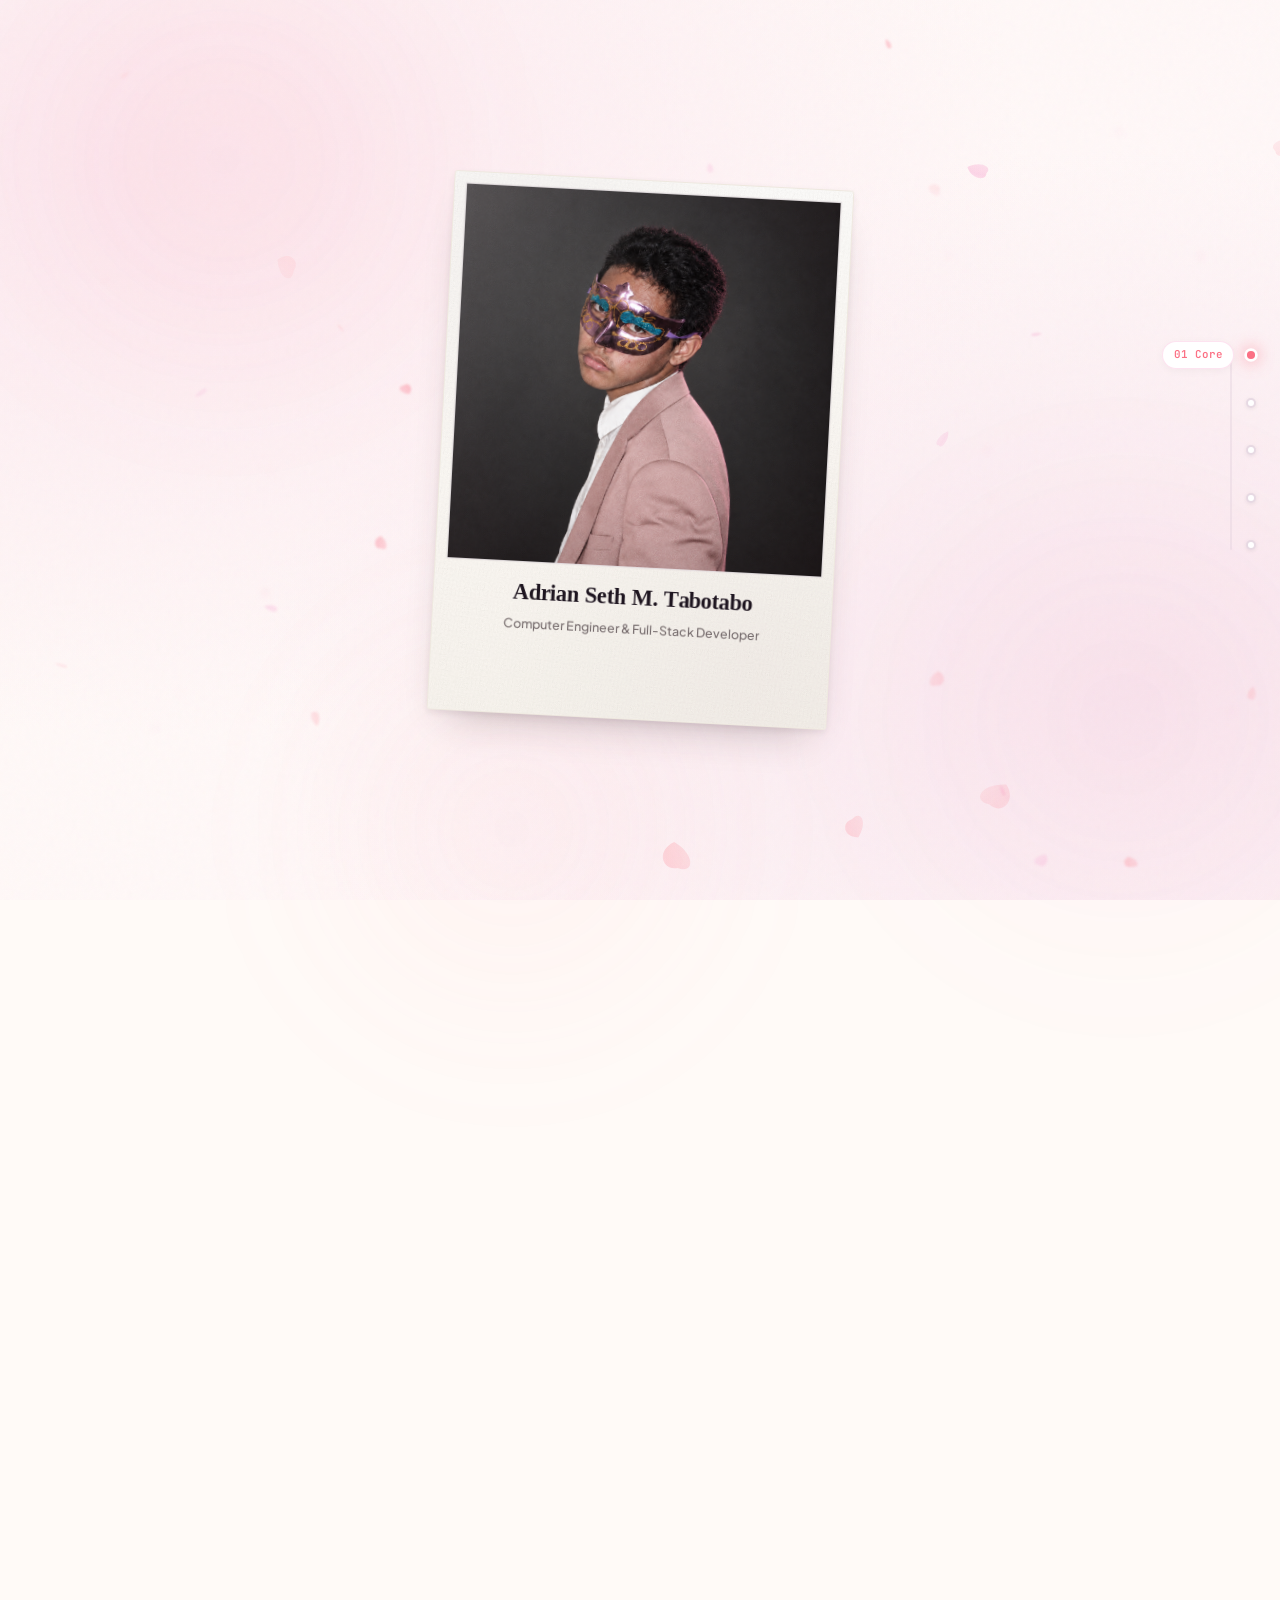
==== index.html @ 5c90094f "feat: remove the In Motion chapter and renumber what follows The cycling and hiking chapter is gone," ====
<!DOCTYPE html>
<html lang="en" class="scroll-locked">
<head>
  <meta charset="UTF-8">
  <meta name="viewport" content="width=device-width, initial-scale=1.0">
  <title>Adrian Seth Tabotabo — Computer Engineer & Full-Stack Developer</title>
  <meta name="description" content="Personal portfolio and digital sanctuary of Adrian Seth M. Tabotabo. Computer Engineering @ CIT-U, Full-Stack Developer, and builder of hardware-software solutions.">

  <!-- Immediate Scroll Reset & Manual Restoration to guarantee starting at top -->
  <script>
    if ('scrollRestoration' in history) {
      history.scrollRestoration = 'manual';
    }
    window.scrollTo(0, 0);
  </script>

  <!-- Favicon placeholder (SVG inline data URI) -->
  <link rel="icon" href="data:image/svg+xml,<svg xmlns='http://www.w3.org/2000/svg' viewBox='0 0 100 100'><text y='.9em' font-size='90'>🌸</text></svg>">

  <!-- Handcrafted CSS Modular Architecture -->
  <link rel="stylesheet" href="css/tokens.css">
  <link rel="stylesheet" href="css/base.css">
  <link rel="stylesheet" href="css/components.css">
  <link rel="stylesheet" href="css/scrollytelling.css">
  <link rel="stylesheet" href="css/responsive.css">
  <link rel="stylesheet" href="css/sakura-spiral.css">
  <link rel="stylesheet" href="css/project-themes.css">
  <link rel="stylesheet" href="css/tech-stack.css">
</head>
<body class="scroll-locked">

  <!-- ====================================================================
       BLOOMING PETAL IRIS PRELOADER (0% to 100%)
       ==================================================================== -->
  <div id="preloader" class="preloader" aria-label="Loading portfolio experience">
    <div class="iris-aperture" id="irisAperture">
      <div class="iris-petal iris-petal-1"></div>
      <div class="iris-petal iris-petal-2"></div>
      <div class="iris-petal iris-petal-3"></div>
      <div class="iris-petal iris-petal-4"></div>
      <div class="iris-glow-core"></div>
    </div>

    <div class="preloader-content" id="preloaderContent">
      <div class="preloader-brand">
        <span>AST</span>
      </div>
      <div class="preloader-counter" id="preloaderCounter">0%</div>
      <div class="preloader-bar-track">
        <div class="preloader-bar" id="preloaderBar"></div>
      </div>
    </div>
  </div>


  <!-- Directional Horizontal Motion Blur Filter for Kinetic Typography -->
  <svg style="position: absolute; width: 0; height: 0; pointer-events: none; overflow: hidden;" aria-hidden="true">
    <defs>
      <filter id="motionBlurFilter" x="-60%" y="-30%" width="220%" height="160%">
        <feGaussianBlur in="SourceGraphic" stdDeviation="3.2 0" />
      </filter>
    </defs>
  </svg>

  <!-- Ambient Glowing Background Orbs & Grain -->
  <div class="ambient-glow ambient-glow-1" aria-hidden="true"></div>
  <div class="ambient-glow ambient-glow-2" aria-hidden="true"></div>
  <div class="ambient-glow ambient-glow-3" aria-hidden="true"></div>
  <div id="sakuraLayers" class="sakura-layers" aria-hidden="true"></div>
  <div class="grain-overlay" aria-hidden="true"></div>

  <!-- Site Content Wrapper -->
  <div class="site-wrapper">

    <!-- ====================================================================
         CINEMATIC SCROLLYTELLING HUD (PROGRESSION RAIL)
         ==================================================================== -->
    <nav class="scrolly-hud" aria-label="Chapter Progression Rail">
      <div class="hud-rail">
        <div class="hud-progress-bar" id="hudProgressBar"></div>
      </div>
      <div class="hud-nodes">
        <a href="#core" class="hud-node active" data-chapter="core" title="Chapter 01 — The Core">
          <span class="hud-dot"></span>
          <span class="hud-tooltip">01 Core</span>
        </a>
        <a href="#studio" class="hud-node" data-chapter="studio" title="Chapter 02 — The Atelier">
          <span class="hud-dot"></span>
          <span class="hud-tooltip">02 Atelier</span>
        </a>
        <a href="#showcase" class="hud-node" data-chapter="showcase" title="Chapter 03 — The Creations">
          <span class="hud-dot"></span>
          <span class="hud-tooltip">03 Creations</span>
        </a>
        <a href="#curiosities" class="hud-node" data-chapter="curiosities" title="Chapter 04 — Senses & Soul">
          <span class="hud-dot"></span>
          <span class="hud-tooltip">04 Senses</span>
        </a>
        <a href="#contact" class="hud-node" data-chapter="contact" title="Chapter 05 — Connect & Outro">
          <span class="hud-dot"></span>
          <span class="hud-tooltip">05 Connect</span>
        </a>
      </div>
    </nav>

    <!-- ====================================================================
         CHAPTER 1: THE CORE (SCROLL-DRIVEN INTRODUCTION OF MYSELF)
         ==================================================================== -->
    <section id="core" class="scroll-track core-track" data-chapter="core" aria-label="Introduction & Core Identity">
      <div class="sticky-stage">
        <div class="stage-container core-stage-container">
          
          <div class="hero-grid core-scrolly-arena" id="coreArena">
            <!-- Left Column: Storytelling Greeting -->
            <div class="hero-content core-narrative-col" id="coreNarrativeCol">
              <h1 class="hero-headline" id="coreHeadline">
                Hi, I'm <span class="highlight-rose">Adrian</span>.<br>
                Bridging heavy systems with soft interfaces.
              </h1>

              <p class="hero-bio" id="coreBio">
                Junior Computer Engineer at <strong>Cebu Institute of Technology – University</strong>. 
                I design and build end-to-end applications, real-time IoT hardware protocols, and custom system architectures—always paired with gentle, tactile, and human-first interfaces.
              </p>

              <div class="hero-cta-group" id="coreCtaGroup">
                <a href="#showcase" class="btn btn-primary">
                  <span>Explore Creations</span>
                  <svg width="16" height="16" viewBox="0 0 24 24" fill="none" stroke="currentColor" stroke-width="2.5" stroke-linecap="round" stroke-linejoin="round">
                    <line x1="5" y1="12" x2="19" y2="12"></line>
                    <polyline points="12 5 19 12 12 19"></polyline>
                  </svg>
                </a>
                <a href="#contact" class="btn btn-secondary">
                  <span>Say Hello</span>
                </a>
              </div>
            </div>

            <!-- Right Column: Portrait and identity -->
            <div class="core-emblem-col" id="coreEmblemCol">
              <!-- The levitate float sits on its own wrapper. On the card it
                   would own `transform` outright, and a property driven by a
                   running animation cannot be transitioned — which made the
                   hover tilt snap instead of easing while the float ran. -->
              <div class="emblem-levitate" id="emblemLevitate">
              <div class="hero-centerpiece-card portrait-led-card glass-card levitating" id="coreEmblemCard" data-tilt="true">
                <div class="emblem-aura-ring" aria-hidden="true"></div>

                <!-- The flip gets its own element so it is a plain transform
                     transition, contesting neither the float on the wrapper
                     nor the hover tilt on the card. -->
                <div class="polaroid-flipper">

                <!-- Front of the print -->
                <div class="polaroid-face polaroid-face-front">
                  <div class="centerpiece-photo-wrap">
                    <div class="centerpiece-photo-frame" id="emblemPhotoFrame">
                      <img id="portraitImg" src="assets/profile.png" alt="Adrian Seth M. Tabotabo in pink blazer and masquerade mask" class="emblem-photo-img" style="width: 100%; height: 100%; object-fit: cover; display: block;">
                    </div>
                  </div>

                  <div class="centerpiece-text-group">
                    <h2 class="centerpiece-title" data-scramble="true">Adrian Seth M. Tabotabo</h2>
                    <p class="centerpiece-subtitle">Computer Engineer &amp; Full-Stack Developer</p>
                  </div>

                </div>

                <!-- Back of the print. Integral instant film has a plain matte
                     white verso carrying only a backprint line and a batch
                     code, with the thicker pod edge staying at the bottom
                     because the print flips about its vertical axis. -->
                <div class="polaroid-face polaroid-face-back" aria-hidden="true">
                  <p class="polaroid-hand polaroid-hand-caption">Adrian Seth</p>
                  <p class="polaroid-hand polaroid-hand-note">Cebu, PH · building things<br>that talk to hardware</p>

                  <div class="polaroid-backprint">
                    <span class="polaroid-backprint-mark">AST INSTANT FILM</span>
                    <span class="polaroid-backprint-type">COLOR · TYPE 600 · 8 EXP</span>
                    <span class="polaroid-batch">09 26 04 17 20</span>
                  </div>
                  <div class="polaroid-pod-edge" aria-hidden="true"></div>
                </div>

                </div><!-- /.polaroid-flipper -->
              </div>
              </div><!-- /.emblem-levitate -->
            </div>
          </div>

        </div>
      </div>
    </section>

    <!-- ====================================================================
         CHAPTER 2: THE ATELIER (THE CRAFT & MEDIUMS)
         ==================================================================== -->
    <section id="studio" class="scroll-track studio-track" data-chapter="studio" aria-label="The Craft & Mediums">
      <div class="sticky-stage">
        <div class="stage-container studio-stage-container">

          <header class="stack-heading">
            <div class="stack-heading-row">
              <div class="stack-title-group">
                <p class="stack-eyebrow">THE ATELIER · 03</p>
                <h2 class="stack-title">The Craft & Mediums</h2>
              </div>
              <div class="stack-heading-actions">
                <button class="btn-atelier-archive" id="openArchiveBtn" type="button" aria-haspopup="dialog" aria-controls="atelierArchiveModal">
                  <span class="archive-btn-icon" aria-hidden="true">🌸</span>
                  <span class="archive-btn-label">Full Archive</span>
                  <span class="archive-count-pill" id="archiveTotalPill">92</span>
                </button>
              </div>
            </div>
            <div class="stack-sub-row">
              <p class="stack-description">A lotus opening whorl by whorl across 6 craft disciplines—from low-level silicon out to intelligent agents.</p>
            </div>
          </header>
          <div id="techStack"></div>
          <noscript><p>Enable JavaScript to see the complete toolkit, or explore the projects below.</p></noscript>
          <div class="atelier-stage-rail" id="atelierStageRail" aria-hidden="true">
            <div class="atelier-stage-rail-fill" id="atelierStageRailFill"></div>
          </div>
        </div>

        <!-- Persistent Atelier Progress HUD (Always on top at bottom-left) -->
        <div class="atelier-progress-pill persistent-hud" id="atelierProgressPill" role="progressbar" aria-valuenow="0" aria-valuemin="0" aria-valuemax="100" aria-label="Atelier Chapter Completion">
          <span class="atelier-live-dot" aria-hidden="true"></span>
          <span class="atelier-progress-label" id="atelierProgressLabel">The Bud · Whorl 01</span>
          <div class="atelier-progress-meter" aria-hidden="true">
            <div class="atelier-progress-fill" id="atelierProgressFill"></div>
          </div>
          <span class="atelier-progress-val" id="atelierProgressVal">0%</span>
        </div>
      </div>
    </section>

    <!-- ====================================================================
         CHAPTER 3: THE SHOWCASE (FLAGSHIPS & LAB ARCHIVE)
         ==================================================================== -->
    <section id="showcase" class="scroll-track showcase-track" data-chapter="showcase" aria-label="Flagship Engineering Creations">
      <div class="sticky-stage">
        <div class="stage-container showcase-stage-container">
          
          <div class="section-header">
            <div class="creation-header-row">
              <div>
                <h2 class="section-title">Flagship Architectures & The Lab</h2>
              </div>
              <div class="creation-status-pill" id="creationStatusPill">
                <span class="live-dot" aria-hidden="true"></span>
                <span id="creationStatusText">Project 01 / 07: VeraLove</span>
              </div>
            </div>
          </div>

          <!-- The camera descends a helix around the sakura as projects come forward. -->
          <div class="project-deck-wrapper sakura-spiral" id="sakuraSpiral">
            <canvas class="sakura-tree" id="sakuraTree" aria-hidden="true"></canvas>
            <div class="project-deck" id="projectDeck"></div>
            <div class="spiral-caption" aria-hidden="true"><span>THE SAKURA COLLECTION</span><span>From canopy to roots</span></div>
          </div>
          <div class="spiral-controls">
            <p class="spiral-scroll-hint">Scroll to orbit & descend</p>
            <nav class="spiral-navigation" aria-label="Explore projects">
              <button type="button" class="spiral-arrow" id="spiralPrev" aria-label="Previous project">&#8593;</button>
              <div id="spiralStops" class="spiral-stops"></div>
              <button type="button" class="spiral-arrow" id="spiralNext" aria-label="Next project">&#8595;</button>
            </nav>
          </div>

        </div>
      </div>
    </section>

    <!-- ====================================================================
         CHAPTER 4: SENSES & SOUL (CURIOSITY CABINET)
         ==================================================================== -->
    <section id="curiosities" class="scroll-track curiosities-track" data-chapter="curiosities" aria-label="Personal Taste and Curiosity Cabinet">
      <div class="sticky-stage">
        <div class="stage-container curiosities-stage-container">
          
          <div class="section-header">
            <h2 class="section-title">The Curiosity Cabinet</h2>
            <p class="section-desc">
              Technology is sterile without taste. These are the comforts, colors, and human rituals that anchor my creative work.
            </p>
          </div>

          <div class="cabinet-grid">
            <!-- Card 1: Why Soft Pink? -->
            <div class="cabinet-card glass-card" data-cabinet-idx="0">
              <div class="card-spotlight"></div>
              <h3 class="cabinet-card-title">
                <span>🌸</span>
                <span>Why Soft Pink?</span>
              </h3>
              <p style="font-size: var(--text-xs); color: var(--text-muted); line-height: 1.6;">
                Developer portfolios are often flooded with harsh matrix greens, stark dark modes, or stiff corporate templates. Soft pink represents calm intention, empathy for the person using the screen, and the audacity to be gentle while building hardcore systems.
              </p>

              <div class="pink-swatch-box" id="pinkSwatchBox">
                <span class="swatch-hex" id="swatchHexText">HSL: 350°, 85%, 68%</span>
                <div style="display: flex; align-items: center; justify-content: space-between; font-size: 0.65rem; color: #9D174D; font-weight: 600;">
                  <span>Tweak Pink Hue Live:</span>
                  <input type="range" id="pinkHueSlider" min="300" max="360" value="350" style="cursor: pointer; accent-color: #FB7185; width: 110px;">
                </div>
              </div>
            </div>

            <!-- Card 2: Comfort Food Fuel -->
            <div class="cabinet-card glass-card" data-cabinet-idx="1">
              <div class="card-spotlight"></div>
              <h3 class="cabinet-card-title">
                <span>🍲</span>
                <span>Comfort Fuel</span>
              </h3>
              <p style="font-size: var(--text-xs); color: var(--text-muted); line-height: 1.6;">
                The staples that keep the brain sharp during long debugging marathons:
              </p>

              <div class="food-pills-container">
                <span class="food-pill">🍲 Sinigang na Baboy</span>
                <span class="food-pill">🥩 Crispy Porkchop</span>
                <span class="food-pill">🥘 Adobo sa Asin</span>
                <span class="food-pill">🍖 Cebu Lechon Baboy</span>
                <span class="food-pill">🐟 Isda Tamarong</span>
                <span class="food-pill">🍜 Steaming Ramen</span>
              </div>

              <p style="font-family: var(--font-mono); font-size: 0.7rem; color: var(--rose-primary); margin-top: auto;">
                * Sinigang broth acidity level calibrated for maximum coding focus.
              </p>
            </div>

            <!-- Card 3: The Listener -->
            <div class="cabinet-card glass-card" data-cabinet-idx="2">
              <div class="card-spotlight"></div>
              <h3 class="cabinet-card-title">
                <span>🎧</span>
                <span>The Listener</span>
              </h3>
              <p style="font-size: var(--text-xs); color: var(--text-muted); line-height: 1.6;">
                "I listen almost all the time. To music that sets my mental cadence, to the quiet hum of the laptop fan during a compile, to feedback from teammates, and most importantly, to what people actually need before writing a line of code."
              </p>

              <div style="background: rgba(250, 245, 247, 0.8); border: 1px solid var(--border-subtle); border-radius: var(--radius-md); padding: var(--space-4); margin-top: auto;">
                <span style="font-family: var(--font-mono); font-size: 0.65rem; color: var(--rose-primary); font-weight: 700; text-transform: uppercase;">On-Repeat Genres</span>
                <p style="font-size: 0.72rem; color: var(--text-body); margin-top: 4px; line-height: 1.5;">
                  2000s Emo & Pop-Punk, Keshi, J-Pop/YOASOBI, Bisaya Rap (Cookie$), City Pop, and Golden-Era K-Pop.
                </p>
              </div>
            </div>
          </div>

        </div>
      </div>
    </section>

    <!-- ====================================================================
         CHAPTER 5: OUTRO & CONNECTION
         ==================================================================== -->
    <section id="contact" class="scroll-track contact-track" data-chapter="contact" aria-label="Contact and Outro">
      <div class="sticky-stage">
        <div class="stage-container outro-stage-container">
          
          <div class="outro-card glass-card">
            <div class="card-spotlight"></div>
            <span class="tag-pill">Let's Connect</span>

            <h2 class="outro-title">
              Let's build something <span style="color: var(--rose-primary);">remarkable</span> together.
            </h2>

            <p class="outro-desc">
              Whether you have a wild full-stack idea, an IoT hardware challenge, or want to talk cycling routes in Cebu and early 2000s emo music—my inbox is always open.
            </p>

            <div class="email-copy-wrapper">
              <span class="email-text">adrian.tabotabo225@gmail.com</span>
              <button type="button" id="copyEmailBtn" class="btn btn-primary" style="padding: 0.5rem 1.1rem; font-size: var(--text-xs);">
                <span>Copy Email</span>
                <svg width="14" height="14" viewBox="0 0 24 24" fill="none" stroke="currentColor" stroke-width="2" stroke-linecap="round" stroke-linejoin="round">
                  <rect x="9" y="9" width="13" height="13" rx="2" ry="2"></rect>
                  <path d="M5 15H4a2 2 0 0 1-2-2V4a2 2 0 0 1 2-2h9a2 2 0 0 1 2 2v1"></path>
                </svg>
              </button>
            </div>

            <div class="social-links-row">
              <a href="https://github.com/dreeyanzz" target="_blank" rel="noopener noreferrer" class="social-link">
                <svg width="16" height="16" viewBox="0 0 24 24" fill="currentColor">
                  <path d="M12 0C5.37 0 0 5.37 0 12c0 5.31 3.435 9.795 8.205 11.385.6.105.825-.255.825-.57 0-.285-.015-1.23-.015-2.235-3.015.555-3.795-.735-4.035-1.41-.135-.345-.72-1.41-1.23-1.695-.42-.225-1.02-.78-.015-.795.945-.015 1.62.87 1.845 1.23 1.08 1.815 2.805 1.305 3.495.99.105-.78.42-1.305.765-1.605-2.67-.3-5.46-1.335-5.46-5.925 0-1.305.465-2.385 1.23-3.225-.12-.3-.54-1.53.12-3.18 0 0 1.005-.315 3.3 1.23.96-.27 1.98-.405 3-.405s2.04.135 3 .405c2.295-1.56 3.3-1.23 3.3-1.23.66 1.65.24 2.88.12 3.18.765.84 1.23 1.905 1.23 3.225 0 4.605-2.805 5.625-5.475 5.925.435.375.81 1.095.81 2.22 0 1.605-.015 2.895-.015 3.3 0 .315.225.69.825.57A12.02 12.02 0 0 0 24 12c0-6.63-5.37-12-12-12z"/>
                </svg>
                <span>github.com/dreeyanzz</span>
              </a>

              <span style="color: var(--border-subtle);">•</span>

              <a href="https://linkedin.com/in/adrian-seth-tabotabo" target="_blank" rel="noopener noreferrer" class="social-link">
                <svg width="16" height="16" viewBox="0 0 24 24" fill="currentColor">
                  <path d="M19 0h-14c-2.761 0-5 2.239-5 5v14c0 2.761 2.239 5 5 5h14c2.762 0 5-2.239 5-5v-14c0-2.761-2.238-5-5-5zm-11 19h-3v-11h3v11zm-1.5-12.268c-.966 0-1.75-.79-1.75-1.764s.784-1.764 1.75-1.764 1.75.79 1.75 1.764-.783 1.764-1.75 1.764zm13.5 12.268h-3v-5.604c0-3.368-4-3.113-4 0v5.604h-3v-11h3v1.765c1.396-2.586 7-2.777 7 2.476v6.759z"/>
                </svg>
                <span>LinkedIn</span>
              </a>
            </div>
          </div>

          <!-- Site Footer Note -->
          <footer class="site-footer">
            <span>© 2026 Adrian Seth M. Tabotabo — Built with Vanilla HTML5, CSS3 & JavaScript.</span>
            <span>Crafted with soft pink & persistent engineering.</span>
          </footer>

        </div>
      </div>
    </section>

  </div><!-- /.site-wrapper -->

  <!-- ====================================================================
       PROJECT DEEP-DIVE MODAL DRAWER
       ==================================================================== -->
  <div class="modal-backdrop" id="projectModal" role="dialog" aria-modal="true" aria-labelledby="modalProjectTitle">
    <div class="modal-drawer">
      <div class="modal-header">
        <div>
          <h3 id="modalProjectTitle" style="font-size: var(--text-2xl); font-weight: 700; color: var(--text-headline);">Project Title</h3>
          <p id="modalProjectTagline" class="modal-tagline">Tagline goes here</p>
        </div>
        <button type="button" id="modalCloseBtn" class="modal-close-btn" aria-label="Close dialog">
          <svg width="18" height="18" viewBox="0 0 24 24" fill="none" stroke="currentColor" stroke-width="2.5" stroke-linecap="round" stroke-linejoin="round">
            <line x1="18" y1="6" x2="6" y2="18"></line>
            <line x1="6" y1="6" x2="18" y2="18"></line>
          </svg>
        </button>
      </div>

      <div class="modal-body">
        <div>
          <h4 class="modal-section-title"><span>📖</span> Overview</h4>
          <p id="modalProjectDesc" style="font-size: var(--text-sm); color: var(--text-body); line-height: 1.65;"></p>
        </div>

        <div>
          <h4 class="modal-section-title"><span>🏗️</span> System Architecture</h4>
          <div id="modalProjectArchitecture" class="modal-architecture-box"></div>
        </div>

        <div>
          <h4 class="modal-section-title"><span>⭐</span> Key Highlights & Feats</h4>
          <ul id="modalProjectHighlights" style="padding-left: 1.25rem; font-size: var(--text-sm); color: var(--text-body); line-height: 1.6;"></ul>
        </div>

        <div>
          <h4 class="modal-section-title"><span>🛠️</span> Technologies</h4>
          <div id="modalProjectStack" style="display: flex; flex-wrap: wrap; gap: 0.35rem;"></div>
        </div>
      </div>

      <div class="modal-footer">
        <a id="modalGithubLink" href="#" target="_blank" rel="noopener noreferrer" class="btn btn-primary" style="font-size: var(--text-xs);">
          <span>View on GitHub</span>
          <svg width="14" height="14" viewBox="0 0 24 24" fill="none" stroke="currentColor" stroke-width="2" stroke-linecap="round" stroke-linejoin="round">
            <path d="M18 13v6a2 2 0 0 1-2 2H5a2 2 0 0 1-2-2V8a2 2 0 0 1 2-2h6"></path>
            <polyline points="15 3 21 3 21 9"></polyline>
            <line x1="10" y1="14" x2="21" y2="3"></line>
          </svg>
        </a>
      </div>
    </div>
  </div>

  <!-- ====================================================================
       SERENE BOTANICAL ARCHIVE MODAL (THE ATELIER)
       ==================================================================== -->
  <div id="atelierArchiveModal" class="botanical-modal-backdrop" role="dialog" aria-modal="true" aria-labelledby="atelierModalTitle" aria-hidden="true">
    <div class="botanical-modal">
      <div class="botanical-modal-header">
        <div>
          <p class="botanical-modal-eyebrow">THE ATELIER ARCHIVE</p>
          <h3 id="atelierModalTitle" class="botanical-modal-title">Instruments of Craft</h3>
          <p class="botanical-modal-subtitle">A living index across low-level systems, interfaces, and machine mediums.</p>
        </div>
        <button type="button" id="closeArchiveBtn" class="botanical-modal-close" aria-label="Close archive dialog">
          <svg width="20" height="20" viewBox="0 0 24 24" fill="none" stroke="currentColor" stroke-width="2.2" stroke-linecap="round" stroke-linejoin="round">
            <line x1="18" y1="6" x2="6" y2="18"></line>
            <line x1="6" y1="6" x2="18" y2="18"></line>
          </svg>
        </button>
      </div>

      <div class="botanical-modal-controls">
        <div class="botanical-search-wrapper">
          <svg class="botanical-search-icon" width="18" height="18" viewBox="0 0 24 24" fill="none" stroke="currentColor" stroke-width="2" stroke-linecap="round" stroke-linejoin="round" aria-hidden="true">
            <circle cx="11" cy="11" r="8"></circle>
            <line x1="21" y1="21" x2="16.65" y2="16.65"></line>
          </svg>
          <input type="text" id="archiveSearchInput" class="botanical-search-input" placeholder="Search across 92 instruments..." autocomplete="off" spellcheck="false" aria-label="Search instruments">
          <button type="button" id="archiveSearchClear" class="botanical-search-clear" aria-label="Clear search query" style="display: none;">
            <svg width="14" height="14" viewBox="0 0 24 24" fill="none" stroke="currentColor" stroke-width="2.5" stroke-linecap="round" stroke-linejoin="round">
              <line x1="18" y1="6" x2="6" y2="18"></line>
              <line x1="6" y1="6" x2="18" y2="18"></line>
            </svg>
          </button>
        </div>

        <div class="botanical-filter-bar" role="tablist" aria-label="Filter instruments by discipline" id="archiveFilterChips">
          <!-- Filter chips generated dynamically -->
        </div>
      </div>

      <div class="botanical-modal-body" id="archiveModalBody">
        <div class="botanical-archive-grid" id="archiveGrid" role="list">
          <!-- Instruments generated dynamically -->
        </div>
        <div class="botanical-archive-empty" id="archiveEmptyState" style="display: none;">
          <span class="botanical-empty-flower">🌸</span>
          <p class="botanical-empty-text">No instruments match your search.</p>
          <button type="button" class="btn btn-secondary botanical-empty-reset" id="archiveResetBtn">Reset filters</button>
        </div>
      </div>

      <div class="botanical-modal-footer">
        <span class="botanical-footer-count" id="archiveFilterCount" aria-live="polite">Showing 92 of 92 instruments</span>
        <span class="botanical-footer-hint"><kbd>ESC</kbd> to dismiss</span>
      </div>
    </div>
  </div>

  <!-- ====================================================================
       TOAST NOTIFICATION FOR 1-CLICK COPY FEEDBACK
       ==================================================================== -->
  <div id="toastNotification" class="toast-notification" role="status" aria-live="polite">
    <span class="toast-icon">🌸</span>
    <span id="toastText">Copied to clipboard!</span>
  </div>

  <!-- JavaScript Scripts (Vanilla ES6 Modular Architecture) -->
  <script src="js/data.js"></script>
  <script src="js/tech-brands.js"></script>
  <script src="js/tech-stack.js"></script>
  <!-- Builds the showcase cards before the scroll engine queries for them. -->
  <script src="js/project-deck.js"></script>
  <script src="js/sakura-spiral.js"></script>
  <script src="js/kinetic-typography.js"></script>
  <script src="js/card-tilt.js"></script>
  <script src="js/polaroid-flip.js"></script>
  <script src="js/sakura.js"></script>
  <script src="js/scrollytelling.js"></script>
  <script src="js/interactions.js"></script>
  <script src="js/preloader.js"></script>
  <script src="js/main.js"></script>

</body>
</html>
---- css/tokens.css ----
/* ==========================================================================
   DESIGN TOKENS — ADRIAN SETH TABOTABO
   Aesthetic: Satin Minimalist & Petal Rose
   Palette: Soft pinks, frosted white surfaces, deep velvet slate typography
   ========================================================================== */

:root {
  /* ------------------------------------------------------------------------
     1. COLOR SYSTEM
     ------------------------------------------------------------------------ */
  /* Background Canvas */
  --bg-main: #FFFAF7;
  --bg-gradient: radial-gradient(ellipse at 12% 18%, #FCE8EF 0%, transparent 55%), radial-gradient(ellipse at 90% 75%, #F9E7EE 0%, transparent 55%), linear-gradient(135deg, #FFFAF7, #FFF6F8);
  --bg-ambient-1: rgba(251, 113, 133, 0.12); /* Soft rose glow */
  --bg-ambient-2: rgba(244, 114, 182, 0.08); /* Gentle orchid glow */
  --bg-ambient-3: rgba(253, 164, 175, 0.15); /* Warm peach blush */

  /* Frosted Glass & Satin Surfaces */
  --surface-glass: rgba(255, 255, 255, 0.72);
  --surface-glass-hover: rgba(255, 255, 255, 0.88);
  --surface-glass-solid: rgba(255, 255, 255, 0.95);
  --surface-elevated: rgba(255, 255, 255, 0.82);
  --surface-subtle: rgba(253, 242, 248, 0.6);
  --surface-dark-accent: #1E1520;

  /* Rose & Pink Accents */
  --rose-primary: #FB7185;       /* Warm petal rose */
  --rose-primary-hover: #F43F5E; /* Vibrant rose */
  --rose-secondary: #F472B6;     /* Blush pink */
  /* The rose deepened until it carries text. #FB7185 sits at 2.6:1 on the
     canvas and #F43F5E at 3.9:1 — neither clears AA — so anything rose that
     has to be *read* rather than merely seen uses this instead. */
  --rose-ink: #E11D48;           /* 4.8:1 on --bg-main */
  --rose-soft: #FCE7F3;          /* Delicate highlight pill */
  --rose-tag-bg: rgba(251, 113, 133, 0.1);
  --rose-tag-border: rgba(251, 113, 133, 0.25);
  --rose-glow: 0 8px 32px -4px rgba(251, 113, 133, 0.25);
  --rose-focus-ring: rgba(251, 113, 133, 0.4);

  /* Typography & High-Contrast Slates (Never harsh black) */
  --text-headline: #1E1520;      /* Deep velvet slate/black cherry */
  --text-body: #4A3E4E;          /* Rich readable charcoal plum */
  --text-muted: #7A697E;         /* Warm dusty slate for captions/dates */
  --text-subtle: #A393A7;        /* Gentle hint text */
  --text-on-accent: #FFFFFF;

  /* Borders & Glass Dividers */
  --border-glass: rgba(244, 114, 182, 0.2);
  --border-glass-light: rgba(255, 255, 255, 0.8);
  --border-glass-hover: rgba(251, 113, 133, 0.45);
  --border-subtle: rgba(226, 208, 220, 0.45);

  /* Shadows (Satin & Soft) */
  --shadow-sm: 0 2px 8px rgba(30, 21, 32, 0.04);
  --shadow-md: 0 8px 24px -6px rgba(30, 21, 32, 0.06), 0 2px 8px rgba(251, 113, 133, 0.05);
  --shadow-lg: 0 16px 40px -10px rgba(30, 21, 32, 0.08), 0 4px 16px rgba(251, 113, 133, 0.08);
  --shadow-card-hover: 0 20px 48px -12px rgba(251, 113, 133, 0.16), 0 4px 16px rgba(30, 21, 32, 0.05);
  --shadow-modal: 0 24px 64px -12px rgba(30, 21, 32, 0.2), 0 8px 24px rgba(251, 113, 133, 0.12);

  /* ------------------------------------------------------------------------
     2. TYPOGRAPHY SCALES
     ------------------------------------------------------------------------ */
  --font-display: 'Space Grotesk', -apple-system, BlinkMacSystemFont, "Segoe UI", Roboto, sans-serif;
  --font-body: 'Plus Jakarta Sans', -apple-system, BlinkMacSystemFont, "Segoe UI", Roboto, sans-serif;
  --font-mono: 'JetBrains Mono', ui-monospace, SFMono-Regular, Menlo, Monaco, Consolas, monospace;

  /* Font Sizes */
  --text-xs: 0.75rem;    /* 12px */
  --text-sm: 0.875rem;   /* 14px */
  --text-base: 1rem;     /* 16px */
  --text-lg: 1.125rem;   /* 18px */
  --text-xl: 1.25rem;    /* 20px */
  --text-2xl: 1.5rem;    /* 24px */
  --text-3xl: 1.875rem;  /* 30px */
  --text-4xl: 2.25rem;   /* 36px */
  --text-5xl: 3rem;      /* 48px */
  --text-6xl: 3.75rem;   /* 60px */
  --text-hero: clamp(2.75rem, 6vw, 4.75rem);

  /* Line Heights */
  --leading-tight: 1.15;
  --leading-snug: 1.35;
  --leading-relaxed: 1.65;

  /* ------------------------------------------------------------------------
     3. SPACING & LAYOUT
     ------------------------------------------------------------------------ */
  --space-1: 0.25rem;  /* 4px */
  --space-2: 0.5rem;   /* 8px */
  --space-3: 0.75rem;  /* 12px */
  --space-4: 1rem;     /* 16px */
  --space-5: 1.25rem;  /* 20px */
  --space-6: 1.5rem;   /* 24px */
  --space-8: 2rem;     /* 32px */
  --space-10: 2.5rem;  /* 40px */
  --space-12: 3rem;    /* 48px */
  --space-16: 4rem;    /* 64px */
  --space-20: 5rem;    /* 80px */
  --space-24: 6rem;    /* 96px */
  --space-32: 8rem;    /* 128px */

  --container-max: 1200px;
  --container-reading: 720px;
  --container-pad: clamp(1rem, 4vw, 2.5rem);

  /* Radius */
  --radius-sm: 8px;
  --radius-md: 14px;
  --radius-lg: 20px;
  --radius-xl: 28px;
  --radius-full: 9999px;

  /* ------------------------------------------------------------------------
     4. MOTION & SPRINGS
     ------------------------------------------------------------------------ */
  --transition-fast: 160ms cubic-bezier(0.16, 1, 0.3, 1);
  --transition-smooth: 280ms cubic-bezier(0.16, 1, 0.3, 1);
  --transition-spring: 420ms cubic-bezier(0.34, 1.56, 0.64, 1);
  --transition-slow: 600ms cubic-bezier(0.16, 1, 0.3, 1);
}
---- css/base.css ----
/* ==========================================================================
   BASE & RESET STYLES
   ========================================================================== */

/* Google Fonts Imports */
@import url("https://fonts.googleapis.com/css2?family=JetBrains+Mono:wght@400;500;600&family=Plus+Jakarta+Sans:ital,wght@0,400;0,500;0,600;0,700;1,400&family=Space+Grotesk:wght@500;600;700&display=swap");

*,
*::before,
*::after {
  box-sizing: border-box;
  margin: 0;
  padding: 0;
}

html {
  font-size: 16px;
  scroll-behavior: smooth;
  -webkit-text-size-adjust: 100%;
  text-rendering: optimizeLegibility;
  -webkit-font-smoothing: antialiased;
  -moz-osx-font-smoothing: grayscale;
  overflow-x: clip;
}

/* Hard scroll lock while preloader sequence is running */
html.scroll-locked,
body.scroll-locked {
  overflow: hidden !important;
  height: 100% !important;
  overscroll-behavior: none !important;
  scroll-behavior: auto !important;
}

body {
  min-height: 100vh;
  background-color: var(--bg-main);
  background-image: var(--bg-gradient);
  background-attachment: fixed;
  color: var(--text-body);
  font-family: var(--font-body);
  font-size: var(--text-base);
  line-height: var(--leading-relaxed);
  overflow-x: clip;
  position: relative;
  selection-background-color: var(--rose-soft);
  selection-color: var(--rose-primary-hover);
}

::selection {
  background: var(--rose-soft);
  color: var(--rose-primary-hover);
}

/* Ambient Radial Glows in Background */
.ambient-glow {
  position: fixed;
  border-radius: 50%;
  filter: blur(80px);
  pointer-events: none;
  z-index: 0;
  opacity: 0.65;
  will-change: transform;
}

.ambient-glow-1 {
  top: -10vw;
  left: -5vw;
  width: 45vw;
  height: 45vw;
  background: radial-gradient(
    circle,
    var(--bg-ambient-1) 0%,
    rgba(251, 113, 133, 0) 70%
  );
}

.ambient-glow-2 {
  top: 40vh;
  right: -10vw;
  width: 50vw;
  height: 50vw;
  background: radial-gradient(
    circle,
    var(--bg-ambient-2) 0%,
    rgba(244, 114, 182, 0) 70%
  );
}

.ambient-glow-3 {
  bottom: -15vh;
  left: 20vw;
  width: 40vw;
  height: 40vw;
  background: radial-gradient(
    circle,
    var(--bg-ambient-3) 0%,
    rgba(253, 164, 175, 0) 70%
  );
}


/* Ambient Falling Sakura Layers (sit above the glows, below the grain) */
.sakura-layers {
  position: fixed;
  inset: 0;
  pointer-events: none;
  overflow: hidden;
  z-index: 1;
}

/* One canvas per depth plane. Each is overdrawn past the viewport and
   offset by JS so its blur feathers off-screen instead of clipping. */
.sakura-layer {
  position: absolute;
  pointer-events: none;
}


/* Subtle Grain Texture Overlay */
.grain-overlay {
  position: fixed;
  inset: 0;
  pointer-events: none;
  z-index: 1;
  opacity: 0.025;
  background-image: url("data:image/svg+xml,%3Csvg viewBox='0 0 200 200' xmlns='http://www.w3.org/2000/svg'%3E%3Cfilter id='noiseFilter'%3E%3CfeTurbulence type='fractalNoise' baseFrequency='0.8' numOctaves='3' stitchTiles='stitch'/%3E%3C/filter%3E%3Crect width='100%25' height='100%25' filter='url(%23noiseFilter)'/%3E%3C/svg%3E");
}

/* Content wrapper ensuring z-index above ambient glows */
.site-wrapper {
  position: relative;
  z-index: 2;
  display: flex;
  flex-direction: column;
  min-height: 100vh;
}

/* Typography Base */
h1,
h2,
h3,
h4,
h5,
h6 {
  font-family: var(--font-display);
  color: var(--text-headline);
  line-height: var(--leading-tight);
  letter-spacing: -0.025em;
}

p {
  color: var(--text-body);
}

a {
  color: inherit;
  text-decoration: none;
  transition: color var(--transition-fast);
}

button {
  font-family: inherit;
  cursor: pointer;
  border: none;
  background: none;
  outline: none;
}

code,
pre {
  font-family: var(--font-mono);
}

/* Custom Soft Pink Scrollbar */
::-webkit-scrollbar {
  width: 8px;
  height: 8px;
}

::-webkit-scrollbar-track {
  background: var(--bg-main);
}

::-webkit-scrollbar-thumb {
  background: rgba(251, 113, 133, 0.3);
  border-radius: var(--radius-full);
  border: 2px solid var(--bg-main);
}

::-webkit-scrollbar-thumb:hover {
  background: rgba(251, 113, 133, 0.6);
}

/* Accessibility: Reduced Motion */
@media (prefers-reduced-motion: reduce) {
  *,
  *::before,
  *::after {
    animation-duration: 0.01ms !important;
    animation-iteration-count: 1 !important;
    transition-duration: 0.01ms !important;
    scroll-behavior: auto !important;
  }
}
---- css/components.css ----
/* ==========================================================================
   COMPONENTS — Frosted Cards, Buttons, Nav Dock, Mini-Player & Modal
   ========================================================================== */

/* --------------------------------------------------------------------------
   1. GLASS SURFACES & CARDS
   -------------------------------------------------------------------------- */
.glass-card {
  background: var(--surface-glass);
  backdrop-filter: blur(16px);
  -webkit-backdrop-filter: blur(16px);
  border: 1px solid var(--border-glass);
  border-radius: var(--radius-xl);
  box-shadow: var(--shadow-md);
  transition: box-shadow var(--transition-spring), 
              border-color var(--transition-smooth), 
              background var(--transition-smooth);
  position: relative;
  overflow: hidden;
  transform-style: preserve-3d;
  transform: perspective(1000px) rotateX(var(--tilt-rx, 0deg)) rotateY(var(--tilt-ry, 0deg)) translateZ(var(--tilt-tz, 0px));
}

.glass-card::before {
  content: '';
  position: absolute;
  inset: 0;
  background: linear-gradient(
    var(--glint-angle, 135deg),
    rgba(255, 255, 255, 0.45) 0%,
    rgba(251, 113, 133, 0.18) 35%,
    transparent 70%
  );
  opacity: var(--glint-opacity, 0);
  pointer-events: none;
  transition: opacity 0.3s ease;
  border-radius: inherit;
  z-index: 1;
}

.glass-card:hover {
  border-color: var(--border-glass-hover);
  background: var(--surface-glass-hover);
  box-shadow: var(--shadow-card-hover);
}

.glass-card-interactive {
  cursor: pointer;
}

.glass-card-interactive:hover {
  transform: translateY(-4px);
}

.glass-card-solid {
  background: var(--surface-glass-solid);
  backdrop-filter: blur(20px);
  -webkit-backdrop-filter: blur(20px);
  border: 1px solid var(--border-glass-light);
  box-shadow: var(--shadow-lg);
  border-radius: var(--radius-xl);
}


/* --------------------------------------------------------------------------
   2. BUTTONS & PILLS
   -------------------------------------------------------------------------- */
.btn {
  display: inline-flex;
  align-items: center;
  justify-content: center;
  gap: var(--space-2);
  padding: 0.75rem 1.35rem;
  font-family: var(--font-body);
  font-size: var(--text-sm);
  font-weight: 600;
  border-radius: var(--radius-full);
  transition: all var(--transition-spring);
  white-space: nowrap;
  user-select: none;
  text-decoration: none;
}

.btn:active {
  transform: scale(0.96);
}

.btn-primary {
  background: linear-gradient(135deg, var(--rose-primary) 0%, #F43F5E 100%);
  color: #FFFFFF;
  box-shadow: 0 4px 18px rgba(251, 113, 133, 0.35);
  border: 1px solid rgba(255, 255, 255, 0.25);
}

.btn-primary:hover {
  background: linear-gradient(135deg, #F43F5E 0%, #E11D48 100%);
  box-shadow: 0 8px 24px rgba(251, 113, 133, 0.5);
  transform: translateY(-2px);
  color: #FFFFFF;
}

.btn-secondary {
  background: var(--surface-glass);
  backdrop-filter: blur(12px);
  color: var(--text-headline);
  border: 1px solid var(--border-glass);
}

.btn-secondary:hover {
  background: var(--surface-glass-solid);
  border-color: var(--rose-primary);
  color: var(--rose-primary-hover);
  transform: translateY(-2px);
  box-shadow: var(--shadow-sm);
}

.btn-ghost {
  background: transparent;
  color: var(--text-muted);
}

.btn-ghost:hover {
  color: var(--rose-primary-hover);
  background: rgba(251, 113, 133, 0.08);
}

.btn-icon {
  width: 42px;
  height: 42px;
  padding: 0;
  border-radius: 50%;
}

/* Badges & Tags */
.tag-pill {
  display: inline-flex;
  align-items: center;
  gap: 0.35rem;
  padding: 0.25rem 0.65rem;
  border-radius: var(--radius-full);
  font-family: var(--font-mono);
  font-size: var(--text-xs);
  font-weight: 500;
  letter-spacing: 0.02em;
  background: var(--rose-tag-bg);
  border: 1px solid var(--rose-tag-border);
  color: #9D174D;
  transition: all var(--transition-fast);
}

.tag-pill:hover {
  background: rgba(251, 113, 133, 0.18);
  border-color: var(--rose-primary);
}

.status-pill {
  display: inline-flex;
  align-items: center;
  gap: 0.5rem;
  padding: 0.4rem 0.9rem;
  border-radius: var(--radius-full);
  font-family: var(--font-mono);
  font-size: var(--text-xs);
  font-weight: 500;
  background: rgba(255, 255, 255, 0.8);
  border: 1px solid var(--border-glass);
  color: var(--text-body);
  backdrop-filter: blur(8px);
  box-shadow: var(--shadow-sm);
}

.live-dot {
  width: 8px;
  height: 8px;
  border-radius: 50%;
  background-color: #10B981; /* Gentle live emerald */
  position: relative;
}

.live-dot::after {
  content: '';
  position: absolute;
  inset: -3px;
  border-radius: 50%;
  background-color: rgba(16, 185, 129, 0.35);
  animation: pulseDot 2s cubic-bezier(0.4, 0, 0.6, 1) infinite;
}

@keyframes pulseDot {
  0%, 100% { transform: scale(1); opacity: 0.8; }
  50% { transform: scale(1.6); opacity: 0; }
}

/* --------------------------------------------------------------------------
   3. FLOATING NAVIGATION DOCK
   -------------------------------------------------------------------------- */
.nav-dock-container {
  position: fixed;
  top: 1.25rem;
  left: 0;
  right: 0;
  display: flex;
  justify-content: center;
  z-index: 100;
  pointer-events: none;
  padding: 0 var(--space-4);
}

.nav-dock {
  pointer-events: auto;
  display: flex;
  align-items: center;
  gap: var(--space-3);
  padding: 0.5rem 0.75rem;
  background: rgba(255, 255, 255, 0.82);
  backdrop-filter: blur(20px);
  -webkit-backdrop-filter: blur(20px);
  border: 1px solid var(--border-glass-light);
  border-radius: var(--radius-full);
  box-shadow: 0 10px 30px -5px rgba(30, 21, 32, 0.08), 0 2px 8px rgba(251, 113, 133, 0.08);
  transition: transform var(--transition-smooth), box-shadow var(--transition-smooth);
}

.nav-dock:hover {
  box-shadow: 0 14px 36px -4px rgba(251, 113, 133, 0.16);
}

.nav-brand {
  display: flex;
  align-items: center;
  gap: 0.5rem;
  font-family: var(--font-display);
  font-weight: 700;
  font-size: var(--text-sm);
  color: var(--text-headline);
  padding: 0.25rem 0.6rem;
  border-radius: var(--radius-full);
  background: rgba(251, 113, 133, 0.1);
  letter-spacing: -0.01em;
}

.nav-avatar-img {
  width: 22px;
  height: 22px;
  border-radius: 50%;
  object-fit: cover;
  object-position: top center;
  border: 1.5px solid var(--rose-primary);
  display: block;
}

.nav-links {
  display: flex;
  align-items: center;
  gap: 0.25rem;
  list-style: none;
}

.nav-link-item a {
  padding: 0.4rem 0.75rem;
  font-size: var(--text-xs);
  font-weight: 600;
  color: var(--text-muted);
  border-radius: var(--radius-full);
  transition: all var(--transition-fast);
}

.nav-link-item a:hover,
.nav-link-item a.active {
  color: var(--rose-primary-hover);
  background: var(--rose-soft);
}

/* --------------------------------------------------------------------------
   4. FLOATING "CURRENTLY LISTENING" MINI-PLAYER
   -------------------------------------------------------------------------- */
.listening-widget-wrapper {
  position: fixed;
  bottom: 1.5rem;
  right: 1.5rem;
  z-index: 90;
}

.listening-widget {
  display: flex;
  align-items: center;
  gap: 0.75rem;
  padding: 0.6rem 0.9rem;
  background: rgba(255, 255, 255, 0.88);
  backdrop-filter: blur(20px);
  -webkit-backdrop-filter: blur(20px);
  border: 1px solid var(--border-glass);
  border-radius: var(--radius-full);
  box-shadow: var(--shadow-lg);
  cursor: pointer;
  transition: all var(--transition-spring);
  user-select: none;
}

.listening-widget:hover {
  transform: translateY(-3px) scale(1.02);
  border-color: var(--rose-primary);
  box-shadow: 0 12px 32px rgba(251, 113, 133, 0.25);
}

/* Rotating Vinyl Disc */
.vinyl-disc {
  width: 38px;
  height: 38px;
  border-radius: 50%;
  background: radial-gradient(circle, #2A1F2D 35%, #150E18 100%);
  border: 2px solid #FB7185;
  position: relative;
  display: flex;
  align-items: center;
  justify-content: center;
  box-shadow: 0 2px 8px rgba(0, 0, 0, 0.2);
  animation: spinVinyl 6s linear infinite;
  animation-play-state: running;
}

.vinyl-disc.paused {
  animation-play-state: paused;
}

.vinyl-center {
  width: 14px;
  height: 14px;
  border-radius: 50%;
  background: linear-gradient(135deg, #F472B6, #FB7185);
  border: 2px solid #FFFFFF;
}

@keyframes spinVinyl {
  from { transform: rotate(0deg); }
  to { transform: rotate(360deg); }
}

.listening-info {
  display: flex;
  flex-direction: column;
  max-width: 160px;
}

.listening-label {
  font-family: var(--font-mono);
  font-size: 0.65rem;
  color: var(--rose-primary);
  font-weight: 600;
  text-transform: uppercase;
  letter-spacing: 0.08em;
  display: flex;
  align-items: center;
  gap: 4px;
}

.listening-title {
  font-family: var(--font-body);
  font-size: var(--text-xs);
  font-weight: 700;
  color: var(--text-headline);
  white-space: nowrap;
  overflow: hidden;
  text-overflow: ellipsis;
}

.listening-artist {
  font-size: 0.7rem;
  color: var(--text-muted);
  white-space: nowrap;
  overflow: hidden;
  text-overflow: ellipsis;
}

/* Audio Visualizer Equalizer Waves */
.audio-waves {
  display: flex;
  align-items: flex-end;
  gap: 2px;
  height: 14px;
  margin-left: 2px;
}

.wave-bar {
  width: 3px;
  background-color: var(--rose-primary);
  border-radius: 2px;
  animation: soundWave 1.2s ease-in-out infinite alternate;
}

.wave-bar:nth-child(1) { height: 4px; animation-delay: 0.1s; }
.wave-bar:nth-child(2) { height: 12px; animation-delay: 0.3s; }
.wave-bar:nth-child(3) { height: 8px; animation-delay: 0.2s; }
.wave-bar:nth-child(4) { height: 14px; animation-delay: 0.4s; }

.audio-waves.paused .wave-bar {
  animation-play-state: paused;
  height: 3px !important;
}

@keyframes soundWave {
  0% { height: 3px; }
  100% { height: 14px; }
}

/* Music Playlist Picker Drawer / Card */
.playlist-modal {
  position: absolute;
  bottom: calc(100% + 0.75rem);
  right: 0;
  width: 320px;
  background: var(--surface-glass-solid);
  backdrop-filter: blur(24px);
  border: 1px solid var(--border-glass);
  border-radius: var(--radius-lg);
  box-shadow: var(--shadow-modal);
  padding: var(--space-4);
  display: none;
  flex-direction: column;
  gap: var(--space-3);
  z-index: 95;
  transform-origin: bottom right;
  animation: popoverFade 0.2s var(--transition-spring);
}

.playlist-modal.active {
  display: flex;
}

@keyframes popoverFade {
  from { opacity: 0; transform: scale(0.92) translateY(10px); }
  to { opacity: 1; transform: scale(1) translateY(0); }
}

.playlist-header {
  display: flex;
  align-items: center;
  justify-content: space-between;
  border-bottom: 1px solid var(--border-subtle);
  padding-bottom: var(--space-2);
}

.playlist-title {
  font-family: var(--font-display);
  font-size: var(--text-sm);
  font-weight: 700;
  color: var(--text-headline);
}

.playlist-items {
  display: flex;
  flex-direction: column;
  gap: var(--space-2);
  max-height: 260px;
  overflow-y: auto;
}

.playlist-item {
  display: flex;
  align-items: center;
  justify-content: space-between;
  padding: 0.5rem 0.65rem;
  border-radius: var(--radius-md);
  background: rgba(250, 245, 247, 0.6);
  border: 1px solid transparent;
  cursor: pointer;
  transition: all var(--transition-fast);
}

.playlist-item:hover, .playlist-item.active {
  background: var(--rose-soft);
  border-color: var(--border-glass);
}

.playlist-item-meta {
  display: flex;
  flex-direction: column;
}

.playlist-item-name {
  font-size: var(--text-xs);
  font-weight: 600;
  color: var(--text-headline);
}

.playlist-item-genre {
  font-family: var(--font-mono);
  font-size: 0.65rem;
  color: var(--text-muted);
}

/* --------------------------------------------------------------------------
   5. PROJECT DEEP-DIVE MODAL DRAWER
   -------------------------------------------------------------------------- */
.modal-backdrop {
  position: fixed;
  inset: 0;
  background: rgba(30, 21, 32, 0.4);
  backdrop-filter: blur(8px);
  -webkit-backdrop-filter: blur(8px);
  z-index: 200;
  display: none;
  align-items: center;
  justify-content: center;
  padding: var(--space-4);
  opacity: 0;
}

.modal-backdrop.active {
  display: flex;
  opacity: 1;
  animation: deepDiveBackdropIn 280ms ease-out both;
}

.modal-drawer {
  width: 100%;
  max-width: 760px;
  max-height: 88vh;
  background: #FFFFFF;
  border-radius: var(--radius-xl);
  border: 1px solid var(--border-glass);
  box-shadow: var(--shadow-modal);
  display: flex;
  flex-direction: column;
  overflow: hidden;
  position: relative;
}

.modal-backdrop.active .modal-drawer {
  animation: deepDiveDrawerIn 420ms cubic-bezier(0.22, 1, 0.36, 1) both;
}

/* Keyframes run on every opening, including the switch from display: none. */
@keyframes deepDiveBackdropIn {
  from { opacity: 0; }
  to { opacity: 1; }
}

@keyframes deepDiveDrawerIn {
  from { opacity: 0; transform: translateY(28px) scale(0.96); }
  to { opacity: 1; transform: translateY(0) scale(1); }
}

@media (prefers-reduced-motion: reduce) {
  .modal-backdrop.active,
  .modal-backdrop.active .modal-drawer {
    animation: none;
  }
}

.modal-header {
  display: flex;
  align-items: flex-start;
  justify-content: space-between;
  padding: var(--space-6) var(--space-6) var(--space-4);
  border-bottom: 1px solid var(--border-subtle);
  background: #FAF5F7;
}

.modal-close-btn {
  width: 36px;
  height: 36px;
  display: flex;
  align-items: center;
  justify-content: center;
  border-radius: 50%;
  background: #FFFFFF;
  border: 1px solid var(--border-subtle);
  color: var(--text-muted);
  transition: all var(--transition-fast);
}

.modal-close-btn:hover {
  color: var(--rose-primary-hover);
  border-color: var(--rose-primary);
  transform: rotate(90deg);
}

.modal-body {
  padding: var(--space-6);
  overflow-y: auto;
  display: flex;
  flex-direction: column;
  gap: var(--space-6);
}

.modal-tagline {
  font-size: var(--text-lg);
  font-weight: 500;
  color: var(--rose-primary);
  margin-top: var(--space-1);
}

.modal-section-title {
  font-family: var(--font-display);
  font-size: var(--text-base);
  font-weight: 700;
  color: var(--text-headline);
  margin-bottom: var(--space-2);
  display: flex;
  align-items: center;
  gap: 0.5rem;
}

.modal-architecture-box {
  background: #FAF5F7;
  border: 1px solid var(--border-subtle);
  border-radius: var(--radius-lg);
  padding: var(--space-4);
  font-family: var(--font-mono);
  font-size: var(--text-xs);
  color: var(--text-body);
  line-height: 1.6;
}

.modal-footer {
  padding: var(--space-4) var(--space-6);
  border-top: 1px solid var(--border-subtle);
  display: flex;
  align-items: center;
  justify-content: flex-end;
  gap: var(--space-3);
  background: #FAF5F7;
}

/* --------------------------------------------------------------------------
   6. TOAST NOTIFICATION
   -------------------------------------------------------------------------- */
.toast-notification {
  position: fixed;
  bottom: 2rem;
  left: 50%;
  transform: translateX(-50%) translateY(100px);
  background: #1E1520;
  color: #FFFFFF;
  padding: 0.75rem 1.4rem;
  border-radius: var(--radius-full);
  font-family: var(--font-body);
  font-size: var(--text-sm);
  font-weight: 600;
  display: flex;
  align-items: center;
  gap: 0.6rem;
  box-shadow: 0 10px 30px rgba(0, 0, 0, 0.25);
  border: 1px solid rgba(251, 113, 133, 0.4);
  z-index: 300;
  opacity: 0;
  pointer-events: none;
  transition: all var(--transition-spring);
}

.toast-notification.active {
  transform: translateX(-50%) translateY(0);
  opacity: 1;
}

.toast-icon {
  color: var(--rose-primary);
}


/* --------------------------------------------------------------------------
   9. BLOOMING PETAL IRIS PRELOADER
   -------------------------------------------------------------------------- */
.preloader {
  position: fixed;
  inset: 0;
  z-index: 99999;
  display: flex;
  align-items: center;
  justify-content: center;
  pointer-events: auto;
  overflow: hidden;
  background: transparent;
}

.iris-aperture {
  position: absolute;
  inset: 0;
  width: 100vw;
  height: 100vh;
  z-index: 1;
  pointer-events: none;
}

.iris-petal {
  position: absolute;
  width: 55vw;
  height: 55vh;
  background: #FAF5F7;
  background-image: radial-gradient(circle at 50% 50%, #FDEFF4 0%, #FAF5F7 65%);
  transition: transform 1.1s cubic-bezier(0.76, 0, 0.24, 1);
  box-shadow: 0 0 50px rgba(251, 113, 133, 0.18);
}

.iris-petal-1 {
  top: 0;
  left: 0;
  border-bottom-right-radius: 48px;
  border-right: 1.5px solid rgba(244, 114, 182, 0.25);
  border-bottom: 1.5px solid rgba(244, 114, 182, 0.25);
  transform-origin: top left;
}

.iris-petal-2 {
  top: 0;
  right: 0;
  border-bottom-left-radius: 48px;
  border-left: 1.5px solid rgba(244, 114, 182, 0.25);
  border-bottom: 1.5px solid rgba(244, 114, 182, 0.25);
  transform-origin: top right;
}

.iris-petal-3 {
  bottom: 0;
  left: 0;
  border-top-right-radius: 48px;
  border-right: 1.5px solid rgba(244, 114, 182, 0.25);
  border-top: 1.5px solid rgba(244, 114, 182, 0.25);
  transform-origin: bottom left;
}

.iris-petal-4 {
  bottom: 0;
  right: 0;
  border-top-left-radius: 48px;
  border-left: 1.5px solid rgba(244, 114, 182, 0.25);
  border-top: 1.5px solid rgba(244, 114, 182, 0.25);
  transform-origin: bottom right;
}

.iris-glow-core {
  position: absolute;
  top: 50%;
  left: 50%;
  width: 140px;
  height: 140px;
  margin-top: -70px;
  margin-left: -70px;
  border-radius: 50%;
  background: radial-gradient(circle, rgba(251, 113, 133, 0.4) 0%, rgba(251, 113, 133, 0) 70%);
  filter: blur(18px);
  pointer-events: none;
  opacity: 1;
  transition: transform 1s cubic-bezier(0.76, 0, 0.24, 1), opacity 0.8s ease;
}

/* Iris Open Blossom State */
.preloader.iris-open .iris-petal-1 {
  transform: translate(-105%, -105%) rotate(-8deg);
}

.preloader.iris-open .iris-petal-2 {
  transform: translate(105%, -105%) rotate(8deg);
}

.preloader.iris-open .iris-petal-3 {
  transform: translate(-105%, 105%) rotate(8deg);
}

.preloader.iris-open .iris-petal-4 {
  transform: translate(105%, 105%) rotate(-8deg);
}

.preloader.iris-open .iris-glow-core {
  transform: scale(3.5);
  opacity: 0;
}

.preloader-content {
  position: relative;
  z-index: 2;
  display: flex;
  flex-direction: column;
  align-items: center;
  gap: var(--space-4);
  transition: opacity 0.4s ease, transform 0.4s ease;
}

.preloader.iris-open .preloader-content {
  opacity: 0;
  transform: scale(0.92);
  pointer-events: none;
}

.preloader-brand {
  font-family: var(--font-display);
  font-size: var(--text-2xl);
  font-weight: 700;
  color: var(--text-headline);
  letter-spacing: -0.02em;
  display: flex;
  align-items: center;
  gap: 0.5rem;
}

.preloader-counter {
  font-family: var(--font-mono);
  font-size: var(--text-4xl);
  font-weight: 700;
  color: var(--rose-primary);
  letter-spacing: -0.02em;
}

.preloader-bar-track {
  width: 180px;
  height: 3px;
  background: rgba(244, 114, 182, 0.2);
  border-radius: var(--radius-full);
  overflow: hidden;
}

.preloader-bar {
  width: 0%;
  height: 100%;
  background: linear-gradient(90deg, var(--rose-primary), #F43F5E);
  border-radius: var(--radius-full);
  transition: width 0.05s linear;
}

/* --------------------------------------------------------------------------
   10. CENTERPIECE CARD (MATCHING UNTITLED1.PNG)
   -------------------------------------------------------------------------- */
.hero-centerpiece-card {
  width: 100%;
  max-width: 440px;
  background: rgba(255, 255, 255, 0.94);
  backdrop-filter: blur(24px);
  -webkit-backdrop-filter: blur(24px);
  border: 1px solid rgba(255, 255, 255, 0.9);
  border-radius: 42px;
  box-shadow: 0 24px 64px -12px rgba(251, 113, 133, 0.22), 0 4px 20px rgba(30, 21, 32, 0.05);
  padding: 2.25rem 2rem 2.5rem;
  display: flex;
  flex-direction: column;
  align-items: center;
  text-align: center;
  gap: 1.15rem;
  position: relative;
  user-select: none;
  transition: box-shadow 0.3s ease;
}

.hero-centerpiece-card:hover {
  box-shadow: 0 32px 72px -12px rgba(251, 113, 133, 0.32);
}

/* Centerpiece Card Weightless Levitation - Symmetrical around neutral origin */
/* The float runs on the wrapper, never on the card. A property driven by a
   running animation cannot be transitioned, so while this lived on the card
   it owned `transform` and the hover tilt had no way to ease in or out — it
   snapped at both ends. scrollytelling.js still toggles .levitating on the
   card, so the wrapper keys off its child. */
.emblem-levitate:has(> .levitating) {
  animation: cardLevitate 5s ease-in-out infinite alternate;
}

.emblem-levitate {
  width: 100%;
  display: flex;
  justify-content: center;
  /* Scroll-velocity pitch rides the independent `rotate` property so it stays
     out of the card's transitioned transform — routed through that, every
     scroll frame would drag a 0.42s ease behind it. */
  rotate: x var(--scroll-pitch, 0deg);
}

/* Pure translation, no var() anywhere. The tilt now lives on the card's own
   transform and the pitch on the wrapper's `rotate`, which also means these
   keyframes no longer read custom properties — var()-dependent keyframes
   cannot be composited, so this used to pin the whole card to the main
   thread and stutter whenever the page was busy. */
@keyframes cardLevitate {
  0%   { transform: translateY(-4px); }
  50%  { transform: translateY(4px); }
  100% { transform: translateY(-4px); }
}

.centerpiece-photo-frame {
  width: 190px;
  height: 190px;
  border-radius: 30px;
  overflow: hidden;
  position: relative;
  box-shadow: 0 14px 36px rgba(251, 113, 133, 0.28);
  border: 4px solid #FFFFFF;
  background: #FAF5F7;
  cursor: pointer;
}

.centerpiece-photo-canvas {
  width: 100%;
  height: 100%;
  display: block;
}

.centerpiece-photo-wrap {
  position: relative;
  display: flex;
  justify-content: center;
  align-items: center;
}

.centerpiece-text-group {
  display: flex;
  flex-direction: column;
  gap: 6px;
  align-items: center;
  z-index: 1;
}

.centerpiece-title {
  font-family: var(--font-display);
  font-size: 1.45rem;
  font-weight: 700;
  color: var(--text-headline);
  letter-spacing: -0.02em;
  margin: 0;
  line-height: 1.2;
}

.centerpiece-subtitle {
  font-size: 0.88rem;
  color: #7A697E;
  font-weight: 500;
  margin: 0;
  line-height: 1.3;
}

.centerpiece-tags-group {
  display: flex;
  flex-direction: column;
  gap: 0.5rem;
  width: 100%;
  align-items: center;
}

.centerpiece-tag-row {
  display: flex;
  gap: 0.5rem;
  justify-content: center;
}

.centerpiece-pill-filled {
  padding: 0.4rem 1rem;
  border-radius: var(--radius-full);
  font-size: 0.75rem;
  font-weight: 600;
  background: #FDF2F8;
  border: 1px solid #FBCFE8;
  color: #9D174D;
  transition: all var(--transition-fast);
}

.centerpiece-pill-outlined {
  padding: 0.4rem 1rem;
  border-radius: var(--radius-full);
  font-size: 0.75rem;
  font-weight: 600;
  background: #FFFFFF;
  border: 1px solid #E2D0DC;
  color: #4A3E4E;
  transition: all var(--transition-fast);
}

.centerpiece-pill-filled:hover,
.centerpiece-pill-outlined:hover {
  border-color: var(--rose-primary);
  color: var(--rose-primary-hover);
  transform: translateY(-2px);
}

/* --------------------------------------------------------------------------
   11. SILK PETAL WAVE & SOFT-FOCUS MOTION BLUR TYPOGRAPHY
   -------------------------------------------------------------------------- */
.petal-space {
  display: inline-block;
  width: 0.28em;
}

.petal-char {
  display: inline-block;
  will-change: transform, filter, color, text-shadow;
  transition: transform 0.38s cubic-bezier(0.22, 1, 0.36, 1),
              filter 0.32s cubic-bezier(0.22, 1, 0.36, 1),
              color 0.28s ease,
              text-shadow 0.28s ease;
  transform: translate3d(0, 0, 0);
  filter: blur(0px);
  color: inherit;
}

.petal-char.active-blur {
  transform: translate3d(0, -2.5px, 0);
  filter: blur(2px);
  color: var(--rose-primary);
  text-shadow: 
    -3px 0 6px rgba(251, 113, 133, 0.55),
     3px 0 6px rgba(251, 113, 133, 0.55);
}
---- css/scrollytelling.css ----
/* ==========================================================================
   SCROLLYTELLING & CINEMATIC CHAPTER ENGINE — ADRIAN SETH TABOTABO
   Aesthetic: Satin Minimalist & Petal Rose
   Architecture: Pinned Viewport Stages (position: sticky; top: 0; height: 100vh)
   Progressive Unfolding, Horizontal Glide, and Global HUD Rail
   ========================================================================== */

/* --------------------------------------------------------------------------
   1. SCROLL TRACKS & PINNED VIEWPORT STAGES
   -------------------------------------------------------------------------- */
.scroll-track {
  position: relative;
  width: 100%;
  box-sizing: border-box;
}

/* Specific heights tuned for natural scroll pacing and beat unfolding */
.core-track {
  height: 300vh;
}


.studio-track {
  /* 92 cards need room to arrive one at a time rather than blur past, plus
     ~56vh at the head for the opening line. The bloom's beats in
     js/tech-stack.js are fractions of this height, and they were re-derived
     against 560vh so the flower kept the absolute scroll it had at 500vh
     instead of being compressed to make room for the prose. */
  height: 560vh;
}

.showcase-track {
  height: 320vh;
}

.curiosities-track {
  height: 250vh;
}

.contact-track {
  height: 180vh;
}

/* Pinned 100vh viewport stage */
.sticky-stage {
  position: sticky;
  top: 0;
  left: 0;
  width: 100%;
  height: 100vh;
  height: 100dvh;
  overflow: hidden;
  display: flex;
  align-items: center;
  justify-content: center;
  z-index: 2;
  box-sizing: border-box;
  padding: 0;
}

/* Stage container holding the orchestrated content */
.stage-container {
  width: 100%;
  max-width: var(--container-max);
  padding: 0 var(--container-pad);
  height: 100%;
  max-height: 92vh;
  display: flex;
  flex-direction: column;
  justify-content: center;
  position: relative;
  box-sizing: border-box;
  opacity: var(--stage-opacity, 1);
  translate: 0px var(--stage-translate-y, 0px);
  scale: var(--stage-scale, 1);
  will-change: opacity, translate, scale;
}

/* Section Header Base (pinned inside stage) */
.section-header {
  display: flex;
  flex-direction: column;
  gap: var(--space-2);
  max-width: var(--container-reading);
  margin-bottom: var(--space-6);
  will-change: opacity, transform;
}

.section-title {
  font-size: clamp(1.75rem, 3.5vw, 2.75rem);
  font-weight: 700;
  color: var(--text-headline);
  letter-spacing: -0.025em;
  line-height: var(--leading-tight);
}

.section-desc {
  font-size: clamp(0.85rem, 1.2vw, 1rem);
  color: var(--text-muted);
  line-height: var(--leading-relaxed);
}

/* --------------------------------------------------------------------------
   2. GLOBAL SCROLLYTELLING HUD (RIGHT-SIDE PROGRESSION RAIL)
   -------------------------------------------------------------------------- */
.scrolly-hud {
  position: fixed;
  right: 1.5rem;
  top: 50%;
  transform: translateY(-50%);
  z-index: 95;
  display: flex;
  align-items: center;
  gap: 0.85rem;
  pointer-events: none;
  transition: opacity 0.3s ease;
}

.hud-rail {
  width: 2px;
  height: 200px;
  background: rgba(226, 208, 220, 0.4);
  border-radius: var(--radius-full);
  position: relative;
  overflow: hidden;
}

.hud-progress-bar {
  position: absolute;
  top: 0;
  left: 0;
  width: 100%;
  /* Painted once at full height and scaled from the top. A percentage height
     is a layout property, and writing one on every scroll frame left the whole
     document's layout dirty for the rest of the frame. */
  height: 100%;
  transform: scaleY(0);
  transform-origin: 50% 0%;
  background: linear-gradient(180deg, var(--rose-primary) 0%, #F43F5E 100%);
  border-radius: var(--radius-full);
  box-shadow: 0 0 8px rgba(251, 113, 133, 0.6);
  will-change: transform;
}

.hud-nodes {
  display: flex;
  flex-direction: column;
  justify-content: space-between;
  height: 200px;
}

.hud-node {
  pointer-events: auto;
  display: flex;
  align-items: center;
  gap: 0.65rem;
  text-decoration: none;
  position: relative;
}

.hud-dot {
  width: 10px;
  height: 10px;
  border-radius: 50%;
  background: #FFFFFF;
  border: 2px solid rgba(226, 208, 220, 0.8);
  transition: all var(--transition-fast);
  box-shadow: 0 1px 4px rgba(30, 21, 32, 0.08);
}

.hud-node:hover .hud-dot,
.hud-node.active .hud-dot {
  background: var(--rose-primary);
  border-color: #FFFFFF;
  transform: scale(1.35);
  box-shadow: 0 0 12px rgba(251, 113, 133, 0.7);
}

.hud-tooltip {
  position: absolute;
  right: 22px;
  opacity: 0;
  pointer-events: none;
  transform: translateX(8px);
  background: rgba(255, 255, 255, 0.95);
  backdrop-filter: blur(14px);
  border: 1px solid var(--border-glass);
  padding: 0.25rem 0.65rem;
  border-radius: var(--radius-full);
  font-family: var(--font-mono);
  font-size: 0.68rem;
  font-weight: 600;
  color: var(--rose-primary);
  white-space: nowrap;
  box-shadow: var(--shadow-sm);
  transition: all var(--transition-fast);
}

.hud-node:hover .hud-tooltip,
.hud-node.active .hud-tooltip {
  opacity: 1;
  transform: translateX(0);
}

/* --------------------------------------------------------------------------
   3. CHAPTER 1: THE CORE (SCROLL-DRIVEN INTRODUCTION OF MYSELF)
   -------------------------------------------------------------------------- */
.core-stage-container {
  display: flex;
  flex-direction: column;
  justify-content: space-between;
  padding-top: var(--space-12);
  padding-bottom: var(--space-4);
  height: 100%;
}

.core-scrolly-arena {
  display: grid;
  grid-template-columns: 1.15fr 0.85fr;
  gap: var(--space-10);
  align-items: center;
  width: 100%;
  flex: 1;
}

.core-narrative-col {
  display: flex;
  flex-direction: column;
  gap: var(--space-5);
  will-change: translate, opacity;
}

#coreBadgeRow,
#coreHeadline,
#coreBio,
#coreCtaGroup {
  will-change: opacity, transform;
}

.core-badge-row {
  display: flex;
  align-items: center;
  gap: var(--space-2);
  flex-wrap: wrap;
}

.hero-headline {
  font-size: clamp(2.2rem, 4.5vw, 4rem);
  font-weight: 700;
  line-height: 1.1;
  letter-spacing: -0.035em;
  color: var(--text-headline);
}

.hero-headline .highlight-rose {
  color: var(--rose-primary);
  position: relative;
  display: inline-block;
}

.hero-bio {
  font-size: clamp(0.95rem, 1.3vw, 1.125rem);
  color: var(--text-body);
  line-height: var(--leading-relaxed);
  max-width: 580px;
}

.hero-cta-group {
  display: flex;
  align-items: center;
  gap: var(--space-4);
  flex-wrap: wrap;
  margin-top: var(--space-2);
}

/* Profile Emblem Card with Ambient Aura */
.core-emblem-col {
  display: flex;
  justify-content: center;
  align-items: center;
  position: relative;
  /* Gives the wrapper's scroll-pitch rotation a vanishing point. The card's
     own perspective() only applies to its children, not to itself. */
  perspective: 1200px;
}

.core-emblem-card,
.hero-centerpiece-card {
  padding: var(--space-8);
  display: flex;
  flex-direction: column;
  align-items: center;
  text-align: center;
  gap: var(--space-5);
  position: relative;
  width: 100%;
  max-width: 380px;
  background: var(--surface-glass-solid);
  border: 1px solid var(--border-glass-light);
  box-shadow: var(--shadow-lg);
  transition: transform var(--transition-spring), box-shadow var(--transition-spring);
}

.emblem-aura-ring {
  position: absolute;
  inset: -20px;
  border-radius: 50%;
  background: radial-gradient(circle, rgba(251, 113, 133, 0.25) 0%, rgba(251, 113, 133, 0) 70%);
  filter: blur(24px);
  pointer-events: none;
  z-index: 0;
  animation: auraBreathe 4s ease-in-out infinite alternate;
}

@keyframes auraBreathe {
  0% { transform: scale(0.92); opacity: 0.5; }
  100% { transform: scale(1.1); opacity: 0.9; }
}

.emblem-photo-container {
  position: relative;
  display: flex;
  flex-direction: column;
  align-items: center;
  z-index: 1;
}

.emblem-photo-frame {
  width: 165px;
  height: 165px;
  border-radius: var(--radius-xl);
  overflow: hidden;
  position: relative;
  box-shadow: 0 16px 40px -8px rgba(251, 113, 133, 0.35), 0 4px 16px rgba(30, 21, 32, 0.08);
  border: 4px solid #FFFFFF;
  background: #FAF5F7;
  transition: box-shadow 0.25s ease-out;
  will-change: transform;
}

.core-emblem-card:hover .emblem-photo-frame {
  transform: scale(1.05) translateY(-4px);
  box-shadow: 0 24px 48px -6px rgba(251, 113, 133, 0.45);
}

.emblem-photo-img {
  width: 100%;
  height: 100%;
  object-fit: cover;
  object-position: top center;
  transition: transform 0.6s cubic-bezier(0.16, 1, 0.3, 1);
  display: block;
}

.core-emblem-card:hover .emblem-photo-img {
  transform: scale(1.06);
}

.emblem-badge-pill {
  position: absolute;
  bottom: -10px;
  background: rgba(255, 255, 255, 0.95);
  backdrop-filter: blur(12px);
  border: 1px solid var(--border-glass);
  padding: 0.25rem 0.75rem;
  border-radius: var(--radius-full);
  font-family: var(--font-mono);
  font-size: 0.7rem;
  font-weight: 700;
  color: #9D174D;
  box-shadow: var(--shadow-sm);
  z-index: 2;
}

.emblem-title {
  font-size: var(--text-xl);
  font-weight: 700;
  color: var(--text-headline);
}

.emblem-subtitle {
  font-size: var(--text-sm);
  color: var(--text-muted);
}

/* Credentials Bar (staggered wave reveal in Beat 3) */
.core-credentials-bar {
  display: grid;
  grid-template-columns: repeat(4, 1fr);
  gap: var(--space-4);
  width: 100%;
  margin-top: var(--space-4);
  will-change: translate, opacity;
}

.credential-item {
  padding: var(--space-4);
  display: flex;
  flex-direction: column;
  gap: 4px;
  background: var(--surface-glass);
  border: 1px solid var(--border-glass);
  border-radius: var(--radius-lg);
  transition: transform var(--transition-spring), border-color var(--transition-fast), box-shadow var(--transition-spring);
}

.credential-item:hover,
.credential-item.highlight-active {
  border-color: var(--rose-primary);
  box-shadow: 0 8px 24px -4px rgba(251, 113, 133, 0.25);
  transform: translateY(-3px);
}

.credential-value {
  font-family: var(--font-display);
  font-size: var(--text-xl);
  font-weight: 700;
  color: var(--text-headline);
}

.credential-label {
  font-size: var(--text-xs);
  color: var(--text-muted);
}


/* --------------------------------------------------------------------------
   5. CHAPTER 3: THE ARSENAL (ENGINEERING WEAPONRY RIBBON)
   -------------------------------------------------------------------------- */

/* The stage is full-bleed and sits behind the headline: the ribbon has to be
   able to leave the container on both sides, the way the stream in the
   reference runs off the edges of the frame rather than ending inside it. */
.studio-stage-container {
  position: relative;
  max-width: 100%;
  padding: 11vh 0 7vh;
  display: flex;
  flex-direction: column;
  /* Headline at the top, readout at the foot, and the ribbon crossing the gap
     between them — so the stream never has to run underneath live type. */
  justify-content: space-between;
}

.arsenal-stage {
  position: absolute;
  inset: 0;
  z-index: 1;
  overflow: hidden;
  pointer-events: none;
  /* No mask here. A mask on this box would force all ~40 composited cards to
     flatten into one buffer every frame so the buffer could be masked, which
     throws away the whole point of giving them their own layers. The ribbon
     already fades its own tails through per-card opacity, so the vignette was
     buying nothing. */
}

.arsenal-current {
  position: absolute;
  top: 0;
  left: 0;
  z-index: 0;
  pointer-events: none;
}

.arsenal-ribbon {
  position: absolute;
  top: 50%;
  left: 50%;
  width: 0;
  height: 0;
  margin: 0;
  padding: 0;
  list-style: none;
  transform-style: preserve-3d;
}

/* Cards are unmounted from layout until the stream reaches them, so a
   92-entry arsenal only ever paints the few dozen nearest the lens. */
.arsenal-card {
  position: absolute;
  top: 0;
  left: 0;
  display: none;
  width: 168px;
  box-sizing: border-box;
  padding: var(--space-4) var(--space-4) var(--space-3);
  border-radius: var(--radius-lg);
  /* The plate warms as it arrives: a cooler blush at the edges of the stream,
     a lit near-white at the read position, with the rose edge coming up to
     meet it. Pure white plates read as a spreadsheet on this canvas. */
  border: 1px solid color-mix(in srgb, var(--rose-primary) calc(18% + var(--near) * 42%), var(--border-glass));
  /* Deliberately NOT backdrop-filter. Forty of these are in flight at once and
     every one of them moves every frame, so each would re-snapshot and re-blur
     the backdrop behind it — and the backdrop is the animating petal canvas,
     so nothing can ever be cached. An opaque satin fill is indistinguishable
     on a plate this size and costs nothing. */
  background: color-mix(in srgb, #FFFFFF calc(72% + var(--near) * 28%), var(--rose-soft));
  text-align: left;
  /* --near runs 0 at the edges of the window to 1 at the centre; everything
     that warms as a card arrives reads from it. --legible runs the same way
     but on a longer curve, and reaches 0 exactly where the type is dropped. */
  --near: 0;
  --legible: 1;
}

/* Promote only what is actually on screen, and only for the property that
   really changes every frame. */
.arsenal-card.is-live {
  display: block;
  will-change: transform;
  box-shadow: 0 6px 18px -12px rgba(80, 40, 60, 0.4);
}

/* Out at the tails a card is a few dozen pixels wide, its type is unreadable
   and its shadow is a smudge. Dropping both there removes most of the paint
   work in the frame and costs nothing anyone can see. */
.arsenal-card.is-far {
  box-shadow: none;
}

.arsenal-card.is-far .arsenal-card__name,
.arsenal-card.is-far .arsenal-card__cat {
  display: none;
}

.arsenal-card__mark {
  display: block;
  width: 30px;
  height: 30px;
  margin-bottom: var(--space-3);
  /* Slate at the edges of the stream, ink at the centre — the reference's
     grayscale-to-attention move, in this palette. */
  color: color-mix(in srgb, var(--rose-ink) calc(var(--near) * 100%), var(--text-subtle));
  background-color: currentColor;
  -webkit-mask: var(--mark) center / contain no-repeat;
  mask: var(--mark) center / contain no-repeat;
}

/* Entries with no brand mark get a letterform plate cut from the same cloth. */
.arsenal-card__mark--mono {
  background-color: transparent;
  -webkit-mask: none;
  mask: none;
  display: grid;
  place-items: center;
  border: 1px solid currentColor;
  border-radius: var(--radius-sm);
  font-family: var(--font-mono);
  font-size: 0.72rem;
  font-weight: 700;
  letter-spacing: 0.02em;
}

.arsenal-card__name {
  display: block;
  font-size: 0.92rem;
  font-weight: 650;
  line-height: 1.25;
  color: color-mix(in srgb, var(--text-headline) calc(40% + var(--near) * 60%), var(--text-subtle));
  opacity: var(--legible, 1);
}

.arsenal-card__cat {
  display: block;
  margin-top: 0.3rem;
  font-family: var(--font-mono);
  font-size: 0.6rem;
  font-weight: 600;
  letter-spacing: 0.05em;
  text-transform: uppercase;
  color: var(--text-subtle);
  opacity: calc((0.35 + var(--near) * 0.65) * var(--legible, 1));
}

/* The card crossing the centre is the one being "read". */
/* The plate being read blooms: a petal-pink halo bleeding out of its edges,
   so the eye is pulled to it by light rather than by a harder outline. */
.arsenal-card.is-focus {
  border-color: var(--rose-primary);
  box-shadow:
    0 0 0 4px rgba(251, 113, 133, 0.10),
    0 0 34px -2px rgba(251, 113, 133, 0.42),
    0 18px 48px -20px rgba(120, 40, 70, 0.42);
}

.arsenal-card.is-focus .arsenal-card__name {
  color: var(--text-headline);
}

/* The headline and readout float above the stream. */
.arsenal-header,
.arsenal-readout {
  position: relative;
  z-index: 3;
  max-width: var(--container-max);
  margin-left: auto;
  margin-right: auto;
  padding-left: var(--container-pad);
  padding-right: var(--container-pad);
  width: 100%;
  box-sizing: border-box;
}

.arsenal-header {
  text-align: center;
  pointer-events: none;
}

.arsenal-header .section-desc {
  margin-left: auto;
  margin-right: auto;
  max-width: 54ch;
}

.arsenal-readout {
  margin-top: 0;
  display: flex;
  flex-direction: column;
  align-items: center;
  gap: 0.35rem;
  pointer-events: none;
  text-shadow: 0 2px 18px var(--bg-main), 0 0 34px var(--bg-main);
}

.arsenal-readout__name {
  font-size: clamp(1.6rem, 3.6vw, 2.6rem);
  font-weight: 700;
  line-height: 1.1;
  color: var(--text-headline);
  letter-spacing: -0.015em;
}

.arsenal-readout__meta {
  display: flex;
  align-items: center;
  gap: var(--space-3);
  font-family: var(--font-mono);
  font-size: 0.72rem;
  font-weight: 600;
  letter-spacing: 0.06em;
  text-transform: uppercase;
}

.arsenal-readout__cat {
  color: var(--rose-ink);
}

.arsenal-readout__count {
  color: var(--text-muted);
  font-variant-numeric: tabular-nums;
}

/* -- Static fallback: reduced motion, narrow screens, short viewports ------
   The same single list, laid out as an ordinary grid. No projection, no
   scroll dependency, every one of the 92 present and readable. */
.arsenal-ribbon.is-static {
  position: relative;
  top: auto;
  left: auto;
  width: 100%;
  height: auto;
  display: grid;
  grid-template-columns: repeat(auto-fill, minmax(150px, 1fr));
  gap: var(--space-3);
  max-width: var(--container-max);
  margin: 0 auto;
  padding: 0 var(--container-pad);
  transform-style: flat;
}

.arsenal-ribbon.is-static .arsenal-card {
  display: block;
  position: relative;
  width: auto;
  opacity: 1;
  --near: 1;
  box-shadow: none;
  will-change: auto;
}

/* The static arsenal is 92 cards tall, so the chapter has to stop being a
   pinned 100vh stage or the grid is guillotined by the stage it was drawn in.
   This query is the exact condition js/arsenal.js switches on — the two must
   agree, or the ribbon projects into a box that is no longer there. */
@media (prefers-reduced-motion: reduce), (max-width: 860px), (max-height: 560px) {
  .studio-track {
    height: auto;
  }

  /* Two-class selectors throughout: responsive.css loads after this file and
     re-clamps .stage-container / .sticky-stage for mobile, so a single-class
     override here would lose on source order. */
  .studio-track .sticky-stage {
    position: relative;
    height: auto;
    padding: var(--space-12) 0;
    overflow: visible;
    display: block;
  }

  .studio-track .studio-stage-container {
    display: block;
    padding: 0 var(--space-4);
    /* .stage-container pins every chapter to one screen; the static arsenal is
       the one that legitimately runs longer than that. */
    height: auto;
    max-height: none;
  }

  .arsenal-stage {
    position: relative;
    inset: auto;
    overflow: visible;
    pointer-events: auto;
    margin: var(--space-8) 0 0;
    -webkit-mask-image: none;
    mask-image: none;
  }

  .arsenal-readout {
    text-shadow: none;
  }

  /* The current is a scroll-driven effect; there is no scroll driving it here. */
  .arsenal-current {
    display: none;
  }
}

/* --------------------------------------------------------------------------
   6. CHAPTER 4: THE CREATIONS (HORIZONTAL GLIDE & ARCHIVE)
   -------------------------------------------------------------------------- */
.showcase-stage-container {
  max-width: 100%;
  padding: 0;
  overflow: hidden;
}

.showcase-stage-container .section-header {
  padding: 0 var(--container-pad);
  margin-bottom: var(--space-4);
  max-width: var(--container-max);
  margin-left: auto;
  margin-right: auto;
  width: 100%;
}

.creation-header-row {
  display: flex;
  align-items: center;
  justify-content: space-between;
  width: 100%;
}

.creation-status-pill {
  display: inline-flex;
  align-items: center;
  gap: 0.5rem;
  padding: 0.35rem 0.85rem;
  background: rgba(255, 255, 255, 0.9);
  backdrop-filter: blur(12px);
  border: 1px solid var(--border-glass);
  border-radius: var(--radius-full);
  font-family: var(--font-mono);
  font-size: 0.72rem;
  font-weight: 600;
  color: var(--rose-primary);
  box-shadow: var(--shadow-sm);
}

/* Stacked Project Deck
   ------------------------------------------------------------------------
   Cards are absolutely stacked on a single spot. The scroll engine drives
   each card's transform: the front card sits square, the cards behind it
   are nudged right and scaled down, and the front card slides off to the
   left as it is retired. Nothing here positions the cards along the scroll
   — scrollytelling.js owns that — these rules only define the resting
   geometry and the look. */
.project-deck-wrapper {
  width: 100%;
  display: flex;
  justify-content: center;
  /* Room to the right for the peeking stack and to the left for the card
     currently sliding out, without either being clipped. */
  padding: var(--space-4) 0;
  perspective: 1400px;
}

.project-deck {
  position: relative;
  width: min(560px, 86vw);
  height: min(460px, 62vh);
  transform-style: preserve-3d;
}

/* --------------------------------------------------------------------------
   THE PROJECT CARD — light, banded, right-aligned

   The card used to be one full-bleed image with a dark scrim poured over it
   and white copy sitting in the wash. That only works when the artwork is
   dark and mostly empty, and it left the picture nowhere to live: the copy
   block runs about 70% of the card's height, so a screenshot was reduced to
   a texture behind text.

   So the two are separated. The artwork gets a band of its own at the top,
   uncovered and full width, and the copy gets an opaque panel beneath it —
   the standard portfolio-grid card, visuals first. Everything reads as ink
   on light: title at 16:1, body at 9:1, the rose deepened to --rose-ink
   wherever it carries words.
   -------------------------------------------------------------------------- */

.project-card {
  position: absolute;
  inset: 0;
  border-radius: var(--radius-xl);
  overflow: hidden;
  display: flex;
  flex-direction: column;
  box-shadow: var(--shadow-lg);
  border: 1px solid var(--border-subtle);
  background: #FFFFFF;
  transform-origin: center left;
  will-change: transform, opacity;
  /* Only the front card is interactive; the engine lifts this on the
     active card so clicks cannot land on cards buried in the stack. */
  pointer-events: none;
}

.project-card.is-active-project {
  pointer-events: auto;
  border-color: var(--border-glass-hover);
  box-shadow: 0 28px 64px -12px rgba(30, 21, 32, 0.18), 0 8px 24px rgba(251, 113, 133, 0.16);
}

/* The artwork band. 196px is its natural size — the height the page-one
   frames are authored at — but it is a flex basis rather than a fixed height
   so that it, and never the panel, gives way when the card is short. The deck
   sizes cards at min(390px, 62vh), so on a shallow window the card loses
   height, and the copy is the half that cannot afford to lose any.
   Anchored to the top of the image because that is where a page one puts its
   headline; what a short band drops is the product window at the foot. */
.project-card-media {
  position: relative;
  flex: 0 1 196px;
  min-height: 0;
  background-size: cover;
  background-position: center top;
  background-repeat: no-repeat;
  transform: scale(1.04);
  transition: transform var(--transition-slow);
}

.project-card.is-active-project .project-card-media {
  transform: scale(1);
}

/* A short fade at the foot of the band so the artwork settles into the panel
   instead of meeting it on a hard line, plus a hairline to draw the join.
   This lives on the band itself rather than in its own element: an absolutely
   positioned sibling would need its height kept in sync with a band that now
   flexes, and the two would drift apart the first time one changed. */
.project-card-media::after {
  content: '';
  position: absolute;
  inset: 0;
  pointer-events: none;
  border-bottom: 1px solid var(--border-subtle);
  background: linear-gradient(
    to bottom,
    rgba(255, 255, 255, 0) 72%,
    rgba(255, 255, 255, 0.35) 92%,
    rgba(255, 255, 255, 0.72) 100%
  );
}

.project-card-body {
  position: relative;
  /* Grows into spare height, never shrinks below its content. */
  flex: 1 0 auto;
  display: flex;
  flex-direction: column;
  align-items: flex-end;
  justify-content: center;
  text-align: right;
  gap: 0.35rem;
  padding: 0.875rem var(--space-5);
  color: var(--text-body);
  overflow: hidden;
}

/* Nothing in the panel may shrink. A flex item that sets overflow: hidden —
   the tagline does, for its ellipsis — gets an automatic minimum size of 0,
   so if the panel is ever a few pixels over it absorbs the entire overflow
   and vanishes silently. Pinning every child means a tight panel clips
   visibly instead of eating a line. */
.project-card-body > * { flex: none; max-width: 100%; }

.project-card-meta {
  display: flex;
  align-items: center;
  gap: var(--space-3);
  margin-bottom: 0.15rem;
}

.project-card-index {
  font-family: var(--font-mono);
  font-size: 0.7rem;
  font-weight: 700;
  color: var(--text-muted);
  letter-spacing: 0.04em;
}

.project-card-category {
  font-family: var(--font-mono);
  font-size: 0.7rem;
  font-weight: 600;
  color: #9D174D;
  background: var(--rose-tag-bg);
  border: 1px solid var(--rose-tag-border);
  border-radius: var(--radius-full);
  padding: 0.15rem 0.6rem;
}

.project-card-title {
  font-family: var(--font-display);
  font-size: 1.35rem;
  font-weight: 700;
  color: var(--text-headline);
  line-height: var(--leading-tight);
  letter-spacing: -0.02em;
}

.project-card-tagline {
  font-size: 0.8rem;
  font-weight: 600;
  line-height: 1.35;
  color: var(--rose-ink);
  /* One line, ellipsed. Not -webkit-line-clamp: as a shrink-to-fit item in
     this centred column a -webkit-box collapses to zero height and the line
     disappears entirely. The full sentence is in the deep dive anyway. */
  max-width: 100%;
  white-space: nowrap;
  overflow: hidden;
  text-overflow: ellipsis;
}

.project-card-stack {
  display: flex;
  flex-wrap: wrap;
  justify-content: center;
  gap: 0.3rem;
  margin-top: 0.1rem;
}

/* The panel is a light surface now, so the shared pill needs no override —
   only a size trim to keep the row to one line. */
.project-card-stack .tag-pill {
  padding: 0.2rem 0.55rem;
  font-size: 0.68rem;
}

.project-card-stack .tag-pill.is-overflow {
  background: transparent;
  border-color: transparent;
  color: var(--text-muted);
}

.project-card-actions {
  display: flex;
  align-items: center;
  justify-content: flex-end;
  gap: var(--space-3);
  margin-top: 0.3rem;
}

/* Archive card — the last card in the deck. Carries a grid of smaller
   builds in place of the single-project description block. */
.archive-grid {
  display: grid;
  grid-template-columns: repeat(2, 1fr);
  gap: 0.4rem;
  margin-top: 0.3rem;
}

.archive-item {
  display: flex;
  flex-direction: column;
  gap: 2px;
  padding: 0.45rem 0.6rem;
  border-radius: var(--radius-md);
  background: var(--surface-subtle);
  border: 1px solid var(--border-subtle);
  text-decoration: none;
  text-align: left;
  transition: background var(--transition-fast), border-color var(--transition-fast);
}

a.archive-item:hover {
  background: var(--rose-tag-bg);
  border-color: var(--border-glass-hover);
}

.archive-item-title {
  font-size: 0.78rem;
  font-weight: 700;
  color: var(--text-headline);
  line-height: 1.25;
}

.archive-item-desc {
  font-size: 0.66rem;
  line-height: 1.35;
  color: var(--text-muted);
  /* One line each: the grid has to stay inside the fixed deck height. */
  display: -webkit-box;
  -webkit-line-clamp: 2;
  -webkit-box-orient: vertical;
  overflow: hidden;
}

/* The archive card is a list, not a project, so it keeps the whole panel and
   skips the artwork band entirely. */
.project-card-archive .project-card-media { display: none; }

.project-card-archive .project-card-body { padding: var(--space-5); }

/* --------------------------------------------------------------------------
   7. CHAPTER 5: SENSES & SOUL (CURIOSITY CABINET)
   -------------------------------------------------------------------------- */
.cabinet-grid {
  display: grid;
  grid-template-columns: repeat(3, 1fr);
  gap: var(--space-6);
  width: 100%;
}

.cabinet-card {
  padding: var(--space-8);
  display: flex;
  flex-direction: column;
  gap: var(--space-4);
  background: var(--surface-glass-solid);
  will-change: translate, opacity;
}

.cabinet-card-title {
  font-size: var(--text-xl);
  font-weight: 700;
  color: var(--text-headline);
  display: flex;
  align-items: center;
  gap: 0.5rem;
}

.pink-swatch-box {
  padding: var(--space-4);
  border-radius: var(--radius-lg);
  background: linear-gradient(135deg, #FDEFF4 0%, #FBCFE8 60%, #FDA4AF 100%);
  border: 1px solid rgba(251, 113, 133, 0.3);
  display: flex;
  flex-direction: column;
  gap: var(--space-2);
}

.swatch-hex {
  font-family: var(--font-mono);
  font-size: var(--text-xs);
  font-weight: 700;
  color: #9D174D;
}

.food-pills-container {
  display: flex;
  flex-wrap: wrap;
  gap: var(--space-2);
}

.food-pill {
  display: inline-flex;
  align-items: center;
  gap: 0.4rem;
  padding: 0.4rem 0.85rem;
  background: rgba(250, 245, 247, 0.8);
  border: 1px solid var(--border-glass);
  border-radius: var(--radius-full);
  font-size: var(--text-xs);
  font-weight: 600;
  color: var(--text-headline);
}

/* --------------------------------------------------------------------------
   8. CHAPTER 6: OUTRO & CONNECTION
   -------------------------------------------------------------------------- */
.outro-stage-container {
  display: flex;
  flex-direction: column;
  justify-content: space-between;
  height: 100%;
  padding-top: var(--space-8);
  padding-bottom: var(--space-4);
}

.outro-card {
  padding: var(--space-12) var(--space-10);
  text-align: center;
  display: flex;
  flex-direction: column;
  align-items: center;
  gap: var(--space-6);
  background: var(--surface-glass-solid);
  border-radius: var(--radius-xl);
  border: 1px solid var(--border-glass-light);
  box-shadow: var(--shadow-modal);
  margin: auto 0;
  will-change: translate, scale, opacity;
}

.outro-title {
  font-size: clamp(2rem, 4vw, 3.25rem);
  font-weight: 700;
  max-width: 680px;
  line-height: var(--leading-tight);
}

.outro-desc {
  font-size: var(--text-base);
  color: var(--text-muted);
  max-width: 540px;
  line-height: var(--leading-relaxed);
}

.email-copy-wrapper {
  display: flex;
  align-items: center;
  gap: var(--space-3);
  padding: 0.5rem 0.6rem 0.5rem 1.25rem;
  background: rgba(250, 245, 247, 0.9);
  border: 1px solid var(--border-glass);
  border-radius: var(--radius-full);
  box-shadow: var(--shadow-sm);
  transition: all var(--transition-fast);
}

.email-copy-wrapper:hover {
  border-color: var(--rose-primary);
  box-shadow: var(--shadow-md);
}

.email-text {
  font-family: var(--font-mono);
  font-size: var(--text-sm);
  color: var(--text-headline);
  font-weight: 600;
}

.social-links-row {
  display: flex;
  align-items: center;
  gap: var(--space-4);
  margin-top: var(--space-2);
}

.social-link {
  display: flex;
  align-items: center;
  gap: 0.4rem;
  font-size: var(--text-sm);
  font-weight: 600;
  color: var(--text-muted);
  transition: color var(--transition-fast);
}

.social-link:hover {
  color: var(--rose-primary-hover);
}

/* Site Footer */
.site-footer {
  width: 100%;
  padding: var(--space-4) 0;
  display: flex;
  align-items: center;
  justify-content: space-between;
  border-top: 1px solid var(--border-subtle);
  font-size: var(--text-xs);
  color: var(--text-muted);
}

/* --------------------------------------------------------------------------
   9. ACCESSIBILITY: REDUCED MOTION
   -------------------------------------------------------------------------- */
@media (prefers-reduced-motion: reduce) {
  .scroll-track {
    height: auto !important;
  }

  .sticky-stage {
    position: relative !important;
    height: auto !important;
    padding: var(--space-12) 0 !important;
  }

  .core-narrative-col,
  .core-credentials-bar,
  .cabinet-card,
  .arsenal-header,
  .arsenal-readout,
  .outro-card,
  .outro-title,
  .outro-desc,
  .email-copy-wrapper,
  .social-links-row,
  .site-footer {
    opacity: 1 !important;
    transform: none !important;
  }
}

/* Instant-photo paper frame for the introduction portrait. */
/* The card is only a frame of reference: it positions and rotates the print,
   but the print surface itself lives on the faces so the whole object turns
   over. Leaving the paper and shadow here would keep the white border
   sitting still while only the contents rotated. */
.hero-centerpiece-card.portrait-led-card {
  max-width: 400px;
  padding: 0;
  gap: 22px;
  background: none;
  border: none;
  box-shadow: none;
  /* Paints nothing itself, but this is what a child using
     `border-radius: inherit` picks up. */
  border-radius: 3px;
  rotate: 3deg;
  backdrop-filter: none;
  -webkit-backdrop-filter: none;
  cursor: pointer;
  /* .glass-card sets overflow: hidden, which forces this card to flatten its
     children whatever transform-style says. Flattened, both faces resolve as
     back-facing once the card turns and the flipped print renders as an empty
     rectangle. The 3D flip needs this visible. */
  overflow: visible;
}

/* The glint sheen originally sat on .portrait-led-card (.glass-card::before),
   which does not turn. We move it onto the print faces so it rotates in 3D
   with the Polaroid rather than hanging like a static pane of glass. */
.portrait-led-card::before {
  display: none;
}

.portrait-led-card .polaroid-face-front::before {
  content: '';
  position: absolute;
  inset: 0;
  border-radius: inherit;
  pointer-events: none;
  z-index: 4;
  background: linear-gradient(
    var(--glint-angle, 135deg),
    rgba(255, 255, 255, 0.45) 0%,
    rgba(251, 113, 133, 0.18) 35%,
    transparent 70%
  );
  opacity: var(--glint-opacity, 0);
  transition: opacity 0.3s ease;
}

.portrait-led-card .polaroid-face-back::before {
  content: '';
  position: absolute;
  inset: 0;
  border-radius: inherit;
  pointer-events: none;
  z-index: 4;
  background: linear-gradient(
    calc(360deg - var(--glint-angle, 135deg)),
    rgba(255, 255, 255, 0.22) 0%,
    rgba(251, 113, 133, 0.09) 35%,
    transparent 70%
  );
  opacity: var(--glint-opacity, 0);
  transition: opacity 0.3s ease;
}

/* --------------------------------------------------------------------------
   POLAROID FLIP
   The rotating element carries nothing but the flip: no animation runs on it
   and no custom property feeds it, so this is an ordinary transform
   transition the compositor can run without the main thread. The float lives
   on .emblem-levitate and the hover tilt on the card, so all three compose
   instead of competing for one `transform`.
   -------------------------------------------------------------------------- */
.polaroid-flipper {
  position: relative;
  width: 100%;
  transform-style: preserve-3d;
  transition: transform 0.85s cubic-bezier(0.22, 0.61, 0.36, 1);
}

.portrait-led-card.is-flipped .polaroid-flipper {
  transform: rotateY(180deg);
}

/* Each face is a physical side of the print: it carries the paper, the edge
   and the drop shadow, so the whole object turns rather than just contents
   inside a frame that stays put. */
.polaroid-face {
  display: flex;
  flex-direction: column;
  align-items: center;
  text-align: center;
  width: 100%;
  box-sizing: border-box;
  background: #fffdf8;
  border: 1px solid #eee8df;
  border-radius: 3px;
  box-shadow: 0 22px 40px -22px rgba(64, 40, 48, 0.32), 0 3px 7px rgba(64, 40, 48, 0.08);
  backface-visibility: hidden;
  -webkit-backface-visibility: hidden;
}

/* The front defines the card's height; the back is laid over it. */
.polaroid-face-front {
  position: relative;
  gap: 22px;
  /* Was the card's padding — the oversized bottom border is the pod edge. */
  padding: 18px 18px 28px;
  /* The print keeps its proportions rather than being sized by whatever
     happens to be stacked inside it. 20:27 is the shape it had when a cue
     pill still sat under the caption; with the pill gone that reclaimed
     height falls to the bottom, where an instant print carries its wide
     border anyway. Expressed as a ratio so it holds at every breakpoint
     instead of needing a pixel height per card width. */
  aspect-ratio: 20 / 27;
}

.polaroid-face-back {
  position: absolute;
  inset: 0;
  transform: rotateY(180deg);
  justify-content: center;
  gap: 0;
  padding: 22px 20px 30px;
  /* Real integral film backs are matte and faintly mottled, not flat white. */
  background-image:
    radial-gradient(circle at 22% 18%, rgba(190, 172, 176, 0.09) 0%, transparent 42%),
    radial-gradient(circle at 78% 72%, rgba(190, 172, 176, 0.07) 0%, transparent 38%);
}

/* People write on the back of these; the front title already uses this face. */
.polaroid-hand {
  font-family: 'Segoe Print', 'Bradley Hand', cursive;
  color: #5c4550;
  /* Slight rotation so it reads as written by hand, not typeset. */
  rotate: -1.5deg;
}

.polaroid-hand-caption {
  font-size: 1.32rem;
  font-weight: 600;
  margin-bottom: 0.35rem;
}

.polaroid-hand-note {
  font-size: 0.82rem;
  line-height: 1.5;
  color: #7b6570;
  rotate: -1deg;
}

/* Printed backprint block: small, pale, machine-set. Laid out as one flow
   column pinned to the pod edge rather than as separate absolutely positioned
   lines — hand-picked offsets per line collide once the card shrinks at a
   breakpoint. */
.polaroid-backprint {
  position: absolute;
  left: 0;
  right: 0;
  bottom: 26px;
  display: flex;
  flex-direction: column;
  gap: 3px;
}

.polaroid-backprint-mark {
  font-family: var(--font-display);
  font-size: 0.56rem;
  font-weight: 700;
  letter-spacing: 0.32em;
  color: #b9a7ad;
}

.polaroid-backprint-type {
  font-family: var(--font-mono);
  font-size: 0.47rem;
  letter-spacing: 0.18em;
  color: #c5b5ba;
}

/* The batch code every integral print carries on its verso. Real codes encode
   month, year, production machine, film type and day. */
.polaroid-batch {
  margin-top: 3px;
  font-family: var(--font-mono);
  font-size: 0.5rem;
  letter-spacing: 0.3em;
  color: #cabbc0;
}

/* The thicker bottom border houses the spent reagent pod. It stays at the
   bottom on the verso because the print flips about its vertical axis. */
.polaroid-pod-edge {
  position: absolute;
  left: 0;
  right: 0;
  bottom: 0;
  height: 18px;
  background: linear-gradient(to bottom, rgba(150, 128, 134, 0.07), rgba(150, 128, 134, 0.02));
  border-top: 1px solid rgba(150, 128, 134, 0.1);
}

/* No visible flip affordance by design. The card is focusable from
   js/polaroid-flip.js so the back is still reachable by keyboard; this keeps
   that focus ring on the print itself rather than tucked inside it. */
.portrait-led-card:focus-visible {
  outline: 2px solid var(--rose-primary);
  outline-offset: 4px;
}

.portrait-led-card .centerpiece-photo-wrap {
  width: 100%;
  position: relative;
  z-index: 3;
  isolation: isolate;
}
.portrait-led-card .centerpiece-photo-frame {
  width: 100%;
  height: auto;
  aspect-ratio: 1;
  border: 1px solid rgba(45, 32, 36, 0.12);
  border-radius: 0;
  box-shadow: none;
}
.portrait-led-card .emblem-aura-ring { display: none; }
.portrait-led-card .centerpiece-text-group { gap: 8px; }
.portrait-led-card .centerpiece-title {
  font-family: 'Segoe Print', 'Bradley Hand', cursive;
  font-size: 1.4rem;
  line-height: 1.35;
  font-weight: 600;
}
.portrait-led-card .centerpiece-subtitle { font-size: 0.78rem; color: #796f70; }
@media (max-width: 1024px) {
  .hero-centerpiece-card.portrait-led-card { max-width: 320px; }
}
@media (max-width: 767px) {
  /* Padding lives on the faces now, so the flipper covers the whole print. */
  .hero-centerpiece-card.portrait-led-card { max-width: 260px; padding: 0; gap: 14px; rotate: 2deg; }
  .portrait-led-card .polaroid-face-front { padding: 12px 12px 20px; gap: 14px; }
  .portrait-led-card .polaroid-face-back { padding: 14px 12px 22px; }
  .polaroid-hand-caption { font-size: 1.05rem; }
  .polaroid-hand-note { font-size: 0.72rem; }
  .polaroid-backprint { bottom: 20px; }
  .portrait-led-card .centerpiece-title { font-size: 1.05rem; }
  .portrait-led-card .centerpiece-subtitle { font-size: 0.7rem; }
}
@media (prefers-reduced-motion: reduce) {
  .hero-centerpiece-card.portrait-led-card { rotate: none; }
}

/* Paper grain, fiber, and emulsion gloss for the instant-photo frame. */
/* Paper stock, carried by the front of the print rather than the card. */
.portrait-led-card .polaroid-face-front {
  background-color: #fffdf8;
  background-image:
    radial-gradient(circle at 18% 12%, rgba(196, 174, 156, 0.10) 0%, transparent 42%),
    radial-gradient(circle at 82% 88%, rgba(186, 166, 172, 0.09) 0%, transparent 46%),
    linear-gradient(168deg, rgba(255, 255, 255, 0.85) 0%, rgba(250, 245, 238, 0.45) 60%, rgba(241, 233, 223, 0.42) 100%);
}

/* Paper grain. Moved off the card onto each face: on the card it would hang
   in front of the turning print, and both sides of real film are grained.
   The photo wrap sits above this layer (z-index: 3) so paper fibers do not
   bleed into the glossy photo emulsion. */
.portrait-led-card .polaroid-face::after {
  content: '';
  position: absolute;
  inset: 0;
  border-radius: inherit;
  pointer-events: none;
  z-index: 2;
  opacity: 0.42;
  mix-blend-mode: multiply;
  background-image:
    url("data:image/svg+xml,%3Csvg xmlns='http://www.w3.org/2000/svg' width='180' height='180'%3E%3Cfilter id='p'%3E%3CfeTurbulence type='fractalNoise' baseFrequency='0.85' numOctaves='4' stitchTiles='stitch'/%3E%3CfeColorMatrix type='saturate' values='0'/%3E%3C/filter%3E%3Crect width='180' height='180' filter='url(%23p)' opacity='0.42'/%3E%3C/svg%3E"),
    repeating-linear-gradient(97deg, rgba(120, 96, 88, 0.035) 0px, rgba(120, 96, 88, 0.035) 1px, transparent 1px, transparent 4px),
    repeating-linear-gradient(6deg, rgba(120, 96, 88, 0.028) 0px, rgba(120, 96, 88, 0.028) 1px, transparent 1px, transparent 5px);
  background-size: 180px 180px, auto, auto;
}

/* Emulsion layer: soft vignette plus an angled gloss across the print. */
.portrait-led-card .centerpiece-photo-frame::after {
  content: '';
  position: absolute;
  inset: 0;
  pointer-events: none;
  z-index: 2;
  background-image:
    linear-gradient(115deg, rgba(255, 255, 255, 0.22) 0%, rgba(255, 255, 255, 0.05) 28%, transparent 46%),
    radial-gradient(ellipse at 50% 45%, transparent 52%, rgba(58, 40, 44, 0.20) 100%);
}

.portrait-led-card .centerpiece-photo-frame::before {
  content: '';
  position: absolute;
  inset: 0;
  pointer-events: none;
  z-index: 3;
  opacity: 0.18;
  mix-blend-mode: overlay;
  background-image: url("data:image/svg+xml,%3Csvg xmlns='http://www.w3.org/2000/svg' width='140' height='140'%3E%3Cfilter id='g'%3E%3CfeTurbulence type='fractalNoise' baseFrequency='1.1' numOctaves='3' stitchTiles='stitch'/%3E%3CfeColorMatrix type='saturate' values='0'/%3E%3C/filter%3E%3Crect width='140' height='140' filter='url(%23g)'/%3E%3C/svg%3E");
  background-size: 140px 140px;
}
---- css/responsive.css ----
/* ==========================================================================
   RESPONSIVE BREAKPOINTS & MOBILE ADAPTATIONS — SCROLLYTELLING SUITE
   ========================================================================== */

/* --------------------------------------------------------------------------
   1. TABLET & LAPTOP (<= 1024px)
   -------------------------------------------------------------------------- */
@media (max-width: 1024px) {
  .core-scrolly-arena {
    grid-template-columns: 1fr;
    gap: var(--space-6);
    text-align: center;
  }

  .core-narrative-col {
    align-items: center;
  }

  .core-badge-row,
  .hero-cta-group {
    justify-content: center;
  }

  .core-emblem-card,
  .hero-centerpiece-card {
    max-width: 360px;
    margin: 0 auto;
    padding: var(--space-6);
  }

  .emblem-photo-frame {
    width: 120px;
    height: 120px;
  }

  .core-credentials-bar {
    grid-template-columns: repeat(2, 1fr);
  }

  .arsenal-ribbon.is-static {
    grid-template-columns: repeat(auto-fill, minmax(132px, 1fr));
    gap: var(--space-2);
  }

  .cabinet-grid {
    grid-template-columns: 1fr;
    gap: var(--space-4);
  }

  .project-deck {
    width: 82vw;
    height: 56vh;
  }
}

/* --------------------------------------------------------------------------
   2. MOBILE LANDSCAPE & PHONES (<= 768px)
   -------------------------------------------------------------------------- */
@media (max-width: 768px) {
  /* Mobile steps through the cabinet cards discretely, so they need a real
     cross-fade. Desktop scrubs opacity every frame and must NOT transition. */
  .cabinet-card {
    transition: opacity 0.45s cubic-bezier(0.22, 1, 0.36, 1);
  }

  /* Hide side HUD rail on mobile to keep screen pristine */
  .scrolly-hud {
    display: none;
  }

.stage-container {
    padding: 0 var(--space-4);
    max-height: 96vh;
    justify-content: center;
  }

  .section-header {
    margin-bottom: var(--space-2);
    gap: 4px;
  }

  .section-title {
    font-size: 1.35rem;
    line-height: 1.2;
  }

  .section-desc {
    font-size: 0.75rem;
    line-height: 1.35;
    display: -webkit-box;
    -webkit-line-clamp: 2;
    -webkit-box-orient: vertical;
    overflow: hidden;
  }

  /* Chapter 1 Mobile */
  .core-stage-container {
    height: 100%;
    max-height: 96vh;
    padding-top: var(--space-4);
    padding-bottom: var(--space-2);
    justify-content: center;
    gap: var(--space-3);
  }

  .core-scrolly-arena {
    flex: initial;
    gap: var(--space-2);
  }

  .hero-headline {
    font-size: 1.25rem;
    line-height: 1.15;
  }

  .hero-bio {
    font-size: 0.75rem;
    line-height: 1.35;
    display: -webkit-box;
    -webkit-line-clamp: 2;
    -webkit-box-orient: vertical;
    overflow: hidden;
  }

  .core-badge-row {
    gap: 0.2rem;
  }

  .hero-cta-group {
    margin-top: 0;
    gap: var(--space-2);
  }

  .hero-cta-group .btn {
    padding: 0.35rem 0.8rem;
    font-size: 0.72rem;
  }

  .core-emblem-card {
    padding: 4px 8px;
    gap: 4px;
    max-width: 260px;
  }

  .core-emblem-card .emblem-title,
  .core-emblem-card .emblem-subtitle {
    display: none; /* Conserve vertical space and avoid duplication on mobile */
  }

  .emblem-photo-frame {
    width: 58px;
    height: 58px;
  }

  .emblem-badge-pill {
    bottom: -8px;
    padding: 0.15rem 0.5rem;
    font-size: 0.62rem;
  }

  .hero-centerpiece-card {
    max-width: 310px;
    padding: 1.25rem 1rem;
    border-radius: 28px;
    gap: 0.65rem;
  }

  .centerpiece-photo-frame {
    width: 120px;
    height: 120px;
    border-radius: 20px;
  }

  .centerpiece-title {
    font-size: 1.15rem;
  }

  .centerpiece-subtitle {
    font-size: 0.78rem;
  }

  .centerpiece-tag-row {
    gap: 0.35rem;
  }

  .centerpiece-pill-filled,
  .centerpiece-pill-outlined {
    padding: 0.25rem 0.65rem;
    font-size: 0.68rem;
  }

  .core-credentials-bar {
    grid-template-columns: repeat(2, 1fr);
    gap: 4px;
    margin-top: 0;
  }

  .credential-item {
    padding: 4px 6px;
    gap: 2px;
  }

  .credential-value {
    font-size: 0.85rem;
  }

  .credential-label {
    font-size: 0.58rem;
  }

  /* Chapter 3 Mobile: the arsenal is always the static grid down here. */
  .arsenal-ribbon.is-static {
    grid-template-columns: repeat(auto-fill, minmax(112px, 1fr));
    gap: 0.4rem;
  }

  .arsenal-ribbon.is-static .arsenal-card {
    padding: var(--space-3);
  }

  .arsenal-card__mark {
    width: 22px;
    height: 22px;
    margin-bottom: var(--space-2);
  }

  .arsenal-card__name {
    font-size: 0.78rem;
  }

  .arsenal-readout {
    margin-top: var(--space-5);
  }


  /* Chapter 4 Mobile: the stacked deck, sized to the phone viewport */
  .project-deck-wrapper {
    padding: var(--space-2) 0;
  }

  .project-deck {
    width: 88vw;
    height: 60vh;
  }

  .project-card-body {
    padding: var(--space-4);
    gap: 0.35rem;
  }

  .project-card-title {
    font-size: 1.25rem;
  }

  .project-card-tagline {
    font-size: 0.75rem;
  }

  .project-card-actions {
    margin-top: var(--space-2);
  }

  /* Chapter 5 Mobile: Curiosity cards occupy same cell and cross-fade */
  .cabinet-grid {
    display: grid;
    grid-template-columns: 1fr;
    position: relative;
    width: 100%;
  }

  .cabinet-grid .cabinet-card {
    grid-area: 1 / 1 / 2 / 2;
    padding: var(--space-4);
    gap: var(--space-3);
  }

  .cabinet-card-title {
    font-size: 1.05rem;
  }

  /* Chapter 6 Mobile */
  .outro-card {
    padding: var(--space-8) var(--space-4);
    gap: var(--space-4);
  }

  .outro-title {
    font-size: 1.75rem;
  }

  .outro-desc {
    font-size: 0.85rem;
  }

  .email-copy-wrapper {
    flex-direction: column;
    width: 100%;
    padding: var(--space-3);
    gap: var(--space-2);
  }

  .site-footer {
    flex-direction: column;
    gap: var(--space-2);
    text-align: center;
  }

  /* Nav Dock Mobile */
  .nav-dock {
    padding: 0.35rem 0.6rem;
    gap: var(--space-2);
  }

  .nav-link-item a {
    padding: 0.35rem 0.5rem;
    font-size: 0.68rem;
  }

  /* Listening Widget Mobile */
  .listening-widget-wrapper {
    bottom: 0.75rem;
    right: 0.75rem;
  }

  .listening-widget {
    padding: 0.4rem 0.65rem;
  }

  .listening-info {
    max-width: 105px;
  }
}

/* --------------------------------------------------------------------------
   3. SMALL PHONES (<= 480px, e.g. iPhone SE 375px)
   -------------------------------------------------------------------------- */
@media (max-width: 480px) {
  .nav-links {
    display: none; /* Keep clean minimal brand on very tiny screens */
  }

  .hero-headline {
    font-size: 1.5rem;
  }

  .hero-bio {
    font-size: 0.78rem;
    display: -webkit-box;
    -webkit-line-clamp: 3;
    -webkit-box-orient: vertical;
    overflow: hidden;
  }

  .hero-cta-group {
    flex-direction: column;
    width: 100%;
  }

  .hero-cta-group .btn {
    width: 100%;
  }

  .emblem-photo-frame {
    width: 75px;
    height: 75px;
  }


  .core-credentials-bar {
    grid-template-columns: 1fr 1fr;
    gap: 6px;
  }

  .credential-item {
    padding: 6px 10px;
  }

  .playlist-modal {
    width: 280px;
    right: -0.5rem;
  }
}
---- css/sakura-spiral.css ----
/* A shared perspective projection keeps the tree, orbit and cards in one world. */
.showcase-track { height: var(--spiral-track-height, 720vh); }
.showcase-stage-container { max-height: none; height: 100%; isolation: isolate; }
.showcase-stage-container .section-header {
  position: absolute; top: 7%; left: 0; right: 0; z-index: 30;
  pointer-events: none;
}
.showcase-stage-container::before {
  content: ''; position: absolute; inset: 0 0 auto; height: 23%; z-index: 25; pointer-events: none;
  background: linear-gradient(#fff8fb 10%, rgba(255, 248, 251, .9) 48%, transparent);
}
.showcase-stage-container .section-title { font-size: clamp(1.3rem, 2.6vw, 2.3rem); }
.showcase-stage-container .creation-header-row { gap: 20px; align-items: flex-start; }
.showcase-stage-container .creation-status-pill { color: #9d375d; flex-shrink: 0; }
.sakura-spiral {
  position: absolute; inset: 0; padding: 0; display: block; perspective: none;
  background: radial-gradient(ellipse at 50% 40%, rgba(255, 229, 237, .55), transparent 65%);
}
.sakura-tree { position: absolute; inset: 0; width: 100%; height: 100%; z-index: 5; pointer-events: none; }
.sakura-spiral .project-deck {
  position: absolute; inset: 0; width: 100%; height: 100%; transform-style: flat !important;
}
.sakura-spiral .project-card {
  inset: auto; top: 50%; left: 50%; width: min(480px, 72vw);
  height: min(390px, 62vh); transform-origin: center center; border-radius: 16px;
  /* Deliberately NOT backface-visibility: hidden. The card carries both of its
     faces as children and the engine swaps them at the quarter turn, so letting
     the browser cull the element past 90deg would just delete the card at the
     back of the orbit — the exact place its reverse is meant to be on show. */
}

/* --------------------------------------------------------------------------
   THE CARD REVERSE
   .project-card sets overflow: hidden and the spiral engine writes opacity and
   filter onto it every frame; all three are grouping properties, so the card is
   flattened no matter what transform-style asks for and a preserve-3d pair of
   faces is not available here. Instead the card stays a single flat plane that
   the engine turns, and the two faces are swapped by class.
   The plane's own yaw already mirrors whatever it paints once it passes 90deg,
   so the reverse carries a half turn of its own to cancel that out: in the
   flattened context it resolves to a horizontal flip, which leaves the back
   upright and still correctly foreshortened by the card's perspective.
   -------------------------------------------------------------------------- */
.project-card-back { display: none; }

.sakura-spiral .project-card-back {
  display: flex; opacity: 0; position: absolute; inset: 0; z-index: 4;
  /* The decorative reverse remains above the front even when transparent. */
  pointer-events: none;
  flex-direction: column; align-items: center; justify-content: center;
  gap: 12px; padding: 30px; text-align: center; border-radius: inherit;
  transform: rotateY(180deg);
  background:
    repeating-linear-gradient(45deg, rgba(190, 24, 93, .045) 0 1px, transparent 1px 11px),
    repeating-linear-gradient(-45deg, rgba(190, 24, 93, .045) 0 1px, transparent 1px 11px),
    radial-gradient(ellipse at 50% 34%, #FFFFFF 0%, #FDF2F8 54%, #FCE1EC 100%);
}
/* Hairline frame, inset like the border printed on the back of a playing card. */
.sakura-spiral .project-card-back::before {
  content: ''; position: absolute; inset: 13px; border-radius: 9px;
  border: 1px solid var(--rose-tag-border); pointer-events: none;
}
.sakura-spiral .project-card.is-facing-away .project-card-back { opacity: 1; }
/* With the reverse showing, the front's three layers are behind the panel.
   The swap runs on opacity rather than visibility on purpose: visibility is
   inherited, and the engine already writes visibility onto the card itself to
   cull cards outside the orbit window, so a `visibility: visible` face would
   resurrect a card the engine had culled. */
.sakura-spiral .project-card.is-facing-away > .project-card-media,
.sakura-spiral .project-card.is-facing-away > .project-card-body { opacity: 0; }

.project-card-back-mark { width: 52px; height: 52px; opacity: .92; }
.project-card-back-petal { fill: rgba(251, 113, 133, .22); stroke: rgba(251, 113, 133, .45); stroke-width: 1.1; }
.project-card-back-core { fill: var(--rose-primary); }
.project-card-back-index {
  font: 700 10px var(--font-mono); letter-spacing: .3em; color: var(--text-muted);
}
.project-card-back-title {
  font: 700 clamp(1rem, 1.7vw, 1.3rem) var(--font-display); letter-spacing: -.01em;
  color: var(--text-headline); max-width: 82%; line-height: 1.25;
}
.project-card-back-subtitle {
  font: 600 9px var(--font-mono); letter-spacing: .19em; text-transform: uppercase;
  color: var(--rose-ink);
}
.sakura-spiral .project-card-body { padding: 14px 18px; gap: 5px; }
.sakura-spiral .project-card-title { font-size: clamp(1.15rem, 2vw, 1.4rem); }
.sakura-spiral .project-card-actions { margin-top: 4px; }
/* 44px keeps the buttons at a real touch target even though the deck is a
   desktop-first stage. */
.sakura-spiral .project-card-actions .btn { min-height: 44px; padding: 10px 18px; }
.sakura-spiral .project-card.is-active-project { border-color: var(--rose-primary); }

/* Ease the active card's border and shadow as it moves through the orbit. */
.sakura-spiral .project-card {
  transition: border-color var(--transition-slow), box-shadow var(--transition-slow);
}
.spiral-caption {
  position: absolute; bottom: 17%; left: 5%; display: flex; flex-direction: column;
  gap: 8px; color: #92566c; font: 10px var(--font-mono); letter-spacing: .17em; z-index: 20;
}
.spiral-caption span:last-child { font: italic 15px Georgia, serif; letter-spacing: 0; }
.spiral-controls {
  position: absolute; bottom: 8%; left: 50%; transform: translateX(-50%); z-index: 30;
  display: flex; flex-direction: column; align-items: center; gap: 10px;
}
.spiral-scroll-hint { font: 11px var(--font-mono); letter-spacing: .08em; color: #8e4e65; white-space: nowrap; }
.spiral-navigation { display: flex; align-items: center; padding: 2px 6px; border: 1px solid #efd2dc; border-radius: 30px; background: rgba(255, 250, 252, .93); }
.spiral-stops { display: flex; }
.spiral-arrow, .spiral-stop { width: 36px; height: 40px; border: 0; background: transparent; color: #89465f; cursor: pointer; position: relative; }
.spiral-arrow { font-size: 19px; }
.spiral-arrow:disabled { opacity: .3; cursor: default; }
.spiral-stop::after { content: ''; position: absolute; width: 5px; height: 5px; border-radius: 50%; background: #bd8b9d; left: 50%; top: 50%; transform: translate(-50%, -50%); }
.spiral-stop[aria-current="true"]::after { width: 9px; height: 9px; background: #b43866; box-shadow: 0 0 0 4px #f9e0e9; }
.spiral-navigation button:focus-visible { outline: 2px solid #b43866; outline-offset: -3px; border-radius: 20px; }
@media (max-width: 768px) {
  .showcase-stage-container .section-header { top: 9%; padding: 0 22px; }
  .showcase-stage-container .creation-header-row { flex-direction: column; gap: 10px; }
  .showcase-stage-container .creation-status-pill { font-size: 10px; }
  .sakura-spiral .project-card { width: 84vw; height: min(365px, 56vh); }
  /* The card loses height here, and the panel cannot give any up, so the
     artwork band starts smaller too. */
  .sakura-spiral .project-card-media { flex-basis: 160px; }
  .sakura-spiral .project-card-body { padding: 12px 16px; gap: 4px; }
  .sakura-spiral .project-card-category { font-size: 9px; }
  .sakura-spiral .project-card-meta { gap: 8px; }
  .sakura-spiral .project-card-actions { gap: 6px; }
  .sakura-spiral .project-card-actions .btn { padding: 7px 11px; font-size: 11px; }
  .sakura-spiral .project-card-stack .tag-pill { font-size: 9px; }
  .spiral-caption { display: none; }
  .spiral-stop { width: 28px; }
}
/* Short viewports and reduced motion use normal document flow, with every link reachable. */
@media (prefers-reduced-motion: reduce), (max-height: 540px) {
  .showcase-track { height: auto !important; }
  .showcase-track .sticky-stage { position: relative; height: auto; overflow: visible; padding: 80px 0; }
  .showcase-stage-container { height: auto; max-height: none; overflow: visible; }
  .showcase-stage-container .section-header { position: relative; top: auto; }
  .showcase-stage-container .creation-header-row { flex-direction: column; }
  .showcase-stage-container .creation-status-pill, .showcase-stage-container::before, .spiral-controls, .spiral-caption, .sakura-tree { display: none; }
  .sakura-spiral { position: relative; }
  .sakura-spiral .project-deck { position: relative; display: grid; gap: 24px; justify-items: center; padding: 24px 0; }
  .sakura-spiral .project-card {
    position: relative; inset: auto; width: min(560px, 88vw); height: auto; min-height: 340px;
    transform: none !important; opacity: 1 !important; visibility: visible !important; pointer-events: auto;
  }
  /* Normal flow here, so the tagline can have all the lines it wants. */
  .sakura-spiral .project-card-tagline { white-space: normal; overflow: visible; }
  .sakura-spiral .project-card-body { padding: 24px; }
}
---- css/project-themes.css ----
/* Project accents match the authored hero artwork. Shared by cards and dialogs. */
:where(.project-card, #projectModal) {
  --project-accent: #E11D48;
  --project-soft: #FFE7EC;
  --project-surface: #FFF5F7;
  --project-hover: color-mix(in srgb, var(--project-accent), black 18%);
  --project-border: color-mix(in srgb, var(--project-accent) 28%, white);
  --project-glow: color-mix(in srgb, var(--project-accent) 22%, transparent);
}

[data-project-id="wildcat-one"] {
  --project-accent: #A16207;
  --project-soft: #FDF0D2;
  --project-surface: #FDF8EE;
}
[data-project-id="wall-crack-detector"] {
  --project-accent: #B45309;
  --project-soft: #FDECD3;
  --project-surface: #FBF6F0;
}
[data-project-id="human-detector-2"] {
  --project-accent: #0E7490;
  --project-soft: #D9F0F6;
  --project-surface: #F1F8FA;
}
[data-project-id="smartplug-system"] {
  --project-accent: #047857;
  --project-soft: #D6F0E5;
  --project-surface: #F0F9F5;
}
[data-project-id="studyhub"] {
  --project-accent: #4F46E5;
  --project-soft: #E4E3FB;
  --project-surface: #F3F2FD;
}
[data-project-id="banter"] {
  --project-accent: #15803D;
  --project-soft: #D8F0DF;
  --project-surface: #F1F9F3;
}
[data-project-id="archive"] {
  --project-accent: #475569;
  --project-soft: #E2E8F0;
  --project-surface: #F8FAFC;
}

.project-card {
  background: var(--project-surface);
  border-color: var(--project-border);
  box-shadow: 0 16px 40px -10px rgba(30, 21, 32, .08), 0 4px 16px var(--project-glow);
}
.project-card-body {
  background: linear-gradient(160deg, white, var(--project-surface));
}
.project-card-title,
.project-card-back-title {
  color: color-mix(in srgb, var(--project-accent) 30%, #1E1520);
}
.project-card-tagline,
.project-card-back-subtitle,
#projectModal .modal-tagline,
#projectModal .modal-section-title {
  color: var(--project-accent);
}
.project-card.is-active-project,
.sakura-spiral .project-card.is-active-project {
  border-color: var(--project-accent);
  box-shadow: 0 28px 64px -12px rgba(30, 21, 32, .18), 0 8px 24px var(--project-glow);
}

:is(.project-card, #projectModal) .btn-primary {
  background: var(--project-accent);
  box-shadow: 0 4px 18px var(--project-glow);
}
:is(.project-card, #projectModal) .btn-primary:hover {
  background: var(--project-hover);
  box-shadow: 0 8px 24px var(--project-glow);
}
.project-card .btn-secondary {
  background: white;
  color: var(--project-accent);
  border-color: var(--project-border);
}
.project-card .btn-secondary:hover {
  background: var(--project-soft);
  color: var(--project-hover);
  border-color: var(--project-accent);
}
:is(.project-card, #projectModal) :is(a, button):focus-visible {
  outline: 2px solid var(--project-accent);
  outline-offset: 3px;
}

.sakura-spiral .project-card-back {
  background:
    repeating-linear-gradient(45deg, var(--project-glow) 0 1px, transparent 1px 11px),
    radial-gradient(ellipse at 50% 34%, white, var(--project-surface) 54%, var(--project-soft));
}
.sakura-spiral .project-card-back::before { border-color: var(--project-border); }
.project-card-back-petal { fill: var(--project-soft); stroke: var(--project-accent); }
.project-card-back-core { fill: var(--project-accent); }
.project-card-media::after {
  border-color: var(--project-border);
  background: linear-gradient(to bottom, transparent 72%, var(--project-surface));
}
.project-card .archive-item {
  background: white;
  border-color: var(--project-border);
}
.project-card a.archive-item:hover { background: var(--project-soft); border-color: var(--project-accent); }

#projectModal .modal-drawer {
  border-color: var(--project-border);
  box-shadow: 0 24px 64px -12px rgba(30, 21, 32, .2), 0 8px 24px var(--project-glow);
}
#projectModal :is(.modal-header, .modal-architecture-box) { background: var(--project-surface); }
#projectModal .tag-pill { color: var(--project-accent); background: var(--project-soft); border-color: var(--project-border); }
#projectModal .tag-pill:hover { border-color: var(--project-accent); }
#projectModal .modal-close-btn:hover { color: var(--project-accent); border-color: var(--project-accent); }
---- css/tech-stack.css ----
/* ==========================================================================
   THE ATELIER — THE CRAFT & MEDIUMS
   Chapter 3: Scroll-Driven 3D Lotus Atelier — Six Whorls, Ninety-Two Seeds
   Vanilla HTML5, CSS 3D transforms, and the serene botanical archive modal
   ========================================================================== */

/* --------------------------------------------------------------------------
   1. PINNED SCROLLYTELLING TRACK & STAGE
   -------------------------------------------------------------------------- */
.studio-track {
  /* Give the flower room to be watched: the extra scroll length is shared
     across the bud, the six whorl reveals, and the held full-bloom moment. */
  height: 560vh;
  position: relative;
  /* The chapter hands over by diving into the flower, and what you come out
     into has to already be there — not slide up afterwards. Pulling the next
     track up puts its stage underneath this one's, so the atelier fading out
     *is* the arrival. The sticky stage keeps a higher z-index than the one it
     now overlaps, so the dive still plays on top until there is nothing left
     of it.

     The pull-up only puts the next stage in the right place in the document.
     It does not hold it still, and it cannot know when the dive begins — so
     on its own it left the creations legible behind the flower from ~78% of
     this chapter, long before the camera starts moving into it. The Atelier
     -> Showcase handoff in js/scrollytelling.js does the rest: it cancels the
     travel across this overlap and keeps the incoming stage dark until the
     dive actually starts. */
  margin-bottom: -100vh;
}

.studio-track .sticky-stage {
  position: sticky;
  top: 0;
  left: 0;
  width: 100%;
  height: 100vh;
  height: 100dvh;
  overflow: hidden;
  display: flex;
  align-items: center;
  justify-content: center;
  z-index: 5;
  box-sizing: border-box;
  padding: 0;
}

/* Once the dive has finished the stage is still sitting over the next chapter
   for a viewport of scroll. Nothing of it should be composited or clickable in
   that window: 36 petals and 56 filaments in a 3D tree cost real frames even
   at zero opacity, and an invisible full-screen box would swallow every click
   meant for the creations behind it. */
.studio-track.is-departed .sticky-stage {
  pointer-events: none;
}

.studio-track.is-departed .studio-stage-container,
.studio-track.is-departed .atelier-progress-pill {
  visibility: hidden;
  opacity: 0;
  pointer-events: none;
}

.studio-track .studio-stage-container {
  width: 100%;
  max-width: 1240px;
  height: 100%;
  max-height: 100%;
  margin: 0 auto;
  padding: clamp(16px, 3.5vw, 36px) clamp(20px, 4vw, 56px);
  display: flex;
  flex-direction: column;
  justify-content: space-between;
  position: relative;
  box-sizing: border-box;
}

/* --------------------------------------------------------------------------
   2. ATELIER HEADER & SCROLLYTELLING STAGE NAVIGATION
   -------------------------------------------------------------------------- */
/* The header leaves with the flower on the dive out, so the chapter departs as
   one thing rather than a title left hanging over an empty stage. */
.stack-heading {
  /* Hidden: the cinematic wordmark intro replaces this header block.
     Kept in HTML for fallback / future restoration. */
  display: none;
  width: 100%;
  flex-shrink: 0;
  margin-bottom: clamp(10px, 2vh, 20px);
  z-index: 10;
  opacity: var(--dive-head, 1);
  transform: translate3d(0, calc((var(--dive-head, 1) - 1) * 26px), 0);
  will-change: opacity, transform;
}

.stack-heading-row {
  display: flex;
  align-items: flex-end;
  justify-content: space-between;
  flex-wrap: wrap;
  gap: 1.25rem;
  margin-bottom: 8px;
}

.stack-title-group {
  flex: 1;
  min-width: 260px;
}

.stack-eyebrow {
  color: var(--rose-ink);
  font: 700 11.5px/1.5 var(--font-mono);
  letter-spacing: 0.14em;
  text-transform: uppercase;
  margin: 0 0 4px 0;
  display: flex;
  align-items: center;
  gap: 8px;
}

.stack-eyebrow::before {
  content: '🪷';
  font-size: 13px;
  line-height: 1;
}

.stack-title {
  font: 700 clamp(28px, 3.8vw, 44px)/1.1 var(--font-display);
  letter-spacing: -0.035em;
  color: var(--text-headline);
  margin: 0;
}

.stack-heading-actions {
  display: flex;
  align-items: center;
  gap: 12px;
  flex-wrap: wrap;
}


/* Atelier Chapter Progress Indicator Pill (Persistent HUD bottom-left) */
.atelier-progress-pill {
  position: absolute;
  bottom: clamp(1.25rem, 3vh, 2rem);
  left: clamp(1.25rem, 3vw, 2.5rem);
  z-index: 50;
  display: inline-flex;
  align-items: center;
  gap: 8px;
  padding: 6px 14px;
  background: rgba(255, 255, 255, 0.9);
  backdrop-filter: blur(12px);
  -webkit-backdrop-filter: blur(12px);
  border: 1px solid rgba(251, 113, 133, 0.35);
  border-radius: var(--radius-full);
  box-shadow: 0 4px 16px -4px rgba(251, 113, 133, 0.22), 0 2px 6px rgba(0, 0, 0, 0.04);
  color: var(--text-headline);
  font-family: var(--font-mono);
  font-size: 11.5px;
  font-weight: 600;
  user-select: none;
  pointer-events: auto;
  transition: opacity 240ms ease, transform 240ms ease, background 200ms ease, border-color 200ms ease, box-shadow 200ms ease;
}

.atelier-progress-pill:hover {
  background: #FFFFFF;
  border-color: var(--rose-primary);
  box-shadow: 0 8px 22px -4px rgba(251, 113, 133, 0.32);
}

.atelier-live-dot {
  width: 7px;
  height: 7px;
  border-radius: 50%;
  background: var(--rose-primary);
  box-shadow: 0 0 8px rgba(244, 63, 94, 0.7);
  flex-shrink: 0;
  animation: atelierDotPulse 2.4s ease-in-out infinite;
}

@keyframes atelierDotPulse {
  0%, 100% {
    transform: scale(1);
    opacity: 0.85;
    box-shadow: 0 0 6px rgba(244, 63, 94, 0.6);
  }
  50% {
    transform: scale(1.3);
    opacity: 1;
    box-shadow: 0 0 12px rgba(244, 63, 94, 0.95);
  }
}

.atelier-progress-label {
  color: var(--rose-ink);
  letter-spacing: 0.02em;
  white-space: nowrap;
}

.atelier-progress-meter {
  width: 50px;
  height: 5px;
  background: rgba(251, 113, 133, 0.18);
  border-radius: 999px;
  overflow: hidden;
  position: relative;
  flex-shrink: 0;
}

/* Both meters are laid out at full width and scaled horizontally. Animating
   width instead meant a layout property changed on every scroll frame, and the
   transition kept it changing between frames too, so the document's layout was
   never clean while this chapter was on screen. */
.atelier-progress-fill {
  height: 100%;
  width: 100%;
  transform: scaleX(0);
  transform-origin: 0% 50%;
  background: linear-gradient(90deg, #F472B6 0%, #E11D48 100%);
  border-radius: 999px;
  box-shadow: 0 0 6px rgba(225, 29, 72, 0.5);
  transition: transform 100ms ease-out;
  will-change: transform;
}

.atelier-progress-val {
  color: var(--rose-primary);
  font-weight: 700;
  min-width: 30px;
  text-align: right;
  letter-spacing: -0.02em;
}

/* Subtle hairline progress rail at the base of the atelier stage */
.atelier-stage-rail {
  position: absolute;
  bottom: 0;
  left: 0;
  width: 100%;
  height: 2px;
  background: rgba(251, 113, 133, 0.12);
  overflow: hidden;
  pointer-events: none;
  z-index: 10;
}

.atelier-stage-rail-fill {
  height: 100%;
  width: 100%;
  transform: scaleX(0);
  transform-origin: 0% 50%;
  background: linear-gradient(90deg, #FCE7F3 0%, #F472B6 50%, #E11D48 100%);
  box-shadow: 0 0 8px rgba(244, 63, 94, 0.6);
  transition: transform 100ms ease-out;
  will-change: transform;
}

/* Full Archive Trigger Pill */
.btn-atelier-archive {
  display: inline-flex;
  align-items: center;
  gap: 8px;
  padding: 7px 16px;
  background: rgba(255, 255, 255, 0.88);
  backdrop-filter: blur(12px);
  -webkit-backdrop-filter: blur(12px);
  border: 1px solid rgba(251, 113, 133, 0.32);
  border-radius: var(--radius-full);
  color: var(--text-headline);
  font-family: var(--font-body);
  font-size: 13px;
  font-weight: 600;
  text-decoration: none;
  box-shadow: 0 4px 14px -4px rgba(251, 113, 133, 0.18);
  cursor: pointer;
  transition: all var(--transition-spring);
  user-select: none;
}

.btn-atelier-archive:hover {
  background: #FFFFFF;
  border-color: var(--rose-primary);
  transform: translateY(-2px);
  box-shadow: 0 8px 22px -4px rgba(251, 113, 133, 0.32);
  color: var(--rose-ink);
}

.btn-atelier-archive:active {
  transform: scale(0.97);
}

.archive-btn-icon {
  font-size: 14px;
  line-height: 1;
}

.archive-count-pill {
  background: var(--rose-soft);
  color: var(--rose-ink);
  font-family: var(--font-mono);
  font-size: 10.5px;
  font-weight: 700;
  padding: 2px 7px;
  border-radius: var(--radius-full);
  transition: all var(--transition-fast);
}

.btn-atelier-archive:hover .archive-count-pill {
  background: var(--rose-ink);
  color: #FFFFFF;
}

/* Sub-row: the chapter's one-line description */
.stack-sub-row {
  display: flex;
  align-items: center;
  justify-content: space-between;
  flex-wrap: wrap;
  gap: 12px;
  margin-top: 4px;
}

.stack-description {
  color: var(--text-body);
  font-size: 14px;
  line-height: 1.5;
  margin: 0;
  max-width: 680px;
}


/* --------------------------------------------------------------------------
   3. THE POND — 3D STAGE, ATMOSPHERE & BACKGROUND WORDMARK
   -------------------------------------------------------------------------- */
#techStack {
  width: 100%;
  flex: 1;
  min-height: 0;
  position: relative;
  display: flex;
  flex-direction: column;
}

.atelier-pond {
  position: relative;
  flex: 1;
  min-height: 0;
  /* Full-bleed out of the centred stage container: the atmosphere has to reach
     the edges of the viewport, or it reads as a rectangle with two seams down
     the sides. The sticky stage clips any overshoot. */
  margin-left: calc(50% - 50vw);
  margin-right: calc(50% - 50vw);
  margin-bottom: calc(-1 * clamp(16px, 3.5vw, 36px));
  perspective: 1500px;
  perspective-origin: 50% 42%;
  display: grid;
  place-items: center;
  overflow: visible;
  user-select: none;
  -webkit-user-select: none;
  /* The flower answers to scroll and nothing else, so the page keeps every
     gesture — including a vertical swipe on a phone. */
  touch-action: pan-y;
}

/* On the way out the flower has to grow past the header and off every edge.
   The sticky stage is the full viewport and clips it there instead. */
.atelier-pond.is-diving {
  overflow: visible;
}

/* The atmosphere: overlapping wide radial washes in the site's own rose, with
   no edge anywhere. Large, low-contrast stops keep it from banding on the
   8-bit gradient a single linear fill would give. */
.pond-field {
  position: absolute;
  top: -30vh;
  bottom: -10vh;
  left: -15vw;
  right: -15vw;
  background:
    radial-gradient(64% 52% at 50% 46%, rgba(255, 255, 255, 0.85) 0%, rgba(255, 255, 255, 0) 68%),
    radial-gradient(78% 68% at 50% 58%, rgba(252, 231, 243, 0.88) 0%, rgba(252, 231, 243, 0.26) 46%, rgba(252, 231, 243, 0) 76%),
    radial-gradient(52% 46% at 22% 26%, rgba(251, 207, 232, 0.5) 0%, rgba(251, 207, 232, 0) 70%),
    radial-gradient(48% 44% at 82% 30%, rgba(253, 164, 175, 0.26) 0%, rgba(253, 164, 175, 0) 72%),
    radial-gradient(90% 70% at 50% 108%, rgba(251, 113, 133, 0.2) 0%, rgba(251, 113, 133, 0) 66%);
  transform: scale(var(--dive-field, 1));
  will-change: transform, opacity;
  pointer-events: none;
}

/* Background typography — the chapter's own sentence, set large enough that
   the words still read past the bloom sitting on top of them, and faint
   enough to stay texture rather than a second headline. */
.atelier-wordmark {
  position: absolute;
  inset: 0;
  display: flex;
  flex-direction: column;
  align-items: center;
  justify-content: center;
  text-align: center;
  font-family: var(--font-display);
  font-weight: 700;
  line-height: 0.82;
  letter-spacing: -0.045em;
  color: var(--rose-ink);
  /* Intro phase: --intro-word ramps 0→1→0 so the wordmark goes from
     its resting watermark opacity (0.085) up to full prominence (0.85)
     and back down as the viewer scrolls through the opening beat.
     --word-floor gates the watermark itself. Without it the title sits at
     0.085 from the very first frame of the chapter, which means it is
     already legible behind the opening line — the prose is supposed to have
     the frame to itself until the title arrives. The floor ramps in on the
     title's own entrance and stays up for the rest of the chapter. */
  opacity: calc(var(--word-floor, 1) * (0.085 + var(--intro-word, 0) * 0.765));
  transform: scale(var(--dive-mark, 1));
  will-change: transform, opacity;
  pointer-events: none;
  white-space: nowrap;
}

.wordmark-line-1 {
  font-size: clamp(3.4rem, 15vw, 13rem);
}

.wordmark-line-2 {
  font-size: clamp(1.45rem, 6.4vw, 5.5rem);
  letter-spacing: -0.01em;
}

/* The opening line, set over the empty pond before the title arrives. Each
   line carries its own ramp so the second can land as a reply to the first;
   both are driven from --story-1 / --story-2 on the stage. */
.atelier-story {
  position: absolute;
  inset: 0;
  display: flex;
  flex-direction: column;
  align-items: center;
  justify-content: center;
  gap: 0.5em;
  text-align: center;
  padding: 0 var(--space-6, 1.5rem);
  pointer-events: none;
  z-index: 3;
}

.story-line {
  margin: 0;
  font-family: var(--font-display);
  font-weight: 600;
  font-size: clamp(1.1rem, 3vw, 2.4rem);
  letter-spacing: -0.015em;
  line-height: 1.24;
  text-wrap: balance;
  will-change: opacity, transform;
}

.story-line-1 {
  color: var(--text-headline);
  opacity: var(--story-1, 0);
  transform: translate3d(0, calc((1 - var(--story-1, 0)) * 15px), 0);
}

/* The line that earns the lotus takes the rose, so the payoff reads as the
   payoff rather than as a second half of the same sentence. */
.story-line-2 {
  color: var(--rose-ink);
  opacity: var(--story-2, 0);
  transform: translate3d(0, calc((1 - var(--story-2, 0)) * 15px), 0);
}

/* The dissolve rides on a veil rather than on opacity, because opacity on any
   of these layers would force their transform-style to flat and collapse the
   flower's 3D on the way out. Diving into the receptacle blows the stage out
   to light, and the next chapter arrives through it. */
.pond-veil {
  position: absolute;
  /* Oversized so that once the pond stops clipping for the dive, the wash
     still covers the header and every edge of the viewport. */
  inset: -120vh -60vw;
  z-index: 6;
  background:
    radial-gradient(58% 58% at 50% 50%, #FFFFFF 0%, rgba(255, 255, 255, 0.92) 42%, rgba(255, 250, 247, 0.86) 100%);
  opacity: calc(1 - var(--dive-veil, 1));
  will-change: opacity;
  pointer-events: none;
}


/* --------------------------------------------------------------------------
   4. CAMERA RIG — DOLLY/PAN ON THE RIG, ORBIT/TILT ON THE WORLD
   -------------------------------------------------------------------------- */
/* The petals are laid out in px, so one scalar fits the whole sculpture to
   whatever height the pinned stage actually has. The dive multiplies into the
   same scale, so the camera falls into the flower on the way out of the
   chapter without the auto-fit having to know about it. */
.lotus-scaler {
  position: relative;
  transform-style: preserve-3d;
  /* The translate holds the receptacle still while the scale grows around it,
     so the dive goes into the flower's centre instead of past it.
     The intro-bud multiplies from 0.7 → 1.0 so the bud grows in gently. */
  transform:
    translate3d(var(--dive-tx, 0px), var(--dive-ty, 0px), 0)
    scale(calc(var(--atelier-scale, 1) * var(--dive-bloom, 1) * (0.7 + var(--intro-bud, 1) * 0.3)));
  opacity: var(--intro-bud, 1);
  will-change: transform, opacity;
}

.lotus-rig {
  position: relative;
  width: min(66vmin, 520px);
  height: min(66vmin, 520px);
  transform-style: preserve-3d;
  will-change: transform;
}

.lotus-world {
  position: absolute;
  inset: 0;
  transform-style: preserve-3d;
  will-change: transform;
}

/* --------------------------------------------------------------------------
   5. THE PETALS — TWO-SIDED NELUMBO ANATOMY WITH BRAND STICKERS
   -------------------------------------------------------------------------- */
.petal {
  position: absolute;
  left: 50%;
  top: 50%;
  width: var(--w);
  height: var(--h);
  margin-left: calc(var(--w) / -2);
  margin-top: calc(var(--h) * -1);
  transform-origin: 50% 100%;
  transform-style: preserve-3d;
  transform:
    translateZ(var(--lift))
    rotateZ(var(--a))
    translateY(calc(-1 * var(--rad, 0px)))
    rotateX(var(--unfurl))
    rotateY(var(--shingle, 0deg));
  /* This used to carry no will-change on purpose: 36 petals and 56 filaments
     are 92 promoted layers, and while a face was live SVG the cost of
     rastering and holding them all swamped what the hint bought. Baking the
     faces to bitmaps inverted that -- there is no longer any vector work to
     redo, only a texture to transform, which is exactly what a promoted layer
     is good at. The flower is transformed on every frame it is on screen, so
     the promotion is worth it for the whole chapter, not just the dive. */
  will-change: transform;
  cursor: pointer;
}

.petal:focus-visible {
  outline: none;
}

/* Two-sided petal anatomy: adaxial (inner) front and abaxial (outer) back */
.petal-face {
  position: absolute;
  inset: 0;
  width: 100%;
  height: 100%;
  backface-visibility: hidden;
  -webkit-backface-visibility: hidden;
  pointer-events: none;
  /* The drawing is one image per whorl, stretched over the petal exactly as
     the inline SVG was by preserveAspectRatio="none". */
  background-repeat: no-repeat;
  background-position: center;
  background-size: 100% 100%;
  transition: filter 220ms ease;
}

.petal-front {
  transform: translateZ(1px);
}

.petal-back {
  transform: rotateY(180deg) translateZ(1px);
}

/* The resting shadow is gone: a drop-shadow on 72 petal faces has to be
   re-rastered every time the bloom moves them, which is the single most
   expensive thing on this stage. The gradient and the radial sheen inside each
   petal already carry the depth; the glow below is one petal at a time. */
.petal.is-hot .petal-face,
.petal:focus-visible .petal-face {
  filter: drop-shadow(0 0 16px rgba(251, 113, 133, 0.65)) drop-shadow(0 6px 14px rgba(157, 23, 77, 0.22));
}

/* Scrolling can bring a magnified petal under a stationary pointer. Avoid
   rasterizing its hover shadow at dive scale in either scroll direction. */
.atelier-pond.is-diving .petal-face,
.atelier-pond.is-diving .lotus-pod {
  filter: none;
  transition: none;
}

/* Sticker adhered flat to the petal FRONT surface: it shares the petal's 3D
   orientation instead of billboarding toward the camera. */
.petal-badge {
  position: absolute;
  left: 50%;
  top: var(--badge-t, 26%);
  width: var(--badge-s, 36px);
  height: var(--badge-s, 36px);
  display: grid;
  place-items: center;
  border-radius: 999px;
  background: #FFFFFF;
  border: 1px solid rgba(255, 255, 255, 0.85);
  box-shadow: 0 1px 4px rgba(157, 23, 77, 0.12), inset 0 0 0 1px rgba(0, 0, 0, 0.04);
  transform: translate(-50%, -50%);
  backface-visibility: hidden;
  -webkit-backface-visibility: hidden;
  pointer-events: none;
  transition: opacity 320ms ease, box-shadow 320ms ease;
}

.petal-badge[data-logo-surface="dark"] {
  background: #1E1722;
  border-color: rgba(30, 23, 34, 0.9);
}

/* Every mark stays legible and in full colour. The whorl currently opening is
   emphasised by a brighter halo, not by dimming everything else. */
.petal:not(.is-live):not(.is-hot) .petal-badge {
  opacity: 0.92;
}

.petal.is-live .petal-badge {
  box-shadow: 0 1px 6px rgba(157, 23, 77, 0.2), 0 0 0 3px rgba(251, 113, 133, 0.4);
}

.petal-badge img {
  width: 62%;
  height: 62%;
  object-fit: contain;
}

.petal-badge .petal-initials {
  font-family: var(--font-mono);
  font-size: 0.58rem;
  font-weight: 600;
  color: var(--text-body);
}

.petal-badge[data-logo-surface="dark"] .petal-initials {
  color: #FFFFFF;
}

/* --------------------------------------------------------------------------
   6. THE GOLDEN ANDROECIUM & THE SEED RECEPTACLE (ARCHIVE DOOR)
   -------------------------------------------------------------------------- */
.stamen-crown {
  position: absolute;
  left: 50%;
  top: 50%;
  width: 0;
  height: 0;
  transform-style: preserve-3d;
  transform: translateZ(var(--stamen-lift, 22px));
  pointer-events: none;
}

.stamen {
  position: absolute;
  left: 0;
  top: 0;
  width: 2px;
  height: var(--slen, 28px);
  margin-left: -1px;
  margin-top: calc(-1 * var(--slen, 28px));
  transform-origin: 50% 100%;
  transform-style: preserve-3d;
  /* Position and tilt are written as one composed transform from script, so
     these move every frame as well. A filament is 2px wide; holding 56 of
     them as layers costs almost nothing next to recompositing them. */
  will-change: transform;
}

.stamen-filament {
  display: block;
  width: 1.6px;
  height: 100%;
  background: linear-gradient(180deg, #FEF08A 0%, #FACC15 40%, #EAB308 100%);
  border-radius: 1px;
  box-shadow: 0 0 3px rgba(250, 204, 21, 0.35);
}

.stamen-anther {
  position: absolute;
  top: -6px;
  left: 50%;
  width: 3.6px;
  height: 7.5px;
  margin-left: -1.8px;
  background: linear-gradient(180deg, #FFFDF5 0%, #FEF9C3 60%, #FDE047 100%);
  border: 0.5px solid rgba(250, 204, 21, 0.7);
  border-radius: 2px;
  box-shadow: 0 0 4px rgba(254, 240, 138, 0.7), 0 1px 2px rgba(161, 98, 7, 0.2);
}

.stamen-anther::after {
  content: '';
  position: absolute;
  top: -2.5px;
  left: 50%;
  width: 1.4px;
  height: 3.5px;
  margin-left: -0.7px;
  background: #FFFFFF;
  border-radius: 1px;
  transform: rotate(25deg);
  box-shadow: 0 0 2px rgba(255, 255, 255, 0.8);
}

/* Botanical seed torus — the door into the 92-instrument archive */
.lotus-pod {
  position: absolute;
  left: 50%;
  top: 50%;
  width: 96px;
  height: 96px;
  margin: -48px 0 0 -48px;
  border-radius: 50%;
  transform-style: preserve-3d;
  transform: translateZ(var(--pod-lift, 26px)) scale(var(--pod-scale, 1));
  /* Warm golden chartreuse disk with a fresh green outer rim */
  background:
    radial-gradient(circle at 46% 40%, #FEF08A 0%, #FACC15 24%, #A3E635 64%, #4D7C0F 92%, #365314 100%);
  box-shadow:
    inset 0 0 0 2px rgba(254, 240, 138, 0.65),
    inset 0 4px 10px rgba(255, 255, 255, 0.45),
    inset 0 -6px 14px rgba(20, 83, 45, 0.5),
    0 10px 24px rgba(20, 83, 45, 0.25),
    0 0 16px rgba(250, 204, 21, 0.3);
  border: 1.5px solid rgba(250, 204, 21, 0.75);
  padding: 0;
  cursor: pointer;
  will-change: transform;
  transition: filter 260ms ease, box-shadow 260ms ease;
}

.lotus-pod:hover,
.lotus-pod:focus-visible {
  outline: none;
  filter: brightness(1.12);
  box-shadow:
    inset 0 0 0 2px rgba(254, 240, 138, 0.9),
    inset 0 4px 14px rgba(255, 255, 255, 0.6),
    inset 0 -6px 16px rgba(20, 83, 45, 0.4),
    0 12px 30px rgba(20, 83, 45, 0.35),
    0 0 24px rgba(250, 204, 21, 0.55);
}

/* Locules: a raised rim around a sunken seed with an ivory stigma papilla */
.seed-locule {
  position: absolute;
  width: 7px;
  height: 7px;
  border-radius: 50%;
  transform: translate(-50%, -50%);
  background: radial-gradient(circle at 35% 35%, #65A30D 0%, #1E3A1E 65%, #0F200F 100%);
  border: 1px solid rgba(254, 240, 138, 0.85);
  box-shadow:
    inset 0 1px 2.5px rgba(0, 0, 0, 0.7),
    0 1px 2px rgba(0, 0, 0, 0.2);
}

.seed-locule::after {
  /* central stigma papilla */
  content: '';
  position: absolute;
  left: 50%;
  top: 50%;
  width: 2.2px;
  height: 2.2px;
  margin: -1.1px 0 0 -1.1px;
  border-radius: 50%;
  background: #FEF08A;
  box-shadow: 0 0 2px rgba(254, 240, 138, 0.9);
}

/* Counter-rotated out of the camera transform so the label always faces front */
.pod-label {
  position: absolute;
  left: 50%;
  top: 50%;
  transform:
    translate(-50%, -50%)
    rotateZ(var(--yaw-undo, 0deg))
    rotateX(var(--tilt-undo, -58deg))
    translateZ(40px);
  font-family: var(--font-mono);
  font-size: 0.64rem;
  letter-spacing: 0.12em;
  color: var(--rose-ink);
  background: rgba(255, 255, 255, 0.92);
  padding: 0.28rem 0.6rem;
  border-radius: 999px;
  white-space: nowrap;
  border: 1px solid var(--rose-tag-border);
  pointer-events: none;
  opacity: 0;
  transition: opacity 200ms ease;
}

.lotus-pod:hover + .pod-label,
.lotus-pod:focus-visible + .pod-label {
  opacity: 1;
}

/* --------------------------------------------------------------------------
   7. POND OVERLAYS — HOVER READOUT & IDLE WHISPER
   -------------------------------------------------------------------------- */
.petal-readout {
  position: absolute;
  left: 50%;
  bottom: 11%;
  transform: translateX(-50%);
  display: inline-flex;
  align-items: center;
  gap: 8px;
  max-width: min(90%, 420px);
  padding: 5px 13px;
  border-radius: var(--radius-full);
  background: rgba(255, 255, 255, 0.94);
  border: 1px solid var(--rose-tag-border);
  box-shadow: 0 6px 18px -6px rgba(251, 113, 133, 0.3);
  font-family: var(--font-mono);
  font-size: 11px;
  color: var(--text-headline);
  opacity: 0;
  pointer-events: none;
  transition: opacity 200ms ease;
  z-index: 3;
}

.petal-readout.on {
  opacity: 1;
}

.readout-whorl {
  color: var(--rose-ink);
  font-weight: 700;
  letter-spacing: 0.08em;
  flex-shrink: 0;
}

.readout-name {
  color: var(--text-body);
  overflow: hidden;
  text-overflow: ellipsis;
  white-space: nowrap;
}

.atelier-idle-hint {
  position: absolute;
  left: 50%;
  bottom: 4%;
  transform: translateX(-50%);
  font-family: var(--font-mono);
  font-size: 0.6rem;
  letter-spacing: 0.2em;
  text-transform: uppercase;
  color: var(--text-subtle);
  opacity: 0;
  transition: opacity 700ms ease;
  pointer-events: none;
}

.atelier-idle-hint.on {
  opacity: 1;
}

/* The bloom carries its meaning visually; this is the same roster in reading
   order for screen readers, since a petal is a pointer affordance only. */
.atelier-sr-roster {
  position: absolute;
  width: 1px;
  height: 1px;
  padding: 0;
  margin: -1px;
  overflow: hidden;
  clip: rect(0, 0, 0, 0);
  white-space: nowrap;
  border: 0;
}

/* --------------------------------------------------------------------------
   7b. INTRO GATING — SUPPORTING ELEMENTS
   Elements that should only appear once the bud arrives (intro Phase 3).
   -------------------------------------------------------------------------- */

/* Progress HUD fades in with the bud */
.atelier-progress-pill {
  opacity: calc(var(--intro-bud, 1) * 1);
}

/* --------------------------------------------------------------------------
   7c. OVERFLOW SCATTER — "SPIT-OUT" TOOL PILLS
   The 56 tools NOT on lotus petals scatter beautifully around the viewport
   as the bloom opens, like the lotus is radiating its tech outward.
   -------------------------------------------------------------------------- */
.atelier-scatter {
  position: absolute;
  inset: 0;
  pointer-events: none;
  z-index: 2;
  overflow: visible;
}

.scatter-pill {
  position: absolute;
  display: inline-flex;
  align-items: center;
  gap: 5px;
  padding: 4px 10px 4px 6px;
  /* No backdrop-filter here, deliberately. There are 56 of these and they sit
     over a 3D scene whose 97 preserve-3d nodes are re-transformed every frame
     while the chapter scrolls — so the backdrop behind every pill is dirty on
     every frame and all 56 blurs would be recomputed on every frame. It was
     the single most expensive thing on the page and it bought almost nothing:
     these sit on a soft field, not on busy imagery. A slightly more opaque
     fill does the same separating work for free. */
  background: rgba(255, 255, 255, 0.82);
  border: 1px solid rgba(251, 113, 133, 0.16);
  border-radius: var(--radius-full);
  box-shadow: 0 2px 8px -2px rgba(251, 113, 133, 0.14);
  font-family: var(--font-mono);
  font-size: 9px;
  font-weight: 600;
  color: var(--text-body);
  letter-spacing: 0.02em;
  white-space: nowrap;
  pointer-events: auto;
  cursor: default;
  user-select: none;
  /* Start invisible and slightly inward; JS sets --scatter-in (0→1) */
  opacity: 0;
  transform:
    translate(var(--scatter-x, 0px), var(--scatter-y, 0px))
    scale(calc(0.6 + var(--scatter-in, 0) * 0.4));
  transition: opacity 140ms ease, box-shadow 180ms ease, border-color 180ms ease;
}

/* Promotion is granted per pill, only while that pill is actually mid-reveal.
   As a blanket rule this was 56 permanently composited layers standing over
   the flower for the whole chapter, when each pill in fact animates once and
   is then still for the rest of it. js/tech-stack.js sets this class only
   while a pill's own reveal is strictly in flight. */
.scatter-pill.is-settling {
  will-change: transform, opacity;
}

.scatter-pill.is-visible {
  opacity: calc(0.55 + var(--scatter-in, 0) * 0.45);
}

.scatter-pill:hover {
  border-color: rgba(251, 113, 133, 0.48);
  box-shadow: 0 4px 14px -3px rgba(251, 113, 133, 0.28);
  opacity: 1 !important;
  z-index: 5;
}

.scatter-pill-icon {
  width: 14px;
  height: 14px;
  flex-shrink: 0;
  border-radius: 3px;
  display: grid;
  place-items: center;
  overflow: hidden;
}

.scatter-pill-icon img {
  width: 14px;
  height: 14px;
  display: block;
}

.scatter-pill-mono {
  font-size: 7px;
  font-weight: 800;
  color: var(--rose-ink);
  line-height: 1;
}

/* During the dive, scatter pills fade out with everything else */
.atelier-pond.is-diving .scatter-pill {
  opacity: 0 !important;
  transition: none;
}

/* --------------------------------------------------------------------------
   8. SERENE BOTANICAL ARCHIVE MODAL (THE ATELIER)
   -------------------------------------------------------------------------- */
.botanical-modal-backdrop {
  position: fixed;
  inset: 0;
  z-index: 300;
  display: none;
  align-items: center;
  justify-content: center;
  padding: clamp(12px, 3vw, 28px);
  background: rgba(30, 18, 28, 0.45);
  backdrop-filter: blur(18px);
  -webkit-backdrop-filter: blur(18px);
  opacity: 0;
  transition: opacity 240ms cubic-bezier(0.16, 1, 0.3, 1);
}

.botanical-modal-backdrop.active {
  display: flex;
  opacity: 1;
}

.botanical-modal-backdrop.closing {
  opacity: 0;
  animation: botanicalFadeOut 220ms ease-out forwards;
}

@keyframes botanicalFadeOut {
  from { opacity: 1; }
  to { opacity: 0; }
}

.botanical-modal {
  width: 100%;
  max-width: 900px;
  max-height: 88vh;
  background: rgba(255, 252, 254, 0.94);
  backdrop-filter: blur(24px);
  -webkit-backdrop-filter: blur(24px);
  border: 1px solid rgba(251, 113, 133, 0.28);
  border-radius: var(--radius-xl);
  box-shadow: 0 28px 72px -16px rgba(45, 20, 35, 0.28), 
              0 0 0 1px rgba(255, 255, 255, 0.8) inset;
  display: flex;
  flex-direction: column;
  overflow: hidden;
  transform: scale(0.96) translateY(12px);
  transition: transform 260ms cubic-bezier(0.16, 1, 0.3, 1);
}

.botanical-modal-backdrop.active .botanical-modal {
  transform: scale(1) translateY(0);
}

.botanical-modal-backdrop.closing .botanical-modal {
  animation: botanicalScaleOut 220ms ease-out forwards;
}

@keyframes botanicalScaleOut {
  from { transform: scale(1) translateY(0); }
  to { transform: scale(0.95) translateY(8px); }
}

/* Modal Header */
.botanical-modal-header {
  display: flex;
  align-items: flex-start;
  justify-content: space-between;
  padding: clamp(20px, 3vh, 26px) clamp(22px, 3.5vw, 32px) 16px;
  border-bottom: 1px solid rgba(251, 113, 133, 0.12);
  background: rgba(255, 245, 248, 0.6);
}

.botanical-modal-eyebrow {
  color: var(--rose-ink);
  font: 700 11px/1.5 var(--font-mono);
  letter-spacing: 0.12em;
  text-transform: uppercase;
  margin: 0 0 4px;
}

.botanical-modal-title {
  font: 700 clamp(20px, 2.8vw, 26px)/1.15 var(--font-display);
  color: var(--text-headline);
  margin: 0;
  letter-spacing: -0.025em;
}

.botanical-modal-subtitle {
  color: var(--text-muted);
  font-size: 13px;
  margin: 4px 0 0;
}

.botanical-modal-close {
  background: rgba(255, 255, 255, 0.85);
  border: 1px solid rgba(251, 113, 133, 0.22);
  border-radius: 50%;
  width: 36px;
  height: 36px;
  display: grid;
  place-items: center;
  color: var(--text-headline);
  cursor: pointer;
  transition: all var(--transition-fast);
}

.botanical-modal-close:hover {
  background: var(--rose-primary);
  color: #FFFFFF;
  transform: rotate(90deg);
}

/* Controls: Search & Category Filter Chips */
.botanical-modal-controls {
  padding: 14px clamp(22px, 3.5vw, 32px);
  display: flex;
  flex-direction: column;
  gap: 12px;
  border-bottom: 1px solid rgba(251, 113, 133, 0.1);
  background: rgba(255, 255, 255, 0.5);
}

.botanical-search-wrapper {
  position: relative;
  width: 100%;
}

.botanical-search-icon {
  position: absolute;
  left: 14px;
  top: 50%;
  transform: translateY(-50%);
  color: var(--rose-ink);
  opacity: 0.8;
  pointer-events: none;
}

.botanical-search-input {
  width: 100%;
  box-sizing: border-box;
  padding: 10px 40px 10px 42px;
  background: #FFFFFF;
  border: 1.5px solid rgba(251, 113, 133, 0.28);
  border-radius: var(--radius-full);
  font-family: var(--font-body);
  font-size: 13.5px;
  color: var(--text-headline);
  outline: none;
  transition: border-color var(--transition-fast), box-shadow var(--transition-fast);
}

.botanical-search-input:focus {
  border-color: var(--rose-primary);
  box-shadow: 0 0 0 4px rgba(251, 113, 133, 0.14);
}

.botanical-search-clear {
  position: absolute;
  right: 12px;
  top: 50%;
  transform: translateY(-50%);
  background: rgba(251, 113, 133, 0.12);
  border: none;
  border-radius: 50%;
  width: 22px;
  height: 22px;
  display: grid;
  place-items: center;
  color: var(--rose-ink);
  cursor: pointer;
  transition: all var(--transition-fast);
}

.botanical-search-clear:hover {
  background: var(--rose-primary);
  color: #FFFFFF;
}

.botanical-filter-bar {
  display: flex;
  align-items: center;
  gap: 6px;
  overflow-x: auto;
  padding-bottom: 2px;
  scrollbar-width: none;
}

.botanical-filter-bar::-webkit-scrollbar {
  display: none;
}

.botanical-chip {
  background: rgba(255, 255, 255, 0.85);
  border: 1px solid rgba(251, 113, 133, 0.22);
  border-radius: var(--radius-full);
  padding: 5px 12px;
  font-family: var(--font-mono);
  font-size: 11px;
  font-weight: 600;
  color: var(--text-headline);
  cursor: pointer;
  white-space: nowrap;
  transition: all var(--transition-fast);
}

.botanical-chip:hover {
  background: rgba(251, 113, 133, 0.08);
  color: var(--rose-ink);
  border-color: rgba(251, 113, 133, 0.4);
}

.botanical-chip.active {
  background: var(--rose-primary);
  color: #FFFFFF;
  border-color: var(--rose-primary);
  box-shadow: 0 2px 10px rgba(251, 113, 133, 0.35);
}

/* Modal Body & Tool Grid */
.botanical-modal-body {
  flex: 1;
  min-height: 240px;
  overflow-y: auto;
  padding: clamp(16px, 2.5vw, 24px) clamp(22px, 3.5vw, 32px);
  overscroll-behavior: contain;
}

.botanical-archive-grid {
  display: grid;
  grid-template-columns: repeat(auto-fill, minmax(210px, 1fr));
  gap: 10px;
}

.botanical-tool-card {
  display: flex;
  align-items: center;
  gap: 10px;
  padding: 8px 12px;
  background: #FFFFFF;
  border: 1px solid rgba(251, 113, 133, 0.16);
  border-radius: var(--radius-md);
  box-shadow: 0 2px 6px rgba(30, 21, 32, 0.02);
  transition: transform var(--transition-fast), 
              border-color var(--transition-fast), 
              box-shadow var(--transition-fast);
}

.botanical-tool-card:hover {
  transform: translateY(-2px);
  border-color: rgba(251, 113, 133, 0.45);
  box-shadow: 0 6px 16px -2px rgba(251, 113, 133, 0.2);
}

.botanical-tool-icon-box {
  width: 28px;
  height: 28px;
  border-radius: 6px;
  display: grid;
  place-items: center;
  background: rgba(253, 242, 248, 0.95);
  flex-shrink: 0;
  overflow: hidden;
}

.botanical-tool-icon-box img {
  width: 18px;
  height: 18px;
  object-fit: contain;
}

.botanical-tool-card[data-logo-surface="dark"] .botanical-tool-icon-box {
  background: #1E1722;
}

.botanical-tool-monogram {
  font-family: var(--font-mono);
  font-size: 11px;
  font-weight: 700;
  color: var(--rose-ink);
}

.botanical-tool-info {
  display: flex;
  flex-direction: column;
  min-width: 0;
  gap: 1px;
}

.botanical-tool-name {
  font-family: var(--font-body);
  font-size: 12.5px;
  font-weight: 600;
  color: var(--text-headline);
  white-space: nowrap;
  overflow: hidden;
  text-overflow: ellipsis;
}

.botanical-tool-category {
  font-family: var(--font-mono);
  font-size: 10px;
  color: var(--text-muted);
}

/* Empty State */
.botanical-archive-empty {
  display: flex;
  flex-direction: column;
  align-items: center;
  justify-content: center;
  padding: 48px 16px;
  text-align: center;
  gap: 12px;
}

.botanical-empty-flower {
  font-size: 38px;
  line-height: 1;
}

.botanical-empty-text {
  font-family: var(--font-body);
  font-size: 14px;
  color: var(--text-body);
  margin: 0;
  max-width: 380px;
}

.botanical-empty-reset {
  padding: 6px 14px;
  font-size: 12px;
  margin-top: 4px;
}

/* Modal Footer */
.botanical-modal-footer {
  display: flex;
  align-items: center;
  justify-content: space-between;
  padding: 14px 28px;
  border-top: 1px solid rgba(251, 113, 133, 0.12);
  background: #FFF8FA;
  font-family: var(--font-mono);
  font-size: 11px;
  color: var(--text-muted);
}

.botanical-footer-hint kbd {
  background: #FFFFFF;
  border: 1px solid rgba(251, 113, 133, 0.3);
  border-radius: 4px;
  padding: 1px 6px;
  font-size: 10px;
  color: var(--rose-ink);
  font-weight: 600;
}

/* --------------------------------------------------------------------------
   9. RESPONSIVE BREAKPOINTS & REDUCED MOTION
   -------------------------------------------------------------------------- */

@media (max-width: 720px) {
  /* The lotus owns nearly the full mobile frame; keep the decorative scatter
     out of the way instead of squeezing pills into its breathing room. */
  .atelier-scatter {
    display: none;
  }

  .stack-heading-row {
    flex-direction: column;
    align-items: flex-start;
    gap: 12px;
  }

  .stack-heading-actions {
    width: 100%;
    justify-content: space-between;
  }

  .atelier-progress-pill {
    bottom: 1rem;
    left: 1rem;
    padding: 5px 10px;
    gap: 6px;
    font-size: 10.5px;
    max-width: calc(100vw - 2rem);
  }

  .atelier-progress-meter {
    width: 36px;
  }

  /* A narrow stage leaves no room beside the bloom for the words to show past
     it, so the two lines part company and take the space above and below. */
  .atelier-wordmark {
    justify-content: space-between;
    padding: 5% 0 11%;
  }

  .wordmark-line-1 {
    font-size: clamp(2.4rem, 17vw, 4.2rem);
  }

  .wordmark-line-2 {
    font-size: clamp(1.1rem, 7.6vw, 2.1rem);
  }

  .petal-readout {
    font-size: 10px;
    bottom: 9%;
  }

  .botanical-modal {
    max-height: 94vh;
    border-radius: var(--radius-lg);
  }

  .botanical-modal-header,
  .botanical-modal-controls,
  .botanical-modal-body,
  .botanical-modal-footer {
    padding-left: 18px;
    padding-right: 18px;
  }

  .botanical-archive-grid {
    grid-template-columns: 1fr;
  }
}

@media (prefers-reduced-motion: reduce) {
  /* The bloom still tracks scroll — it is the content — but every free-running
     motion (idle breathing, parallax, hover easing) is stood down. */
  .petal-face,
  .petal-badge,
  .lotus-pod,
  .pod-label,
  .petal-readout,
  .atelier-idle-hint,
  .botanical-tool-card,
  .botanical-modal,
  .botanical-modal-backdrop {
    animation: none !important;
    transition: none !important;
  }

  .atelier-idle-hint {
    display: none;
  }

  /* The opening line's ramps are held at 0 for reduced motion, which would
     otherwise mean these two sentences are never shown at all. Set them
     statically above the flower instead — the prose is the point, the fade
     was only ever the delivery. */
  .atelier-story {
    position: static;
    inset: auto;
    padding-bottom: var(--space-6, 1.5rem);
  }

  .story-line-1,
  .story-line-2 {
    opacity: 1;
    transform: none;
  }
}
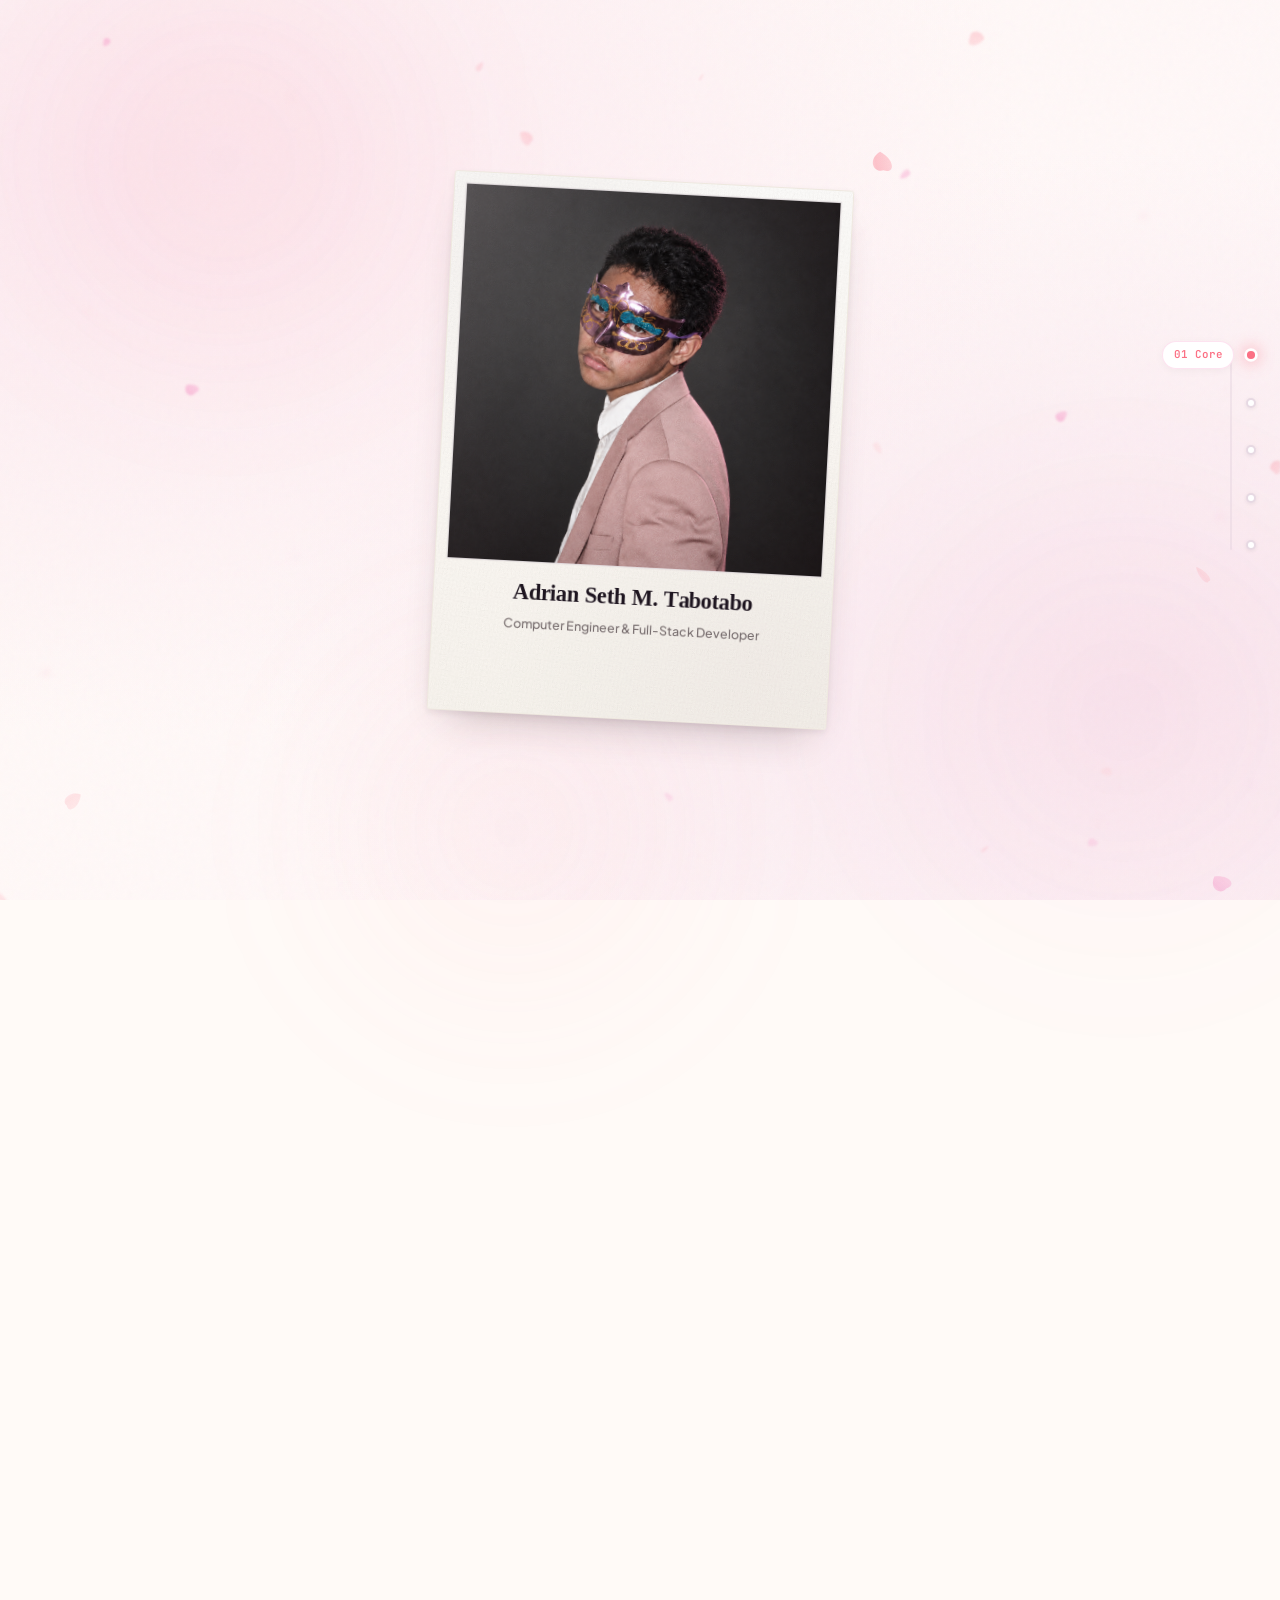
==== commit 33aa9e18: "feat(curiosities): rebuild Senses & Soul as a bento of real photographs The Curiosity Cabinet was th" ====
--- a/index.html
+++ b/index.html
@@ -284,75 +284,105 @@
           
           <div class="section-header">
             <h2 class="section-title">The Curiosity Cabinet</h2>
-            <p class="section-desc">
-              Technology is sterile without taste. These are the comforts, colors, and human rituals that anchor my creative work.
-            </p>
-          </div>
-
-          <div class="cabinet-grid">
-            <!-- Card 1: Why Soft Pink? -->
-            <div class="cabinet-card glass-card" data-cabinet-idx="0">
+          </div>
+
+          <div class="cabinet-bento">
+
+            <!-- Why Soft Pink? — tall tile, keeps the live hue slider -->
+            <article class="cabinet-card bento-tile bento-pink">
               <div class="card-spotlight"></div>
               <h3 class="cabinet-card-title">
                 <span>🌸</span>
                 <span>Why Soft Pink?</span>
               </h3>
-              <p style="font-size: var(--text-xs); color: var(--text-muted); line-height: 1.6;">
-                Developer portfolios are often flooded with harsh matrix greens, stark dark modes, or stiff corporate templates. Soft pink represents calm intention, empathy for the person using the screen, and the audacity to be gentle while building hardcore systems.
+              <p class="bento-copy">
+                Developer portfolios are flooded with harsh matrix greens, stark dark modes and stiff corporate templates. Soft pink is calm intention, empathy for whoever is on the other side of the screen, and the audacity to be gentle while building hardcore systems.
               </p>
 
               <div class="pink-swatch-box" id="pinkSwatchBox">
                 <span class="swatch-hex" id="swatchHexText">HSL: 350°, 85%, 68%</span>
-                <div style="display: flex; align-items: center; justify-content: space-between; font-size: 0.65rem; color: #9D174D; font-weight: 600;">
+                <div class="swatch-control">
                   <span>Tweak Pink Hue Live:</span>
-                  <input type="range" id="pinkHueSlider" min="300" max="360" value="350" style="cursor: pointer; accent-color: #FB7185; width: 110px;">
+                  <input type="range" id="pinkHueSlider" min="300" max="360" value="350" aria-label="Pink hue">
                 </div>
               </div>
-            </div>
-
-            <!-- Card 2: Comfort Food Fuel -->
-            <div class="cabinet-card glass-card" data-cabinet-idx="1">
+            </article>
+
+            <!-- Prototyping -->
+            <article class="cabinet-card bento-tile bento-proto">
               <div class="card-spotlight"></div>
-              <h3 class="cabinet-card-title">
-                <span>🍲</span>
-                <span>Comfort Fuel</span>
-              </h3>
-              <p style="font-size: var(--text-xs); color: var(--text-muted); line-height: 1.6;">
-                The staples that keep the brain sharp during long debugging marathons:
-              </p>
-
-              <div class="food-pills-container">
-                <span class="food-pill">🍲 Sinigang na Baboy</span>
-                <span class="food-pill">🥩 Crispy Porkchop</span>
-                <span class="food-pill">🥘 Adobo sa Asin</span>
-                <span class="food-pill">🍖 Cebu Lechon Baboy</span>
-                <span class="food-pill">🐟 Isda Tamarong</span>
-                <span class="food-pill">🍜 Steaming Ramen</span>
-              </div>
-
-              <p style="font-family: var(--font-mono); font-size: 0.7rem; color: var(--rose-primary); margin-top: auto;">
-                * Sinigang broth acidity level calibrated for maximum coding focus.
-              </p>
-            </div>
-
-            <!-- Card 3: The Listener -->
-            <div class="cabinet-card glass-card" data-cabinet-idx="2">
+              <h3 class="bento-label"><span>🔌</span><span>Prototyping</span></h3>
+              <div class="bento-media bento-media-stack">
+                <img src="assets/interests/prototyping-1.jpg" loading="lazy" decoding="async"
+                     alt="Breadboard prototype of the smart plug: an RFID-RC522 reader, a NodeMCU ESP8266, a relay module and a small OLED prompting for a badge, wired up on a laptop keyboard beside its Wi-Fi autoconnect code.">
+                <img src="assets/interests/prototyping-2.jpg" loading="lazy" decoding="async"
+                     alt="An ESP32-WROOM-32 development board and an ADS1115 16-bit I2C analogue-to-digital converter seated on a breadboard with jumper wires.">
+              </div>
+            </article>
+
+            <!-- 3D modelling — tall tile, four renders -->
+            <article class="cabinet-card bento-tile bento-3d">
+              <div class="card-spotlight"></div>
+              <h3 class="bento-label"><span>🧊</span><span>3D Modelling</span></h3>
+              <div class="bento-media bento-media-quad">
+                <img src="assets/interests/3d-bondee-room.jpg" loading="lazy" decoding="async"
+                     alt="Isometric render of a cutaway room: wall-mounted TV, L-shaped desk, laptop and chair under moody pink lighting.">
+                <img src="assets/interests/3d-bondee-tv.jpg" loading="lazy" decoding="async"
+                     alt="Isometric render of the same room, framed on the wall-mounted television.">
+                <img src="assets/interests/3d-bondee-laptop.jpg" loading="lazy" decoding="async"
+                     alt="Close render of the modelled laptop on its desk, screen glowing pink.">
+                <img src="assets/interests/3d-bondee-mug.jpg" loading="lazy" decoding="async"
+                     alt="Close render of a modelled mug from the same scene.">
+              </div>
+            </article>
+
+            <!-- Computer vision -->
+            <article class="cabinet-card bento-tile bento-cv">
+              <div class="card-spotlight"></div>
+              <h3 class="bento-label"><span>👁️</span><span>Computer Vision</span></h3>
+              <div class="bento-media">
+                <img src="assets/interests/computer-vision.jpg" loading="lazy" decoding="async"
+                     alt="OpenCV face detection running in PyCharm: a blue bounding box tracking a face on the webcam feed, labelled “certified gwapo”.">
+              </div>
+            </article>
+
+            <!-- Mathematics -->
+            <article class="cabinet-card bento-tile bento-math">
+              <div class="card-spotlight"></div>
+              <h3 class="bento-label"><span>📐</span><span>Mathematics</span></h3>
+              <div class="bento-media">
+                <img src="assets/interests/mathematics.jpg" loading="lazy" decoding="async"
+                     alt="A fanned stack of handwritten yellow worksheets covered in integrals, areas between curves and line equations.">
+              </div>
+            </article>
+
+            <!-- The Listener — wide tile carrying the rotation -->
+            <article class="cabinet-card bento-tile bento-listener">
               <div class="card-spotlight"></div>
               <h3 class="cabinet-card-title">
                 <span>🎧</span>
                 <span>The Listener</span>
               </h3>
-              <p style="font-size: var(--text-xs); color: var(--text-muted); line-height: 1.6;">
-                "I listen almost all the time. To music that sets my mental cadence, to the quiet hum of the laptop fan during a compile, to feedback from teammates, and most importantly, to what people actually need before writing a line of code."
+              <p class="bento-copy">
+                I listen almost all the time — to music that sets my mental cadence, to the hum of the laptop fan during a compile, to teammates, and most of all to what people actually need before a line of code gets written.
               </p>
 
-              <div style="background: rgba(250, 245, 247, 0.8); border: 1px solid var(--border-subtle); border-radius: var(--radius-md); padding: var(--space-4); margin-top: auto;">
-                <span style="font-family: var(--font-mono); font-size: 0.65rem; color: var(--rose-primary); font-weight: 700; text-transform: uppercase;">On-Repeat Genres</span>
-                <p style="font-size: 0.72rem; color: var(--text-body); margin-top: 4px; line-height: 1.5;">
-                  2000s Emo & Pop-Punk, Keshi, J-Pop/YOASOBI, Bisaya Rap (Cookie$), City Pop, and Golden-Era K-Pop.
-                </p>
-              </div>
-            </div>
+              <ul class="artist-strip">
+                <li><img src="assets/artists/my-chemical-romance.jpg" loading="lazy" decoding="async" alt="My Chemical Romance"><span>My Chemical Romance</span></li>
+                <li><img src="assets/artists/paramore.jpg" loading="lazy" decoding="async" alt="Paramore"><span>Paramore</span></li>
+                <li><img src="assets/artists/evanescence.jpg" loading="lazy" decoding="async" alt="Evanescence"><span>Evanescence</span></li>
+                <li><img src="assets/artists/avril-lavigne.jpg" loading="lazy" decoding="async" alt="Avril Lavigne"><span>Avril Lavigne</span></li>
+                <li><img src="assets/artists/radiohead.jpg" loading="lazy" decoding="async" alt="Radiohead"><span>Radiohead</span></li>
+                <li><img src="assets/artists/the-1975.jpg" loading="lazy" decoding="async" alt="The 1975"><span>The 1975</span></li>
+                <li><img src="assets/artists/taylor-swift.jpg" loading="lazy" decoding="async" alt="Taylor Swift"><span>Taylor Swift</span></li>
+                <li><img src="assets/artists/sabrina-carpenter.jpg" loading="lazy" decoding="async" alt="Sabrina Carpenter"><span>Sabrina Carpenter</span></li>
+                <li><img src="assets/artists/keshi.jpg" loading="lazy" decoding="async" alt="keshi"><span>keshi</span></li>
+                <li><img src="assets/artists/niki.jpg" loading="lazy" decoding="async" alt="NIKI"><span>NIKI</span></li>
+                <li><img src="assets/artists/twice.jpg" loading="lazy" decoding="async" alt="TWICE"><span>TWICE</span></li>
+                <li><img src="assets/artists/gfriend.jpg" loading="lazy" decoding="async" alt="GFRIEND"><span>GFRIEND</span></li>
+              </ul>
+            </article>
+
           </div>
 
         </div>
--- a/css/scrollytelling.css
+++ b/css/scrollytelling.css
@@ -1028,12 +1028,41 @@
 /* --------------------------------------------------------------------------
    7. CHAPTER 5: SENSES & SOUL (CURIOSITY CABINET)
    -------------------------------------------------------------------------- */
-.cabinet-grid {
+/* Bento: four columns, three rows, every tile sized to what it carries rather
+   than to a uniform third. The chapter is pinned to one viewport, so the rows
+   are fractions of the space left under the header and the media inside each
+   tile is what flexes — never the grid. */
+.cabinet-bento {
   display: grid;
-  grid-template-columns: repeat(3, 1fr);
-  gap: var(--space-6);
-  width: 100%;
-}
+  grid-template-columns: repeat(4, minmax(0, 1fr));
+  /* The last row is weighted up because it holds the single-image tiles, which
+     get one row each; the multi-image tiles above span two rows and so give up
+     only half as much per picture. Evenly divided, computer vision and
+     mathematics were fitting into their cells at under half their area. */
+  grid-template-rows: 1fr 1fr 1.25fr;
+  gap: var(--space-4);
+  width: 100%;
+  flex: 1;
+  min-height: 0;
+}
+
+/* Blocked around the pictures rather than around the prose. Every photo here
+   is 4:3, so the tiles that hold several of them get areas tall enough to
+   stay near that shape once the images are fitted instead of cropped — the
+   3D tile is two columns by two rows so its 2x2 of renders lands at ~1.6:1
+   per cell rather than the 0.7:1 a narrow column gave it, and prototyping
+   stacks its pair vertically for the same reason. Text tiles take the
+   leftovers, because they compress gracefully and pictures do not. */
+.bento-pink      { grid-column: 1; grid-row: 1 / span 2; }
+.bento-3d        { grid-column: 2 / span 2; grid-row: 1 / span 2; }
+.bento-proto     { grid-column: 4; grid-row: 1 / span 2; }
+.bento-cv        { grid-column: 1; grid-row: 3; }
+
+/* Single-image tiles in the shallow row: trim the chrome so the print keeps
+   as much of the cell as it can. */
+.bento-cv, .bento-math { padding: var(--space-3) var(--space-4); }
+.bento-math      { grid-column: 2; grid-row: 3; }
+.bento-listener  { grid-column: 3 / span 2; grid-row: 3; }
 
 .cabinet-card {
   padding: var(--space-8);
@@ -1042,6 +1071,154 @@
   gap: var(--space-4);
   background: var(--surface-glass-solid);
   will-change: translate, opacity;
+}
+
+/* Tiles are tighter than the old cards: there are seven of them on one screen
+   instead of three, and the padding is what the pictures need back. */
+.bento-tile {
+  padding: var(--space-4) var(--space-5);
+  gap: var(--space-2);
+  min-height: 0;
+  overflow: hidden;
+}
+
+.bento-label {
+  display: flex;
+  align-items: center;
+  gap: 0.45rem;
+  font-size: var(--text-xs);
+  font-weight: 700;
+  letter-spacing: 0.06em;
+  text-transform: uppercase;
+  color: var(--text-headline);
+  flex: none;
+}
+
+/* Clamped rather than merely hidden. These tiles are a fixed fraction of a
+   pinned viewport, so long copy has to stop somewhere — an ellipsis at the end
+   of a line reads as deliberate, a sentence sliced mid-word does not. */
+.bento-copy {
+  font-size: var(--text-xs);
+  color: var(--text-muted);
+  line-height: 1.6;
+  margin: 0;
+  /* Clipped by whole lines instead of with -webkit-line-clamp. These sit
+     inside a flex tile, and a flex item's display is blockified — which turns
+     -webkit-box into flow-root, kills the clamp and collapses the paragraph to
+     zero height. It was invisible. A max-height that is an exact multiple of
+     the line box cuts on a line boundary and survives being a flex item. */
+  display: block;
+  overflow: hidden;
+  max-height: calc(1.6em * 6);
+}
+
+/* The media block absorbs whatever height the tile has left, and the images
+   cover it. Nothing here is allowed to push the grid taller. */
+.bento-media {
+  flex: 1;
+  min-height: 0;
+  display: grid;
+  gap: 6px;
+  border-radius: var(--radius-md);
+  overflow: hidden;
+}
+
+/* The pair stacks: in a one-column tile, side by side would halve the width
+   and leave each 4:3 print tiny. */
+.bento-media-stack { grid-template-rows: 1fr 1fr; }
+.bento-media-quad { grid-template-columns: 1fr 1fr; grid-template-rows: 1fr 1fr; }
+
+/* Every one of these sources is 4:3, and the tiles are not — a wide, short
+   tile cropped roughly half the height out of each photo with object-fit:
+   cover. Fit them whole instead and let the leftover space read as a mat
+   around a print, which suits a cabinet better than a crop does. */
+.bento-media img {
+  width: 100%;
+  height: 100%;
+  object-fit: contain;
+  display: block;
+  border-radius: var(--radius-sm);
+  background: rgba(250, 245, 247, 0.85);
+  transition: transform var(--transition-spring);
+}
+
+.bento-tile:hover .bento-media img { transform: scale(1.03); }
+
+/* Not flex: 1. Growing to fill defeats the clamp below — the text stops at
+   two lines but the box still claims the whole tile and shoves the swatch
+   past the bottom edge. Size to content; the swatch takes the slack. */
+.bento-pink .bento-copy { flex: 0 1 auto; min-height: 0; }
+.bento-pink .pink-swatch-box { margin-top: auto; }
+
+/* The shallow third row leaves this tile room for the covers or the prose,
+   not both at full length. */
+.bento-listener .bento-copy { max-height: calc(1.6em * 2); }
+
+/* One row tall now, and it still carries the swatch control. */
+.bento-pink .bento-copy { max-height: calc(1.6em * 5); }
+
+.swatch-control {
+  display: flex;
+  align-items: center;
+  justify-content: space-between;
+  gap: var(--space-2);
+  font-size: 0.65rem;
+  font-weight: 600;
+  color: #9D174D;
+}
+
+.swatch-control input[type="range"] {
+  cursor: pointer;
+  accent-color: #FB7185;
+  width: 110px;
+}
+
+/* The rotation. Circular covers, name underneath, wrapping across the tile. */
+.artist-strip {
+  list-style: none;
+  margin: 0;
+  padding: 0;
+  display: flex;
+  flex-wrap: wrap;
+  gap: var(--space-3) var(--space-4);
+  align-content: flex-start;
+  flex: 1;
+  min-height: 0;
+  overflow: hidden;
+}
+
+.artist-strip li {
+  display: flex;
+  flex-direction: column;
+  align-items: center;
+  gap: 4px;
+  width: 54px;
+}
+
+.artist-strip img {
+  width: 44px;
+  height: 44px;
+  border-radius: 50%;
+  object-fit: cover;
+  display: block;
+  border: 1px solid var(--border-glass);
+  transition: transform var(--transition-spring), border-color var(--transition-fast);
+}
+
+.artist-strip li:hover img {
+  transform: translateY(-3px) scale(1.06);
+  border-color: var(--rose-primary);
+}
+
+.artist-strip span {
+  font-size: 0.55rem;
+  line-height: 1.2;
+  text-align: center;
+  color: var(--text-muted);
+  overflow: hidden;
+  display: -webkit-box;
+  -webkit-line-clamp: 2;
+  -webkit-box-orient: vertical;
 }
 
 .cabinet-card-title {
@@ -1068,25 +1245,6 @@
   font-size: var(--text-xs);
   font-weight: 700;
   color: #9D174D;
-}
-
-.food-pills-container {
-  display: flex;
-  flex-wrap: wrap;
-  gap: var(--space-2);
-}
-
-.food-pill {
-  display: inline-flex;
-  align-items: center;
-  gap: 0.4rem;
-  padding: 0.4rem 0.85rem;
-  background: rgba(250, 245, 247, 0.8);
-  border: 1px solid var(--border-glass);
-  border-radius: var(--radius-full);
-  font-size: var(--text-xs);
-  font-weight: 600;
-  color: var(--text-headline);
 }
 
 /* --------------------------------------------------------------------------
--- a/css/responsive.css
+++ b/css/responsive.css
@@ -42,10 +42,50 @@
     gap: var(--space-2);
   }
 
-  .cabinet-grid {
-    grid-template-columns: 1fr;
+  .cabinet-bento {
+    grid-template-columns: repeat(2, minmax(0, 1fr));
+    grid-template-rows: none;
+    /* Rows share the height that is left rather than claiming a minimum each.
+       A minmax(120px, auto) lets the track grow past the flex-capped stage,
+       and the chapter is pinned to one viewport, so it just spills. */
+    grid-auto-rows: minmax(0, 1fr);
     gap: var(--space-4);
   }
+
+  /* Narrow enough that the authored placements stop meaning anything; let the
+     tiles flow in source order instead. */
+  .cabinet-bento > .bento-tile {
+    grid-column: auto;
+    grid-row: auto;
+    padding: var(--space-3);
+    gap: 6px;
+  }
+
+  /* Matches the reset above on specificity and follows it, or the reset wins
+     and the twelve covers get squeezed into half a row. */
+  .cabinet-bento > .bento-listener { grid-column: 1 / span 2; }
+
+  /* Two columns means roughly half the row height of the desktop bento, so the
+     prose has to give way before the pictures do. */
+  .bento-copy { max-height: calc(1.6em * 3); }
+
+  /* The pink tile carries copy AND the swatch control, and at half the row
+     height there is not room for both. The swatch is the point of that tile —
+     it is the one thing on this screen you can actually touch — so the prose
+     steps aside rather than being clamped down to a meaningless fragment. */
+  .bento-pink .bento-copy { display: none; }
+
+  .pink-swatch-box {
+    padding: var(--space-2) var(--space-3);
+    gap: 4px;
+  }
+
+  .swatch-control { font-size: 0.6rem; }
+  .swatch-control input[type="range"] { width: 84px; }
+
+  .artist-strip { gap: var(--space-2) var(--space-3); }
+  .artist-strip li { width: 46px; }
+  .artist-strip img { width: 38px; height: 38px; }
 
   .project-deck {
     width: 82vw;
@@ -260,15 +300,18 @@
     margin-top: var(--space-2);
   }
 
-  /* Chapter 5 Mobile: Curiosity cards occupy same cell and cross-fade */
-  .cabinet-grid {
+  /* Chapter 4 Mobile: bento tiles occupy the same cell and are stepped through
+     one at a time, because the stage is still pinned to a single viewport. */
+  .cabinet-bento {
     display: grid;
     grid-template-columns: 1fr;
+    grid-template-rows: 1fr;
+    grid-auto-rows: auto;
     position: relative;
     width: 100%;
   }
 
-  .cabinet-grid .cabinet-card {
+  .cabinet-bento > .bento-tile {
     grid-area: 1 / 1 / 2 / 2;
     padding: var(--space-4);
     gap: var(--space-3);
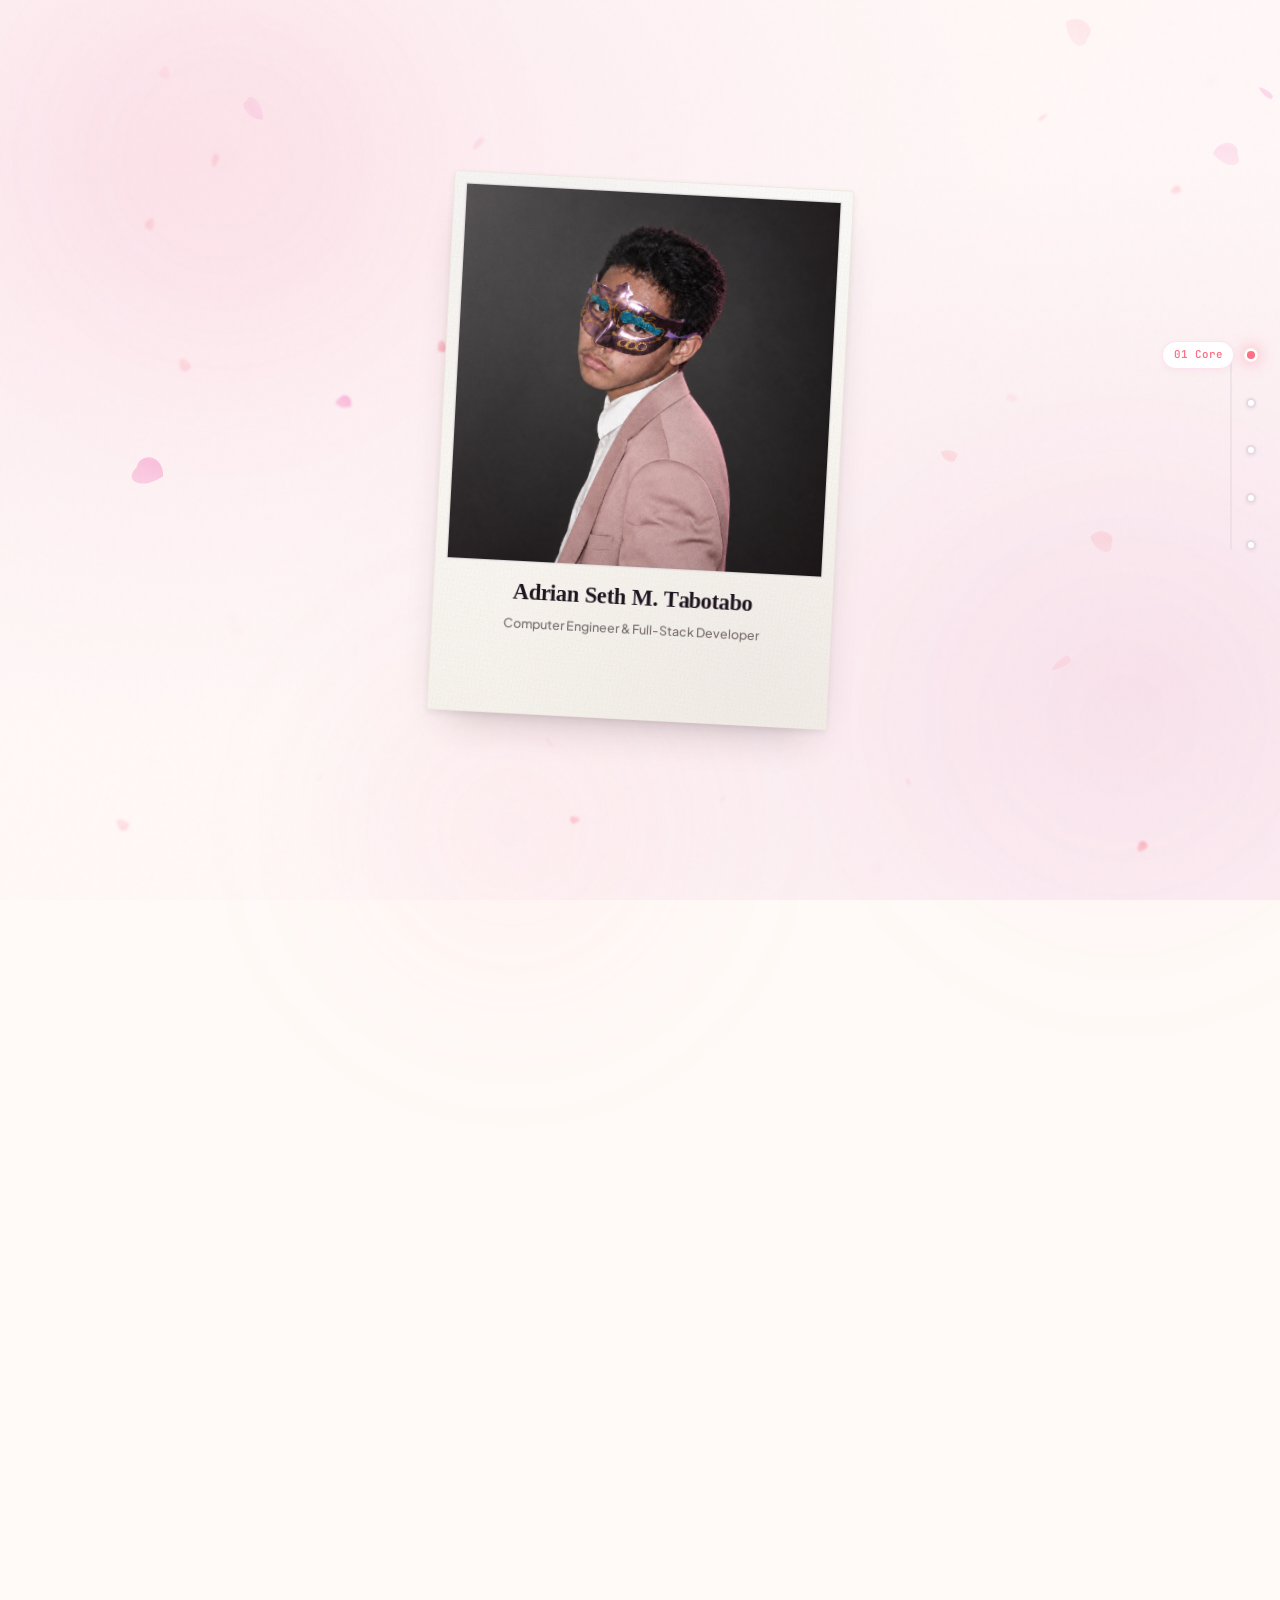
==== commit b5034256: "feat(curiosities): make the cabinet a cabinet, and stop the tiles clipping their photographs The Cur" ====
--- a/index.html
+++ b/index.html
@@ -281,49 +281,50 @@
     <section id="curiosities" class="scroll-track curiosities-track" data-chapter="curiosities" aria-label="Personal Taste and Curiosity Cabinet">
       <div class="sticky-stage">
         <div class="stage-container curiosities-stage-container">
-          
-          <div class="section-header">
+
+          <div class="section-header cabinet-header">
+            <p class="cabinet-eyebrow">SENSES &amp; SOUL · 04</p>
             <h2 class="section-title">The Curiosity Cabinet</h2>
+            <p class="section-desc">Six specimens off the workbench — what I build, solve and listen to when nobody asks.</p>
           </div>
 
           <div class="cabinet-bento">
 
-            <!-- Why Soft Pink? — tall tile, keeps the live hue slider -->
+            <!-- 01 · Why Soft Pink? — tall tile, keeps the live hue slider -->
             <article class="cabinet-card bento-tile bento-pink">
-              <div class="card-spotlight"></div>
-              <h3 class="cabinet-card-title">
-                <span>🌸</span>
-                <span>Why Soft Pink?</span>
-              </h3>
+              <header class="bento-head">
+                <span class="bento-index">01</span>
+                <svg class="bento-icon" viewBox="0 0 16 16" fill="none" stroke="currentColor" stroke-width="1.5" stroke-linecap="round" stroke-linejoin="round" aria-hidden="true">
+                  <path d="M8 1.7s4.6 4.7 4.6 7.7a4.6 4.6 0 1 1-9.2 0C3.4 6.4 8 1.7 8 1.7z"/>
+                </svg>
+                <h3 class="bento-label">Why Soft Pink?</h3>
+              </header>
+
               <p class="bento-copy">
                 Developer portfolios are flooded with harsh matrix greens, stark dark modes and stiff corporate templates. Soft pink is calm intention, empathy for whoever is on the other side of the screen, and the audacity to be gentle while building hardcore systems.
               </p>
 
-              <div class="pink-swatch-box" id="pinkSwatchBox">
-                <span class="swatch-hex" id="swatchHexText">HSL: 350°, 85%, 68%</span>
-                <div class="swatch-control">
-                  <span>Tweak Pink Hue Live:</span>
-                  <input type="range" id="pinkHueSlider" min="300" max="360" value="350" aria-label="Pink hue">
+              <div class="pink-swatch" id="pinkSwatchBox" style="--swatch-hue: 350;">
+                <div class="swatch-chip" aria-hidden="true">
+                  <span class="swatch-hex" id="swatchHexText">hsl(350 85% 68%)</span>
                 </div>
+                <input type="range" id="pinkHueSlider" class="swatch-slider" min="300" max="360" value="350" aria-label="Pink hue">
+                <p class="swatch-hint">Drag it. Every rose on this page follows.</p>
               </div>
             </article>
 
-            <!-- Prototyping -->
-            <article class="cabinet-card bento-tile bento-proto">
-              <div class="card-spotlight"></div>
-              <h3 class="bento-label"><span>🔌</span><span>Prototyping</span></h3>
-              <div class="bento-media bento-media-stack">
-                <img src="assets/interests/prototyping-1.jpg" loading="lazy" decoding="async"
-                     alt="Breadboard prototype of the smart plug: an RFID-RC522 reader, a NodeMCU ESP8266, a relay module and a small OLED prompting for a badge, wired up on a laptop keyboard beside its Wi-Fi autoconnect code.">
-                <img src="assets/interests/prototyping-2.jpg" loading="lazy" decoding="async"
-                     alt="An ESP32-WROOM-32 development board and an ADS1115 16-bit I2C analogue-to-digital converter seated on a breadboard with jumper wires.">
-              </div>
-            </article>
-
-            <!-- 3D modelling — tall tile, four renders -->
+            <!-- 02 · 3D modelling — tall tile, four renders -->
             <article class="cabinet-card bento-tile bento-3d">
-              <div class="card-spotlight"></div>
-              <h3 class="bento-label"><span>🧊</span><span>3D Modelling</span></h3>
+              <header class="bento-head">
+                <span class="bento-index">02</span>
+                <svg class="bento-icon" viewBox="0 0 16 16" fill="none" stroke="currentColor" stroke-width="1.5" stroke-linecap="round" stroke-linejoin="round" aria-hidden="true">
+                  <path d="M8 1.6 14.2 5v6L8 14.4 1.8 11V5z"/>
+                  <path d="M1.8 5 8 8.4 14.2 5"/>
+                  <path d="M8 8.4v6"/>
+                </svg>
+                <h3 class="bento-label">3D Modelling</h3>
+              </header>
+              <p class="bento-caption">A cutaway room built corner by corner — desk, TV, laptop, mug — and then lit entirely in pink.</p>
               <div class="bento-media bento-media-quad">
                 <img src="assets/interests/3d-bondee-room.jpg" loading="lazy" decoding="async"
                      alt="Isometric render of a cutaway room: wall-mounted TV, L-shaped desk, laptop and chair under moody pink lighting.">
@@ -336,51 +337,95 @@
               </div>
             </article>
 
-            <!-- Computer vision -->
+            <!-- 03 · Prototyping -->
+            <article class="cabinet-card bento-tile bento-proto">
+              <header class="bento-head">
+                <span class="bento-index">03</span>
+                <svg class="bento-icon" viewBox="0 0 16 16" fill="none" stroke="currentColor" stroke-width="1.5" stroke-linecap="round" stroke-linejoin="round" aria-hidden="true">
+                  <rect x="4.6" y="4.6" width="6.8" height="6.8" rx="1.2"/>
+                  <path d="M6.6 1.6v3M9.4 1.6v3M6.6 11.4v3M9.4 11.4v3M1.6 6.6h3M1.6 9.4h3M11.4 6.6h3M11.4 9.4h3"/>
+                </svg>
+                <h3 class="bento-label">Prototyping</h3>
+              </header>
+              <p class="bento-caption">A badge reader, a NodeMCU and a relay — a plug that only wakes for the right card.</p>
+              <div class="bento-media bento-media-stack">
+                <img src="assets/interests/prototyping-1.jpg" loading="lazy" decoding="async"
+                     alt="Breadboard prototype of the smart plug: an RFID-RC522 reader, a NodeMCU ESP8266, a relay module and a small OLED prompting for a badge, wired up on a laptop keyboard beside its Wi-Fi autoconnect code.">
+                <img src="assets/interests/prototyping-2.jpg" loading="lazy" decoding="async"
+                     alt="An ESP32-WROOM-32 development board and an ADS1115 16-bit I2C analogue-to-digital converter seated on a breadboard with jumper wires.">
+              </div>
+            </article>
+
+            <!-- 04 · Computer vision -->
             <article class="cabinet-card bento-tile bento-cv">
-              <div class="card-spotlight"></div>
-              <h3 class="bento-label"><span>👁️</span><span>Computer Vision</span></h3>
+              <header class="bento-head">
+                <span class="bento-index">04</span>
+                <svg class="bento-icon" viewBox="0 0 16 16" fill="none" stroke="currentColor" stroke-width="1.5" stroke-linecap="round" stroke-linejoin="round" aria-hidden="true">
+                  <path d="M1.2 8S3.8 3.5 8 3.5 14.8 8 14.8 8 12.2 12.5 8 12.5 1.2 8 1.2 8z"/>
+                  <circle cx="8" cy="8" r="2"/>
+                </svg>
+                <h3 class="bento-label">Computer Vision</h3>
+              </header>
+              <p class="bento-caption">OpenCV finding a face in the webcam feed. The label it prints is not peer-reviewed.</p>
               <div class="bento-media">
                 <img src="assets/interests/computer-vision.jpg" loading="lazy" decoding="async"
                      alt="OpenCV face detection running in PyCharm: a blue bounding box tracking a face on the webcam feed, labelled “certified gwapo”.">
               </div>
             </article>
 
-            <!-- Mathematics -->
+            <!-- 05 · Mathematics -->
             <article class="cabinet-card bento-tile bento-math">
-              <div class="card-spotlight"></div>
-              <h3 class="bento-label"><span>📐</span><span>Mathematics</span></h3>
+              <header class="bento-head">
+                <span class="bento-index">05</span>
+                <svg class="bento-icon" viewBox="0 0 16 16" fill="none" stroke="currentColor" stroke-width="1.5" stroke-linecap="round" stroke-linejoin="round" aria-hidden="true">
+                  <path d="M2.2 1.9v12h12"/>
+                  <path d="M4.6 11.6c2.4 0 2.9-6.9 5.4-6.9 2.1 0 2.4 3.4 3.8 3.4"/>
+                </svg>
+                <h3 class="bento-label">Mathematics</h3>
+              </header>
+              <p class="bento-caption">Integrals and areas between curves, worked by hand — the intuition arrives no other way.</p>
               <div class="bento-media">
                 <img src="assets/interests/mathematics.jpg" loading="lazy" decoding="async"
                      alt="A fanned stack of handwritten yellow worksheets covered in integrals, areas between curves and line equations.">
               </div>
             </article>
 
-            <!-- The Listener — wide tile carrying the rotation -->
+            <!-- 06 · The Listener — wide tile carrying the rotation -->
             <article class="cabinet-card bento-tile bento-listener">
-              <div class="card-spotlight"></div>
-              <h3 class="cabinet-card-title">
-                <span>🎧</span>
-                <span>The Listener</span>
-              </h3>
+              <header class="bento-head">
+                <span class="bento-index">06</span>
+                <svg class="bento-icon" viewBox="0 0 16 16" fill="none" stroke="currentColor" stroke-width="1.5" stroke-linecap="round" stroke-linejoin="round" aria-hidden="true">
+                  <path d="M2.6 11V8.2a5.4 5.4 0 0 1 10.8 0V11"/>
+                  <rect x="1.3" y="9.7" width="3" height="4.4" rx="1.5"/>
+                  <rect x="11.7" y="9.7" width="3" height="4.4" rx="1.5"/>
+                </svg>
+                <h3 class="bento-label">The Listener</h3>
+              </header>
+
               <p class="bento-copy">
                 I listen almost all the time — to music that sets my mental cadence, to the hum of the laptop fan during a compile, to teammates, and most of all to what people actually need before a line of code gets written.
               </p>
 
-              <ul class="artist-strip">
-                <li><img src="assets/artists/my-chemical-romance.jpg" loading="lazy" decoding="async" alt="My Chemical Romance"><span>My Chemical Romance</span></li>
-                <li><img src="assets/artists/paramore.jpg" loading="lazy" decoding="async" alt="Paramore"><span>Paramore</span></li>
-                <li><img src="assets/artists/evanescence.jpg" loading="lazy" decoding="async" alt="Evanescence"><span>Evanescence</span></li>
-                <li><img src="assets/artists/avril-lavigne.jpg" loading="lazy" decoding="async" alt="Avril Lavigne"><span>Avril Lavigne</span></li>
-                <li><img src="assets/artists/radiohead.jpg" loading="lazy" decoding="async" alt="Radiohead"><span>Radiohead</span></li>
-                <li><img src="assets/artists/the-1975.jpg" loading="lazy" decoding="async" alt="The 1975"><span>The 1975</span></li>
-                <li><img src="assets/artists/taylor-swift.jpg" loading="lazy" decoding="async" alt="Taylor Swift"><span>Taylor Swift</span></li>
-                <li><img src="assets/artists/sabrina-carpenter.jpg" loading="lazy" decoding="async" alt="Sabrina Carpenter"><span>Sabrina Carpenter</span></li>
-                <li><img src="assets/artists/keshi.jpg" loading="lazy" decoding="async" alt="keshi"><span>keshi</span></li>
-                <li><img src="assets/artists/niki.jpg" loading="lazy" decoding="async" alt="NIKI"><span>NIKI</span></li>
-                <li><img src="assets/artists/twice.jpg" loading="lazy" decoding="async" alt="TWICE"><span>TWICE</span></li>
-                <li><img src="assets/artists/gfriend.jpg" loading="lazy" decoding="async" alt="GFRIEND"><span>GFRIEND</span></li>
-              </ul>
+              <!-- The rotation. Names live in one shared readout line under the
+                   rail rather than under each cover: twelve captions at the size
+                   a 34px cover allows were unreadable, one at 11px is not. -->
+              <div class="artist-rail">
+                <ul class="artist-strip">
+                  <li><img src="assets/artists/my-chemical-romance.jpg" loading="lazy" decoding="async" alt=""><span>My Chemical Romance</span></li>
+                  <li><img src="assets/artists/paramore.jpg" loading="lazy" decoding="async" alt=""><span>Paramore</span></li>
+                  <li><img src="assets/artists/evanescence.jpg" loading="lazy" decoding="async" alt=""><span>Evanescence</span></li>
+                  <li><img src="assets/artists/avril-lavigne.jpg" loading="lazy" decoding="async" alt=""><span>Avril Lavigne</span></li>
+                  <li><img src="assets/artists/radiohead.jpg" loading="lazy" decoding="async" alt=""><span>Radiohead</span></li>
+                  <li><img src="assets/artists/the-1975.jpg" loading="lazy" decoding="async" alt=""><span>The 1975</span></li>
+                  <li><img src="assets/artists/taylor-swift.jpg" loading="lazy" decoding="async" alt=""><span>Taylor Swift</span></li>
+                  <li><img src="assets/artists/sabrina-carpenter.jpg" loading="lazy" decoding="async" alt=""><span>Sabrina Carpenter</span></li>
+                  <li><img src="assets/artists/keshi.jpg" loading="lazy" decoding="async" alt=""><span>keshi</span></li>
+                  <li><img src="assets/artists/niki.jpg" loading="lazy" decoding="async" alt=""><span>NIKI</span></li>
+                  <li><img src="assets/artists/twice.jpg" loading="lazy" decoding="async" alt=""><span>TWICE</span></li>
+                  <li><img src="assets/artists/gfriend.jpg" loading="lazy" decoding="async" alt=""><span>GFRIEND</span></li>
+                </ul>
+                <p class="artist-readout" aria-hidden="true">Twelve on rotation — hover one</p>
+              </div>
             </article>
 
           </div>
--- a/css/scrollytelling.css
+++ b/css/scrollytelling.css
@@ -1028,6 +1028,33 @@
 /* --------------------------------------------------------------------------
    7. CHAPTER 5: SENSES & SOUL (CURIOSITY CABINET)
    -------------------------------------------------------------------------- */
+/* The chapter is a cabinet, so every tile is a specimen: a numbered label, a
+   line saying what you are looking at, and then the thing itself. The header
+   carries the chapter's name and number because the HUD calls this "04 Senses"
+   while the title on screen calls it the Curiosity Cabinet. */
+.cabinet-header {
+  gap: var(--space-1);
+  margin-bottom: var(--space-5);
+  max-width: 62ch;
+}
+
+.cabinet-eyebrow {
+  color: var(--rose-ink);
+  font: 700 11.5px/1.5 var(--font-mono);
+  letter-spacing: 0.14em;
+  display: flex;
+  align-items: center;
+  gap: 8px;
+}
+
+.cabinet-eyebrow::before {
+  content: '🌸';
+  font-size: 12px;
+  line-height: 1;
+}
+
+.cabinet-header .section-desc { font-size: var(--text-sm); }
+
 /* Bento: four columns, three rows, every tile sized to what it carries rather
    than to a uniform third. The chapter is pinned to one viewport, so the rows
    are fractions of the space left under the header and the media inside each
@@ -1047,20 +1074,17 @@
 }
 
 /* Blocked around the pictures rather than around the prose. Every photo here
-   is 4:3, so the tiles that hold several of them get areas tall enough to
-   stay near that shape once the images are fitted instead of cropped — the
-   3D tile is two columns by two rows so its 2x2 of renders lands at ~1.6:1
-   per cell rather than the 0.7:1 a narrow column gave it, and prototyping
-   stacks its pair vertically for the same reason. Text tiles take the
-   leftovers, because they compress gracefully and pictures do not. */
+   is 4:3, so the tiles that hold several of them get areas tall enough to stay
+   near that shape once cropped — the 3D tile is two columns by two rows so its
+   2x2 of renders lands at ~1.4:1 per cell rather than the 0.7:1 a narrow
+   column gave it, and prototyping stacks its pair vertically for the same
+   reason. Text tiles take the leftovers, because they compress gracefully and
+   pictures do not. Source order matches this reading order, so the entrance
+   stagger in js/scrollytelling.js sweeps left to right instead of jumping. */
 .bento-pink      { grid-column: 1; grid-row: 1 / span 2; }
 .bento-3d        { grid-column: 2 / span 2; grid-row: 1 / span 2; }
 .bento-proto     { grid-column: 4; grid-row: 1 / span 2; }
 .bento-cv        { grid-column: 1; grid-row: 3; }
-
-/* Single-image tiles in the shallow row: trim the chrome so the print keeps
-   as much of the cell as it can. */
-.bento-cv, .bento-math { padding: var(--space-3) var(--space-4); }
 .bento-math      { grid-column: 2; grid-row: 3; }
 .bento-listener  { grid-column: 3 / span 2; grid-row: 3; }
 
@@ -1073,30 +1097,100 @@
   will-change: translate, opacity;
 }
 
-/* Tiles are tighter than the old cards: there are seven of them on one screen
-   instead of three, and the padding is what the pictures need back. */
+/* Tiles are tighter than the old cards: there are six of them on one screen
+   instead of three, and the padding is what the pictures need back. They are
+   still cards, though — the rest of the site is rounded, bordered and lifted
+   off the canvas, and this chapter had drifted into flat white rectangles.
+   No transform here: js/scrollytelling.js writes an inline transform on every
+   frame of the entrance, so a hover lift would be overwritten. The border, the
+   shadow and the picture's own scale carry the hover instead. */
 .bento-tile {
   padding: var(--space-4) var(--space-5);
   gap: var(--space-2);
   min-height: 0;
   overflow: hidden;
-}
+  border-radius: var(--radius-lg);
+  border: 1px solid var(--border-subtle);
+  box-shadow: var(--shadow-sm);
+  transition: border-color var(--transition-fast), box-shadow var(--transition-smooth);
+}
+
+.bento-tile:hover {
+  border-color: var(--border-glass-hover);
+  box-shadow: var(--shadow-card-hover);
+}
+
+/* Single-image tiles in the shallow row: trim the chrome so the print keeps
+   as much of the cell as it can. */
+.bento-cv, .bento-math { padding: var(--space-3) var(--space-4); }
+
+/* Specimen label: number, mark, name — one treatment for all six tiles. The
+   chapter used to run two, a 20px title on the prose tiles and a 12px caps
+   label on the picture tiles, which read as two unrelated card designs sharing
+   a grid. */
+.bento-head {
+  display: flex;
+  align-items: center;
+  gap: 0.5rem;
+  flex: none;
+}
+
+.bento-index {
+  font: 700 0.65rem/1 var(--font-mono);
+  letter-spacing: 0.08em;
+  color: var(--rose-ink);
+  background: var(--rose-tag-bg);
+  border: 1px solid var(--rose-tag-border);
+  border-radius: var(--radius-full);
+  padding: 0.22rem 0.42rem;
+  flex: none;
+}
+
+/* Line marks rather than emoji. The grab-bag of plug, ice cube, eye, ruler and
+   headphones was the only place on the page drawing from an emoji font, and it
+   rendered differently on every platform; these inherit the type colour and
+   the stroke weight of the icons in the outro. */
+.bento-icon {
+  width: 15px;
+  height: 15px;
+  flex: none;
+  color: var(--text-subtle);
+  transition: color var(--transition-fast);
+}
+
+.bento-tile:hover .bento-icon { color: var(--rose-primary); }
 
 .bento-label {
-  display: flex;
-  align-items: center;
-  gap: 0.45rem;
-  font-size: var(--text-xs);
+  font-family: var(--font-display);
+  font-size: 0.86rem;
   font-weight: 700;
-  letter-spacing: 0.06em;
-  text-transform: uppercase;
+  letter-spacing: -0.01em;
   color: var(--text-headline);
+  line-height: 1.2;
+  min-width: 0;
+}
+
+/* The line under the label on the picture tiles. This is the whole point of
+   calling the chapter a cabinet: a photograph with a name over it is a mood
+   board, a photograph with a note under it is a specimen. */
+.bento-caption {
+  font-size: 0.68rem;
+  line-height: 1.45;
+  color: var(--text-muted);
+  margin: 0;
   flex: none;
-}
-
-/* Clamped rather than merely hidden. These tiles are a fixed fraction of a
-   pinned viewport, so long copy has to stop somewhere — an ellipsis at the end
-   of a line reads as deliberate, a sentence sliced mid-word does not. */
+  /* Two lines at the tile widths here; the sentences are written to fit. */
+  display: -webkit-box;
+  -webkit-line-clamp: 2;
+  -webkit-box-orient: vertical;
+  overflow: hidden;
+}
+
+/* Clamped by whole lines rather than merely hidden. These tiles are a fixed
+   fraction of a pinned viewport, so long copy has to stop somewhere — but the
+   old limits were inherited from a narrower layout and cut both paragraphs
+   mid-sentence while leaving a third of the tile empty below. Each clamp below
+   is now set to what its tile actually has room for. */
 .bento-copy {
   font-size: var(--text-xs);
   color: var(--text-muted);
@@ -1109,7 +1203,8 @@
      the line box cuts on a line boundary and survives being a flex item. */
   display: block;
   overflow: hidden;
-  max-height: calc(1.6em * 6);
+  flex: 0 1 auto;
+  min-height: 0;
 }
 
 /* The media block absorbs whatever height the tile has left, and the images
@@ -1125,127 +1220,191 @@
 
 /* The pair stacks: in a one-column tile, side by side would halve the width
    and leave each 4:3 print tiny. */
-.bento-media-stack { grid-template-rows: 1fr 1fr; }
-.bento-media-quad { grid-template-columns: 1fr 1fr; grid-template-rows: 1fr 1fr; }
-
-/* Every one of these sources is 4:3, and the tiles are not — a wide, short
-   tile cropped roughly half the height out of each photo with object-fit:
-   cover. Fit them whole instead and let the leftover space read as a mat
-   around a print, which suits a cabinet better than a crop does. */
+/* minmax(0, ...) rather than a bare 1fr, on every track. A bare `1fr` is
+   `minmax(auto, 1fr)`, and the auto floor of a row holding an <img> is the
+   height that image transfers from its definite column width through its 4:3
+   ratio — 183px in a 245px column. Two of those will not shrink into the
+   331px the flex slot actually has, so the media grid overflowed the tile and
+   the bottom row of renders was sliced off by the tile's overflow: hidden.
+   Zeroing the floor lets the rows be what they claim to be: fractions of the
+   space left over, with object-fit doing the cropping. */
+.bento-media-stack { grid-template-rows: repeat(2, minmax(0, 1fr)); }
+.bento-media-quad {
+  grid-template-columns: repeat(2, minmax(0, 1fr));
+  grid-template-rows: repeat(2, minmax(0, 1fr));
+}
+
+/* Cropped, not matted. Every source is exactly 1100x825 and the cells they
+   land in run 1.06:1 to 1.4:1, so cover trims between 3% and 20% off one axis
+   — nothing a photograph misses. Fitting them whole instead left a bright mat
+   round every print, which the four dark 3D renders read as holes punched in
+   the tile. The thin inset ring is what keeps a dark render from bleeding into
+   the tile's edge now that the mat is gone. */
 .bento-media img {
   width: 100%;
   height: 100%;
-  object-fit: contain;
+  /* Same reason as the tracks above: a grid item's own automatic minimum size
+     would otherwise hold it at its transferred height. */
+  min-width: 0;
+  min-height: 0;
+  object-fit: cover;
   display: block;
   border-radius: var(--radius-sm);
-  background: rgba(250, 245, 247, 0.85);
+  background: var(--surface-subtle);
+  box-shadow: inset 0 0 0 1px rgba(30, 21, 32, 0.06);
   transition: transform var(--transition-spring);
 }
 
-.bento-tile:hover .bento-media img { transform: scale(1.03); }
-
-/* Not flex: 1. Growing to fill defeats the clamp below — the text stops at
-   two lines but the box still claims the whole tile and shoves the swatch
-   past the bottom edge. Size to content; the swatch takes the slack. */
-.bento-pink .bento-copy { flex: 0 1 auto; min-height: 0; }
-.bento-pink .pink-swatch-box { margin-top: auto; }
-
-/* The shallow third row leaves this tile room for the covers or the prose,
-   not both at full length. */
-.bento-listener .bento-copy { max-height: calc(1.6em * 2); }
-
-/* One row tall now, and it still carries the swatch control. */
-.bento-pink .bento-copy { max-height: calc(1.6em * 5); }
-
-.swatch-control {
-  display: flex;
-  align-items: center;
-  justify-content: space-between;
+.bento-tile:hover .bento-media img { transform: scale(1.04); }
+
+/* The pink tile is 450px tall and was clamping its paragraph at five lines,
+   which stopped it mid-clause and left the gap above the swatch empty. Eight
+   is what fits; the swatch still takes the slack below it. */
+.bento-pink .bento-copy { max-height: calc(1.6em * 8); }
+.bento-pink .pink-swatch { margin-top: auto; }
+
+/* The shallow third row leaves this tile room for the prose and the rail, but
+   only just — three lines is the whole paragraph at this width. */
+.bento-listener .bento-copy { max-height: calc(1.6em * 3); }
+
+/* The swatch: a field of the colour it is setting, the value in mono over it,
+   and the slider full width underneath. It used to be a gradient lozenge with
+   the control crammed onto one line beside a label, which made the loudest,
+   most saturated object in the chapter out of a footnote. */
+.pink-swatch {
+  display: flex;
+  flex-direction: column;
   gap: var(--space-2);
-  font-size: 0.65rem;
-  font-weight: 600;
-  color: #9D174D;
-}
-
-.swatch-control input[type="range"] {
+  padding: var(--space-3);
+  border-radius: var(--radius-md);
+  background: var(--surface-subtle);
+  border: 1px solid var(--border-subtle);
+  flex: none;
+}
+
+.swatch-chip {
+  height: 46px;
+  border-radius: var(--radius-sm);
+  background: hsl(var(--swatch-hue, 350) 85% 68%);
+  box-shadow: inset 0 0 0 1px rgba(30, 21, 32, 0.08);
+  display: flex;
+  align-items: flex-end;
+  padding: 0.4rem 0.55rem;
+  transition: background var(--transition-fast);
+}
+
+/* Ink rather than the token rose: this sits on the swatch itself, which the
+   slider is free to move anywhere between 300 and 360. A deep plum holds its
+   contrast across that whole range; #9D174D did not at the magenta end. */
+.swatch-hex {
+  font-family: var(--font-mono);
+  font-size: 0.66rem;
+  font-weight: 700;
+  color: var(--text-headline);
+}
+
+.swatch-slider {
+  width: 100%;
   cursor: pointer;
-  accent-color: #FB7185;
-  width: 110px;
-}
-
-/* The rotation. Circular covers, name underneath, wrapping across the tile. */
+  accent-color: hsl(var(--swatch-hue, 350) 85% 60%);
+}
+
+.swatch-hint {
+  font-size: 0.62rem;
+  line-height: 1.35;
+  color: var(--text-muted);
+  margin: 0;
+}
+
+/* The rotation. A single rail of covers, and one readout line that names the
+   one under the cursor — twelve captions sized to fit under a 34px cover were
+   illegible, so the names now share a slot at a size you can actually read. */
+.artist-rail {
+  position: relative;
+  flex: 1;
+  min-height: 0;
+  display: flex;
+  flex-direction: column;
+  justify-content: flex-end;
+  /* Reserves the readout's slot. The readout and the twelve names are all
+     absolutely positioned into it, so nothing in flow would otherwise leave
+     them room and the covers would sit on top of the caption. */
+  padding-bottom: 1.5em;
+}
+
 .artist-strip {
   list-style: none;
   margin: 0;
   padding: 0;
-  display: flex;
-  flex-wrap: wrap;
-  gap: var(--space-3) var(--space-4);
-  align-content: flex-start;
-  flex: 1;
-  min-height: 0;
-  overflow: hidden;
-}
-
-.artist-strip li {
-  display: flex;
-  flex-direction: column;
-  align-items: center;
-  gap: 4px;
-  width: 54px;
-}
-
+  display: grid;
+  grid-template-columns: repeat(12, minmax(0, 1fr));
+  gap: var(--space-2);
+  align-items: end;
+  justify-items: center;
+}
+
+.artist-strip li { min-width: 0; width: 100%; }
+
+/* The cap is load-bearing. A cover sized purely off its column blows up to
+   70-odd pixels the moment the rail gets fewer columns or a wider tile, and
+   two rows of those overflow the tile and land on the prose above. */
 .artist-strip img {
-  width: 44px;
-  height: 44px;
+  width: 100%;
+  max-width: 46px;
+  margin: 0 auto;
+  aspect-ratio: 1;
   border-radius: 50%;
   object-fit: cover;
   display: block;
   border: 1px solid var(--border-glass);
-  transition: transform var(--transition-spring), border-color var(--transition-fast);
+  filter: grayscale(0.3);
+  transition: transform var(--transition-spring), filter var(--transition-smooth),
+              border-color var(--transition-fast), box-shadow var(--transition-smooth);
 }
 
 .artist-strip li:hover img {
-  transform: translateY(-3px) scale(1.06);
+  transform: translateY(-4px) scale(1.12);
+  filter: grayscale(0);
   border-color: var(--rose-primary);
+  box-shadow: var(--rose-glow);
+}
+
+/* Every name is parked in the same slot as the default readout, hidden, and
+   only the hovered one comes up — so no JavaScript is needed to drive the
+   caption and the names stay in the document for a screen reader. */
+.artist-strip span,
+.artist-readout {
+  position: absolute;
+  left: 0;
+  right: 0;
+  bottom: 0;
+  font: 600 0.68rem/1.4 var(--font-body);
+  letter-spacing: 0.01em;
+  color: var(--text-muted);
+  white-space: nowrap;
+  overflow: hidden;
+  text-overflow: ellipsis;
+  margin: 0;
 }
 
 .artist-strip span {
-  font-size: 0.55rem;
-  line-height: 1.2;
-  text-align: center;
+  opacity: 0;
+  color: var(--rose-ink);
+  transition: opacity var(--transition-fast);
+}
+
+.artist-strip li:hover span { opacity: 1; }
+
+.artist-readout {
+  font-family: var(--font-mono);
+  font-size: 0.62rem;
+  font-weight: 500;
+  letter-spacing: 0.06em;
   color: var(--text-muted);
-  overflow: hidden;
-  display: -webkit-box;
-  -webkit-line-clamp: 2;
-  -webkit-box-orient: vertical;
-}
-
-.cabinet-card-title {
-  font-size: var(--text-xl);
-  font-weight: 700;
-  color: var(--text-headline);
-  display: flex;
-  align-items: center;
-  gap: 0.5rem;
-}
-
-.pink-swatch-box {
-  padding: var(--space-4);
-  border-radius: var(--radius-lg);
-  background: linear-gradient(135deg, #FDEFF4 0%, #FBCFE8 60%, #FDA4AF 100%);
-  border: 1px solid rgba(251, 113, 133, 0.3);
-  display: flex;
-  flex-direction: column;
-  gap: var(--space-2);
-}
-
-.swatch-hex {
-  font-family: var(--font-mono);
-  font-size: var(--text-xs);
-  font-weight: 700;
-  color: #9D174D;
-}
+  transition: opacity var(--transition-fast);
+}
+
+.artist-strip:hover ~ .artist-readout { opacity: 0; }
 
 /* --------------------------------------------------------------------------
    8. CHAPTER 6: OUTRO & CONNECTION
--- a/css/responsive.css
+++ b/css/responsive.css
@@ -62,30 +62,55 @@
   }
 
   /* Matches the reset above on specificity and follows it, or the reset wins
-     and the twelve covers get squeezed into half a row. */
-  .cabinet-bento > .bento-listener { grid-column: 1 / span 2; }
+     and the twelve covers get squeezed into half a row. The pink tile widens
+     for a different reason: six tiles flowing into two columns leave one of
+     them alone on a row with an empty cell beside it, and a hole in a bento
+     reads as a bug. Pink is the one tile with no photograph in it, so it is
+     the one that can take a whole row without a picture being stretched to
+     fill it — it becomes a band of the colour across the top, which is what
+     the tile is for. */
+  .cabinet-bento > .bento-listener,
+  .cabinet-bento > .bento-pink { grid-column: 1 / span 2; }
 
   /* Two columns means roughly half the row height of the desktop bento, so the
      prose has to give way before the pictures do. */
-  .bento-copy { max-height: calc(1.6em * 3); }
-
-  /* The pink tile carries copy AND the swatch control, and at half the row
-     height there is not room for both. The swatch is the point of that tile —
-     it is the one thing on this screen you can actually touch — so the prose
-     steps aside rather than being clamped down to a meaningless fragment. */
+  .bento-copy,
+  .bento-pink .bento-copy,
+  .bento-listener .bento-copy { max-height: calc(1.6em * 3); }
+
+  /* The caption is the label on the specimen, so it survives the squeeze at
+     one line rather than disappearing with the prose. */
+  .bento-caption { -webkit-line-clamp: 1; }
+
+  /* The pink tile carries copy AND the swatch, and at half the row height
+     there is not room for both. The swatch is the point of that tile — it is
+     the one thing on this screen you can actually touch — so the prose steps
+     aside rather than being clamped to a meaningless fragment. */
   .bento-pink .bento-copy { display: none; }
 
-  .pink-swatch-box {
-    padding: var(--space-2) var(--space-3);
-    gap: 4px;
-  }
-
-  .swatch-control { font-size: 0.6rem; }
-  .swatch-control input[type="range"] { width: 84px; }
-
-  .artist-strip { gap: var(--space-2) var(--space-3); }
-  .artist-strip li { width: 46px; }
-  .artist-strip img { width: 38px; height: 38px; }
+  .pink-swatch { padding: var(--space-2); gap: 6px; }
+  .swatch-chip { height: 34px; padding: 0.25rem 0.4rem; }
+  .swatch-hint { display: none; }
+
+  /* Still one row of twelve — the listener tile spans both columns here, so
+     the width is there — but the covers are capped well under their cells so
+     the rail stays a rail and not six portraits. */
+  .artist-strip { gap: 6px; }
+  .artist-strip img { max-width: 30px; }
+
+  /* The rows are half as tall here and roughly as wide, so the multi-image
+     tiles reshape rather than crop. Two-by-two inside a 3:1 area gives each
+     photo a 3:1 cell and throws away over half its height; one row across
+     lands each nearer the 4:3 it was shot at. */
+  .bento-media-quad {
+    grid-template-columns: repeat(4, minmax(0, 1fr));
+    grid-template-rows: minmax(0, 1fr);
+  }
+
+  .bento-media-stack {
+    grid-template-columns: repeat(2, minmax(0, 1fr));
+    grid-template-rows: minmax(0, 1fr);
+  }
 
   .project-deck {
     width: 82vw;
@@ -317,9 +342,52 @@
     gap: var(--space-3);
   }
 
-  .cabinet-card-title {
-    font-size: 1.05rem;
-  }
+  /* One tile per screen here, so nothing is competing for the height and the
+     clamps from the tablet range can all be lifted again. The media goes back
+     to stacking, too: the tablet's rows-into-columns reshuffle assumed a short
+     wide cell, and on a phone it turns four 4:3 renders into four vertical
+     slivers. A single column leaves each one about 2:1 instead. */
+  .bento-media-quad {
+    grid-template-columns: minmax(0, 1fr);
+    grid-template-rows: repeat(4, minmax(0, 1fr));
+  }
+
+  .bento-media-stack {
+    grid-template-columns: minmax(0, 1fr);
+    grid-template-rows: repeat(2, minmax(0, 1fr));
+  }
+
+  .bento-label { font-size: 1.05rem; }
+  .bento-caption { -webkit-line-clamp: 3; font-size: 0.75rem; }
+  .bento-copy,
+  .bento-listener .bento-copy { max-height: calc(1.6em * 10); }
+  .bento-pink .bento-copy { display: block; }
+  .swatch-hint { display: block; }
+  .pink-swatch { padding: var(--space-3); }
+  .swatch-chip { height: 52px; }
+
+  /* Four across, three rows, at a size a thumb can actually aim for. The
+     hover readout never fires on touch, so the names sit under their covers
+     again here — and the rail sits under the prose rather than falling to the
+     bottom of a tile that now owns the whole screen. */
+  .artist-rail {
+    padding-bottom: 0;
+    justify-content: flex-start;
+    margin-top: var(--space-2);
+  }
+  .artist-strip { grid-template-columns: repeat(4, minmax(0, 1fr)); gap: var(--space-3); }
+  .artist-strip img { filter: none; max-width: 58px; }
+  .artist-strip span {
+    position: static;
+    opacity: 1;
+    display: block;
+    margin-top: 4px;
+    text-align: center;
+    font-size: 0.6rem;
+    white-space: normal;
+    color: var(--text-muted);
+  }
+  .artist-readout { display: none; }
 
   /* Chapter 6 Mobile */
   .outro-card {
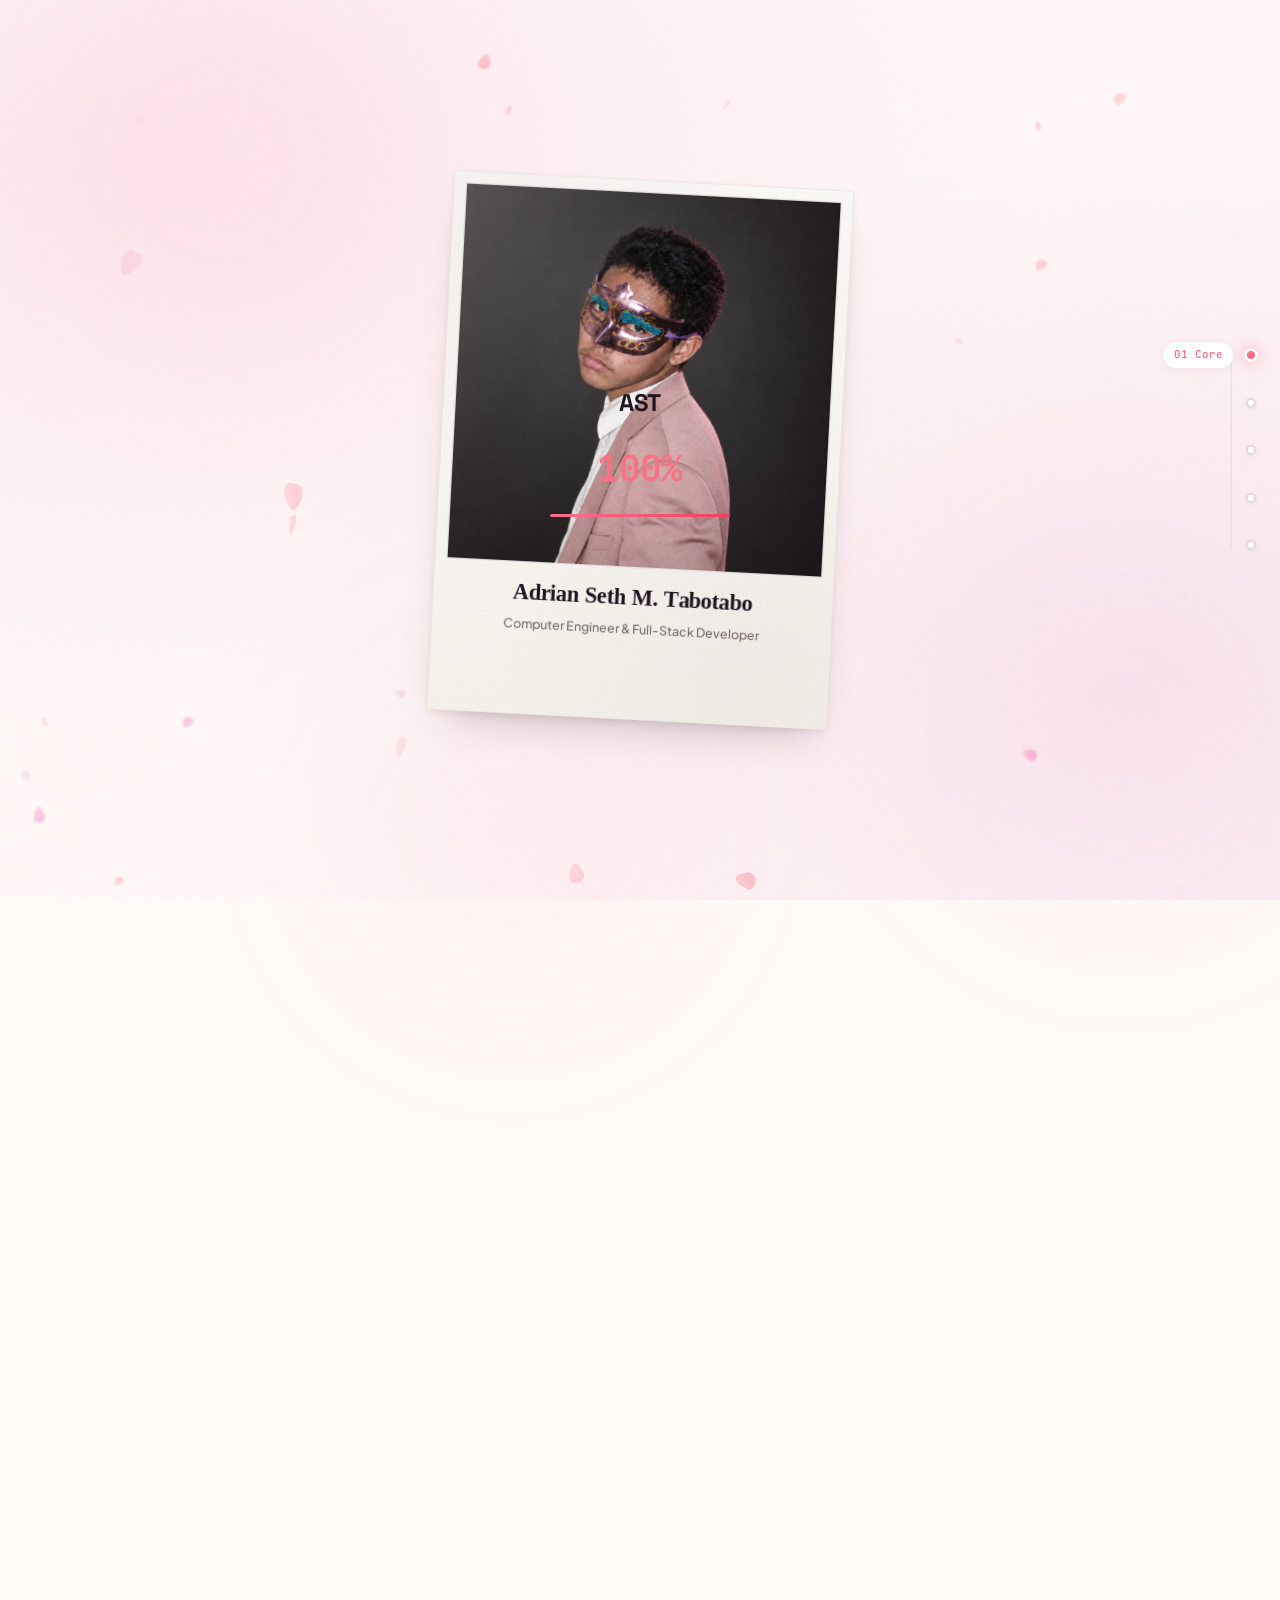
==== commit 5087b930: "feat(senses): expand the curiosity bento into immersive reading panels The Senses chapter previously" ====
--- a/index.html
+++ b/index.html
@@ -26,6 +26,7 @@
   <link rel="stylesheet" href="css/sakura-spiral.css">
   <link rel="stylesheet" href="css/project-themes.css">
   <link rel="stylesheet" href="css/tech-stack.css">
+  <link rel="stylesheet" href="css/senses.css">
 </head>
 <body class="scroll-locked">
 
@@ -285,38 +286,15 @@
           <div class="section-header cabinet-header">
             <p class="cabinet-eyebrow">SENSES &amp; SOUL · 04</p>
             <h2 class="section-title">The Curiosity Cabinet</h2>
-            <p class="section-desc">Six specimens off the workbench — what I build, solve and listen to when nobody asks.</p>
+            <p class="section-desc">Off the workbench. Into my world. Scroll to explore, or pick a curiosity.</p>
           </div>
 
           <div class="cabinet-bento">
 
-            <!-- 01 · Why Soft Pink? — tall tile, keeps the live hue slider -->
-            <article class="cabinet-card bento-tile bento-pink">
+            <!-- 01 · 3D modelling -->
+            <article class="cabinet-card bento-tile bento-3d">
               <header class="bento-head">
                 <span class="bento-index">01</span>
-                <svg class="bento-icon" viewBox="0 0 16 16" fill="none" stroke="currentColor" stroke-width="1.5" stroke-linecap="round" stroke-linejoin="round" aria-hidden="true">
-                  <path d="M8 1.7s4.6 4.7 4.6 7.7a4.6 4.6 0 1 1-9.2 0C3.4 6.4 8 1.7 8 1.7z"/>
-                </svg>
-                <h3 class="bento-label">Why Soft Pink?</h3>
-              </header>
-
-              <p class="bento-copy">
-                Developer portfolios are flooded with harsh matrix greens, stark dark modes and stiff corporate templates. Soft pink is calm intention, empathy for whoever is on the other side of the screen, and the audacity to be gentle while building hardcore systems.
-              </p>
-
-              <div class="pink-swatch" id="pinkSwatchBox" style="--swatch-hue: 350;">
-                <div class="swatch-chip" aria-hidden="true">
-                  <span class="swatch-hex" id="swatchHexText">hsl(350 85% 68%)</span>
-                </div>
-                <input type="range" id="pinkHueSlider" class="swatch-slider" min="300" max="360" value="350" aria-label="Pink hue">
-                <p class="swatch-hint">Drag it. Every rose on this page follows.</p>
-              </div>
-            </article>
-
-            <!-- 02 · 3D modelling — tall tile, four renders -->
-            <article class="cabinet-card bento-tile bento-3d">
-              <header class="bento-head">
-                <span class="bento-index">02</span>
                 <svg class="bento-icon" viewBox="0 0 16 16" fill="none" stroke="currentColor" stroke-width="1.5" stroke-linecap="round" stroke-linejoin="round" aria-hidden="true">
                   <path d="M8 1.6 14.2 5v6L8 14.4 1.8 11V5z"/>
                   <path d="M1.8 5 8 8.4 14.2 5"/>
@@ -337,10 +315,10 @@
               </div>
             </article>
 
-            <!-- 03 · Prototyping -->
+            <!-- 02 · Prototyping -->
             <article class="cabinet-card bento-tile bento-proto">
               <header class="bento-head">
-                <span class="bento-index">03</span>
+                <span class="bento-index">02</span>
                 <svg class="bento-icon" viewBox="0 0 16 16" fill="none" stroke="currentColor" stroke-width="1.5" stroke-linecap="round" stroke-linejoin="round" aria-hidden="true">
                   <rect x="4.6" y="4.6" width="6.8" height="6.8" rx="1.2"/>
                   <path d="M6.6 1.6v3M9.4 1.6v3M6.6 11.4v3M9.4 11.4v3M1.6 6.6h3M1.6 9.4h3M11.4 6.6h3M11.4 9.4h3"/>
@@ -356,10 +334,10 @@
               </div>
             </article>
 
-            <!-- 04 · Computer vision -->
+            <!-- 03 · Computer vision -->
             <article class="cabinet-card bento-tile bento-cv">
               <header class="bento-head">
-                <span class="bento-index">04</span>
+                <span class="bento-index">03</span>
                 <svg class="bento-icon" viewBox="0 0 16 16" fill="none" stroke="currentColor" stroke-width="1.5" stroke-linecap="round" stroke-linejoin="round" aria-hidden="true">
                   <path d="M1.2 8S3.8 3.5 8 3.5 14.8 8 14.8 8 12.2 12.5 8 12.5 1.2 8 1.2 8z"/>
                   <circle cx="8" cy="8" r="2"/>
@@ -373,10 +351,10 @@
               </div>
             </article>
 
-            <!-- 05 · Mathematics -->
+            <!-- 04 · Mathematics -->
             <article class="cabinet-card bento-tile bento-math">
               <header class="bento-head">
-                <span class="bento-index">05</span>
+                <span class="bento-index">04</span>
                 <svg class="bento-icon" viewBox="0 0 16 16" fill="none" stroke="currentColor" stroke-width="1.5" stroke-linecap="round" stroke-linejoin="round" aria-hidden="true">
                   <path d="M2.2 1.9v12h12"/>
                   <path d="M4.6 11.6c2.4 0 2.9-6.9 5.4-6.9 2.1 0 2.4 3.4 3.8 3.4"/>
@@ -390,10 +368,10 @@
               </div>
             </article>
 
-            <!-- 06 · The Listener — wide tile carrying the rotation -->
+            <!-- 05 · The Listener -->
             <article class="cabinet-card bento-tile bento-listener">
               <header class="bento-head">
-                <span class="bento-index">06</span>
+                <span class="bento-index">05</span>
                 <svg class="bento-icon" viewBox="0 0 16 16" fill="none" stroke="currentColor" stroke-width="1.5" stroke-linecap="round" stroke-linejoin="round" aria-hidden="true">
                   <path d="M2.6 11V8.2a5.4 5.4 0 0 1 10.8 0V11"/>
                   <rect x="1.3" y="9.7" width="3" height="4.4" rx="1.5"/>
@@ -406,9 +384,7 @@
                 I listen almost all the time — to music that sets my mental cadence, to the hum of the laptop fan during a compile, to teammates, and most of all to what people actually need before a line of code gets written.
               </p>
 
-              <!-- The rotation. Names live in one shared readout line under the
-                   rail rather than under each cover: twelve captions at the size
-                   a 34px cover allows were unreadable, one at 11px is not. -->
+              <!-- Compact covers in the overview; full portraits and names when expanded. -->
               <div class="artist-rail">
                 <ul class="artist-strip">
                   <li><img src="assets/artists/my-chemical-romance.jpg" loading="lazy" decoding="async" alt=""><span>My Chemical Romance</span></li>
@@ -424,7 +400,6 @@
                   <li><img src="assets/artists/twice.jpg" loading="lazy" decoding="async" alt=""><span>TWICE</span></li>
                   <li><img src="assets/artists/gfriend.jpg" loading="lazy" decoding="async" alt=""><span>GFRIEND</span></li>
                 </ul>
-                <p class="artist-readout" aria-hidden="true">Twelve on rotation — hover one</p>
               </div>
             </article>
 
@@ -624,6 +599,7 @@
   <script src="js/card-tilt.js"></script>
   <script src="js/polaroid-flip.js"></script>
   <script src="js/sakura.js"></script>
+  <script src="js/senses.js"></script>
   <script src="js/scrollytelling.js"></script>
   <script src="js/interactions.js"></script>
   <script src="js/preloader.js"></script>
--- a/css/senses.css
+++ b/css/senses.css
@@ -0,0 +1,77 @@
+/* The overview opens into generous, readable exhibits. */
+#curiosities { height: 780vh; }
+#curiosities .curiosities-stage-container { max-height: 88dvh; padding-top: 16px; }
+#curiosities .cabinet-header { margin-bottom: 20px; max-width: none; }
+#curiosities .cabinet-eyebrow::before { content: ''; width: 7px; height: 7px; background: var(--rose-primary); border-radius: 50%; }
+.senses-viewport { position: relative; flex: 1; min-height: 0; }
+#curiosities .cabinet-bento { position: relative; height: 100%; grid-template-columns: repeat(4, minmax(0, 1fr)); grid-template-rows: repeat(2, minmax(0, 1fr)); gap: 14px; }
+#curiosities .bento-3d { grid-area: 1 / 1 / 3 / 3; }
+#curiosities .bento-proto { grid-area: 1 / 3 / 2 / 4; }
+#curiosities .bento-cv { grid-area: 1 / 4 / 2 / 5; }
+#curiosities .bento-math { grid-area: 2 / 3 / 3 / 4; }
+#curiosities .bento-listener { grid-area: 2 / 4 / 3 / 5; }
+#curiosities .bento-tile { position: relative; padding: 18px; gap: 10px; }
+#curiosities .bento-3d .bento-label { font-size: 1.2rem; }
+#curiosities .bento-media-quad { grid-template-columns: repeat(2, minmax(0, 1fr)); grid-template-rows: repeat(2, minmax(0, 1fr)); }
+#curiosities .bento-media-stack { grid-template-columns: repeat(2, minmax(0, 1fr)); grid-template-rows: minmax(0, 1fr); }
+#curiosities .bento-listener { background: #f8e7ee; }
+#curiosities .bento-listener .bento-copy { max-height: 3.2em; flex-shrink: 0; }
+#curiosities .artist-rail { padding: 0; justify-content: center; }
+#curiosities .artist-strip { grid-template-columns: repeat(6, minmax(0, 1fr)); gap: 8px; }
+#curiosities .artist-strip img { max-width: 42px; border-radius: 8px; filter: none; }
+#curiosities .artist-readout { display: none; }
+#curiosities .cabinet-bento .artist-strip span { display: none; }
+.senses-open { flex: none; display: flex; align-items: center; justify-content: space-between; min-height: 36px; width: 100%; border: 0; border-top: 1px solid var(--border-subtle); padding: 8px 0 0; background: transparent; color: var(--rose-ink); font: 600 11px var(--font-mono); cursor: pointer; }
+.senses-open::after { content: ''; position: absolute; inset: 0; border-radius: inherit; }
+.senses-open:focus-visible::after { outline: 2px solid var(--rose-ink); outline-offset: -3px; }
+.senses-nav { display: flex; gap: 6px; flex: none; padding: 16px 0 0; flex-wrap: wrap; }
+.senses-nav button { border: 1px solid var(--border-subtle); border-radius: 100px; background: var(--surface-glass-solid); color: var(--text-body); min-height: 44px; padding: 8px 16px; font: 500 12px var(--font-body); cursor: pointer; }
+.senses-nav button:hover { border-color: var(--rose-primary); }
+.senses-nav button[aria-current] { background: var(--text-headline); color: white; border-color: var(--text-headline); }
+.senses-nav button:focus-visible { outline: 2px solid var(--rose-ink); outline-offset: 3px; }
+#curiosities .senses-detail { position: absolute; inset: 0; z-index: 3; display: flex; flex-direction: column; padding: clamp(20px, 3vw, 40px); gap: 16px; overflow: auto; background: #fffaf7; border: 1px solid var(--border-glass-hover); border-radius: 24px; box-shadow: var(--shadow-lg); transform-origin: top left; will-change: transform, opacity; grid-area: auto; }
+#curiosities .senses-detail[hidden] { display: none; }
+#curiosities .senses-detail .bento-label { font-size: clamp(1.5rem, 3vw, 2.4rem); letter-spacing: -0.045em; }
+#curiosities .senses-detail .bento-icon { width: 24px; height: 24px; margin: 0 4px; }
+#curiosities .senses-detail .bento-caption,
+#curiosities .senses-detail .bento-copy { display: block; max-height: none; overflow: visible; flex: none; font-size: 14px; line-height: 1.7; max-width: 80ch; color: var(--text-body); }
+#curiosities .senses-detail .bento-media { min-height: 180px; gap: 14px; }
+#curiosities .senses-detail .bento-media img { object-fit: contain; background: #f4edf0; transform: none; }
+#curiosities .senses-detail.bento-listener { background: #f8e7ee; }
+#curiosities .senses-detail .artist-rail { flex: 1; min-height: min-content; }
+#curiosities .senses-detail .artist-strip { grid-template-columns: repeat(6, minmax(0, 1fr)); gap: 16px 22px; align-items: start; }
+#curiosities .senses-detail .artist-strip img { max-width: min(130px, 17vh); width: 100%; border-radius: 12px; }
+#curiosities .senses-detail .artist-strip span { position: static; display: block; opacity: 1; white-space: normal; text-align: center; font-size: 12px; line-height: 1.4; margin-top: 8px; color: var(--text-headline); }
+
+@media (min-width: 701px) and (max-width: 1100px) {
+  #curiosities .cabinet-bento { grid-template-columns: repeat(3, minmax(0, 1fr)); }
+  #curiosities .bento-3d { grid-area: 1 / 1 / 2 / 3; }
+  #curiosities .bento-proto { grid-area: 1 / 3 / 2 / 4; }
+  #curiosities .bento-cv { grid-area: 2 / 1 / 3 / 2; }
+  #curiosities .bento-math { grid-area: 2 / 2 / 3 / 3; }
+  #curiosities .bento-listener { grid-area: 2 / 3 / 3 / 4; }
+  #curiosities .cabinet-bento .bento-media-quad { grid-template-columns: repeat(4, minmax(0, 1fr)); grid-template-rows: minmax(0, 1fr); }
+}
+
+/* Complete content in document flow on small screens and reduced motion. */
+@media (max-width: 700px), (max-height: 560px), (prefers-reduced-motion: reduce) {
+  #curiosities { height: auto; }
+  #curiosities .sticky-stage { position: relative; height: auto; overflow: visible; padding: 64px 0; }
+  #curiosities .curiosities-stage-container { height: auto; max-height: none; opacity: 1; translate: none; scale: none; }
+  #curiosities .cabinet-bento { height: auto; grid-template-columns: repeat(2, minmax(0, 1fr)); grid-template-rows: none; grid-auto-rows: auto; }
+  #curiosities .cabinet-bento > .bento-tile { grid-area: auto; min-height: 0; padding: 20px; scroll-margin-top: 90px; }
+  #curiosities .cabinet-bento > .bento-3d,
+  #curiosities .cabinet-bento > .bento-listener { grid-column: 1 / -1; }
+  #curiosities .bento-caption, #curiosities .bento-copy { display: block; max-height: none !important; overflow: visible; font-size: 13px; flex: none; }
+  #curiosities .bento-media { flex: none; }
+  #curiosities .bento-media img { height: auto; aspect-ratio: 4 / 3; object-fit: contain; transform: none; }
+  #curiosities .bento-media-stack { grid-template-columns: 1fr; grid-template-rows: auto; }
+  #curiosities .artist-strip { grid-template-columns: repeat(4, minmax(0, 1fr)); gap: 20px 12px; }
+  #curiosities .artist-strip img { max-width: 110px; }
+  #curiosities .cabinet-bento .artist-strip span { position: static; display: block; opacity: 1; white-space: normal; text-align: center; margin-top: 8px; font-size: 11px; color: var(--text-headline); }
+  #curiosities .senses-detail, .senses-open, .senses-nav { display: none !important; }
+}
+@media (max-width: 440px) {
+  #curiosities .cabinet-bento { grid-template-columns: 1fr; }
+  #curiosities .artist-strip { grid-template-columns: repeat(3, minmax(0, 1fr)); }
+}
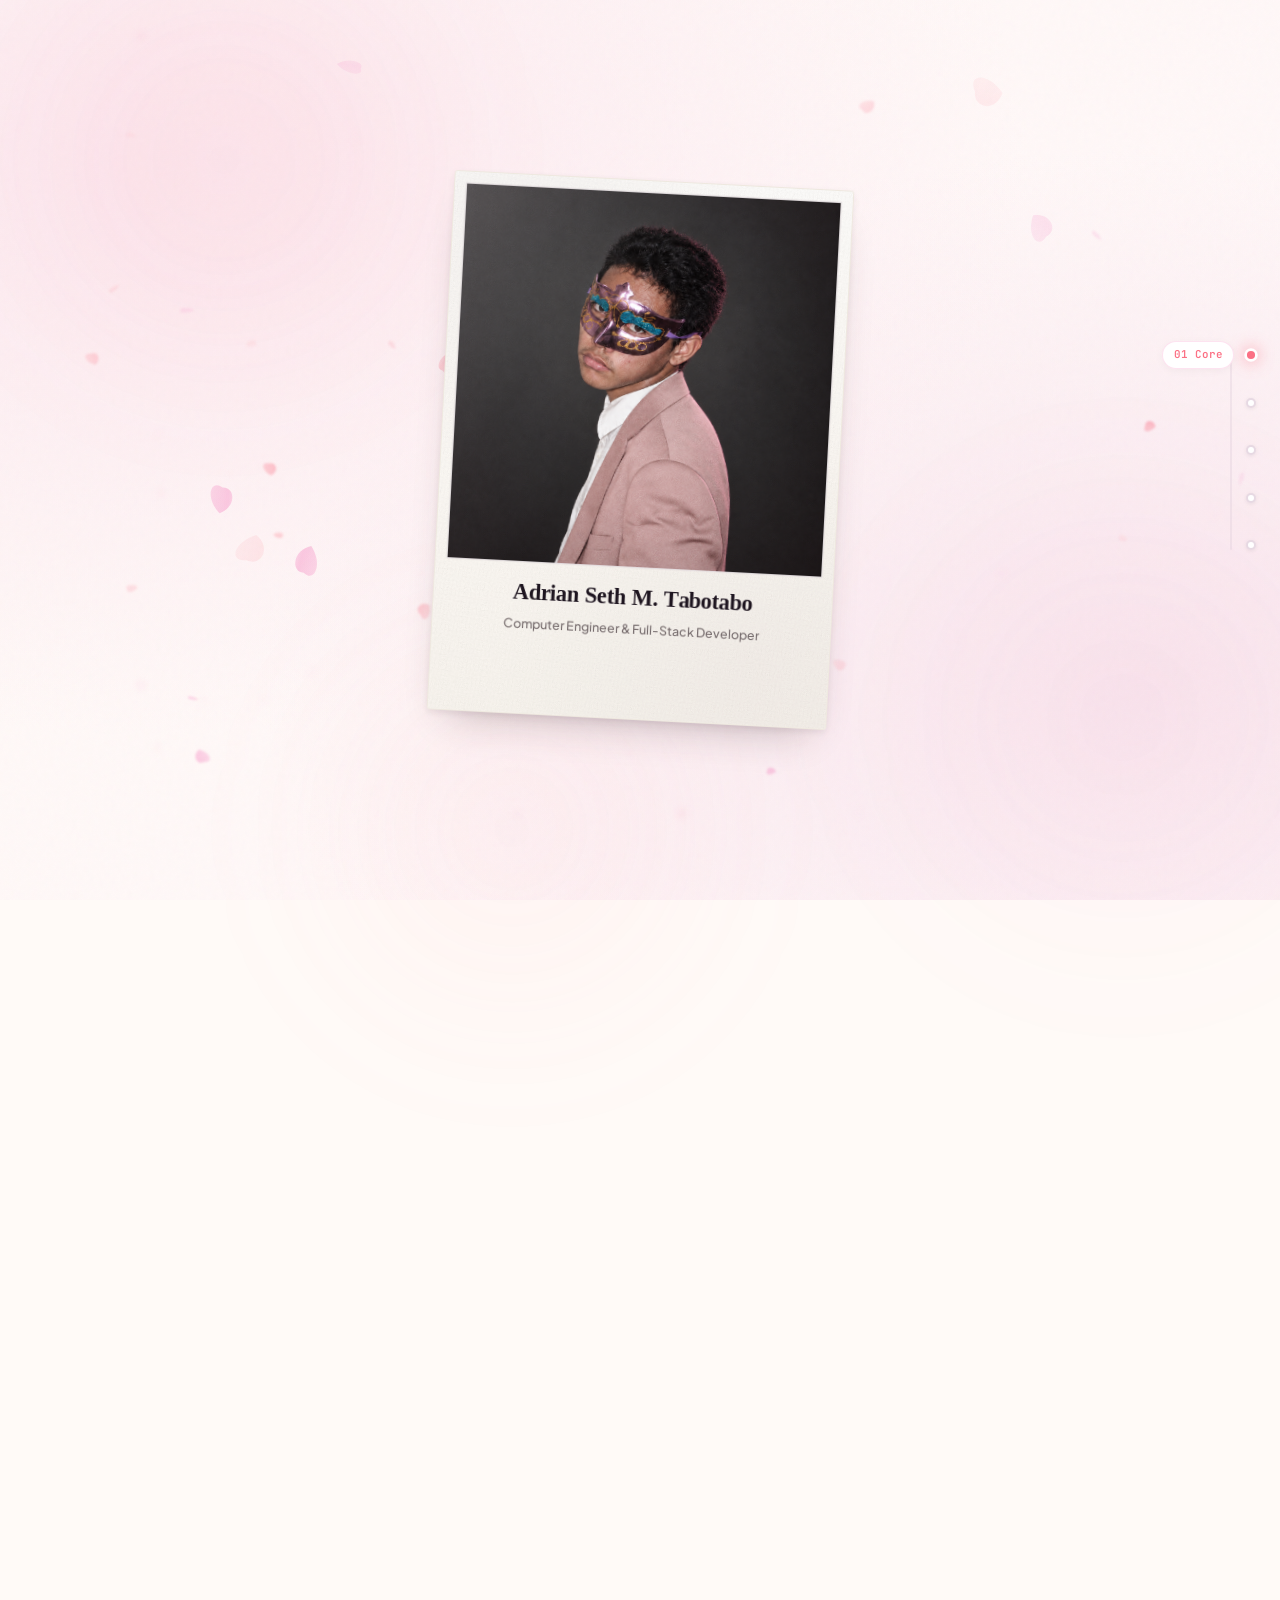
==== commit d81099ac: "feat(senses): turn the curiosity cabinet into an interactive Listening Room Give the Senses chapter " ====
--- a/index.html
+++ b/index.html
@@ -279,14 +279,14 @@
     <!-- ====================================================================
          CHAPTER 4: SENSES & SOUL (CURIOSITY CABINET)
          ==================================================================== -->
-    <section id="curiosities" class="scroll-track curiosities-track" data-chapter="curiosities" aria-label="Personal Taste and Curiosity Cabinet">
+    <section id="curiosities" class="scroll-track curiosities-track" data-chapter="curiosities" aria-label="The Listening Room: personal interests and music">
       <div class="sticky-stage">
         <div class="stage-container curiosities-stage-container">
 
           <div class="section-header cabinet-header">
             <p class="cabinet-eyebrow">SENSES &amp; SOUL · 04</p>
-            <h2 class="section-title">The Curiosity Cabinet</h2>
-            <p class="section-desc">Off the workbench. Into my world. Scroll to explore, or pick a curiosity.</p>
+            <h2 class="section-title">The Listening Room</h2>
+            <p class="section-desc">A few things I get lost in. Come in, take a look around.</p>
           </div>
 
           <div class="cabinet-bento">
--- a/css/senses.css
+++ b/css/senses.css
@@ -1,77 +1,161 @@
-/* The overview opens into generous, readable exhibits. */
-#curiosities { height: 780vh; }
-#curiosities .curiosities-stage-container { max-height: 88dvh; padding-top: 16px; }
-#curiosities .cabinet-header { margin-bottom: 20px; max-width: none; }
-#curiosities .cabinet-eyebrow::before { content: ''; width: 7px; height: 7px; background: var(--rose-primary); border-radius: 50%; }
-.senses-viewport { position: relative; flex: 1; min-height: 0; }
-#curiosities .cabinet-bento { position: relative; height: 100%; grid-template-columns: repeat(4, minmax(0, 1fr)); grid-template-rows: repeat(2, minmax(0, 1fr)); gap: 14px; }
-#curiosities .bento-3d { grid-area: 1 / 1 / 3 / 3; }
-#curiosities .bento-proto { grid-area: 1 / 3 / 2 / 4; }
-#curiosities .bento-cv { grid-area: 1 / 4 / 2 / 5; }
-#curiosities .bento-math { grid-area: 2 / 3 / 3 / 4; }
-#curiosities .bento-listener { grid-area: 2 / 4 / 3 / 5; }
-#curiosities .bento-tile { position: relative; padding: 18px; gap: 10px; }
-#curiosities .bento-3d .bento-label { font-size: 1.2rem; }
-#curiosities .bento-media-quad { grid-template-columns: repeat(2, minmax(0, 1fr)); grid-template-rows: repeat(2, minmax(0, 1fr)); }
-#curiosities .bento-media-stack { grid-template-columns: repeat(2, minmax(0, 1fr)); grid-template-rows: minmax(0, 1fr); }
-#curiosities .bento-listener { background: #f8e7ee; }
-#curiosities .bento-listener .bento-copy { max-height: 3.2em; flex-shrink: 0; }
-#curiosities .artist-rail { padding: 0; justify-content: center; }
-#curiosities .artist-strip { grid-template-columns: repeat(6, minmax(0, 1fr)); gap: 8px; }
-#curiosities .artist-strip img { max-width: 42px; border-radius: 8px; filter: none; }
-#curiosities .artist-readout { display: none; }
-#curiosities .cabinet-bento .artist-strip span { display: none; }
-.senses-open { flex: none; display: flex; align-items: center; justify-content: space-between; min-height: 36px; width: 100%; border: 0; border-top: 1px solid var(--border-subtle); padding: 8px 0 0; background: transparent; color: var(--rose-ink); font: 600 11px var(--font-mono); cursor: pointer; }
-.senses-open::after { content: ''; position: absolute; inset: 0; border-radius: inherit; }
-.senses-open:focus-visible::after { outline: 2px solid var(--rose-ink); outline-offset: -3px; }
-.senses-nav { display: flex; gap: 6px; flex: none; padding: 16px 0 0; flex-wrap: wrap; }
-.senses-nav button { border: 1px solid var(--border-subtle); border-radius: 100px; background: var(--surface-glass-solid); color: var(--text-body); min-height: 44px; padding: 8px 16px; font: 500 12px var(--font-body); cursor: pointer; }
-.senses-nav button:hover { border-color: var(--rose-primary); }
-.senses-nav button[aria-current] { background: var(--text-headline); color: white; border-color: var(--text-headline); }
-.senses-nav button:focus-visible { outline: 2px solid var(--rose-ink); outline-offset: 3px; }
-#curiosities .senses-detail { position: absolute; inset: 0; z-index: 3; display: flex; flex-direction: column; padding: clamp(20px, 3vw, 40px); gap: 16px; overflow: auto; background: #fffaf7; border: 1px solid var(--border-glass-hover); border-radius: 24px; box-shadow: var(--shadow-lg); transform-origin: top left; will-change: transform, opacity; grid-area: auto; }
+/* THE LISTENING ROOM — CSS scenery and local photographs, no dependencies. */
+#curiosities { height: 820vh; --room-ink: #4d263c; }
+#curiosities .curiosities-stage-container { max-height: 90dvh; padding-top: 12px; }
+#curiosities .cabinet-header { margin-bottom: 10px; max-width: none; }
+#curiosities .cabinet-eyebrow { font-size: 10px; letter-spacing: .2em; }
+#curiosities .cabinet-eyebrow::before { content: ''; width: 6px; height: 6px; background: var(--rose-primary); border-radius: 50%; }
+#curiosities .section-title { font-size: clamp(2rem, 4vw, 3.4rem); letter-spacing: -.055em; }
+#curiosities .section-desc { font-size: 13px; }
+.senses-viewport { position: relative; flex: 1; min-height: 0; isolation: isolate; }
+#curiosities .cabinet-bento { position: relative; display: block; height: 100%; perspective: 1200px; transform-origin: center; will-change: transform, opacity; }
+.room-scenery { position: absolute; inset: 0; pointer-events: none; }
+.room-wall { position: absolute; inset: 5% 3% 17%; border: 1px solid #c58c9a55; border-radius: 46% 46% 2% 2% / 18% 18% 2% 2%; background: radial-gradient(ellipse at 20% 10%, #fff3cfcc, transparent 48%), linear-gradient(115deg, #f2d6d9, #f6e4e4 60%, #e9c5d4); box-shadow: inset -25px 0 50px #9a5c7410, 0 22px 70px #80415812; }
+.room-wall::after { content: ''; position: absolute; inset: 0 0 0 75%; border-left: 1px solid #b1808d22; background: linear-gradient(100deg, transparent, #c393aa20); }
+.room-window { position: absolute; width: 16%; height: 40%; left: 8%; top: 11%; display: flex; overflow: hidden; border: 7px solid #fff9eb; border-radius: 90px 90px 2px 2px; background: linear-gradient(#d9bdcc, #ffe5cd); box-shadow: 10px 14px 0 #b47b8e20, inset 0 0 25px #fff; }
+.room-window i { flex: 1; border-right: 3px solid #fff9eb; }
+.room-window::after { content: ''; position: absolute; top: 53%; width: 100%; border-top: 4px solid #fff9eb; }
+.room-floor { position: absolute; left: 3%; right: 3%; bottom: 5%; height: 24%; clip-path: polygon(0 0, 100% 0, 97% 100%, 4% 100%); background: repeating-linear-gradient(95deg, transparent 0 8%, #b0778b18 8.1% 8.3%), linear-gradient(#eac3cd, #f5dfe1); border-top: 6px solid #c18b99; }
+.room-rug { position: absolute; width: 37%; height: 15%; bottom: 8%; left: 32%; transform: skewX(-25deg); border-radius: 50%; border: 6px double #d4a6b6; background: #f9eae5aa; }
+.room-shelf { position: absolute; top: 47%; left: 25%; width: 35%; height: 13px; background: linear-gradient(#e6b9c1 0 35%, #a76c7e 36%); transform: skewY(-3deg); box-shadow: 0 15px 18px #78425422; }
+.room-desk { position: absolute; left: 12%; bottom: 22%; width: 56%; height: 12%; background: linear-gradient(170deg, #f4d5d7, #d3a0b1); transform: skewY(-3deg); border-bottom: 10px solid #ac7389; box-shadow: 0 20px 25px #78425412; }
+.room-desk::before, .room-desk::after { content: ''; position: absolute; top: 100%; height: 70px; width: 10px; background: linear-gradient(90deg, #c48f9f, #a46f83); }
+.room-desk::before { left: 7%; } .room-desk::after { right: 7%; }
+.room-lamp { position: absolute; left: 57%; top: 9%; width: 9%; height: 24%; border-left: 3px solid #b78362; transform: rotate(8deg); transform-origin: top; }
+.room-lamp i { position: absolute; bottom: -5%; left: -40%; width: 85%; height: 35%; border-radius: 50% 50% 12% 12%; background: linear-gradient(100deg,#ebbf94,#ffe4b4); box-shadow: 0 35px 55px 20px #fff0c57a; }
+.room-inscription { position: absolute; top: 17%; left: 65%; font: 600 clamp(10px,1.4vw,18px)/1.35 var(--font-display); letter-spacing: .14em; color: #996778; transform: rotate(-3deg); }
+.room-doorplate { position: absolute; bottom: 1%; right: 7%; color: #8b5f70; font: 9px var(--font-mono); letter-spacing: .16em; }
+
+/* Object placement in the room. */
+#curiosities .cabinet-bento > .bento-tile { position: absolute; display: flex; padding: 0; gap: 0; border: 0; border-radius: 0; overflow: visible; background: none; box-shadow: none; transition: filter .25s; }
+#curiosities .cabinet-bento > .bento-tile:hover { filter: drop-shadow(0 8px 12px #7a3b592b); }
+#curiosities .cabinet-bento .bento-head { position: absolute; top: -28px; left: 0; gap: 7px; }
+#curiosities .cabinet-bento .bento-label { font: 600 11px var(--font-body); color: var(--room-ink); }
+#curiosities .cabinet-bento .bento-index { font-size: 9px; padding: 3px 5px; background: #fffbf1; color: #754157; }
+#curiosities .cabinet-bento .bento-icon,
+#curiosities .cabinet-bento .bento-caption,
+#curiosities .cabinet-bento .bento-copy { display: none; }
+#curiosities .cabinet-bento .bento-media { display: block; overflow: visible; border-radius: 0; min-height: 0; }
+#curiosities .cabinet-bento .bento-media img { display: none; width: 100%; height: 100%; border-radius: 2px; transform: none; }
+#curiosities .cabinet-bento .bento-media img:first-child { display: block; }
+#curiosities .cabinet-bento .bento-3d { left: 28%; top: 16%; width: 26%; height: 29%; transform: rotate(-3deg); }
+#curiosities .cabinet-bento .bento-3d .bento-media { padding: 8px; background: #fff4ee; box-shadow: 7px 8px 0 #ad788a, 12px 16px 20px #78425422; }
+#curiosities .cabinet-bento .bento-3d img { object-fit: cover; }
+#curiosities .cabinet-bento .bento-proto { left: 16%; top: 60%; width: 22%; height: 17%; transform: rotate(-9deg) skewX(5deg); }
+#curiosities .cabinet-bento .bento-proto img { border: 6px solid #f8e7df; box-shadow: 4px 7px 0 #a96e81; object-fit: cover; }
+#curiosities .cabinet-bento .bento-cv { left: 67%; top: 32%; width: 22%; height: 23%; transform: rotate(3deg); }
+#curiosities .cabinet-bento .bento-cv .bento-media { border: 9px solid #543448; border-bottom-width: 17px; border-radius: 9px; box-shadow: 5px 6px 0 #a67c90; background: #543448; }
+#curiosities .cabinet-bento .bento-cv::before { content: ''; position: absolute; bottom: -13%; left: 43%; width: 14%; height: 16%; background: #69475a; }
+#curiosities .cabinet-bento .bento-cv::after { content: ''; position: absolute; bottom: -16%; left: 26%; width: 49%; height: 5%; border-radius: 50%; background: #805b70; }
+#curiosities .cabinet-bento .bento-math { left: 43%; top: 61%; width: 18%; height: 20%; transform: rotate(9deg) skewY(-7deg); }
+#curiosities .cabinet-bento .bento-math .bento-media { border: 8px solid #fff4d8; border-left: 12px solid #c89a98; box-shadow: 2px 3px 0 #fffcf0, 4px 6px 0 #d4b5ac, 8px 15px 15px #78425422; }
+#curiosities .cabinet-bento .bento-listener { left: 73%; top: 68%; width: 19%; height: 20%; transform: rotate(-5deg); }
+#curiosities .cabinet-bento .bento-listener .artist-rail { display: none; }
+.senses-open { display: flex; justify-content: space-between; gap: 10px; padding: 5px 8px; border: 0; border-radius: 3px; background: #fff9ef; color: var(--room-ink); font: 500 10px var(--font-mono); cursor: pointer; flex: none; align-self: flex-start; margin-top: 9px; box-shadow: 1px 2px 0 #b8819420; }
+.senses-open::after { content: ''; position: absolute; inset: -28px -5px -12px; }
+.senses-open:focus-visible { outline: 2px solid var(--rose-ink); outline-offset: 4px; }
+.room-scroll-hint { position: absolute; bottom: -5px; left: 3%; font: 10px var(--font-mono); color: #805366; pointer-events: none; }
+.room-scroll-hint > span { margin-right: 10px; font-size: 17px; }
+
+/* A quiet itinerary remains available during the camera sequence. */
+.senses-nav { display: flex; align-items: center; justify-content: center; gap: 5px; flex: none; padding-top: 25px; }
+.room-nav-label { font: 8px/1.6 var(--font-mono); letter-spacing: .15em; max-width: 60px; color: #84576b; margin-right: 12px; }
+.senses-nav button { display: flex; align-items: center; gap: 7px; border: 0; border-bottom: 1px solid transparent; border-radius: 0; background: transparent; color: var(--text-body); min-height: 44px; padding: 6px 10px; font: 500 11px var(--font-body); cursor: pointer; }
+.room-stop-number { color: #926477; font: 10px var(--font-mono); }
+.senses-nav button:hover { background: #e9bdce22; }
+.senses-nav button[aria-current] { border-color: #8d4a69; color: #7d3556; }
+.senses-nav button:focus-visible, .record-choice:focus-visible { outline: 2px solid var(--rose-ink); outline-offset: 4px; }
+
+/* Close-ups: prints on a desk, an open notebook, a monitor, a record collection. */
+#curiosities .senses-detail { position: absolute; inset: 0; z-index: 3; display: flex; flex-direction: column; padding: 24px 36px; gap: 12px; overflow: auto; background: radial-gradient(ellipse at 0 100%, #e7bdcc88, transparent 65%), #fbf0eb; border: 1px solid #d3a4b64d; border-radius: 8px; box-shadow: 0 25px 70px #6b34551a; transform-origin: center; will-change: transform, opacity; }
 #curiosities .senses-detail[hidden] { display: none; }
-#curiosities .senses-detail .bento-label { font-size: clamp(1.5rem, 3vw, 2.4rem); letter-spacing: -0.045em; }
-#curiosities .senses-detail .bento-icon { width: 24px; height: 24px; margin: 0 4px; }
-#curiosities .senses-detail .bento-caption,
-#curiosities .senses-detail .bento-copy { display: block; max-height: none; overflow: visible; flex: none; font-size: 14px; line-height: 1.7; max-width: 80ch; color: var(--text-body); }
-#curiosities .senses-detail .bento-media { min-height: 180px; gap: 14px; }
-#curiosities .senses-detail .bento-media img { object-fit: contain; background: #f4edf0; transform: none; }
-#curiosities .senses-detail.bento-listener { background: #f8e7ee; }
-#curiosities .senses-detail .artist-rail { flex: 1; min-height: min-content; }
-#curiosities .senses-detail .artist-strip { grid-template-columns: repeat(6, minmax(0, 1fr)); gap: 16px 22px; align-items: start; }
-#curiosities .senses-detail .artist-strip img { max-width: min(130px, 17vh); width: 100%; border-radius: 12px; }
-#curiosities .senses-detail .artist-strip span { position: static; display: block; opacity: 1; white-space: normal; text-align: center; font-size: 12px; line-height: 1.4; margin-top: 8px; color: var(--text-headline); }
+.room-exhibit-note { font: 9px var(--font-mono); letter-spacing: .16em; color: #925a71; margin: 0; }
+#curiosities .senses-detail .bento-label { font-size: clamp(1.5rem, 3vw, 2.4rem); letter-spacing: -.045em; }
+#curiosities .senses-detail .bento-icon, #curiosities .senses-detail .bento-index { display: none; }
+#curiosities .senses-detail .bento-caption, #curiosities .senses-detail .bento-copy { display: block; max-height: none; overflow: visible; flex: none; font-size: 13px; line-height: 1.7; max-width: 78ch; color: var(--text-body); }
+#curiosities .senses-detail .bento-media { min-height: 180px; gap: 18px; padding: 10px; overflow: visible; }
+#curiosities .senses-detail .bento-media-quad { grid-template-columns: repeat(2,minmax(0,1fr)); grid-template-rows: repeat(2,minmax(0,1fr)); }
+#curiosities .senses-detail .bento-media-stack { grid-template-columns: repeat(2,minmax(0,1fr)); grid-template-rows: minmax(0,1fr); }
+#curiosities .senses-detail .bento-media img { object-fit: contain; background: #f9f4ee; border: 7px solid #fffdf6; border-bottom-width: 18px; box-shadow: 0 6px 14px #63324924; border-radius: 1px; transform: rotate(-1deg); }
+#curiosities .senses-detail .bento-media img:nth-child(even) { transform: rotate(1.5deg); }
+#curiosities .senses-detail.bento-cv .bento-media { padding: 12px 22px 25px; background: #4a3346; border-radius: 12px; box-shadow: 0 12px 0 #bc94a7; margin-bottom: 12px; }
+#curiosities .senses-detail.bento-cv img { border: 0; box-shadow: none; background: #241c27; transform: none; }
+#curiosities .senses-detail.bento-math { background: repeating-linear-gradient(0deg, transparent 0 27px, #ba9faa25 28px 29px), #fff5db; }
 
-@media (min-width: 701px) and (max-width: 1100px) {
-  #curiosities .cabinet-bento { grid-template-columns: repeat(3, minmax(0, 1fr)); }
-  #curiosities .bento-3d { grid-area: 1 / 1 / 2 / 3; }
-  #curiosities .bento-proto { grid-area: 1 / 3 / 2 / 4; }
-  #curiosities .bento-cv { grid-area: 2 / 1 / 3 / 2; }
-  #curiosities .bento-math { grid-area: 2 / 2 / 3 / 3; }
-  #curiosities .bento-listener { grid-area: 2 / 3 / 3 / 4; }
-  #curiosities .cabinet-bento .bento-media-quad { grid-template-columns: repeat(4, minmax(0, 1fr)); grid-template-rows: minmax(0, 1fr); }
+/* Selecting a sleeve features its artist. The turntable does not autoplay audio. */
+.room-record-player { min-width: 0; }
+.record-plinth { position: relative; aspect-ratio: 1.22; border-radius: 8px; background: linear-gradient(135deg,#cf9a9e,#af788d); border: 5px solid #ddb4b3; box-shadow: 4px 7px 0 #82556b, 8px 16px 22px #55324622; }
+.record-disc { position: absolute; width: 76%; aspect-ratio: 1; left: 7%; top: 5%; border-radius: 50%; background: repeating-radial-gradient(circle,#2a202d 0 2px,#453143 3px,#251d29 4px 6px); box-shadow: 0 2px 5px #0004; display: grid; place-items: center; }
+.record-disc::after { content: ''; width: 4px; height: 4px; border-radius: 50%; background: #eee; position: absolute; }
+.record-disc > span { display: grid; place-content: center; text-align: center; width: 32%; height: 32%; border-radius: 50%; background: #e8adbc; color: #613a51; font: 9px/1.4 var(--font-mono); }
+.record-arm { position: absolute; right: 10%; top: 12%; height: 60%; width: 5%; border-radius: 8px; background: linear-gradient(90deg,#f1d2b6,#986776); transform: rotate(23deg); transform-origin: top; box-shadow: 3px 3px 3px #43233333; }
+.record-arm::after { content: ''; position: absolute; bottom: -6px; left: -3px; width: 160%; height: 18%; background: #52354d; border-radius: 3px; }
+.record-sleeve { position: absolute; left: -7%; bottom: -8%; width: 59%; aspect-ratio: 1; object-fit: cover; border: 5px solid #fff6eb; box-shadow: 5px 8px 12px #30132944; transform: rotate(-9deg); }
+.record-speed { position: absolute; right: 5%; bottom: 5%; font: 6px var(--font-mono); color: #422236; }
+.record-kicker { margin: 30px 0 6px; color: #965e79; font: 9px var(--font-mono); letter-spacing: .18em; }
+.record-selection { font: 600 clamp(17px,2vw,26px)/1.2 var(--font-display); color: var(--room-ink); letter-spacing: -.04em; }
+.record-instruction { margin-top: 8px; font-size: 11px; line-height: 1.6; color: var(--text-muted); }
+#curiosities .cabinet-bento .record-plinth { height: 100%; aspect-ratio: auto; }
+#curiosities .cabinet-bento .record-disc { width: auto; height: 85%; aspect-ratio: 1; left: 22%; }
+#curiosities .cabinet-bento .room-record-player { flex: 1; min-height: 0; }
+#curiosities .cabinet-bento .record-kicker, #curiosities .cabinet-bento .record-selection, #curiosities .cabinet-bento .record-instruction { display: none; }
+#curiosities .cabinet-bento .record-sleeve { width: 44%; }
+#curiosities .senses-detail.bento-listener { display: grid; grid-template-columns: minmax(170px,.8fr) minmax(0,2fr); grid-template-rows: auto auto auto minmax(0,1fr); column-gap: 44px; background: radial-gradient(ellipse at 15% 70%,#e5bdcd88,transparent 60%),#fbf0eb; }
+#curiosities .senses-detail.bento-listener[hidden] { display: none; }
+#curiosities .senses-detail.bento-listener > .room-exhibit-note,
+#curiosities .senses-detail.bento-listener > .bento-head,
+#curiosities .senses-detail.bento-listener > .bento-copy { grid-column: 1 / -1; }
+#curiosities .senses-detail .room-record-player { align-self: center; padding: 10px 10px 0; }
+#curiosities .senses-detail .artist-rail { padding: 0; justify-content: center; min-height: min-content; }
+#curiosities .artist-strip { grid-template-columns: repeat(6,minmax(0,1fr)); gap: 13px 10px; align-items: start; }
+#curiosities .senses-detail .artist-strip { grid-template-columns: repeat(4,minmax(0,1fr)); }
+#curiosities .artist-strip li { transform: translateY(calc((1 - var(--room-arrival,1)) * 60px)) rotate(calc((1 - var(--room-arrival,1)) * (var(--record-order) - 5) * 5deg)); }
+.record-choice { width: 100%; display: block; border: 0; padding: 0; background: none; cursor: pointer; text-align: left; color: var(--room-ink); }
+#curiosities .artist-strip .record-choice img { width: 100%; max-width: 110px; aspect-ratio: 1; border-radius: 1px; border: 4px solid #fffcf5; box-shadow: 2px 4px 8px #63324925; filter: none; transition: transform .25s, box-shadow .25s; }
+#curiosities .artist-strip .record-choice span { position: static; display: block; opacity: 1; white-space: normal; text-align: center; font-size: 10px; line-height: 1.35; margin-top: 7px; color: var(--room-ink); }
+#curiosities .record-choice[aria-pressed="true"] img { transform: translateY(-5px) rotate(-4deg); box-shadow: 0 0 0 2px #a55478, 4px 9px 12px #63324935; }
+#curiosities .record-choice:hover img { transform: translateY(-5px); }
+
+@media (min-width:701px) and (max-width:1000px) {
+  .room-nav-label { display: none; }
+  .senses-nav { gap: 1px; }
+  .senses-nav button { padding: 6px; font-size: 10px; }
+  #curiosities .senses-detail { padding: 20px; }
+  #curiosities .senses-detail.bento-listener { column-gap: 22px; }
+  #curiosities .artist-strip .record-choice img { max-width: 85px; }
 }
 
-/* Complete content in document flow on small screens and reduced motion. */
-@media (max-width: 700px), (max-height: 560px), (prefers-reduced-motion: reduce) {
+/* The objects unfold as a tactile scrapbook on phones or reduced motion. */
+@media (max-width:700px), (max-height:560px), (prefers-reduced-motion:reduce) {
   #curiosities { height: auto; }
   #curiosities .sticky-stage { position: relative; height: auto; overflow: visible; padding: 64px 0; }
   #curiosities .curiosities-stage-container { height: auto; max-height: none; opacity: 1; translate: none; scale: none; }
-  #curiosities .cabinet-bento { height: auto; grid-template-columns: repeat(2, minmax(0, 1fr)); grid-template-rows: none; grid-auto-rows: auto; }
-  #curiosities .cabinet-bento > .bento-tile { grid-area: auto; min-height: 0; padding: 20px; scroll-margin-top: 90px; }
-  #curiosities .cabinet-bento > .bento-3d,
-  #curiosities .cabinet-bento > .bento-listener { grid-column: 1 / -1; }
-  #curiosities .bento-caption, #curiosities .bento-copy { display: block; max-height: none !important; overflow: visible; font-size: 13px; flex: none; }
-  #curiosities .bento-media { flex: none; }
-  #curiosities .bento-media img { height: auto; aspect-ratio: 4 / 3; object-fit: contain; transform: none; }
-  #curiosities .bento-media-stack { grid-template-columns: 1fr; grid-template-rows: auto; }
-  #curiosities .artist-strip { grid-template-columns: repeat(4, minmax(0, 1fr)); gap: 20px 12px; }
-  #curiosities .artist-strip img { max-width: 110px; }
-  #curiosities .cabinet-bento .artist-strip span { position: static; display: block; opacity: 1; white-space: normal; text-align: center; margin-top: 8px; font-size: 11px; color: var(--text-headline); }
-  #curiosities .senses-detail, .senses-open, .senses-nav { display: none !important; }
+  #curiosities .cabinet-header { margin-bottom: 30px; }
+  #curiosities .cabinet-bento { height: auto; display: grid; grid-template-columns: repeat(2,minmax(0,1fr)); gap: 35px 20px; perspective: none; }
+  .room-scenery, .room-scroll-hint, .senses-open { display: none; }
+  #curiosities .senses-detail { display: none !important; }
+  #curiosities .cabinet-bento > .bento-tile { position: relative; inset: auto; width: auto; height: auto; transform: none; grid-area: auto; padding: 18px; gap: 12px; background: #fcf0e9; border: 1px solid #d3a4b64d; border-radius: 4px; }
+  #curiosities .cabinet-bento > .bento-3d, #curiosities .cabinet-bento > .bento-listener { grid-column: 1 / -1; }
+  #curiosities .cabinet-bento .bento-head { position: static; }
+  #curiosities .cabinet-bento .bento-label { font-size: 20px; }
+  #curiosities .cabinet-bento .bento-caption, #curiosities .cabinet-bento .bento-copy { display: block; max-height: none; overflow: visible; font-size: 13px; line-height: 1.7; flex: none; }
+  #curiosities .cabinet-bento .bento-media { display: grid; flex: none; padding: 0; border: 0; box-shadow: none; background: transparent; gap: 12px; }
+  #curiosities .cabinet-bento .bento-media-quad { grid-template-columns: repeat(2,minmax(0,1fr)); grid-template-rows: auto; }
+  #curiosities .cabinet-bento .bento-media-stack { grid-template-columns: 1fr; grid-template-rows: auto; }
+  #curiosities .cabinet-bento .bento-media img { display: block; height: auto; aspect-ratio: 4/3; object-fit: contain; border: 5px solid #fffdf6; border-bottom-width: 12px; box-shadow: 0 4px 8px #63324920; }
+  #curiosities .cabinet-bento .bento-cv::before, #curiosities .cabinet-bento .bento-cv::after { display: none; }
+  #curiosities .cabinet-bento .bento-math { background: #fff5db; }
+  #curiosities .cabinet-bento .bento-listener .artist-rail { display: flex; padding: 0; }
+  #curiosities .cabinet-bento .room-record-player { width: min(250px,85%); margin: 20px auto; flex: none; }
+  #curiosities .cabinet-bento .record-plinth { aspect-ratio: 1.22; height: auto; }
+  #curiosities .cabinet-bento .record-disc { width: 76%; height: auto; left: 7%; }
+  #curiosities .cabinet-bento .record-kicker, #curiosities .cabinet-bento .record-selection, #curiosities .cabinet-bento .record-instruction { display: block; }
+  #curiosities .artist-strip { grid-template-columns: repeat(4,minmax(0,1fr)); }
+  .senses-nav { display: none; }
 }
-@media (max-width: 440px) {
+@media (max-width:440px) {
   #curiosities .cabinet-bento { grid-template-columns: 1fr; }
-  #curiosities .artist-strip { grid-template-columns: repeat(3, minmax(0, 1fr)); }
+  #curiosities .artist-strip { grid-template-columns: repeat(3,minmax(0,1fr)); }
 }
+@media (prefers-reduced-motion:reduce) {
+  #curiosities *, #curiosities *::after, #curiosities *::before { animation: none !important; transition: none !important; }
+}
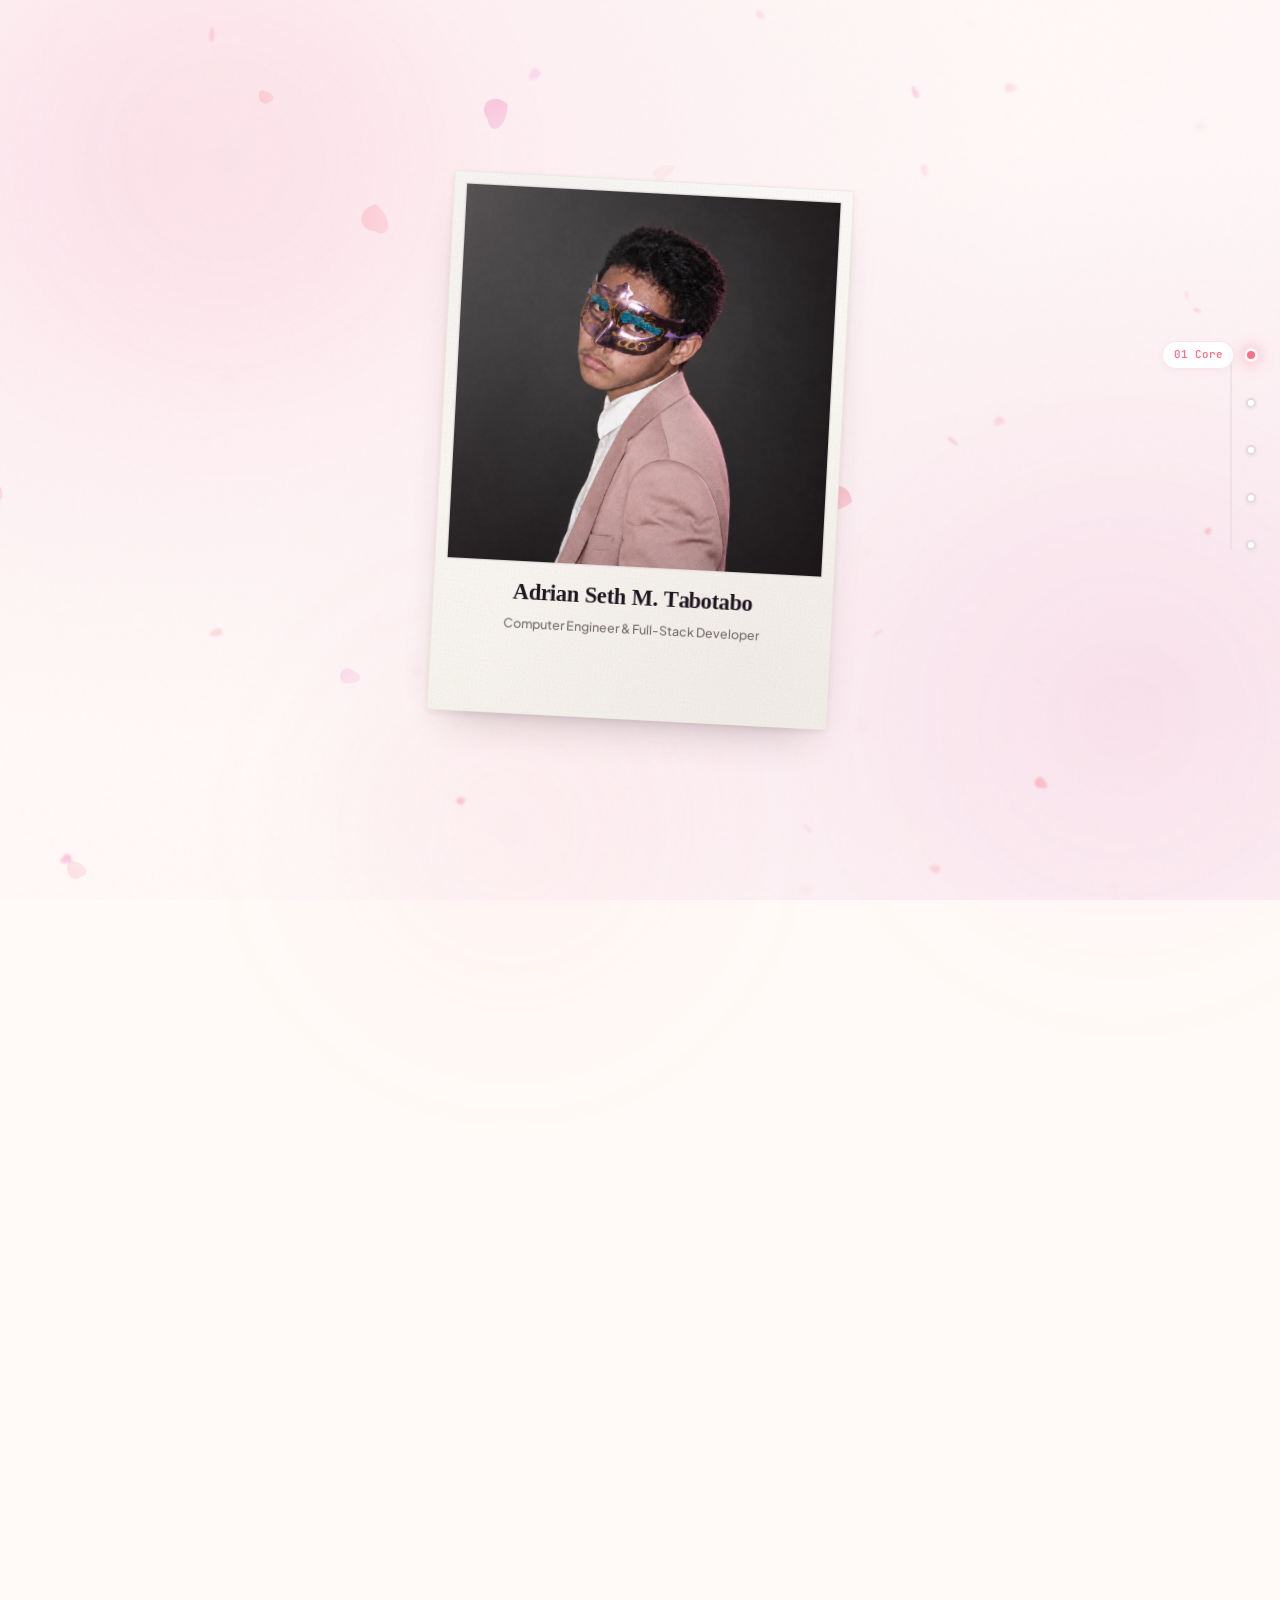
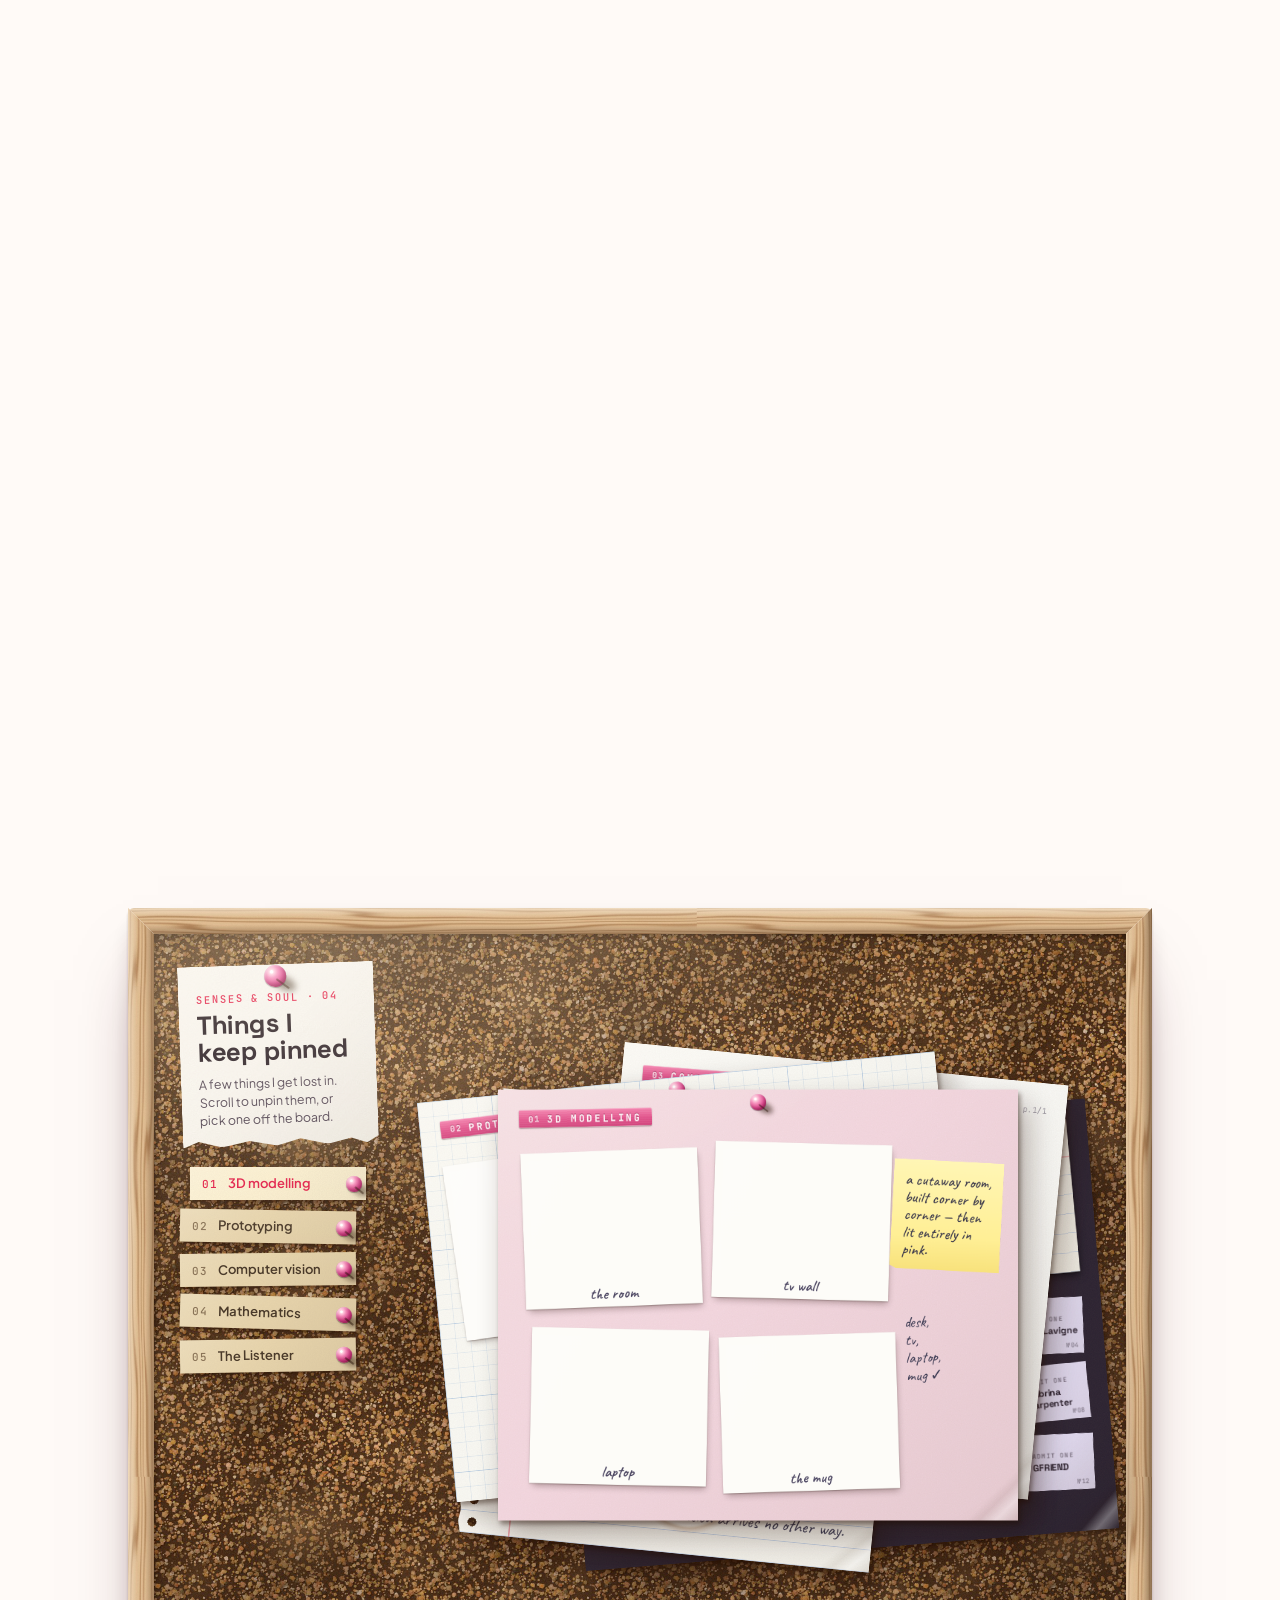
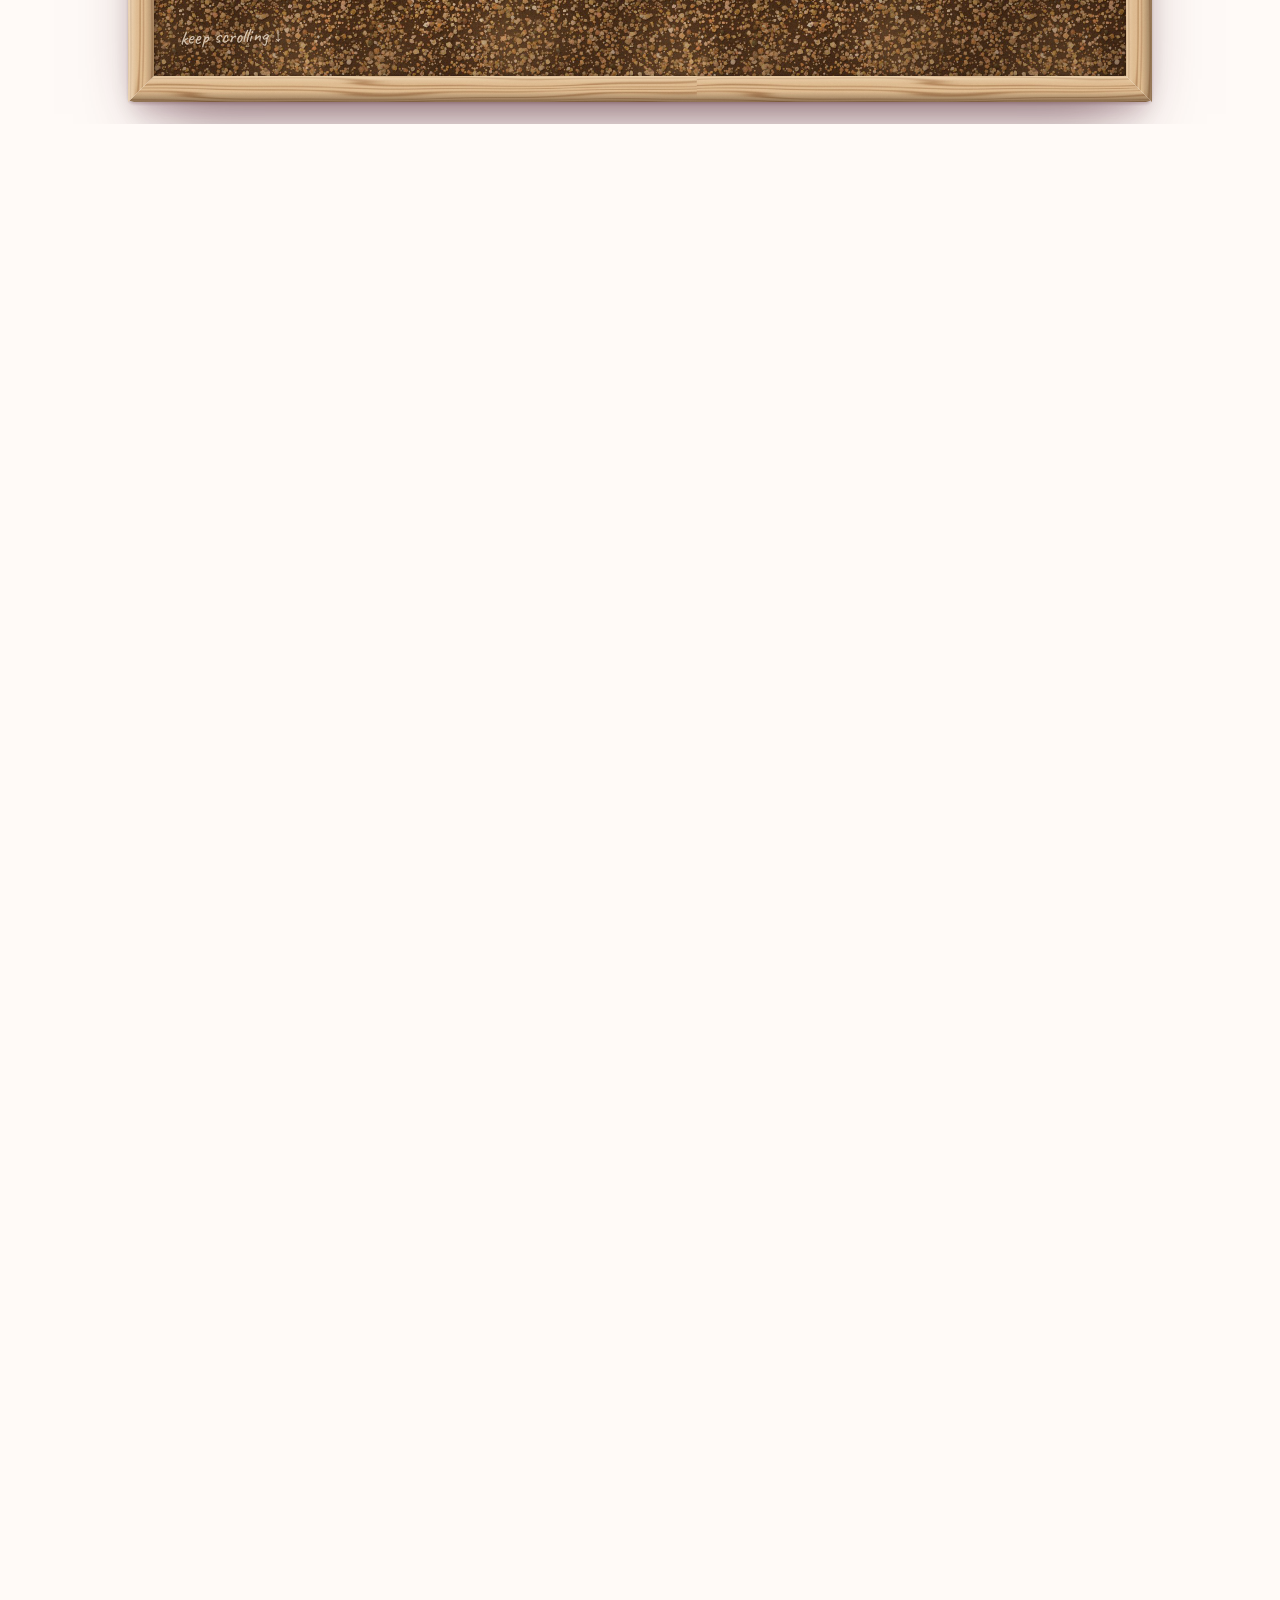
==== commit 148d239a: "feat(senses): pin the curiosities to a hyper-realistic corkboard Replace the Listening Room with a c" ====
--- a/index.html
+++ b/index.html
@@ -277,134 +277,164 @@
     </section>
 
     <!-- ====================================================================
-         CHAPTER 4: SENSES & SOUL (CURIOSITY CABINET)
+         CHAPTER 4: SENSES & SOUL (THE CORKBOARD)
          ==================================================================== -->
-    <section id="curiosities" class="scroll-track curiosities-track" data-chapter="curiosities" aria-label="The Listening Room: personal interests and music">
+    <section id="curiosities" class="scroll-track curiosities-track" data-chapter="curiosities" aria-label="Senses and Soul: things I keep pinned">
       <div class="sticky-stage">
         <div class="stage-container curiosities-stage-container">
 
-          <div class="section-header cabinet-header">
-            <p class="cabinet-eyebrow">SENSES &amp; SOUL · 04</p>
-            <h2 class="section-title">The Listening Room</h2>
-            <p class="section-desc">A few things I get lost in. Come in, take a look around.</p>
-          </div>
-
-          <div class="cabinet-bento">
-
-            <!-- 01 · 3D modelling -->
-            <article class="cabinet-card bento-tile bento-3d">
-              <header class="bento-head">
-                <span class="bento-index">01</span>
-                <svg class="bento-icon" viewBox="0 0 16 16" fill="none" stroke="currentColor" stroke-width="1.5" stroke-linecap="round" stroke-linejoin="round" aria-hidden="true">
-                  <path d="M8 1.6 14.2 5v6L8 14.4 1.8 11V5z"/>
-                  <path d="M1.8 5 8 8.4 14.2 5"/>
-                  <path d="M8 8.4v6"/>
-                </svg>
-                <h3 class="bento-label">3D Modelling</h3>
-              </header>
-              <p class="bento-caption">A cutaway room built corner by corner — desk, TV, laptop, mug — and then lit entirely in pink.</p>
-              <div class="bento-media bento-media-quad">
-                <img src="assets/interests/3d-bondee-room.jpg" loading="lazy" decoding="async"
-                     alt="Isometric render of a cutaway room: wall-mounted TV, L-shaped desk, laptop and chair under moody pink lighting.">
-                <img src="assets/interests/3d-bondee-tv.jpg" loading="lazy" decoding="async"
-                     alt="Isometric render of the same room, framed on the wall-mounted television.">
-                <img src="assets/interests/3d-bondee-laptop.jpg" loading="lazy" decoding="async"
-                     alt="Close render of the modelled laptop on its desk, screen glowing pink.">
-                <img src="assets/interests/3d-bondee-mug.jpg" loading="lazy" decoding="async"
-                     alt="Close render of a modelled mug from the same scene.">
-              </div>
-            </article>
-
-            <!-- 02 · Prototyping -->
-            <article class="cabinet-card bento-tile bento-proto">
-              <header class="bento-head">
-                <span class="bento-index">02</span>
-                <svg class="bento-icon" viewBox="0 0 16 16" fill="none" stroke="currentColor" stroke-width="1.5" stroke-linecap="round" stroke-linejoin="round" aria-hidden="true">
-                  <rect x="4.6" y="4.6" width="6.8" height="6.8" rx="1.2"/>
-                  <path d="M6.6 1.6v3M9.4 1.6v3M6.6 11.4v3M9.4 11.4v3M1.6 6.6h3M1.6 9.4h3M11.4 6.6h3M11.4 9.4h3"/>
-                </svg>
-                <h3 class="bento-label">Prototyping</h3>
-              </header>
-              <p class="bento-caption">A badge reader, a NodeMCU and a relay — a plug that only wakes for the right card.</p>
-              <div class="bento-media bento-media-stack">
-                <img src="assets/interests/prototyping-1.jpg" loading="lazy" decoding="async"
-                     alt="Breadboard prototype of the smart plug: an RFID-RC522 reader, a NodeMCU ESP8266, a relay module and a small OLED prompting for a badge, wired up on a laptop keyboard beside its Wi-Fi autoconnect code.">
-                <img src="assets/interests/prototyping-2.jpg" loading="lazy" decoding="async"
-                     alt="An ESP32-WROOM-32 development board and an ADS1115 16-bit I2C analogue-to-digital converter seated on a breadboard with jumper wires.">
-              </div>
-            </article>
-
-            <!-- 03 · Computer vision -->
-            <article class="cabinet-card bento-tile bento-cv">
-              <header class="bento-head">
-                <span class="bento-index">03</span>
-                <svg class="bento-icon" viewBox="0 0 16 16" fill="none" stroke="currentColor" stroke-width="1.5" stroke-linecap="round" stroke-linejoin="round" aria-hidden="true">
-                  <path d="M1.2 8S3.8 3.5 8 3.5 14.8 8 14.8 8 12.2 12.5 8 12.5 1.2 8 1.2 8z"/>
-                  <circle cx="8" cy="8" r="2"/>
-                </svg>
-                <h3 class="bento-label">Computer Vision</h3>
-              </header>
-              <p class="bento-caption">OpenCV finding a face in the webcam feed. The label it prints is not peer-reviewed.</p>
-              <div class="bento-media">
-                <img src="assets/interests/computer-vision.jpg" loading="lazy" decoding="async"
-                     alt="OpenCV face detection running in PyCharm: a blue bounding box tracking a face on the webcam feed, labelled “certified gwapo”.">
-              </div>
-            </article>
-
-            <!-- 04 · Mathematics -->
-            <article class="cabinet-card bento-tile bento-math">
-              <header class="bento-head">
-                <span class="bento-index">04</span>
-                <svg class="bento-icon" viewBox="0 0 16 16" fill="none" stroke="currentColor" stroke-width="1.5" stroke-linecap="round" stroke-linejoin="round" aria-hidden="true">
-                  <path d="M2.2 1.9v12h12"/>
-                  <path d="M4.6 11.6c2.4 0 2.9-6.9 5.4-6.9 2.1 0 2.4 3.4 3.8 3.4"/>
-                </svg>
-                <h3 class="bento-label">Mathematics</h3>
-              </header>
-              <p class="bento-caption">Integrals and areas between curves, worked by hand — the intuition arrives no other way.</p>
-              <div class="bento-media">
-                <img src="assets/interests/mathematics.jpg" loading="lazy" decoding="async"
-                     alt="A fanned stack of handwritten yellow worksheets covered in integrals, areas between curves and line equations.">
-              </div>
-            </article>
-
-            <!-- 05 · The Listener -->
-            <article class="cabinet-card bento-tile bento-listener">
-              <header class="bento-head">
-                <span class="bento-index">05</span>
-                <svg class="bento-icon" viewBox="0 0 16 16" fill="none" stroke="currentColor" stroke-width="1.5" stroke-linecap="round" stroke-linejoin="round" aria-hidden="true">
-                  <path d="M2.6 11V8.2a5.4 5.4 0 0 1 10.8 0V11"/>
-                  <rect x="1.3" y="9.7" width="3" height="4.4" rx="1.5"/>
-                  <rect x="11.7" y="9.7" width="3" height="4.4" rx="1.5"/>
-                </svg>
-                <h3 class="bento-label">The Listener</h3>
-              </header>
-
-              <p class="bento-copy">
-                I listen almost all the time — to music that sets my mental cadence, to the hum of the laptop fan during a compile, to teammates, and most of all to what people actually need before a line of code gets written.
-              </p>
-
-              <!-- Compact covers in the overview; full portraits and names when expanded. -->
-              <div class="artist-rail">
-                <ul class="artist-strip">
-                  <li><img src="assets/artists/my-chemical-romance.jpg" loading="lazy" decoding="async" alt=""><span>My Chemical Romance</span></li>
-                  <li><img src="assets/artists/paramore.jpg" loading="lazy" decoding="async" alt=""><span>Paramore</span></li>
-                  <li><img src="assets/artists/evanescence.jpg" loading="lazy" decoding="async" alt=""><span>Evanescence</span></li>
-                  <li><img src="assets/artists/avril-lavigne.jpg" loading="lazy" decoding="async" alt=""><span>Avril Lavigne</span></li>
-                  <li><img src="assets/artists/radiohead.jpg" loading="lazy" decoding="async" alt=""><span>Radiohead</span></li>
-                  <li><img src="assets/artists/the-1975.jpg" loading="lazy" decoding="async" alt=""><span>The 1975</span></li>
-                  <li><img src="assets/artists/taylor-swift.jpg" loading="lazy" decoding="async" alt=""><span>Taylor Swift</span></li>
-                  <li><img src="assets/artists/sabrina-carpenter.jpg" loading="lazy" decoding="async" alt=""><span>Sabrina Carpenter</span></li>
-                  <li><img src="assets/artists/keshi.jpg" loading="lazy" decoding="async" alt=""><span>keshi</span></li>
-                  <li><img src="assets/artists/niki.jpg" loading="lazy" decoding="async" alt=""><span>NIKI</span></li>
-                  <li><img src="assets/artists/twice.jpg" loading="lazy" decoding="async" alt=""><span>TWICE</span></li>
-                  <li><img src="assets/artists/gfriend.jpg" loading="lazy" decoding="async" alt=""><span>GFRIEND</span></li>
-                </ul>
-              </div>
-            </article>
-
-          </div>
-
+          <div class="board">
+            <div class="rail rail--top" aria-hidden="true"></div>
+            <div class="rail rail--bottom" aria-hidden="true"></div>
+            <div class="rail rail--left" aria-hidden="true"></div>
+            <div class="rail rail--right" aria-hidden="true"></div>
+
+            <div class="cork">
+              <div class="holes" aria-hidden="true"></div>
+
+              <div class="rail-ui">
+                <header class="title-card">
+                  <span class="pin" aria-hidden="true"><i></i></span>
+                  <p class="eyebrow">SENSES &amp; SOUL · 04</p>
+                  <h2>Things I keep pinned</h2>
+                  <p>A few things I get lost in. Scroll to unpin them, or pick one off the board.</p>
+                </header>
+                <nav aria-label="Pinned curiosities">
+                  <ol class="tags"></ol>
+                </nav>
+                <p class="hint" aria-hidden="true">keep scrolling ↓</p>
+              </div>
+
+              <div class="stack-area">
+                <div class="stack">
+
+                  <!-- 01 · 3D modelling: prints mounted on pink card stock -->
+                  <article class="pin-card card-3d" style="--w:700px;--h:580px" data-tag="3D modelling" aria-labelledby="pin-3d">
+                    <div class="shade shade--far"><i></i></div><div class="shade shade--near"><i></i></div>
+                    <div class="paper p-mat">
+                      <h3 class="dymo" id="pin-3d"><small>01</small>3D Modelling</h3>
+                      <figure class="polaroid" style="left:34px;top:82px;--pr:-2.2deg"><img src="assets/interests/3d-bondee-room.jpg" loading="lazy" decoding="async" alt="Isometric render of a cutaway room: wall-mounted TV, L-shaped desk, laptop and chair under moody pink lighting."><figcaption>the room</figcaption></figure>
+                      <figure class="polaroid" style="left:290px;top:72px;--pr:1.6deg"><img src="assets/interests/3d-bondee-tv.jpg" loading="lazy" decoding="async" alt="The same room, framed on the wall-mounted television."><figcaption>tv wall</figcaption></figure>
+                      <figure class="polaroid" style="left:44px;top:322px;--pr:1.2deg"><img src="assets/interests/3d-bondee-laptop.jpg" loading="lazy" decoding="async" alt="Close render of the modelled laptop on its desk, screen glowing pink."><figcaption>laptop</figcaption></figure>
+                      <figure class="polaroid" style="left:300px;top:330px;--pr:-1.8deg"><img src="assets/interests/3d-bondee-mug.jpg" loading="lazy" decoding="async" alt="Close render of a modelled mug from the same scene."><figcaption>the mug</figcaption></figure>
+                      <p class="sticky" style="left:530px;top:96px;width:148px;--sr:3deg">a cutaway room, built corner by corner — then lit entirely in pink.</p>
+                      <p class="hand checklist" style="left:548px;top:300px">desk,<br>tv,<br>laptop,<br>mug ✓</p>
+                    </div>
+                    <span class="pin" aria-hidden="true"><i></i></span>
+                  </article>
+
+                  <!-- 02 · Prototyping: graph paper -->
+                  <article class="pin-card card-proto" style="--w:700px;--h:540px" data-tag="Prototyping" aria-labelledby="pin-proto">
+                    <div class="shade shade--far"><i></i></div><div class="shade shade--near"><i></i></div>
+                    <div class="paper p-graph">
+                      <h3 class="dymo" id="pin-proto"><small>02</small>Prototyping</h3>
+                      <figure class="photo-print proto-a" style="left:30px;top:82px;width:316px;height:237px;--fr:-2.4deg"><img src="assets/interests/prototyping-1.jpg" loading="lazy" decoding="async" alt="Breadboard prototype of the smart plug: an RFID-RC522 reader, a NodeMCU ESP8266, a relay module and a small OLED prompting for a badge."></figure>
+                      <span class="tape" style="left:140px;top:70px;transform:rotate(-4deg)"></span>
+                      <figure class="photo-print proto-b" style="left:150px;top:292px;width:268px;height:201px;--fr:3.2deg"><img src="assets/interests/prototyping-2.jpg" loading="lazy" decoding="async" alt="An ESP32-WROOM-32 board and an ADS1115 analogue-to-digital converter on a breadboard with jumper wires."></figure>
+                      <span class="tape" style="left:370px;top:292px;transform:rotate(38deg);width:70px"></span>
+                      <svg class="sketch" viewBox="0 0 290 310" aria-hidden="true">
+                        <path d="M12 26 L96 24 L98 78 L10 80 Z"/><text x="24" y="58">RC522</text>
+                        <path d="M150 22 L270 25 L268 88 L152 86 Z"/><text x="164" y="61">NodeMCU</text>
+                        <path d="M98 50 C 115 47, 132 53, 150 52"/><path d="M142 46 L151 52 L142 58"/>
+                        <path d="M208 90 C 206 110, 212 126, 209 146"/><path d="M202 138 L209 147 L216 138"/>
+                        <path d="M160 150 L258 148 L260 204 L158 206 Z"/><text x="180" y="184">relay</text>
+                        <path d="M209 206 C 207 222, 212 236, 209 250"/>
+                        <path d="M188 252 L232 251 L233 290 L187 291 Z"/><path d="M200 262 L200 276 M220 262 L220 276"/>
+                        <text x="8" y="130">badge ✓</text><path class="pink" d="M72 124 C 110 120, 130 140, 150 170"/>
+                        <text class="pink" x="62" y="232">only the</text><text class="pink" x="62" y="254">right card</text>
+                        <path class="pink" d="M146 246 C 160 258, 170 266, 184 270"/>
+                      </svg>
+                      <p class="typed proto-caption">A badge reader, a NodeMCU and a relay — a plug that only wakes for the right card.</p>
+                    </div>
+                    <span class="pin" aria-hidden="true"><i></i></span>
+                  </article>
+
+                  <!-- 03 · Computer vision: office printout -->
+                  <article class="pin-card card-cv" style="--w:600px;--h:560px" data-tag="Computer vision" aria-labelledby="pin-cv">
+                    <div class="shade shade--far"><i></i></div><div class="shade shade--near"><i></i></div>
+                    <div class="paper p-print">
+                      <h3 class="dymo" id="pin-cv"><small>03</small>Computer Vision</h3>
+                      <span class="print-head" aria-hidden="true">face_detect.py · webcam · p.1/1</span>
+                      <div class="shot">
+                        <img src="assets/interests/computer-vision.jpg" loading="lazy" decoding="async" alt="OpenCV face detection running in PyCharm: a blue bounding box tracking a face on the webcam feed, labelled “certified gwapo”.">
+                        <svg class="marker" viewBox="0 0 544 408" aria-hidden="true">
+                          <path d="M290 138 C 302 120, 392 116, 434 126 C 462 134, 454 156, 412 160 C 362 164, 302 162, 288 150 C 280 143, 288 132, 308 127"/>
+                          <path d="M472 66 C 478 86, 466 106, 440 122"/><path d="M434 104 L438 121 L454 114"/>
+                          <text x="380" y="28" transform="rotate(-4 380 28)">not peer-</text>
+                          <text x="392" y="52" transform="rotate(-4 392 52)">reviewed</text>
+                        </svg>
+                      </div>
+                      <p class="typed cv-caption">OpenCV finding a face in the webcam feed. The label it prints is its own opinion.</p>
+                    </div>
+                    <span class="pin" aria-hidden="true"><i></i></span>
+                  </article>
+
+                  <!-- 04 · Mathematics: a page torn from a spiral notebook -->
+                  <article class="pin-card card-math" style="--w:560px;--h:600px" data-tag="Mathematics" data-torn aria-labelledby="pin-math">
+                    <div class="shade shade--far"><i></i></div><div class="shade shade--near"><i></i></div>
+                    <div class="paper p-note">
+                      <h3 class="dymo" id="pin-math"><small>04</small>Mathematics</h3>
+                      <ol class="working" aria-label="Worked example: the area between y equals x and y equals x squared is one sixth.">
+                        <li>area between y = x and y = x²</li>
+                        <li>they meet where x = x² → x = 0, 1</li>
+                        <li>A = ∫<sub>0</sub><sup>1</sup> (x − x²) dx</li>
+                        <li class="ind">= [ x²/2 − x³/3 ]<sub>0</sub><sup>1</sup></li>
+                        <li class="ind">= 1/2 − 1/3 = <span class="ok">1/6 ✓</span></li>
+                      </ol>
+                      <svg class="graph" viewBox="0 0 210 200" aria-hidden="true">
+                        <path class="area" d="M30 170 L170 30 Q 100 140 30 170 Z"/>
+                        <path d="M20 172 L196 170"/><path d="M30 190 L31 14"/>
+                        <path d="M24 176 L176 24"/>
+                        <path d="M30 170 Q 100 142 170 30"/>
+                        <text x="176" y="24">y=x</text><text x="120" y="130">y=x²</text><text x="162" y="192">1</text>
+                      </svg>
+                      <figure class="photo-print math-photo" style="left:330px;top:350px;width:196px;height:147px;--fr:5deg">
+                        <span class="clip" aria-hidden="true"></span>
+                        <img src="assets/interests/mathematics.jpg" loading="lazy" decoding="async" alt="A fanned stack of handwritten yellow worksheets covered in integrals and areas between curves.">
+                      </figure>
+                      <span class="coffee" aria-hidden="true"></span>
+                      <p class="hand math-caption">worked by hand — the intuition arrives no other way.</p>
+                    </div>
+                    <span class="pin" aria-hidden="true"><i></i></span>
+                  </article>
+
+                  <!-- 05 · The Listener: ticket stubs on black card stock -->
+                  <article class="pin-card card-listener" style="--w:720px;--h:580px" data-tag="The Listener" aria-labelledby="pin-listener">
+                    <div class="shade shade--far"><i></i></div><div class="shade shade--near"><i></i></div>
+                    <div class="paper p-black">
+                      <div class="index-card">
+                        <h3 class="dymo" id="pin-listener"><small>05</small>The Listener</h3>
+                        <p class="typed">I listen almost all the time — to music that sets my mental cadence, to the hum of the laptop fan during a compile, to teammates, and most of all to what people actually need before a line of code gets written.</p>
+                        <div class="spinning">
+                          <figure class="photo-print"><img class="spin-img" src="assets/artists/my-chemical-romance.jpg" alt=""></figure>
+                          <span class="hand">now spinning:</span>
+                          <strong class="spin-name" aria-live="polite">My Chemical Romance</strong>
+                        </div>
+                      </div>
+                      <ul class="stubs" aria-label="Artists on rotation">
+                        <li data-artist="my-chemical-romance">My Chemical Romance</li>
+                        <li data-artist="paramore">Paramore</li>
+                        <li data-artist="evanescence">Evanescence</li>
+                        <li data-artist="avril-lavigne">Avril Lavigne</li>
+                        <li data-artist="radiohead">Radiohead</li>
+                        <li data-artist="the-1975">The 1975</li>
+                        <li data-artist="taylor-swift">Taylor Swift</li>
+                        <li data-artist="sabrina-carpenter">Sabrina Carpenter</li>
+                        <li data-artist="keshi">keshi</li>
+                        <li data-artist="niki">NIKI</li>
+                        <li data-artist="twice">TWICE</li>
+                        <li data-artist="gfriend">GFRIEND</li>
+                      </ul>
+                    </div>
+                    <span class="pin" aria-hidden="true"><i></i></span>
+                  </article>
+
+                </div>
+              </div>
+            </div>
+          </div>
+
+          <p class="sr-only senses-announcer" aria-live="polite"></p>
         </div>
       </div>
     </section>
--- a/css/base.css
+++ b/css/base.css
@@ -3,7 +3,7 @@
    ========================================================================== */
 
 /* Google Fonts Imports */
-@import url("https://fonts.googleapis.com/css2?family=JetBrains+Mono:wght@400;500;600&family=Plus+Jakarta+Sans:ital,wght@0,400;0,500;0,600;0,700;1,400&family=Space+Grotesk:wght@500;600;700&display=swap");
+@import url("https://fonts.googleapis.com/css2?family=Caveat:wght@500;600;700&family=JetBrains+Mono:wght@400;500;600&family=Plus+Jakarta+Sans:ital,wght@0,400;0,500;0,600;0,700;1,400&family=Space+Grotesk:wght@500;600;700&display=swap");
 
 *,
 *::before,
--- a/css/scrollytelling.css
+++ b/css/scrollytelling.css
@@ -33,8 +33,9 @@
   height: 320vh;
 }
 
+/* Five beats, one per pinned card: see js/senses.js. */
 .curiosities-track {
-  height: 250vh;
+  height: 520vh;
 }
 
 .contact-track {
@@ -1026,385 +1027,8 @@
 .project-card-archive .project-card-body { padding: var(--space-5); }
 
 /* --------------------------------------------------------------------------
-   7. CHAPTER 5: SENSES & SOUL (CURIOSITY CABINET)
+   7. CHAPTER 5: SENSES & SOUL — styled in css/senses.css (the corkboard)
    -------------------------------------------------------------------------- */
-/* The chapter is a cabinet, so every tile is a specimen: a numbered label, a
-   line saying what you are looking at, and then the thing itself. The header
-   carries the chapter's name and number because the HUD calls this "04 Senses"
-   while the title on screen calls it the Curiosity Cabinet. */
-.cabinet-header {
-  gap: var(--space-1);
-  margin-bottom: var(--space-5);
-  max-width: 62ch;
-}
-
-.cabinet-eyebrow {
-  color: var(--rose-ink);
-  font: 700 11.5px/1.5 var(--font-mono);
-  letter-spacing: 0.14em;
-  display: flex;
-  align-items: center;
-  gap: 8px;
-}
-
-.cabinet-eyebrow::before {
-  content: '🌸';
-  font-size: 12px;
-  line-height: 1;
-}
-
-.cabinet-header .section-desc { font-size: var(--text-sm); }
-
-/* Bento: four columns, three rows, every tile sized to what it carries rather
-   than to a uniform third. The chapter is pinned to one viewport, so the rows
-   are fractions of the space left under the header and the media inside each
-   tile is what flexes — never the grid. */
-.cabinet-bento {
-  display: grid;
-  grid-template-columns: repeat(4, minmax(0, 1fr));
-  /* The last row is weighted up because it holds the single-image tiles, which
-     get one row each; the multi-image tiles above span two rows and so give up
-     only half as much per picture. Evenly divided, computer vision and
-     mathematics were fitting into their cells at under half their area. */
-  grid-template-rows: 1fr 1fr 1.25fr;
-  gap: var(--space-4);
-  width: 100%;
-  flex: 1;
-  min-height: 0;
-}
-
-/* Blocked around the pictures rather than around the prose. Every photo here
-   is 4:3, so the tiles that hold several of them get areas tall enough to stay
-   near that shape once cropped — the 3D tile is two columns by two rows so its
-   2x2 of renders lands at ~1.4:1 per cell rather than the 0.7:1 a narrow
-   column gave it, and prototyping stacks its pair vertically for the same
-   reason. Text tiles take the leftovers, because they compress gracefully and
-   pictures do not. Source order matches this reading order, so the entrance
-   stagger in js/scrollytelling.js sweeps left to right instead of jumping. */
-.bento-pink      { grid-column: 1; grid-row: 1 / span 2; }
-.bento-3d        { grid-column: 2 / span 2; grid-row: 1 / span 2; }
-.bento-proto     { grid-column: 4; grid-row: 1 / span 2; }
-.bento-cv        { grid-column: 1; grid-row: 3; }
-.bento-math      { grid-column: 2; grid-row: 3; }
-.bento-listener  { grid-column: 3 / span 2; grid-row: 3; }
-
-.cabinet-card {
-  padding: var(--space-8);
-  display: flex;
-  flex-direction: column;
-  gap: var(--space-4);
-  background: var(--surface-glass-solid);
-  will-change: translate, opacity;
-}
-
-/* Tiles are tighter than the old cards: there are six of them on one screen
-   instead of three, and the padding is what the pictures need back. They are
-   still cards, though — the rest of the site is rounded, bordered and lifted
-   off the canvas, and this chapter had drifted into flat white rectangles.
-   No transform here: js/scrollytelling.js writes an inline transform on every
-   frame of the entrance, so a hover lift would be overwritten. The border, the
-   shadow and the picture's own scale carry the hover instead. */
-.bento-tile {
-  padding: var(--space-4) var(--space-5);
-  gap: var(--space-2);
-  min-height: 0;
-  overflow: hidden;
-  border-radius: var(--radius-lg);
-  border: 1px solid var(--border-subtle);
-  box-shadow: var(--shadow-sm);
-  transition: border-color var(--transition-fast), box-shadow var(--transition-smooth);
-}
-
-.bento-tile:hover {
-  border-color: var(--border-glass-hover);
-  box-shadow: var(--shadow-card-hover);
-}
-
-/* Single-image tiles in the shallow row: trim the chrome so the print keeps
-   as much of the cell as it can. */
-.bento-cv, .bento-math { padding: var(--space-3) var(--space-4); }
-
-/* Specimen label: number, mark, name — one treatment for all six tiles. The
-   chapter used to run two, a 20px title on the prose tiles and a 12px caps
-   label on the picture tiles, which read as two unrelated card designs sharing
-   a grid. */
-.bento-head {
-  display: flex;
-  align-items: center;
-  gap: 0.5rem;
-  flex: none;
-}
-
-.bento-index {
-  font: 700 0.65rem/1 var(--font-mono);
-  letter-spacing: 0.08em;
-  color: var(--rose-ink);
-  background: var(--rose-tag-bg);
-  border: 1px solid var(--rose-tag-border);
-  border-radius: var(--radius-full);
-  padding: 0.22rem 0.42rem;
-  flex: none;
-}
-
-/* Line marks rather than emoji. The grab-bag of plug, ice cube, eye, ruler and
-   headphones was the only place on the page drawing from an emoji font, and it
-   rendered differently on every platform; these inherit the type colour and
-   the stroke weight of the icons in the outro. */
-.bento-icon {
-  width: 15px;
-  height: 15px;
-  flex: none;
-  color: var(--text-subtle);
-  transition: color var(--transition-fast);
-}
-
-.bento-tile:hover .bento-icon { color: var(--rose-primary); }
-
-.bento-label {
-  font-family: var(--font-display);
-  font-size: 0.86rem;
-  font-weight: 700;
-  letter-spacing: -0.01em;
-  color: var(--text-headline);
-  line-height: 1.2;
-  min-width: 0;
-}
-
-/* The line under the label on the picture tiles. This is the whole point of
-   calling the chapter a cabinet: a photograph with a name over it is a mood
-   board, a photograph with a note under it is a specimen. */
-.bento-caption {
-  font-size: 0.68rem;
-  line-height: 1.45;
-  color: var(--text-muted);
-  margin: 0;
-  flex: none;
-  /* Two lines at the tile widths here; the sentences are written to fit. */
-  display: -webkit-box;
-  -webkit-line-clamp: 2;
-  -webkit-box-orient: vertical;
-  overflow: hidden;
-}
-
-/* Clamped by whole lines rather than merely hidden. These tiles are a fixed
-   fraction of a pinned viewport, so long copy has to stop somewhere — but the
-   old limits were inherited from a narrower layout and cut both paragraphs
-   mid-sentence while leaving a third of the tile empty below. Each clamp below
-   is now set to what its tile actually has room for. */
-.bento-copy {
-  font-size: var(--text-xs);
-  color: var(--text-muted);
-  line-height: 1.6;
-  margin: 0;
-  /* Clipped by whole lines instead of with -webkit-line-clamp. These sit
-     inside a flex tile, and a flex item's display is blockified — which turns
-     -webkit-box into flow-root, kills the clamp and collapses the paragraph to
-     zero height. It was invisible. A max-height that is an exact multiple of
-     the line box cuts on a line boundary and survives being a flex item. */
-  display: block;
-  overflow: hidden;
-  flex: 0 1 auto;
-  min-height: 0;
-}
-
-/* The media block absorbs whatever height the tile has left, and the images
-   cover it. Nothing here is allowed to push the grid taller. */
-.bento-media {
-  flex: 1;
-  min-height: 0;
-  display: grid;
-  gap: 6px;
-  border-radius: var(--radius-md);
-  overflow: hidden;
-}
-
-/* The pair stacks: in a one-column tile, side by side would halve the width
-   and leave each 4:3 print tiny. */
-/* minmax(0, ...) rather than a bare 1fr, on every track. A bare `1fr` is
-   `minmax(auto, 1fr)`, and the auto floor of a row holding an <img> is the
-   height that image transfers from its definite column width through its 4:3
-   ratio — 183px in a 245px column. Two of those will not shrink into the
-   331px the flex slot actually has, so the media grid overflowed the tile and
-   the bottom row of renders was sliced off by the tile's overflow: hidden.
-   Zeroing the floor lets the rows be what they claim to be: fractions of the
-   space left over, with object-fit doing the cropping. */
-.bento-media-stack { grid-template-rows: repeat(2, minmax(0, 1fr)); }
-.bento-media-quad {
-  grid-template-columns: repeat(2, minmax(0, 1fr));
-  grid-template-rows: repeat(2, minmax(0, 1fr));
-}
-
-/* Cropped, not matted. Every source is exactly 1100x825 and the cells they
-   land in run 1.06:1 to 1.4:1, so cover trims between 3% and 20% off one axis
-   — nothing a photograph misses. Fitting them whole instead left a bright mat
-   round every print, which the four dark 3D renders read as holes punched in
-   the tile. The thin inset ring is what keeps a dark render from bleeding into
-   the tile's edge now that the mat is gone. */
-.bento-media img {
-  width: 100%;
-  height: 100%;
-  /* Same reason as the tracks above: a grid item's own automatic minimum size
-     would otherwise hold it at its transferred height. */
-  min-width: 0;
-  min-height: 0;
-  object-fit: cover;
-  display: block;
-  border-radius: var(--radius-sm);
-  background: var(--surface-subtle);
-  box-shadow: inset 0 0 0 1px rgba(30, 21, 32, 0.06);
-  transition: transform var(--transition-spring);
-}
-
-.bento-tile:hover .bento-media img { transform: scale(1.04); }
-
-/* The pink tile is 450px tall and was clamping its paragraph at five lines,
-   which stopped it mid-clause and left the gap above the swatch empty. Eight
-   is what fits; the swatch still takes the slack below it. */
-.bento-pink .bento-copy { max-height: calc(1.6em * 8); }
-.bento-pink .pink-swatch { margin-top: auto; }
-
-/* The shallow third row leaves this tile room for the prose and the rail, but
-   only just — three lines is the whole paragraph at this width. */
-.bento-listener .bento-copy { max-height: calc(1.6em * 3); }
-
-/* The swatch: a field of the colour it is setting, the value in mono over it,
-   and the slider full width underneath. It used to be a gradient lozenge with
-   the control crammed onto one line beside a label, which made the loudest,
-   most saturated object in the chapter out of a footnote. */
-.pink-swatch {
-  display: flex;
-  flex-direction: column;
-  gap: var(--space-2);
-  padding: var(--space-3);
-  border-radius: var(--radius-md);
-  background: var(--surface-subtle);
-  border: 1px solid var(--border-subtle);
-  flex: none;
-}
-
-.swatch-chip {
-  height: 46px;
-  border-radius: var(--radius-sm);
-  background: hsl(var(--swatch-hue, 350) 85% 68%);
-  box-shadow: inset 0 0 0 1px rgba(30, 21, 32, 0.08);
-  display: flex;
-  align-items: flex-end;
-  padding: 0.4rem 0.55rem;
-  transition: background var(--transition-fast);
-}
-
-/* Ink rather than the token rose: this sits on the swatch itself, which the
-   slider is free to move anywhere between 300 and 360. A deep plum holds its
-   contrast across that whole range; #9D174D did not at the magenta end. */
-.swatch-hex {
-  font-family: var(--font-mono);
-  font-size: 0.66rem;
-  font-weight: 700;
-  color: var(--text-headline);
-}
-
-.swatch-slider {
-  width: 100%;
-  cursor: pointer;
-  accent-color: hsl(var(--swatch-hue, 350) 85% 60%);
-}
-
-.swatch-hint {
-  font-size: 0.62rem;
-  line-height: 1.35;
-  color: var(--text-muted);
-  margin: 0;
-}
-
-/* The rotation. A single rail of covers, and one readout line that names the
-   one under the cursor — twelve captions sized to fit under a 34px cover were
-   illegible, so the names now share a slot at a size you can actually read. */
-.artist-rail {
-  position: relative;
-  flex: 1;
-  min-height: 0;
-  display: flex;
-  flex-direction: column;
-  justify-content: flex-end;
-  /* Reserves the readout's slot. The readout and the twelve names are all
-     absolutely positioned into it, so nothing in flow would otherwise leave
-     them room and the covers would sit on top of the caption. */
-  padding-bottom: 1.5em;
-}
-
-.artist-strip {
-  list-style: none;
-  margin: 0;
-  padding: 0;
-  display: grid;
-  grid-template-columns: repeat(12, minmax(0, 1fr));
-  gap: var(--space-2);
-  align-items: end;
-  justify-items: center;
-}
-
-.artist-strip li { min-width: 0; width: 100%; }
-
-/* The cap is load-bearing. A cover sized purely off its column blows up to
-   70-odd pixels the moment the rail gets fewer columns or a wider tile, and
-   two rows of those overflow the tile and land on the prose above. */
-.artist-strip img {
-  width: 100%;
-  max-width: 46px;
-  margin: 0 auto;
-  aspect-ratio: 1;
-  border-radius: 50%;
-  object-fit: cover;
-  display: block;
-  border: 1px solid var(--border-glass);
-  filter: grayscale(0.3);
-  transition: transform var(--transition-spring), filter var(--transition-smooth),
-              border-color var(--transition-fast), box-shadow var(--transition-smooth);
-}
-
-.artist-strip li:hover img {
-  transform: translateY(-4px) scale(1.12);
-  filter: grayscale(0);
-  border-color: var(--rose-primary);
-  box-shadow: var(--rose-glow);
-}
-
-/* Every name is parked in the same slot as the default readout, hidden, and
-   only the hovered one comes up — so no JavaScript is needed to drive the
-   caption and the names stay in the document for a screen reader. */
-.artist-strip span,
-.artist-readout {
-  position: absolute;
-  left: 0;
-  right: 0;
-  bottom: 0;
-  font: 600 0.68rem/1.4 var(--font-body);
-  letter-spacing: 0.01em;
-  color: var(--text-muted);
-  white-space: nowrap;
-  overflow: hidden;
-  text-overflow: ellipsis;
-  margin: 0;
-}
-
-.artist-strip span {
-  opacity: 0;
-  color: var(--rose-ink);
-  transition: opacity var(--transition-fast);
-}
-
-.artist-strip li:hover span { opacity: 1; }
-
-.artist-readout {
-  font-family: var(--font-mono);
-  font-size: 0.62rem;
-  font-weight: 500;
-  letter-spacing: 0.06em;
-  color: var(--text-muted);
-  transition: opacity var(--transition-fast);
-}
-
-.artist-strip:hover ~ .artist-readout { opacity: 0; }
 
 /* --------------------------------------------------------------------------
    8. CHAPTER 6: OUTRO & CONNECTION
@@ -1520,7 +1144,6 @@
 
   .core-narrative-col,
   .core-credentials-bar,
-  .cabinet-card,
   .arsenal-header,
   .arsenal-readout,
   .outro-card,
--- a/css/responsive.css
+++ b/css/responsive.css
@@ -42,76 +42,6 @@
     gap: var(--space-2);
   }
 
-  .cabinet-bento {
-    grid-template-columns: repeat(2, minmax(0, 1fr));
-    grid-template-rows: none;
-    /* Rows share the height that is left rather than claiming a minimum each.
-       A minmax(120px, auto) lets the track grow past the flex-capped stage,
-       and the chapter is pinned to one viewport, so it just spills. */
-    grid-auto-rows: minmax(0, 1fr);
-    gap: var(--space-4);
-  }
-
-  /* Narrow enough that the authored placements stop meaning anything; let the
-     tiles flow in source order instead. */
-  .cabinet-bento > .bento-tile {
-    grid-column: auto;
-    grid-row: auto;
-    padding: var(--space-3);
-    gap: 6px;
-  }
-
-  /* Matches the reset above on specificity and follows it, or the reset wins
-     and the twelve covers get squeezed into half a row. The pink tile widens
-     for a different reason: six tiles flowing into two columns leave one of
-     them alone on a row with an empty cell beside it, and a hole in a bento
-     reads as a bug. Pink is the one tile with no photograph in it, so it is
-     the one that can take a whole row without a picture being stretched to
-     fill it — it becomes a band of the colour across the top, which is what
-     the tile is for. */
-  .cabinet-bento > .bento-listener,
-  .cabinet-bento > .bento-pink { grid-column: 1 / span 2; }
-
-  /* Two columns means roughly half the row height of the desktop bento, so the
-     prose has to give way before the pictures do. */
-  .bento-copy,
-  .bento-pink .bento-copy,
-  .bento-listener .bento-copy { max-height: calc(1.6em * 3); }
-
-  /* The caption is the label on the specimen, so it survives the squeeze at
-     one line rather than disappearing with the prose. */
-  .bento-caption { -webkit-line-clamp: 1; }
-
-  /* The pink tile carries copy AND the swatch, and at half the row height
-     there is not room for both. The swatch is the point of that tile — it is
-     the one thing on this screen you can actually touch — so the prose steps
-     aside rather than being clamped to a meaningless fragment. */
-  .bento-pink .bento-copy { display: none; }
-
-  .pink-swatch { padding: var(--space-2); gap: 6px; }
-  .swatch-chip { height: 34px; padding: 0.25rem 0.4rem; }
-  .swatch-hint { display: none; }
-
-  /* Still one row of twelve — the listener tile spans both columns here, so
-     the width is there — but the covers are capped well under their cells so
-     the rail stays a rail and not six portraits. */
-  .artist-strip { gap: 6px; }
-  .artist-strip img { max-width: 30px; }
-
-  /* The rows are half as tall here and roughly as wide, so the multi-image
-     tiles reshape rather than crop. Two-by-two inside a 3:1 area gives each
-     photo a 3:1 cell and throws away over half its height; one row across
-     lands each nearer the 4:3 it was shot at. */
-  .bento-media-quad {
-    grid-template-columns: repeat(4, minmax(0, 1fr));
-    grid-template-rows: minmax(0, 1fr);
-  }
-
-  .bento-media-stack {
-    grid-template-columns: repeat(2, minmax(0, 1fr));
-    grid-template-rows: minmax(0, 1fr);
-  }
-
   .project-deck {
     width: 82vw;
     height: 56vh;
@@ -122,12 +52,6 @@
    2. MOBILE LANDSCAPE & PHONES (<= 768px)
    -------------------------------------------------------------------------- */
 @media (max-width: 768px) {
-  /* Mobile steps through the cabinet cards discretely, so they need a real
-     cross-fade. Desktop scrubs opacity every frame and must NOT transition. */
-  .cabinet-card {
-    transition: opacity 0.45s cubic-bezier(0.22, 1, 0.36, 1);
-  }
-
   /* Hide side HUD rail on mobile to keep screen pristine */
   .scrolly-hud {
     display: none;
@@ -325,70 +249,6 @@
     margin-top: var(--space-2);
   }
 
-  /* Chapter 4 Mobile: bento tiles occupy the same cell and are stepped through
-     one at a time, because the stage is still pinned to a single viewport. */
-  .cabinet-bento {
-    display: grid;
-    grid-template-columns: 1fr;
-    grid-template-rows: 1fr;
-    grid-auto-rows: auto;
-    position: relative;
-    width: 100%;
-  }
-
-  .cabinet-bento > .bento-tile {
-    grid-area: 1 / 1 / 2 / 2;
-    padding: var(--space-4);
-    gap: var(--space-3);
-  }
-
-  /* One tile per screen here, so nothing is competing for the height and the
-     clamps from the tablet range can all be lifted again. The media goes back
-     to stacking, too: the tablet's rows-into-columns reshuffle assumed a short
-     wide cell, and on a phone it turns four 4:3 renders into four vertical
-     slivers. A single column leaves each one about 2:1 instead. */
-  .bento-media-quad {
-    grid-template-columns: minmax(0, 1fr);
-    grid-template-rows: repeat(4, minmax(0, 1fr));
-  }
-
-  .bento-media-stack {
-    grid-template-columns: minmax(0, 1fr);
-    grid-template-rows: repeat(2, minmax(0, 1fr));
-  }
-
-  .bento-label { font-size: 1.05rem; }
-  .bento-caption { -webkit-line-clamp: 3; font-size: 0.75rem; }
-  .bento-copy,
-  .bento-listener .bento-copy { max-height: calc(1.6em * 10); }
-  .bento-pink .bento-copy { display: block; }
-  .swatch-hint { display: block; }
-  .pink-swatch { padding: var(--space-3); }
-  .swatch-chip { height: 52px; }
-
-  /* Four across, three rows, at a size a thumb can actually aim for. The
-     hover readout never fires on touch, so the names sit under their covers
-     again here — and the rail sits under the prose rather than falling to the
-     bottom of a tile that now owns the whole screen. */
-  .artist-rail {
-    padding-bottom: 0;
-    justify-content: flex-start;
-    margin-top: var(--space-2);
-  }
-  .artist-strip { grid-template-columns: repeat(4, minmax(0, 1fr)); gap: var(--space-3); }
-  .artist-strip img { filter: none; max-width: 58px; }
-  .artist-strip span {
-    position: static;
-    opacity: 1;
-    display: block;
-    margin-top: 4px;
-    text-align: center;
-    font-size: 0.6rem;
-    white-space: normal;
-    color: var(--text-muted);
-  }
-  .artist-readout { display: none; }
-
   /* Chapter 6 Mobile */
   .outro-card {
     padding: var(--space-8) var(--space-4);
--- a/css/senses.css
+++ b/css/senses.css
@@ -1,161 +1,400 @@
-/* THE LISTENING ROOM — CSS scenery and local photographs, no dependencies. */
-#curiosities { height: 820vh; --room-ink: #4d263c; }
-#curiosities .curiosities-stage-container { max-height: 90dvh; padding-top: 12px; }
-#curiosities .cabinet-header { margin-bottom: 10px; max-width: none; }
-#curiosities .cabinet-eyebrow { font-size: 10px; letter-spacing: .2em; }
-#curiosities .cabinet-eyebrow::before { content: ''; width: 6px; height: 6px; background: var(--rose-primary); border-radius: 50%; }
-#curiosities .section-title { font-size: clamp(2rem, 4vw, 3.4rem); letter-spacing: -.055em; }
-#curiosities .section-desc { font-size: 13px; }
-.senses-viewport { position: relative; flex: 1; min-height: 0; isolation: isolate; }
-#curiosities .cabinet-bento { position: relative; display: block; height: 100%; perspective: 1200px; transform-origin: center; will-change: transform, opacity; }
-.room-scenery { position: absolute; inset: 0; pointer-events: none; }
-.room-wall { position: absolute; inset: 5% 3% 17%; border: 1px solid #c58c9a55; border-radius: 46% 46% 2% 2% / 18% 18% 2% 2%; background: radial-gradient(ellipse at 20% 10%, #fff3cfcc, transparent 48%), linear-gradient(115deg, #f2d6d9, #f6e4e4 60%, #e9c5d4); box-shadow: inset -25px 0 50px #9a5c7410, 0 22px 70px #80415812; }
-.room-wall::after { content: ''; position: absolute; inset: 0 0 0 75%; border-left: 1px solid #b1808d22; background: linear-gradient(100deg, transparent, #c393aa20); }
-.room-window { position: absolute; width: 16%; height: 40%; left: 8%; top: 11%; display: flex; overflow: hidden; border: 7px solid #fff9eb; border-radius: 90px 90px 2px 2px; background: linear-gradient(#d9bdcc, #ffe5cd); box-shadow: 10px 14px 0 #b47b8e20, inset 0 0 25px #fff; }
-.room-window i { flex: 1; border-right: 3px solid #fff9eb; }
-.room-window::after { content: ''; position: absolute; top: 53%; width: 100%; border-top: 4px solid #fff9eb; }
-.room-floor { position: absolute; left: 3%; right: 3%; bottom: 5%; height: 24%; clip-path: polygon(0 0, 100% 0, 97% 100%, 4% 100%); background: repeating-linear-gradient(95deg, transparent 0 8%, #b0778b18 8.1% 8.3%), linear-gradient(#eac3cd, #f5dfe1); border-top: 6px solid #c18b99; }
-.room-rug { position: absolute; width: 37%; height: 15%; bottom: 8%; left: 32%; transform: skewX(-25deg); border-radius: 50%; border: 6px double #d4a6b6; background: #f9eae5aa; }
-.room-shelf { position: absolute; top: 47%; left: 25%; width: 35%; height: 13px; background: linear-gradient(#e6b9c1 0 35%, #a76c7e 36%); transform: skewY(-3deg); box-shadow: 0 15px 18px #78425422; }
-.room-desk { position: absolute; left: 12%; bottom: 22%; width: 56%; height: 12%; background: linear-gradient(170deg, #f4d5d7, #d3a0b1); transform: skewY(-3deg); border-bottom: 10px solid #ac7389; box-shadow: 0 20px 25px #78425412; }
-.room-desk::before, .room-desk::after { content: ''; position: absolute; top: 100%; height: 70px; width: 10px; background: linear-gradient(90deg, #c48f9f, #a46f83); }
-.room-desk::before { left: 7%; } .room-desk::after { right: 7%; }
-.room-lamp { position: absolute; left: 57%; top: 9%; width: 9%; height: 24%; border-left: 3px solid #b78362; transform: rotate(8deg); transform-origin: top; }
-.room-lamp i { position: absolute; bottom: -5%; left: -40%; width: 85%; height: 35%; border-radius: 50% 50% 12% 12%; background: linear-gradient(100deg,#ebbf94,#ffe4b4); box-shadow: 0 35px 55px 20px #fff0c57a; }
-.room-inscription { position: absolute; top: 17%; left: 65%; font: 600 clamp(10px,1.4vw,18px)/1.35 var(--font-display); letter-spacing: .14em; color: #996778; transform: rotate(-3deg); }
-.room-doorplate { position: absolute; bottom: 1%; right: 7%; color: #8b5f70; font: 9px var(--font-mono); letter-spacing: .16em; }
-
-/* Object placement in the room. */
-#curiosities .cabinet-bento > .bento-tile { position: absolute; display: flex; padding: 0; gap: 0; border: 0; border-radius: 0; overflow: visible; background: none; box-shadow: none; transition: filter .25s; }
-#curiosities .cabinet-bento > .bento-tile:hover { filter: drop-shadow(0 8px 12px #7a3b592b); }
-#curiosities .cabinet-bento .bento-head { position: absolute; top: -28px; left: 0; gap: 7px; }
-#curiosities .cabinet-bento .bento-label { font: 600 11px var(--font-body); color: var(--room-ink); }
-#curiosities .cabinet-bento .bento-index { font-size: 9px; padding: 3px 5px; background: #fffbf1; color: #754157; }
-#curiosities .cabinet-bento .bento-icon,
-#curiosities .cabinet-bento .bento-caption,
-#curiosities .cabinet-bento .bento-copy { display: none; }
-#curiosities .cabinet-bento .bento-media { display: block; overflow: visible; border-radius: 0; min-height: 0; }
-#curiosities .cabinet-bento .bento-media img { display: none; width: 100%; height: 100%; border-radius: 2px; transform: none; }
-#curiosities .cabinet-bento .bento-media img:first-child { display: block; }
-#curiosities .cabinet-bento .bento-3d { left: 28%; top: 16%; width: 26%; height: 29%; transform: rotate(-3deg); }
-#curiosities .cabinet-bento .bento-3d .bento-media { padding: 8px; background: #fff4ee; box-shadow: 7px 8px 0 #ad788a, 12px 16px 20px #78425422; }
-#curiosities .cabinet-bento .bento-3d img { object-fit: cover; }
-#curiosities .cabinet-bento .bento-proto { left: 16%; top: 60%; width: 22%; height: 17%; transform: rotate(-9deg) skewX(5deg); }
-#curiosities .cabinet-bento .bento-proto img { border: 6px solid #f8e7df; box-shadow: 4px 7px 0 #a96e81; object-fit: cover; }
-#curiosities .cabinet-bento .bento-cv { left: 67%; top: 32%; width: 22%; height: 23%; transform: rotate(3deg); }
-#curiosities .cabinet-bento .bento-cv .bento-media { border: 9px solid #543448; border-bottom-width: 17px; border-radius: 9px; box-shadow: 5px 6px 0 #a67c90; background: #543448; }
-#curiosities .cabinet-bento .bento-cv::before { content: ''; position: absolute; bottom: -13%; left: 43%; width: 14%; height: 16%; background: #69475a; }
-#curiosities .cabinet-bento .bento-cv::after { content: ''; position: absolute; bottom: -16%; left: 26%; width: 49%; height: 5%; border-radius: 50%; background: #805b70; }
-#curiosities .cabinet-bento .bento-math { left: 43%; top: 61%; width: 18%; height: 20%; transform: rotate(9deg) skewY(-7deg); }
-#curiosities .cabinet-bento .bento-math .bento-media { border: 8px solid #fff4d8; border-left: 12px solid #c89a98; box-shadow: 2px 3px 0 #fffcf0, 4px 6px 0 #d4b5ac, 8px 15px 15px #78425422; }
-#curiosities .cabinet-bento .bento-listener { left: 73%; top: 68%; width: 19%; height: 20%; transform: rotate(-5deg); }
-#curiosities .cabinet-bento .bento-listener .artist-rail { display: none; }
-.senses-open { display: flex; justify-content: space-between; gap: 10px; padding: 5px 8px; border: 0; border-radius: 3px; background: #fff9ef; color: var(--room-ink); font: 500 10px var(--font-mono); cursor: pointer; flex: none; align-self: flex-start; margin-top: 9px; box-shadow: 1px 2px 0 #b8819420; }
-.senses-open::after { content: ''; position: absolute; inset: -28px -5px -12px; }
-.senses-open:focus-visible { outline: 2px solid var(--rose-ink); outline-offset: 4px; }
-.room-scroll-hint { position: absolute; bottom: -5px; left: 3%; font: 10px var(--font-mono); color: #805366; pointer-events: none; }
-.room-scroll-hint > span { margin-right: 10px; font-size: 17px; }
-
-/* A quiet itinerary remains available during the camera sequence. */
-.senses-nav { display: flex; align-items: center; justify-content: center; gap: 5px; flex: none; padding-top: 25px; }
-.room-nav-label { font: 8px/1.6 var(--font-mono); letter-spacing: .15em; max-width: 60px; color: #84576b; margin-right: 12px; }
-.senses-nav button { display: flex; align-items: center; gap: 7px; border: 0; border-bottom: 1px solid transparent; border-radius: 0; background: transparent; color: var(--text-body); min-height: 44px; padding: 6px 10px; font: 500 11px var(--font-body); cursor: pointer; }
-.room-stop-number { color: #926477; font: 10px var(--font-mono); }
-.senses-nav button:hover { background: #e9bdce22; }
-.senses-nav button[aria-current] { border-color: #8d4a69; color: #7d3556; }
-.senses-nav button:focus-visible, .record-choice:focus-visible { outline: 2px solid var(--rose-ink); outline-offset: 4px; }
-
-/* Close-ups: prints on a desk, an open notebook, a monitor, a record collection. */
-#curiosities .senses-detail { position: absolute; inset: 0; z-index: 3; display: flex; flex-direction: column; padding: 24px 36px; gap: 12px; overflow: auto; background: radial-gradient(ellipse at 0 100%, #e7bdcc88, transparent 65%), #fbf0eb; border: 1px solid #d3a4b64d; border-radius: 8px; box-shadow: 0 25px 70px #6b34551a; transform-origin: center; will-change: transform, opacity; }
-#curiosities .senses-detail[hidden] { display: none; }
-.room-exhibit-note { font: 9px var(--font-mono); letter-spacing: .16em; color: #925a71; margin: 0; }
-#curiosities .senses-detail .bento-label { font-size: clamp(1.5rem, 3vw, 2.4rem); letter-spacing: -.045em; }
-#curiosities .senses-detail .bento-icon, #curiosities .senses-detail .bento-index { display: none; }
-#curiosities .senses-detail .bento-caption, #curiosities .senses-detail .bento-copy { display: block; max-height: none; overflow: visible; flex: none; font-size: 13px; line-height: 1.7; max-width: 78ch; color: var(--text-body); }
-#curiosities .senses-detail .bento-media { min-height: 180px; gap: 18px; padding: 10px; overflow: visible; }
-#curiosities .senses-detail .bento-media-quad { grid-template-columns: repeat(2,minmax(0,1fr)); grid-template-rows: repeat(2,minmax(0,1fr)); }
-#curiosities .senses-detail .bento-media-stack { grid-template-columns: repeat(2,minmax(0,1fr)); grid-template-rows: minmax(0,1fr); }
-#curiosities .senses-detail .bento-media img { object-fit: contain; background: #f9f4ee; border: 7px solid #fffdf6; border-bottom-width: 18px; box-shadow: 0 6px 14px #63324924; border-radius: 1px; transform: rotate(-1deg); }
-#curiosities .senses-detail .bento-media img:nth-child(even) { transform: rotate(1.5deg); }
-#curiosities .senses-detail.bento-cv .bento-media { padding: 12px 22px 25px; background: #4a3346; border-radius: 12px; box-shadow: 0 12px 0 #bc94a7; margin-bottom: 12px; }
-#curiosities .senses-detail.bento-cv img { border: 0; box-shadow: none; background: #241c27; transform: none; }
-#curiosities .senses-detail.bento-math { background: repeating-linear-gradient(0deg, transparent 0 27px, #ba9faa25 28px 29px), #fff5db; }
-
-/* Selecting a sleeve features its artist. The turntable does not autoplay audio. */
-.room-record-player { min-width: 0; }
-.record-plinth { position: relative; aspect-ratio: 1.22; border-radius: 8px; background: linear-gradient(135deg,#cf9a9e,#af788d); border: 5px solid #ddb4b3; box-shadow: 4px 7px 0 #82556b, 8px 16px 22px #55324622; }
-.record-disc { position: absolute; width: 76%; aspect-ratio: 1; left: 7%; top: 5%; border-radius: 50%; background: repeating-radial-gradient(circle,#2a202d 0 2px,#453143 3px,#251d29 4px 6px); box-shadow: 0 2px 5px #0004; display: grid; place-items: center; }
-.record-disc::after { content: ''; width: 4px; height: 4px; border-radius: 50%; background: #eee; position: absolute; }
-.record-disc > span { display: grid; place-content: center; text-align: center; width: 32%; height: 32%; border-radius: 50%; background: #e8adbc; color: #613a51; font: 9px/1.4 var(--font-mono); }
-.record-arm { position: absolute; right: 10%; top: 12%; height: 60%; width: 5%; border-radius: 8px; background: linear-gradient(90deg,#f1d2b6,#986776); transform: rotate(23deg); transform-origin: top; box-shadow: 3px 3px 3px #43233333; }
-.record-arm::after { content: ''; position: absolute; bottom: -6px; left: -3px; width: 160%; height: 18%; background: #52354d; border-radius: 3px; }
-.record-sleeve { position: absolute; left: -7%; bottom: -8%; width: 59%; aspect-ratio: 1; object-fit: cover; border: 5px solid #fff6eb; box-shadow: 5px 8px 12px #30132944; transform: rotate(-9deg); }
-.record-speed { position: absolute; right: 5%; bottom: 5%; font: 6px var(--font-mono); color: #422236; }
-.record-kicker { margin: 30px 0 6px; color: #965e79; font: 9px var(--font-mono); letter-spacing: .18em; }
-.record-selection { font: 600 clamp(17px,2vw,26px)/1.2 var(--font-display); color: var(--room-ink); letter-spacing: -.04em; }
-.record-instruction { margin-top: 8px; font-size: 11px; line-height: 1.6; color: var(--text-muted); }
-#curiosities .cabinet-bento .record-plinth { height: 100%; aspect-ratio: auto; }
-#curiosities .cabinet-bento .record-disc { width: auto; height: 85%; aspect-ratio: 1; left: 22%; }
-#curiosities .cabinet-bento .room-record-player { flex: 1; min-height: 0; }
-#curiosities .cabinet-bento .record-kicker, #curiosities .cabinet-bento .record-selection, #curiosities .cabinet-bento .record-instruction { display: none; }
-#curiosities .cabinet-bento .record-sleeve { width: 44%; }
-#curiosities .senses-detail.bento-listener { display: grid; grid-template-columns: minmax(170px,.8fr) minmax(0,2fr); grid-template-rows: auto auto auto minmax(0,1fr); column-gap: 44px; background: radial-gradient(ellipse at 15% 70%,#e5bdcd88,transparent 60%),#fbf0eb; }
-#curiosities .senses-detail.bento-listener[hidden] { display: none; }
-#curiosities .senses-detail.bento-listener > .room-exhibit-note,
-#curiosities .senses-detail.bento-listener > .bento-head,
-#curiosities .senses-detail.bento-listener > .bento-copy { grid-column: 1 / -1; }
-#curiosities .senses-detail .room-record-player { align-self: center; padding: 10px 10px 0; }
-#curiosities .senses-detail .artist-rail { padding: 0; justify-content: center; min-height: min-content; }
-#curiosities .artist-strip { grid-template-columns: repeat(6,minmax(0,1fr)); gap: 13px 10px; align-items: start; }
-#curiosities .senses-detail .artist-strip { grid-template-columns: repeat(4,minmax(0,1fr)); }
-#curiosities .artist-strip li { transform: translateY(calc((1 - var(--room-arrival,1)) * 60px)) rotate(calc((1 - var(--room-arrival,1)) * (var(--record-order) - 5) * 5deg)); }
-.record-choice { width: 100%; display: block; border: 0; padding: 0; background: none; cursor: pointer; text-align: left; color: var(--room-ink); }
-#curiosities .artist-strip .record-choice img { width: 100%; max-width: 110px; aspect-ratio: 1; border-radius: 1px; border: 4px solid #fffcf5; box-shadow: 2px 4px 8px #63324925; filter: none; transition: transform .25s, box-shadow .25s; }
-#curiosities .artist-strip .record-choice span { position: static; display: block; opacity: 1; white-space: normal; text-align: center; font-size: 10px; line-height: 1.35; margin-top: 7px; color: var(--room-ink); }
-#curiosities .record-choice[aria-pressed="true"] img { transform: translateY(-5px) rotate(-4deg); box-shadow: 0 0 0 2px #a55478, 4px 9px 12px #63324935; }
-#curiosities .record-choice:hover img { transform: translateY(-5px); }
-
-@media (min-width:701px) and (max-width:1000px) {
-  .room-nav-label { display: none; }
-  .senses-nav { gap: 1px; }
-  .senses-nav button { padding: 6px; font-size: 10px; }
-  #curiosities .senses-detail { padding: 20px; }
-  #curiosities .senses-detail.bento-listener { column-gap: 22px; }
-  #curiosities .artist-strip .record-choice img { max-width: 85px; }
-}
-
-/* The objects unfold as a tactile scrapbook on phones or reduced motion. */
-@media (max-width:700px), (max-height:560px), (prefers-reduced-motion:reduce) {
-  #curiosities { height: auto; }
-  #curiosities .sticky-stage { position: relative; height: auto; overflow: visible; padding: 64px 0; }
-  #curiosities .curiosities-stage-container { height: auto; max-height: none; opacity: 1; translate: none; scale: none; }
-  #curiosities .cabinet-header { margin-bottom: 30px; }
-  #curiosities .cabinet-bento { height: auto; display: grid; grid-template-columns: repeat(2,minmax(0,1fr)); gap: 35px 20px; perspective: none; }
-  .room-scenery, .room-scroll-hint, .senses-open { display: none; }
-  #curiosities .senses-detail { display: none !important; }
-  #curiosities .cabinet-bento > .bento-tile { position: relative; inset: auto; width: auto; height: auto; transform: none; grid-area: auto; padding: 18px; gap: 12px; background: #fcf0e9; border: 1px solid #d3a4b64d; border-radius: 4px; }
-  #curiosities .cabinet-bento > .bento-3d, #curiosities .cabinet-bento > .bento-listener { grid-column: 1 / -1; }
-  #curiosities .cabinet-bento .bento-head { position: static; }
-  #curiosities .cabinet-bento .bento-label { font-size: 20px; }
-  #curiosities .cabinet-bento .bento-caption, #curiosities .cabinet-bento .bento-copy { display: block; max-height: none; overflow: visible; font-size: 13px; line-height: 1.7; flex: none; }
-  #curiosities .cabinet-bento .bento-media { display: grid; flex: none; padding: 0; border: 0; box-shadow: none; background: transparent; gap: 12px; }
-  #curiosities .cabinet-bento .bento-media-quad { grid-template-columns: repeat(2,minmax(0,1fr)); grid-template-rows: auto; }
-  #curiosities .cabinet-bento .bento-media-stack { grid-template-columns: 1fr; grid-template-rows: auto; }
-  #curiosities .cabinet-bento .bento-media img { display: block; height: auto; aspect-ratio: 4/3; object-fit: contain; border: 5px solid #fffdf6; border-bottom-width: 12px; box-shadow: 0 4px 8px #63324920; }
-  #curiosities .cabinet-bento .bento-cv::before, #curiosities .cabinet-bento .bento-cv::after { display: none; }
-  #curiosities .cabinet-bento .bento-math { background: #fff5db; }
-  #curiosities .cabinet-bento .bento-listener .artist-rail { display: flex; padding: 0; }
-  #curiosities .cabinet-bento .room-record-player { width: min(250px,85%); margin: 20px auto; flex: none; }
-  #curiosities .cabinet-bento .record-plinth { aspect-ratio: 1.22; height: auto; }
-  #curiosities .cabinet-bento .record-disc { width: 76%; height: auto; left: 7%; }
-  #curiosities .cabinet-bento .record-kicker, #curiosities .cabinet-bento .record-selection, #curiosities .cabinet-bento .record-instruction { display: block; }
-  #curiosities .artist-strip { grid-template-columns: repeat(4,minmax(0,1fr)); }
-  .senses-nav { display: none; }
-}
-@media (max-width:440px) {
-  #curiosities .cabinet-bento { grid-template-columns: 1fr; }
-  #curiosities .artist-strip { grid-template-columns: repeat(3,minmax(0,1fr)); }
-}
-@media (prefers-reduced-motion:reduce) {
-  #curiosities *, #curiosities *::after, #curiosities *::before { animation: none !important; transition: none !important; }
-}
+/* ==========================================================================
+   SENSES & SOUL — THE CORKBOARD
+   A cork board lit by a lamp up and to the left. The interests are pinned in
+   a stack: the one being read is straightened at the front, the rest peek out
+   behind it, and scrolling pulls the pin and tucks the front card away.
+   Cork and oak are drawn procedurally in js/senses.js; nothing here loads.
+   ========================================================================== */
+
+#curiosities {
+  --hand: 'Caveat', 'Segoe Print', cursive;
+  --grain: url("data:image/svg+xml,%3Csvg xmlns='http://www.w3.org/2000/svg' width='240' height='240'%3E%3Cfilter id='n'%3E%3CfeTurbulence type='fractalNoise' baseFrequency='.85' numOctaves='3' stitchTiles='stitch'/%3E%3CfeColorMatrix values='0 0 0 0 .32 0 0 0 0 .24 0 0 0 0 .18 0 0 0 .10 0'/%3E%3C/filter%3E%3Crect width='100%25' height='100%25' filter='url(%23n)'/%3E%3C/svg%3E");
+  --lit: linear-gradient(135deg, rgba(255,250,240,.22), rgba(255,255,255,0) 45%, rgba(40,20,0,.06));
+  --frame: 26px;
+}
+
+/* The board fills the pinned stage below the navigation dock and clear of the
+   chapter rail on the right. */
+#curiosities .sticky-stage { overflow-x: clip; }
+#curiosities .curiosities-stage-container {
+  max-width: 1400px;
+  max-height: none;
+  padding: 84px 128px 22px;
+  justify-content: stretch;
+}
+
+.sr-only { position: absolute; width: 1px; height: 1px; overflow: hidden; clip: rect(0 0 0 0); white-space: nowrap; }
+
+/* ---------------- board: oak frame and cork ---------------- */
+.board {
+  position: relative; width: 100%; height: 100%;
+  padding: var(--frame);
+  border-radius: 6px;
+  box-shadow:
+    0 42px 70px -30px rgba(70, 20, 35, .55),
+    0 14px 24px -8px rgba(70, 20, 35, .25),
+    0 2px 3px rgba(70, 20, 35, .2);
+}
+.rail { position: absolute; }
+.rail--top, .rail--bottom { left: 0; right: 0; height: var(--frame); background-image: var(--bevel-h), var(--wood-h); background-size: 100% 100%, auto 100%; }
+.rail--left, .rail--right { top: 0; bottom: 0; width: var(--frame); background-image: var(--bevel-v), var(--wood-v); background-size: 100% 100%, 100% auto; }
+.rail--top { top: 0; border-radius: 6px 6px 0 0; clip-path: polygon(0 0, 100% 0, calc(100% - var(--frame)) 100%, var(--frame) 100%);
+  --bevel-h: linear-gradient(to bottom, rgba(255,246,230,.55), rgba(255,255,255,0) 35%, rgba(0,0,0,0) 65%, rgba(60,30,10,.35)); }
+.rail--bottom { bottom: 0; border-radius: 0 0 6px 6px; clip-path: polygon(var(--frame) 0, calc(100% - var(--frame)) 0, 100% 100%, 0 100%);
+  --bevel-h: linear-gradient(to top, rgba(40,20,5,.45), rgba(0,0,0,0) 40%, rgba(0,0,0,0) 70%, rgba(255,240,215,.4)); }
+.rail--left { left: 0; clip-path: polygon(0 0, 100% var(--frame), 100% calc(100% - var(--frame)), 0 100%);
+  --bevel-v: linear-gradient(to right, rgba(255,246,230,.5), rgba(255,255,255,0) 35%, rgba(0,0,0,0) 65%, rgba(60,30,10,.35)); }
+.rail--right { right: 0; clip-path: polygon(0 var(--frame), 100% 0, 100% 100%, 0 calc(100% - var(--frame)));
+  --bevel-v: linear-gradient(to left, rgba(40,20,5,.42), rgba(0,0,0,0) 40%, rgba(0,0,0,0) 70%, rgba(255,240,215,.35)); }
+
+.cork {
+  position: relative; width: 100%; height: 100%;
+  background-color: #9a6a3f;
+  background-image: var(--cork-tex);
+  background-size: 384px 384px;
+  box-shadow:
+    inset 0 7px 9px -5px rgba(30, 12, 2, .6),
+    inset 7px 0 9px -6px rgba(30, 12, 2, .5),
+    inset -3px 0 5px -4px rgba(30, 12, 2, .35),
+    inset 0 -3px 5px -4px rgba(30, 12, 2, .35);
+}
+/* The lamp's warm pool and its falloff land on everything pinned, not just
+   the cork, so they sit above the cards. */
+.cork::before, .cork::after { content: ''; position: absolute; inset: 0; pointer-events: none; z-index: 60; }
+.cork::before { background: radial-gradient(110% 85% at 16% -4%, rgba(255, 232, 196, .34), transparent 58%); mix-blend-mode: screen; }
+.cork::after  { background: radial-gradient(135% 120% at 38% 30%, transparent 52%, rgba(40, 16, 4, .42)); mix-blend-mode: multiply; }
+
+.holes { position: absolute; inset: 0; pointer-events: none; z-index: 1; }
+.hole {
+  position: absolute; width: 3px; height: 3px; margin: -1.5px 0 0 -1.5px; border-radius: 50%;
+  background: #1c0e05;
+  box-shadow: .5px .8px 0 rgba(255, 220, 170, .35), 0 0 0 1px rgba(40, 20, 6, .25);
+}
+
+/* ---------------- push pins ---------------- */
+#curiosities .pin {
+  position: absolute; left: 50%; top: 17px;
+  width: 22px; height: 22px; transform: translate(-50%, -50%);
+  z-index: 20; pointer-events: none;
+}
+#curiosities .pin::before { /* the head's shadow, thrown down-right by the lamp */
+  content: ''; position: absolute; left: 8px; top: 12px; width: 24px; height: 13px; border-radius: 50%;
+  background: rgba(30, 10, 0, .5); filter: blur(3px); transform: rotate(28deg);
+}
+#curiosities .pin::after { /* the needle's shadow */
+  content: ''; position: absolute; left: 12px; top: 13px; width: 16px; height: 2px; border-radius: 2px;
+  background: rgba(30, 10, 0, .45); filter: blur(.6px); transform-origin: 0 50%; transform: rotate(38deg);
+}
+#curiosities .pin i {
+  position: absolute; inset: 0; border-radius: 50%;
+  background: radial-gradient(circle at 34% 30%, #fff 0 6%, #ffd3e1 11%, #f58ab9 30%, #e0468f 58%, #a3155a 88%, #7a0f43 100%);
+  box-shadow: inset -2px -3px 4px rgba(80, 0, 35, .35), inset 1px 1px 2px rgba(255,255,255,.4), 0 1px 1px rgba(0,0,0,.35);
+}
+#curiosities .pin--sm { width: 16px; height: 16px; }
+#curiosities .pin--sm::before { width: 18px; height: 10px; left: 6px; top: 9px; }
+#curiosities .pin--sm::after { left: 9px; top: 10px; width: 11px; }
+
+/* ---------------- title card and navigation tags ---------------- */
+.rail-ui {
+  position: absolute; left: 0; top: 0; bottom: 0; width: 236px; z-index: 30;
+  padding: 30px 0 30px 26px; display: flex; flex-direction: column; gap: 22px;
+}
+.title-card {
+  position: relative; width: 196px; padding: 26px 18px 18px;
+  background: var(--lit), var(--grain), #fbf7ef;
+  transform: rotate(-2deg);
+  box-shadow: 2px 3px 3px rgba(40,18,4,.28), 6px 12px 18px -6px rgba(40,18,4,.35);
+  clip-path: polygon(0 0, 100% 0, 100% 96%, 94% 100%, 86% 97%, 74% 100%, 60% 96.5%, 48% 100%, 34% 97%, 20% 100%, 8% 96.5%, 0 100%);
+}
+.title-card .eyebrow { font: 500 10.5px var(--font-mono); letter-spacing: .18em; color: var(--rose-ink); margin: 0 0 6px; }
+.title-card h2 { font: 700 26px/1.02 var(--font-display); letter-spacing: -.02em; color: var(--text-headline); margin: 0 0 10px; }
+.title-card p { font-size: 12.5px; line-height: 1.45; margin: 0; color: var(--text-body); }
+#curiosities .title-card .pin { top: 12px; }
+
+.tags { display: flex; flex-direction: column; gap: 10px; margin: 0; padding: 0; list-style: none; }
+.tag {
+  position: relative; display: flex; align-items: baseline; gap: 10px;
+  width: 176px; padding: 9px 30px 9px 12px; border: 0; cursor: pointer; text-align: left;
+  font: 600 13px/1.1 var(--font-body); color: #4a3a2a;
+  background: var(--lit), var(--grain), #e9d6ad;
+  box-shadow: 1px 2px 2px rgba(40,18,4,.3), 3px 6px 10px -4px rgba(40,18,4,.35);
+  transform: rotate(var(--tr, 0deg)) translateX(0);
+  transition: transform .35s cubic-bezier(.2,.8,.2,1), color .2s;
+}
+.tags li:nth-child(1) .tag { --tr: -1.5deg; }
+.tags li:nth-child(2) .tag { --tr: 1deg; }
+.tags li:nth-child(3) .tag { --tr: -.6deg; }
+.tags li:nth-child(4) .tag { --tr: 1.6deg; }
+.tags li:nth-child(5) .tag { --tr: -1deg; }
+.tag span { font: 500 11px var(--font-mono); letter-spacing: .08em; color: #8a7458; }
+#curiosities .tag .pin { left: auto; right: 12px; top: 50%; transform: translate(50%, -50%); }
+.tag:hover { transform: rotate(var(--tr)) translateX(4px); }
+.tag[aria-current="true"] { color: var(--rose-ink); transform: rotate(0deg) translateX(10px); background: var(--lit), var(--grain), #fdf1d0; }
+.tag[aria-current="true"] span { color: var(--rose-ink); }
+.tag:focus-visible { outline: 2px solid var(--rose-primary-hover); outline-offset: 3px; }
+.hint { margin: auto 0 0; font: 500 20px/1.1 var(--hand); color: rgba(255, 240, 220, .82); text-shadow: 0 1px 1px rgba(40,16,4,.6); transform: rotate(-2deg); }
+
+/* ---------------- the stack ---------------- */
+.stack-area { position: absolute; left: 236px; right: 0; top: 0; bottom: 0; z-index: 10; }
+.stack { position: absolute; left: 50%; top: 50%; width: 0; height: 0; transform: scale(var(--fit, 1)); }
+.pin-card {
+  position: absolute; left: 0; top: 0; width: var(--w); height: var(--h);
+  transform: translate(-50%, -50%) translate(var(--x, 0px), var(--y, 0px)) rotate(var(--r, 0deg)) translateY(var(--lift, 0px));
+  transition: transform .75s cubic-bezier(.22, .8, .24, 1);
+  will-change: transform;
+}
+.no-anim .pin-card, .pin-card.is-flying { transition: none; }
+.pin-card:not(.is-front) { cursor: pointer; }
+.pin-card:not(.is-front):hover { --lift: -7px; }
+
+.shade { position: absolute; inset: 0; pointer-events: none; transition: opacity .45s, transform .45s; }
+.shade i { position: absolute; inset: 0; background: rgb(35, 14, 2); clip-path: var(--clip, none); border-radius: 2px; }
+.shade--near { filter: blur(3px); opacity: .42; transform: translate(3px, 5px); }
+.shade--far  { filter: blur(20px); opacity: .32; transform: translate(12px, 20px); }
+.pin-card:not(.is-front):hover .shade--far, .pin-card.is-lifted .shade--far { opacity: .5; transform: translate(26px, 44px) scale(1.02); }
+.pin-card.is-lifted .shade--near { opacity: .15; transform: translate(10px, 18px); }
+
+.paper { position: absolute; inset: 0; clip-path: var(--clip, none); overflow: hidden; }
+.paper::after { /* a corner that has started to curl off the board */
+  content: ''; position: absolute; right: 0; bottom: 0; width: 70px; height: 70px; pointer-events: none;
+  background: linear-gradient(135deg, transparent 50%, rgba(40,20,0,.06) 62%, rgba(255,255,255,.35) 78%, rgba(40,20,0,.08) 100%);
+}
+
+/* Label-maker tape carries every card's title. */
+.dymo {
+  position: absolute; left: 28px; top: 26px; z-index: 5; margin: 0;
+  display: inline-flex; gap: .7em; align-items: center;
+  padding: 6px 13px 5px; border-radius: 2px;
+  font: 700 13px/1 var(--font-mono); letter-spacing: .2em; text-transform: uppercase;
+  color: #fff4f8;
+  background:
+    repeating-linear-gradient(0deg, rgba(255,255,255,.05) 0 1px, transparent 1px 3px),
+    linear-gradient(#f27aa9, #df4a86 55%, #cf3b77);
+  text-shadow: 0 1px 0 rgba(255,255,255,.45), 0 -1px 0 rgba(110, 10, 50, .55);
+  box-shadow: 0 1px 1.5px rgba(40,10,20,.45), inset 0 1px 0 rgba(255,255,255,.35);
+  transform: rotate(-1.2deg);
+}
+.dymo small { font-size: 11px; opacity: .8; letter-spacing: .1em; }
+
+.tape {
+  position: absolute; z-index: 6; width: 92px; height: 26px;
+  background: linear-gradient(rgba(255,255,255,.18), rgba(0,0,0,.03)), rgba(236, 222, 186, .78);
+  box-shadow: 0 1px 1.5px rgba(40, 20, 0, .18);
+  clip-path: polygon(3% 0, 8% 12%, 4% 28%, 9% 46%, 3% 64%, 8% 82%, 4% 100%, 96% 100%, 92% 84%, 97% 66%, 91% 48%, 96% 30%, 92% 14%, 97% 0);
+}
+.photo-print {
+  position: absolute; margin: 0; background: #fdfcf9; padding: 8px;
+  transform: rotate(var(--fr, 0deg));
+  box-shadow: 0 1px 1.5px rgba(30,10,0,.3), 2px 5px 9px -3px rgba(30,10,0,.35);
+}
+.photo-print img { display: block; width: 100%; height: 100%; object-fit: cover; }
+.photo-print::after { content: ''; position: absolute; inset: 8px; background: linear-gradient(118deg, rgba(255,255,255,.2), rgba(255,255,255,0) 38%); pointer-events: none; }
+
+.pin-card .hand { font-family: var(--hand); color: #3b3a52; }
+.pin-card .typed { font-size: 15px; line-height: 1.5; color: #3a2f3c; margin: 0; }
+
+/* 01 · 3D modelling */
+.p-mat { background: var(--lit), var(--grain), #f6d9e2; }
+.polaroid {
+  position: absolute; width: 238px; margin: 0; padding: 10px 10px 0; background: #fdfcf8;
+  box-shadow: 0 1px 1.5px rgba(30,10,0,.28), 2px 6px 10px -3px rgba(30,10,0,.32);
+  transform: rotate(var(--pr));
+}
+.polaroid img { display: block; width: 218px; height: 164px; object-fit: cover; }
+.polaroid::before { content: ''; position: absolute; left: 10px; top: 10px; width: 218px; height: 164px; background: linear-gradient(115deg, rgba(255,255,255,.22), transparent 42%); }
+.polaroid figcaption { font: 600 21px/36px var(--hand); text-align: center; color: #4a4460; }
+.sticky {
+  position: absolute; z-index: 6; margin: 0; padding: 16px 16px 14px;
+  font: 500 21px/1.12 var(--hand); color: #3d3a4c;
+  background: linear-gradient(180deg, #fff6b5, #ffef95 70%, #f8e27c);
+  box-shadow: 0 1px 1px rgba(30,10,0,.2), 3px 10px 12px -6px rgba(30,10,0,.45);
+  clip-path: polygon(0 0, 100% 0, 100% 100%, 6% 100%, 0 97%);
+  transform: rotate(var(--sr, 0deg));
+}
+.pin-card .checklist { position: absolute; margin: 0; font-size: 21px; line-height: 1.15; transform: rotate(-3deg); }
+
+/* 02 · prototyping */
+.p-graph {
+  background:
+    var(--lit),
+    linear-gradient(rgba(60,120,190,.22) 1px, transparent 1px) 0 0 / 100px 100px,
+    linear-gradient(90deg, rgba(60,120,190,.22) 1px, transparent 1px) 0 0 / 100px 100px,
+    linear-gradient(rgba(60,120,190,.11) 1px, transparent 1px) 0 0 / 20px 20px,
+    linear-gradient(90deg, rgba(60,120,190,.11) 1px, transparent 1px) 0 0 / 20px 20px,
+    var(--grain), #fbfbf6;
+}
+.sketch { position: absolute; left: 384px; top: 70px; width: 290px; height: 310px; overflow: visible; }
+.sketch path { fill: none; stroke: #4b4d62; stroke-width: 1.7; stroke-linecap: round; stroke-linejoin: round; }
+.sketch text { font-family: var(--hand); font-size: 20px; fill: #3f4058; }
+.sketch .pink { stroke: #e0468f; }
+.sketch text.pink { fill: #d63a82; stroke: none; }
+.proto-caption { position: absolute; left: 444px; top: 410px; width: 232px; }
+.pin-card .proto-caption { font-size: 14px; }
+
+/* 03 · computer vision */
+.p-print { background: var(--lit), var(--grain), #fbfbf8; }
+.print-head { position: absolute; right: 26px; top: 30px; font: 400 10.5px var(--font-mono); color: #9a959e; letter-spacing: .04em; }
+.shot { position: absolute; left: 28px; top: 76px; width: 544px; height: 408px; filter: saturate(.88) contrast(.96) brightness(1.02); }
+.shot img { width: 100%; height: 100%; display: block; object-fit: cover; }
+.marker { position: absolute; inset: 0; width: 100%; height: 100%; overflow: visible; pointer-events: none; }
+.marker path { fill: none; stroke: #e5307f; stroke-width: 3; stroke-linecap: round; stroke-linejoin: round; opacity: .88; }
+.marker text { font: 700 25px var(--hand); fill: #e0307c; }
+.cv-caption { position: absolute; left: 28px; top: 500px; right: 28px; }
+
+/* 04 · mathematics */
+.p-note {
+  background:
+    linear-gradient(90deg, transparent 72px, rgba(225, 70, 90, .45) 72px 74px, transparent 74px),
+    repeating-linear-gradient(transparent 0 29px, rgba(70, 120, 200, .28) 29px 30px) 0 90px / 100% calc(100% - 90px) no-repeat,
+    var(--lit), var(--grain), #fdfcf6;
+  -webkit-mask: radial-gradient(circle 6px at 22px 50%, transparent 96%, #000) 0 0 / 100% 30px repeat-y;
+          mask: radial-gradient(circle 6px at 22px 50%, transparent 96%, #000) 0 0 / 100% 30px repeat-y;
+}
+.p-note .dymo { left: 92px; }
+.working { position: absolute; left: 88px; top: 92px; right: 24px; margin: 0; padding: 0; list-style: none; font: 500 25px/30px var(--hand); color: #34385a; }
+.working li { height: 30px; white-space: nowrap; }
+.working .ind { padding-left: 34px; }
+.working .ok { color: #d63a82; }
+.working sub, .working sup { font-size: .62em; line-height: 0; }
+.graph { position: absolute; left: 92px; top: 290px; width: 210px; height: 200px; overflow: visible; }
+.graph path { fill: none; stroke: #3f4368; stroke-width: 1.8; stroke-linecap: round; }
+.graph .area { fill: rgba(240, 106, 166, .28); stroke: none; }
+.graph text { font: 500 19px var(--hand); fill: #3f4368; }
+.coffee {
+  position: absolute; left: 236px; top: 440px; width: 138px; height: 132px; border-radius: 50%; pointer-events: none;
+  background: radial-gradient(closest-side, transparent 82%, rgba(140, 86, 40, .28) 88%, rgba(140, 86, 40, .12) 94%, transparent 100%);
+  transform: rotate(18deg) scaleX(1.04);
+}
+.clip {
+  position: absolute; left: 90px; top: -16px; z-index: 7; width: 16px; height: 50px;
+  border: 2.2px solid #a9adb5; border-radius: 9px; box-shadow: 1px 2px 2px rgba(0,0,0,.25);
+  transform: rotate(3deg);
+}
+.clip::after { content: ''; position: absolute; left: 2px; right: 2px; top: 7px; bottom: -7px; border: 2.2px solid #bfc3ca; border-radius: 7px; border-top: 0; }
+.pin-card .math-caption { position: absolute; left: 92px; top: 532px; margin: 0; font-size: 24px; line-height: 30px; }
+
+/* 05 · the listener */
+.p-black { background: linear-gradient(135deg, rgba(255,255,255,.07), rgba(255,255,255,0) 50%), var(--grain), #2a2130; }
+.index-card {
+  position: absolute; left: 26px; top: 30px; width: 668px; height: 206px;
+  background:
+    linear-gradient(rgba(225,70,90,.4), rgba(225,70,90,.4)) 0 50px / 100% 1.5px no-repeat,
+    repeating-linear-gradient(transparent 0 25px, rgba(70,120,200,.22) 25px 26px) 0 50px / 100% calc(100% - 50px) no-repeat,
+    var(--lit), var(--grain), #fdfbf2;
+  box-shadow: 0 1px 1.5px rgba(0,0,0,.4), 3px 8px 12px -4px rgba(0,0,0,.55);
+  transform: rotate(-.8deg);
+}
+.index-card .dymo { left: 20px; top: 13px; }
+.pin-card .index-card .typed { position: absolute; left: 22px; top: 57px; width: 450px; font-size: 14.5px; line-height: 26px; }
+.spinning { position: absolute; right: 22px; top: 22px; width: 160px; text-align: center; }
+.spinning .photo-print { position: relative; width: 104px; height: 104px; padding: 6px; margin: 0 auto 4px; --fr: 3deg; }
+.spinning .photo-print::after { inset: 6px; }
+.pin-card .spinning .hand { font-size: 20px; line-height: 1.05; }
+.spinning strong { display: block; font: 700 24px/1.05 var(--hand); color: #d63a82; }
+
+.stubs { position: absolute; left: 26px; top: 262px; width: 668px; display: grid; grid-template-columns: repeat(4, 158px); gap: 16px 12px; margin: 0; padding: 0; list-style: none; }
+.stub {
+  position: relative; display: flex; gap: 9px; align-items: center; width: 158px; height: 76px; padding: 7px 8px 7px 12px;
+  border: 0; cursor: pointer; text-align: left; color: #2e2330;
+  background: var(--lit), var(--grain), var(--stub, #f9d5e0);
+  -webkit-mask: radial-gradient(circle 3.2px at 0 50%, transparent 96%, #000) 0 0 / 100% 9px repeat-y;
+          mask: radial-gradient(circle 3.2px at 0 50%, transparent 96%, #000) 0 0 / 100% 9px repeat-y;
+  filter: drop-shadow(1px 2px 1.5px rgba(0,0,0,.45));
+  transform: rotate(var(--sr, 0deg));
+  transition: transform .35s cubic-bezier(.2,.8,.2,1), filter .35s;
+}
+.stub img { width: 54px; height: 54px; object-fit: cover; flex: none; filter: sepia(.15) saturate(.9); }
+.stub b { display: block; font: 700 12.5px/1.15 var(--font-display); letter-spacing: -.01em; }
+.stub small { display: block; margin-bottom: 3px; font: 500 8.5px var(--font-mono); letter-spacing: .14em; color: rgba(46,35,48,.62); }
+.stub-no { position: absolute; right: 7px; bottom: 5px; font: 500 8.5px var(--font-mono); font-style: normal; letter-spacing: .08em; color: rgba(46,35,48,.5); }
+.stub:hover { transform: rotate(0deg) translateY(-3px); }
+.stub[aria-pressed="true"] { transform: rotate(0deg) translateY(-8px) scale(1.07); filter: drop-shadow(3px 10px 7px rgba(0,0,0,.6)); z-index: 2; }
+.stub[aria-pressed="true"] small { color: #c02670; }
+.stub:focus-visible { outline: 2px solid #ffd3e1; outline-offset: 3px; }
+
+/* ---------------- tablet: the rail folds into a strip across the top ---------------- */
+@media (max-width: 1080px) {
+  #curiosities .curiosities-stage-container { padding: 80px 72px 18px; }
+  .rail-ui { width: auto; right: 0; bottom: auto; flex-direction: row; align-items: flex-start; padding: 22px 22px 0; gap: 18px; }
+  .title-card { width: 190px; flex: none; }
+  .title-card p, .hint { display: none; }
+  .tags { flex-direction: row; flex-wrap: wrap; gap: 10px 12px; padding-top: 6px; }
+  .tag { width: auto; }
+  .stack-area { left: 0; top: 150px; }
+}
+
+@media (max-width: 768px) {
+  #curiosities .curiosities-stage-container { padding-inline: 24px; }
+}
+
+/* ---------------- flow: phones, short screens, reduced motion ----------------
+   Must match FLOW_QUERY in js/senses.js. The stack unfolds into a column of
+   cards pinned down a tall board, in normal document flow. */
+#curiosities.is-flow-track { height: auto; }
+#curiosities.is-flow-track .sticky-stage { position: relative; height: auto; }
+#curiosities.is-flow-track .curiosities-stage-container { height: auto; padding: 72px 16px 40px; }
+.board.is-flow { height: auto; }
+.is-flow .cork { height: auto; padding: 22px 12px 36px; }
+.is-flow .rail-ui { position: static; width: auto; padding: 0 0 26px 6px; }
+.is-flow .tags, .is-flow .hint { display: none; }
+.is-flow .title-card p { display: block; }
+.is-flow .stack-area { position: static; }
+.is-flow .stack { position: static; width: auto; height: auto; transform: none; display: flex; flex-direction: column; align-items: center; gap: 34px; }
+.is-flow .pin-card { position: relative; transform: rotate(var(--flow-r, 0deg)); transition: none; cursor: default; }
+.is-flow .pin-card:nth-child(odd) { --flow-r: -.8deg; }
+.is-flow .pin-card:nth-child(even) { --flow-r: .9deg; }
+.is-flow .shade--far { opacity: .3; }
+.is-flow .cork::after { background: none; }
+
+/* Phones: rather than shrinking a 700px card to half size, each card reflows
+   its own contents into a column at a readable size. */
+@media (max-width: 600px) {
+  .is-flow .board { --frame: 16px; }
+  .is-flow .cork { padding: 18px 10px 30px; }
+  .is-flow .pin-card { width: 100%; height: auto; }
+  .is-flow .paper { position: relative; display: flex; flex-direction: column; gap: 14px; padding: 58px 18px 24px; }
+  /* The desktop placements are inline styles, so the reset has to outrank them. */
+  .is-flow .paper > *, .is-flow .index-card > * { position: relative; left: auto !important; right: auto; top: auto !important; }
+  .is-flow .dymo { position: absolute !important; left: 16px !important; top: 24px !important; font-size: 12px; }
+  .is-flow .tape, .is-flow .checklist, .is-flow .print-head, .is-flow .coffee { display: none; }
+
+  .is-flow .p-mat { display: grid; grid-template-columns: 1fr 1fr; gap: 14px 10px; }
+  .is-flow .polaroid { width: auto; padding: 6px 6px 0; }
+  .is-flow .polaroid img, .is-flow .polaroid::before { width: 100%; height: auto; aspect-ratio: 4 / 3; }
+  .is-flow .polaroid::before { left: 6px; top: 6px; width: calc(100% - 12px); }
+  .is-flow .polaroid figcaption { font-size: 17px; line-height: 28px; }
+  .is-flow .sticky { grid-column: 1 / -1; width: auto !important; font-size: 19px; --sr: -1deg; }
+
+  .is-flow .photo-print { width: 100% !important; height: auto !important; }
+  .is-flow .photo-print img { height: auto; aspect-ratio: 4 / 3; }
+  .is-flow .proto-b { width: 88% !important; align-self: flex-end; margin-top: -40px; }
+  .is-flow .sketch { width: 100%; height: auto; max-width: 290px; align-self: center; }
+
+  .is-flow .shot { width: 100%; height: auto; }
+  .is-flow .shot img { height: auto; aspect-ratio: 4 / 3; }
+  .is-flow .marker text { font-size: 30px; }
+
+  .is-flow .p-note { padding-left: 50px; background-position: 0 0, 0 58px, 0 0, 0 0, 0 0; }
+  .is-flow .p-note .dymo { left: 50px !important; }
+  .is-flow .working { font-size: 19px; line-height: 30px; }
+  .is-flow .working li { height: auto; white-space: normal; }
+  .is-flow .graph { width: 70%; height: auto; }
+  .is-flow .math-photo { width: 80% !important; align-self: flex-end; }
+  .is-flow .math-caption { font-size: 21px; }
+
+  .is-flow .index-card { width: 100%; height: auto; padding: 56px 16px 16px; display: flex; flex-direction: column; gap: 12px; }
+  .is-flow .index-card .dymo { left: 14px !important; top: 14px !important; }
+  .is-flow .pin-card .index-card .typed { position: relative; left: auto; top: auto; width: auto; font-size: 14px; }
+  .is-flow .spinning { width: auto; display: grid; grid-template-columns: 76px 1fr; align-items: center; column-gap: 12px; text-align: left; }
+  .is-flow .spinning .photo-print { width: 76px !important; height: 76px !important; grid-row: span 2; margin: 0; }
+  .is-flow .spinning .photo-print img { height: 100%; aspect-ratio: auto; }
+  .is-flow .stubs { width: 100%; grid-template-columns: repeat(2, minmax(0, 1fr)); gap: 12px 10px; }
+  .is-flow .stubs li { min-width: 0; }
+  .is-flow .stub { width: 100%; height: 68px; gap: 5px; padding: 6px 4px 6px 9px; }
+  .is-flow .stub img { width: 32px; height: 32px; }
+  .is-flow .stub b { font-size: 11px; }
+  .is-flow .stub-no { display: none; }
+  .is-flow .stub > span { min-width: 0; }
+  .is-flow .p-black { padding-inline: 10px; }
+  .is-flow .stub small { white-space: nowrap; letter-spacing: .06em; }
+}
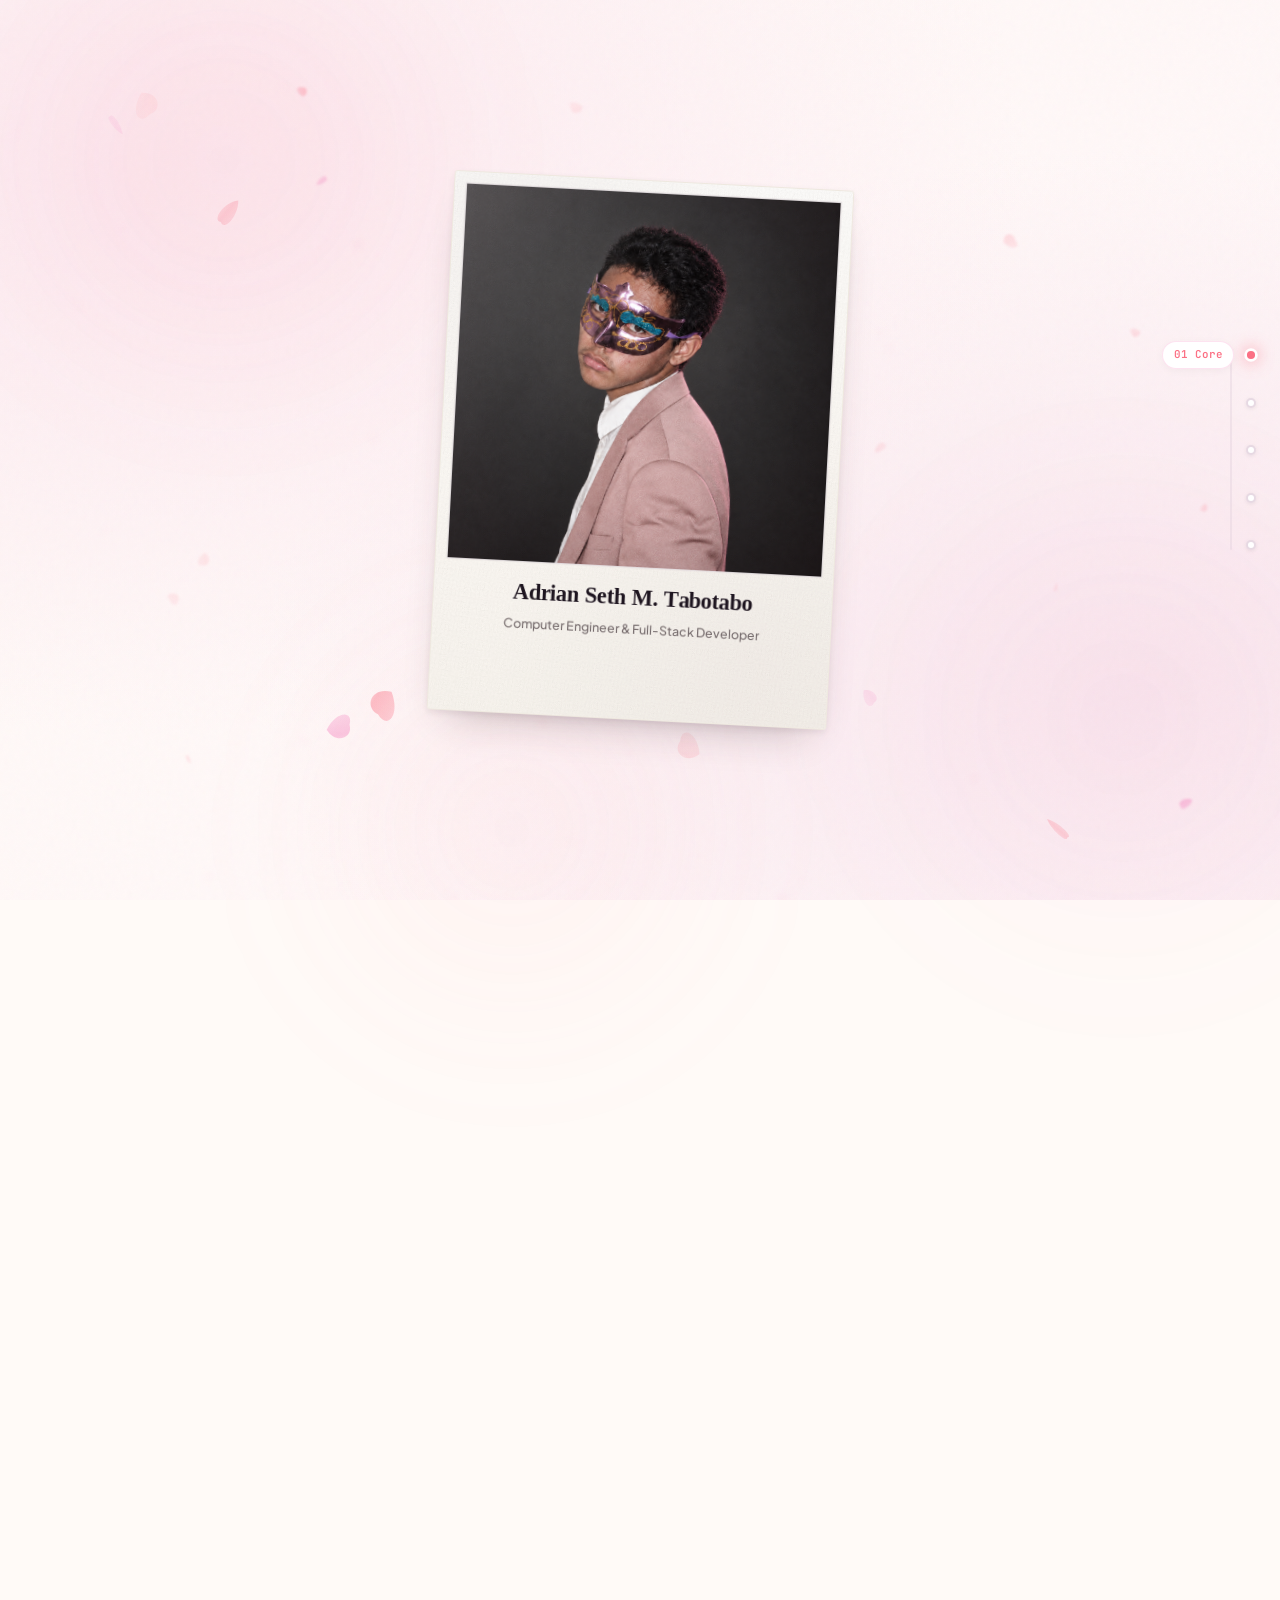
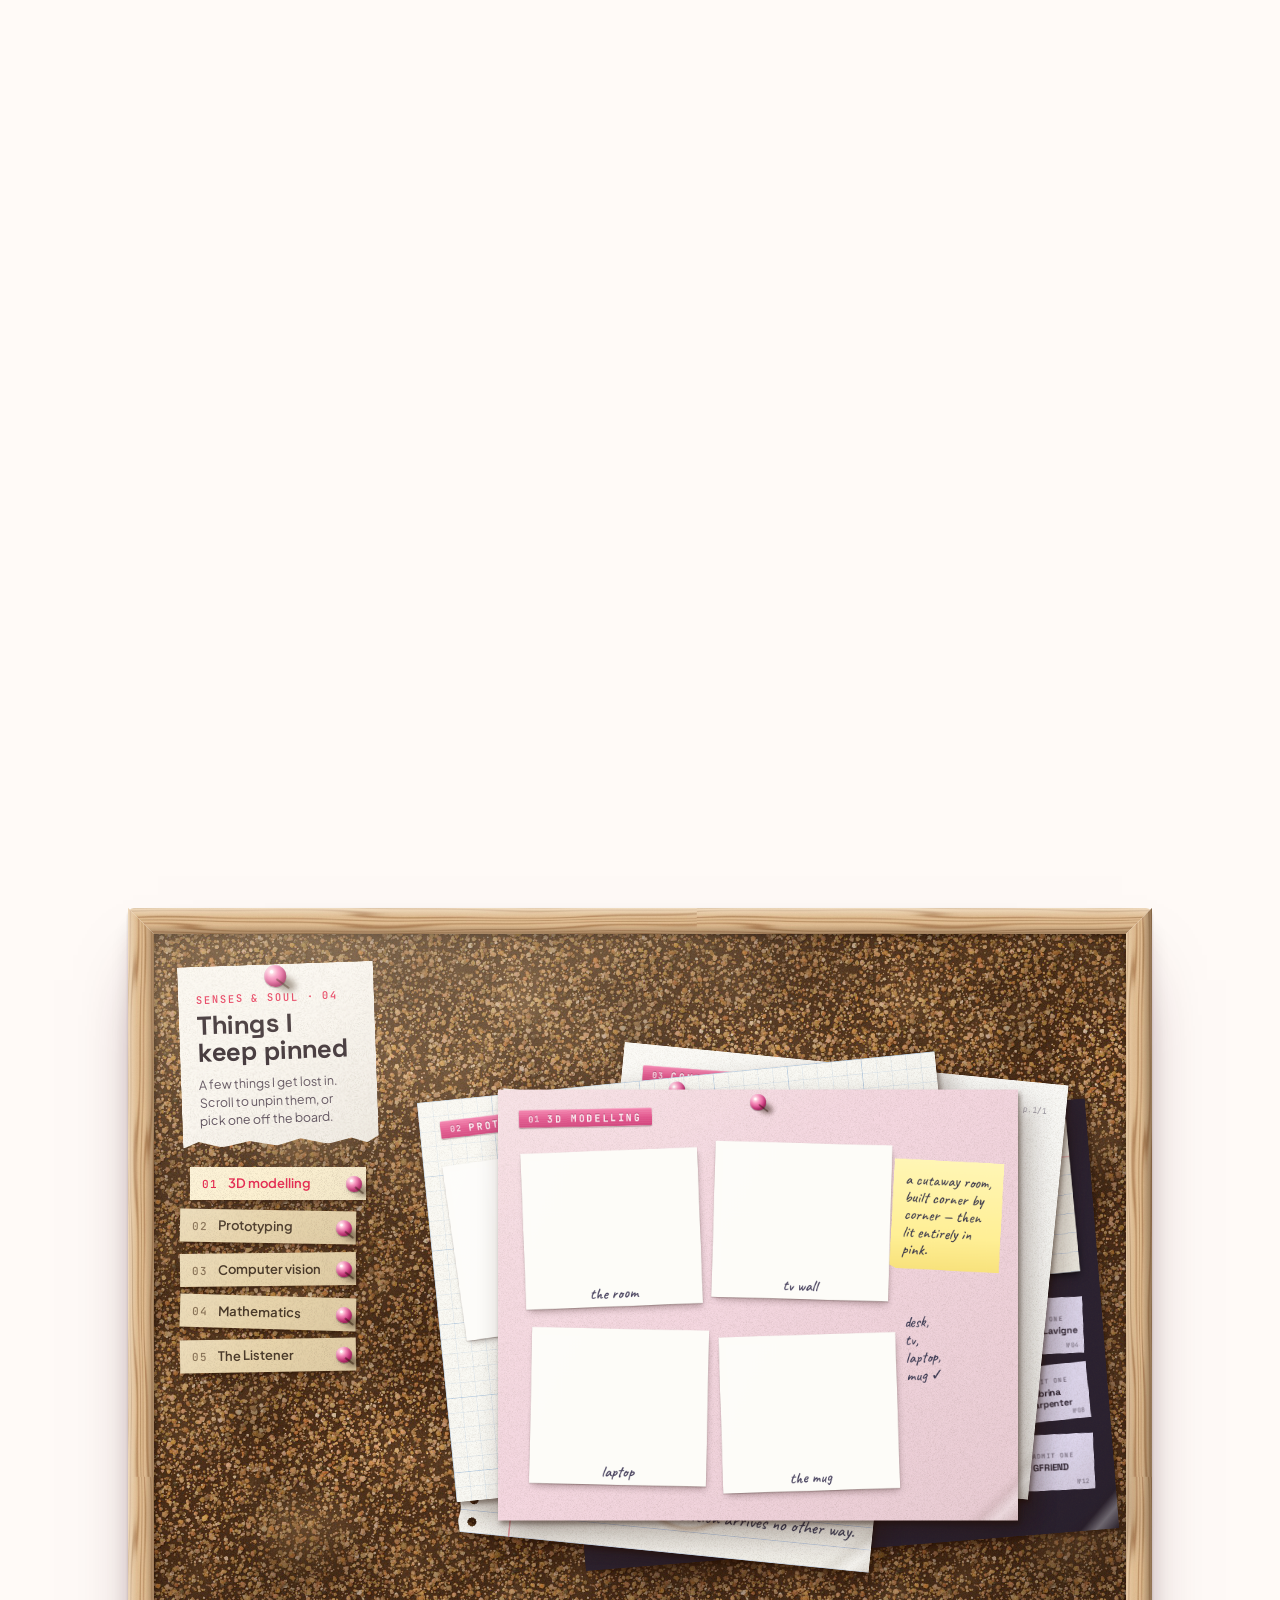
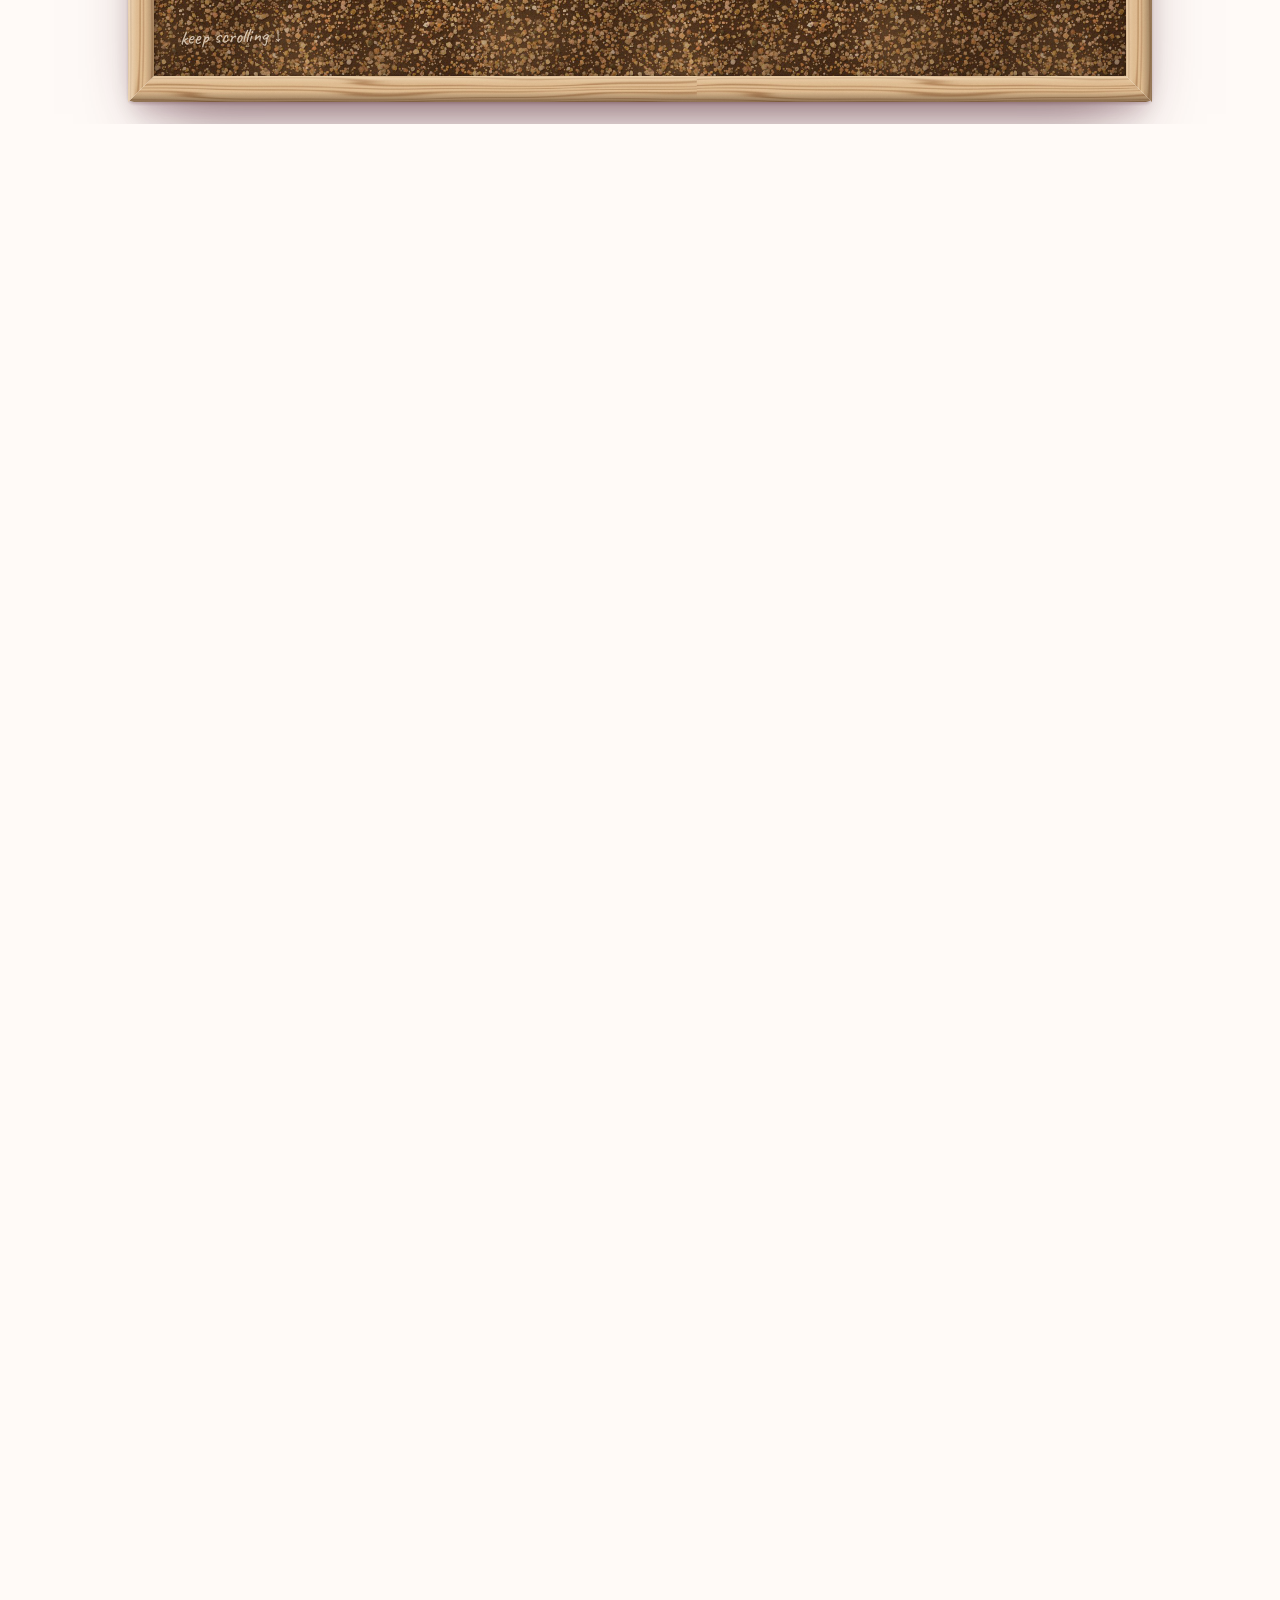
==== commit c765454c: "feat: meet the profile-page brief with fully self-contained vanilla code The course brief for this p" ====
--- a/index.html
+++ b/index.html
@@ -17,16 +17,8 @@
   <!-- Favicon placeholder (SVG inline data URI) -->
   <link rel="icon" href="data:image/svg+xml,<svg xmlns='http://www.w3.org/2000/svg' viewBox='0 0 100 100'><text y='.9em' font-size='90'>🌸</text></svg>">
 
-  <!-- Handcrafted CSS Modular Architecture -->
-  <link rel="stylesheet" href="css/tokens.css">
-  <link rel="stylesheet" href="css/base.css">
-  <link rel="stylesheet" href="css/components.css">
-  <link rel="stylesheet" href="css/scrollytelling.css">
-  <link rel="stylesheet" href="css/responsive.css">
-  <link rel="stylesheet" href="css/sakura-spiral.css">
-  <link rel="stylesheet" href="css/project-themes.css">
-  <link rel="stylesheet" href="css/tech-stack.css">
-  <link rel="stylesheet" href="css/senses.css">
+  <!-- All styling lives in one external stylesheet -->
+  <link rel="stylesheet" href="styles.css">
 </head>
 <body class="scroll-locked">
 
@@ -55,7 +47,7 @@
 
 
   <!-- Directional Horizontal Motion Blur Filter for Kinetic Typography -->
-  <svg style="position: absolute; width: 0; height: 0; pointer-events: none; overflow: hidden;" aria-hidden="true">
+  <svg class="svg-defs" aria-hidden="true">
     <defs>
       <filter id="motionBlurFilter" x="-60%" y="-30%" width="220%" height="160%">
         <feGaussianBlur in="SourceGraphic" stdDeviation="3.2 0" />
@@ -105,9 +97,9 @@
     </nav>
 
     <!-- ====================================================================
-         CHAPTER 1: THE CORE (SCROLL-DRIVEN INTRODUCTION OF MYSELF)
+         CHAPTER 1: THE CORE — the page header: photo, full name, tagline
          ==================================================================== -->
-    <section id="core" class="scroll-track core-track" data-chapter="core" aria-label="Introduction & Core Identity">
+    <header id="core" class="scroll-track core-track" data-chapter="core" aria-label="Introduction & Core Identity">
       <div class="sticky-stage">
         <div class="stage-container core-stage-container">
           
@@ -119,10 +111,13 @@
                 Bridging heavy systems with soft interfaces.
               </h1>
 
-              <p class="hero-bio" id="coreBio">
-                Junior Computer Engineer at <strong>Cebu Institute of Technology – University</strong>. 
-                I design and build end-to-end applications, real-time IoT hardware protocols, and custom system architectures—always paired with gentle, tactile, and human-first interfaces.
-              </p>
+              <section class="hero-about" id="coreBio" aria-labelledby="aboutTitle">
+                <h2 class="hero-about-title" id="aboutTitle">About Me</h2>
+                <p class="hero-bio">
+                  Junior Computer Engineer at <strong>Cebu Institute of Technology – University</strong>.
+                  I design and build end-to-end applications, real-time IoT hardware protocols, and custom system architectures—always paired with gentle, tactile, and human-first interfaces.
+                </p>
+              </section>
 
               <div class="hero-cta-group" id="coreCtaGroup">
                 <a href="#showcase" class="btn btn-primary">
@@ -157,7 +152,7 @@
                 <div class="polaroid-face polaroid-face-front">
                   <div class="centerpiece-photo-wrap">
                     <div class="centerpiece-photo-frame" id="emblemPhotoFrame">
-                      <img id="portraitImg" src="assets/profile.png" alt="Adrian Seth M. Tabotabo in pink blazer and masquerade mask" class="emblem-photo-img" style="width: 100%; height: 100%; object-fit: cover; display: block;">
+                      <img id="portraitImg" src="assets/profile.png" alt="Adrian Seth M. Tabotabo in pink blazer and masquerade mask" class="emblem-photo-img">
                     </div>
                   </div>
 
@@ -192,7 +187,9 @@
 
         </div>
       </div>
-    </section>
+    </header>
+
+    <main>
 
     <!-- ====================================================================
          CHAPTER 2: THE ATELIER (THE CRAFT & MEDIUMS)
@@ -219,8 +216,20 @@
               <p class="stack-description">A lotus opening whorl by whorl across 6 craft disciplines—from low-level silicon out to intelligent agents.</p>
             </div>
           </header>
-          <div id="techStack"></div>
-          <noscript><p>Enable JavaScript to see the complete toolkit, or explore the projects below.</p></noscript>
+          <!-- Skills as a plain list. js/tech-stack.js replaces it with the lotus;
+               the entries mirror tools.groups in js/data.js, so keep the two in step. -->
+          <div id="techStack">
+            <ul class="skills-list">
+              <li><strong>Languages:</strong> C, C++, C#, Python, TypeScript, JavaScript, Java 21, PHP, Dart, SQL, Lua, PowerShell, Bash</li>
+              <li><strong>Frontend &amp; UI:</strong> Next.js (15/16), React 19, Vite, Tailwind CSS v4, shadcn/ui, Radix UI, Base UI, Framer Motion, GSAP, Three.js, OGL (WebGL), TanStack Query, TanStack Table, Zustand, React Hook Form, Zod, Recharts, Sonner, Embla Carousel, Flutter, Expo</li>
+              <li><strong>Backend &amp; APIs:</strong> Node.js, Express.js, FastAPI, ASP.NET Core, Laravel, WebSockets, REST APIs, JWT &amp; Auth, Cloudinary, Nodemailer, Multer, Val Town</li>
+              <li><strong>Data &amp; Storage:</strong> Supabase, Firebase / Firestore, PostgreSQL, MongoDB &amp; Mongoose, Redis / Upstash, MySQL, MariaDB, SQLite, LiteDB, Entity Framework</li>
+              <li><strong>AI &amp; Agentic:</strong> YOLOv8, ByteTrack, OpenCV, Face Recognition, Google Antigravity, Claude Code CLI, Claude Design, OpenAI Codex, Google Gemini, MCP Protocol</li>
+              <li><strong>Hardware &amp; IoT:</strong> ESP32 (ESP-NOW), ESP8266, Arduino, PlatformIO, INA219 Power Sensors, RC522 RFID, TFT Displays, Unity 3D, Blender</li>
+              <li><strong>DevOps &amp; QA:</strong> Docker &amp; Compose, Vercel, Cloudflare Workers, GitHub Actions, Git / GitHub, Vitest, Playwright, axe-playwright (A11y), Jest &amp; Supertest, PyInstaller</li>
+              <li><strong>Environments &amp; OS:</strong> Arch Linux, CachyOS, Ubuntu, WSL2, Windows 11 Pro, VS Code, Visual Studio</li>
+            </ul>
+          </div>
           <div class="atelier-stage-rail" id="atelierStageRail" aria-hidden="true">
             <div class="atelier-stage-rail-fill" id="atelierStageRailFill"></div>
           </div>
@@ -309,29 +318,29 @@
                 <div class="stack">
 
                   <!-- 01 · 3D modelling: prints mounted on pink card stock -->
-                  <article class="pin-card card-3d" style="--w:700px;--h:580px" data-tag="3D modelling" aria-labelledby="pin-3d">
+                  <article class="pin-card card-3d" data-tag="3D modelling" aria-labelledby="pin-3d">
                     <div class="shade shade--far"><i></i></div><div class="shade shade--near"><i></i></div>
                     <div class="paper p-mat">
                       <h3 class="dymo" id="pin-3d"><small>01</small>3D Modelling</h3>
-                      <figure class="polaroid" style="left:34px;top:82px;--pr:-2.2deg"><img src="assets/interests/3d-bondee-room.jpg" loading="lazy" decoding="async" alt="Isometric render of a cutaway room: wall-mounted TV, L-shaped desk, laptop and chair under moody pink lighting."><figcaption>the room</figcaption></figure>
-                      <figure class="polaroid" style="left:290px;top:72px;--pr:1.6deg"><img src="assets/interests/3d-bondee-tv.jpg" loading="lazy" decoding="async" alt="The same room, framed on the wall-mounted television."><figcaption>tv wall</figcaption></figure>
-                      <figure class="polaroid" style="left:44px;top:322px;--pr:1.2deg"><img src="assets/interests/3d-bondee-laptop.jpg" loading="lazy" decoding="async" alt="Close render of the modelled laptop on its desk, screen glowing pink."><figcaption>laptop</figcaption></figure>
-                      <figure class="polaroid" style="left:300px;top:330px;--pr:-1.8deg"><img src="assets/interests/3d-bondee-mug.jpg" loading="lazy" decoding="async" alt="Close render of a modelled mug from the same scene."><figcaption>the mug</figcaption></figure>
-                      <p class="sticky" style="left:530px;top:96px;width:148px;--sr:3deg">a cutaway room, built corner by corner — then lit entirely in pink.</p>
-                      <p class="hand checklist" style="left:548px;top:300px">desk,<br>tv,<br>laptop,<br>mug ✓</p>
+                      <figure class="polaroid bondee-room"><img src="assets/interests/3d-bondee-room.jpg" loading="lazy" decoding="async" alt="Isometric render of a cutaway room: wall-mounted TV, L-shaped desk, laptop and chair under moody pink lighting."><figcaption>the room</figcaption></figure>
+                      <figure class="polaroid bondee-tv"><img src="assets/interests/3d-bondee-tv.jpg" loading="lazy" decoding="async" alt="The same room, framed on the wall-mounted television."><figcaption>tv wall</figcaption></figure>
+                      <figure class="polaroid bondee-laptop"><img src="assets/interests/3d-bondee-laptop.jpg" loading="lazy" decoding="async" alt="Close render of the modelled laptop on its desk, screen glowing pink."><figcaption>laptop</figcaption></figure>
+                      <figure class="polaroid bondee-mug"><img src="assets/interests/3d-bondee-mug.jpg" loading="lazy" decoding="async" alt="Close render of a modelled mug from the same scene."><figcaption>the mug</figcaption></figure>
+                      <p class="sticky bondee-note">a cutaway room, built corner by corner — then lit entirely in pink.</p>
+                      <p class="hand checklist bondee-list">desk,<br>tv,<br>laptop,<br>mug ✓</p>
                     </div>
                     <span class="pin" aria-hidden="true"><i></i></span>
                   </article>
 
                   <!-- 02 · Prototyping: graph paper -->
-                  <article class="pin-card card-proto" style="--w:700px;--h:540px" data-tag="Prototyping" aria-labelledby="pin-proto">
+                  <article class="pin-card card-proto" data-tag="Prototyping" aria-labelledby="pin-proto">
                     <div class="shade shade--far"><i></i></div><div class="shade shade--near"><i></i></div>
                     <div class="paper p-graph">
                       <h3 class="dymo" id="pin-proto"><small>02</small>Prototyping</h3>
-                      <figure class="photo-print proto-a" style="left:30px;top:82px;width:316px;height:237px;--fr:-2.4deg"><img src="assets/interests/prototyping-1.jpg" loading="lazy" decoding="async" alt="Breadboard prototype of the smart plug: an RFID-RC522 reader, a NodeMCU ESP8266, a relay module and a small OLED prompting for a badge."></figure>
-                      <span class="tape" style="left:140px;top:70px;transform:rotate(-4deg)"></span>
-                      <figure class="photo-print proto-b" style="left:150px;top:292px;width:268px;height:201px;--fr:3.2deg"><img src="assets/interests/prototyping-2.jpg" loading="lazy" decoding="async" alt="An ESP32-WROOM-32 board and an ADS1115 analogue-to-digital converter on a breadboard with jumper wires."></figure>
-                      <span class="tape" style="left:370px;top:292px;transform:rotate(38deg);width:70px"></span>
+                      <figure class="photo-print proto-a"><img src="assets/interests/prototyping-1.jpg" loading="lazy" decoding="async" alt="Breadboard prototype of the smart plug: an RFID-RC522 reader, a NodeMCU ESP8266, a relay module and a small OLED prompting for a badge."></figure>
+                      <span class="tape proto-tape-a"></span>
+                      <figure class="photo-print proto-b"><img src="assets/interests/prototyping-2.jpg" loading="lazy" decoding="async" alt="An ESP32-WROOM-32 board and an ADS1115 analogue-to-digital converter on a breadboard with jumper wires."></figure>
+                      <span class="tape proto-tape-b"></span>
                       <svg class="sketch" viewBox="0 0 290 310" aria-hidden="true">
                         <path d="M12 26 L96 24 L98 78 L10 80 Z"/><text x="24" y="58">RC522</text>
                         <path d="M150 22 L270 25 L268 88 L152 86 Z"/><text x="164" y="61">NodeMCU</text>
@@ -350,7 +359,7 @@
                   </article>
 
                   <!-- 03 · Computer vision: office printout -->
-                  <article class="pin-card card-cv" style="--w:600px;--h:560px" data-tag="Computer vision" aria-labelledby="pin-cv">
+                  <article class="pin-card card-cv" data-tag="Computer vision" aria-labelledby="pin-cv">
                     <div class="shade shade--far"><i></i></div><div class="shade shade--near"><i></i></div>
                     <div class="paper p-print">
                       <h3 class="dymo" id="pin-cv"><small>03</small>Computer Vision</h3>
@@ -370,7 +379,7 @@
                   </article>
 
                   <!-- 04 · Mathematics: a page torn from a spiral notebook -->
-                  <article class="pin-card card-math" style="--w:560px;--h:600px" data-tag="Mathematics" data-torn aria-labelledby="pin-math">
+                  <article class="pin-card card-math" data-tag="Mathematics" data-torn aria-labelledby="pin-math">
                     <div class="shade shade--far"><i></i></div><div class="shade shade--near"><i></i></div>
                     <div class="paper p-note">
                       <h3 class="dymo" id="pin-math"><small>04</small>Mathematics</h3>
@@ -388,7 +397,7 @@
                         <path d="M30 170 Q 100 142 170 30"/>
                         <text x="176" y="24">y=x</text><text x="120" y="130">y=x²</text><text x="162" y="192">1</text>
                       </svg>
-                      <figure class="photo-print math-photo" style="left:330px;top:350px;width:196px;height:147px;--fr:5deg">
+                      <figure class="photo-print math-photo">
                         <span class="clip" aria-hidden="true"></span>
                         <img src="assets/interests/mathematics.jpg" loading="lazy" decoding="async" alt="A fanned stack of handwritten yellow worksheets covered in integrals and areas between curves.">
                       </figure>
@@ -399,7 +408,7 @@
                   </article>
 
                   <!-- 05 · The Listener: ticket stubs on black card stock -->
-                  <article class="pin-card card-listener" style="--w:720px;--h:580px" data-tag="The Listener" aria-labelledby="pin-listener">
+                  <article class="pin-card card-listener" data-tag="The Listener" aria-labelledby="pin-listener">
                     <div class="shade shade--far"><i></i></div><div class="shade shade--near"><i></i></div>
                     <div class="paper p-black">
                       <div class="index-card">
@@ -439,10 +448,12 @@
       </div>
     </section>
 
+    </main>
+
     <!-- ====================================================================
-         CHAPTER 5: OUTRO & CONNECTION
+         CHAPTER 5: OUTRO & CONNECTION — the page footer: contact links
          ==================================================================== -->
-    <section id="contact" class="scroll-track contact-track" data-chapter="contact" aria-label="Contact and Outro">
+    <footer id="contact" class="scroll-track contact-track" data-chapter="contact" aria-label="Contact and Outro">
       <div class="sticky-stage">
         <div class="stage-container outro-stage-container">
           
@@ -451,7 +462,7 @@
             <span class="tag-pill">Let's Connect</span>
 
             <h2 class="outro-title">
-              Let's build something <span style="color: var(--rose-primary);">remarkable</span> together.
+              Let's build something <span class="highlight-rose">remarkable</span> together.
             </h2>
 
             <p class="outro-desc">
@@ -460,7 +471,7 @@
 
             <div class="email-copy-wrapper">
               <span class="email-text">adrian.tabotabo225@gmail.com</span>
-              <button type="button" id="copyEmailBtn" class="btn btn-primary" style="padding: 0.5rem 1.1rem; font-size: var(--text-xs);">
+              <button type="button" id="copyEmailBtn" class="btn btn-primary email-copy-btn">
                 <span>Copy Email</span>
                 <svg width="14" height="14" viewBox="0 0 24 24" fill="none" stroke="currentColor" stroke-width="2" stroke-linecap="round" stroke-linejoin="round">
                   <rect x="9" y="9" width="13" height="13" rx="2" ry="2"></rect>
@@ -477,7 +488,7 @@
                 <span>github.com/dreeyanzz</span>
               </a>
 
-              <span style="color: var(--border-subtle);">•</span>
+              <span class="social-sep" aria-hidden="true">•</span>
 
               <a href="https://linkedin.com/in/adrian-seth-tabotabo" target="_blank" rel="noopener noreferrer" class="social-link">
                 <svg width="16" height="16" viewBox="0 0 24 24" fill="currentColor">
@@ -485,18 +496,28 @@
                 </svg>
                 <span>LinkedIn</span>
               </a>
-            </div>
-          </div>
-
-          <!-- Site Footer Note -->
-          <footer class="site-footer">
+
+              <span class="social-sep" aria-hidden="true">•</span>
+
+              <a href="mailto:adrian.tabotabo225@gmail.com" class="social-link">
+                <svg width="16" height="16" viewBox="0 0 24 24" fill="none" stroke="currentColor" stroke-width="2" stroke-linecap="round" stroke-linejoin="round" aria-hidden="true">
+                  <rect x="2" y="4" width="20" height="16" rx="2"></rect>
+                  <path d="m22 7-8.97 5.7a1.94 1.94 0 0 1-2.06 0L2 7"></path>
+                </svg>
+                <span>Email</span>
+              </a>
+            </div>
+          </div>
+
+          <!-- Copyright line (the whole chapter is the page footer) -->
+          <div class="site-footer">
             <span>© 2026 Adrian Seth M. Tabotabo — Built with Vanilla HTML5, CSS3 & JavaScript.</span>
             <span>Crafted with soft pink & persistent engineering.</span>
-          </footer>
-
-        </div>
-      </div>
-    </section>
+          </div>
+
+        </div>
+      </div>
+    </footer>
 
   </div><!-- /.site-wrapper -->
 
@@ -507,7 +528,7 @@
     <div class="modal-drawer">
       <div class="modal-header">
         <div>
-          <h3 id="modalProjectTitle" style="font-size: var(--text-2xl); font-weight: 700; color: var(--text-headline);">Project Title</h3>
+          <h3 id="modalProjectTitle" class="modal-title">Project Title</h3>
           <p id="modalProjectTagline" class="modal-tagline">Tagline goes here</p>
         </div>
         <button type="button" id="modalCloseBtn" class="modal-close-btn" aria-label="Close dialog">
@@ -521,7 +542,7 @@
       <div class="modal-body">
         <div>
           <h4 class="modal-section-title"><span>📖</span> Overview</h4>
-          <p id="modalProjectDesc" style="font-size: var(--text-sm); color: var(--text-body); line-height: 1.65;"></p>
+          <p id="modalProjectDesc" class="modal-desc"></p>
         </div>
 
         <div>
@@ -531,17 +552,17 @@
 
         <div>
           <h4 class="modal-section-title"><span>⭐</span> Key Highlights & Feats</h4>
-          <ul id="modalProjectHighlights" style="padding-left: 1.25rem; font-size: var(--text-sm); color: var(--text-body); line-height: 1.6;"></ul>
+          <ul id="modalProjectHighlights" class="modal-highlights"></ul>
         </div>
 
         <div>
           <h4 class="modal-section-title"><span>🛠️</span> Technologies</h4>
-          <div id="modalProjectStack" style="display: flex; flex-wrap: wrap; gap: 0.35rem;"></div>
+          <div id="modalProjectStack" class="modal-stack"></div>
         </div>
       </div>
 
       <div class="modal-footer">
-        <a id="modalGithubLink" href="#" target="_blank" rel="noopener noreferrer" class="btn btn-primary" style="font-size: var(--text-xs);">
+        <a id="modalGithubLink" href="#" target="_blank" rel="noopener noreferrer" class="btn btn-primary modal-github-link">
           <span>View on GitHub</span>
           <svg width="14" height="14" viewBox="0 0 24 24" fill="none" stroke="currentColor" stroke-width="2" stroke-linecap="round" stroke-linejoin="round">
             <path d="M18 13v6a2 2 0 0 1-2 2H5a2 2 0 0 1-2-2V8a2 2 0 0 1 2-2h6"></path>
@@ -579,7 +600,7 @@
             <line x1="21" y1="21" x2="16.65" y2="16.65"></line>
           </svg>
           <input type="text" id="archiveSearchInput" class="botanical-search-input" placeholder="Search across 92 instruments..." autocomplete="off" spellcheck="false" aria-label="Search instruments">
-          <button type="button" id="archiveSearchClear" class="botanical-search-clear" aria-label="Clear search query" style="display: none;">
+          <button type="button" id="archiveSearchClear" class="botanical-search-clear" aria-label="Clear search query">
             <svg width="14" height="14" viewBox="0 0 24 24" fill="none" stroke="currentColor" stroke-width="2.5" stroke-linecap="round" stroke-linejoin="round">
               <line x1="18" y1="6" x2="6" y2="18"></line>
               <line x1="6" y1="6" x2="18" y2="18"></line>
@@ -596,7 +617,7 @@
         <div class="botanical-archive-grid" id="archiveGrid" role="list">
           <!-- Instruments generated dynamically -->
         </div>
-        <div class="botanical-archive-empty" id="archiveEmptyState" style="display: none;">
+        <div class="botanical-archive-empty" id="archiveEmptyState">
           <span class="botanical-empty-flower">🌸</span>
           <p class="botanical-empty-text">No instruments match your search.</p>
           <button type="button" class="btn btn-secondary botanical-empty-reset" id="archiveResetBtn">Reset filters</button>
@@ -618,7 +639,7 @@
     <span id="toastText">Copied to clipboard!</span>
   </div>
 
-  <!-- JavaScript Scripts (Vanilla ES6 Modular Architecture) -->
+  <!-- Plain JavaScript: classic scripts (no modules, no libraries), loaded in order -->
   <script src="js/data.js"></script>
   <script src="js/tech-brands.js"></script>
   <script src="js/tech-stack.js"></script>
--- a/styles.css
+++ b/styles.css
@@ -0,0 +1,4953 @@
+/* ==========================================================================
+   ADRIAN SETH TABOTABO — STYLES
+   Every rule for the site, in one external stylesheet. The sections run in
+   cascade order, and later sections deliberately override earlier ones, so
+   keep new rules inside the section they belong to:
+     1. Design tokens
+     2. Base & reset (self-hosted fonts)
+     3. Components
+     4. Scrollytelling chapters
+     5. Responsive breakpoints
+     6. Sakura spiral (the projects)
+     7. Project themes
+     8. The Atelier (the skills lotus)
+     9. Senses & Soul (the corkboard)
+   ========================================================================== */
+
+/* ==========================================================================
+   DESIGN TOKENS — ADRIAN SETH TABOTABO
+   Aesthetic: Satin Minimalist & Petal Rose
+   Palette: Soft pinks, frosted white surfaces, deep velvet slate typography
+   ========================================================================== */
+
+:root {
+  /* ------------------------------------------------------------------------
+     1. COLOR SYSTEM
+     ------------------------------------------------------------------------ */
+  /* Background Canvas */
+  --bg-main: #FFFAF7;
+  --bg-gradient: radial-gradient(ellipse at 12% 18%, #FCE8EF 0%, transparent 55%), radial-gradient(ellipse at 90% 75%, #F9E7EE 0%, transparent 55%), linear-gradient(135deg, #FFFAF7, #FFF6F8);
+  --bg-ambient-1: rgba(251, 113, 133, 0.12); /* Soft rose glow */
+  --bg-ambient-2: rgba(244, 114, 182, 0.08); /* Gentle orchid glow */
+  --bg-ambient-3: rgba(253, 164, 175, 0.15); /* Warm peach blush */
+
+  /* Frosted Glass & Satin Surfaces */
+  --surface-glass: rgba(255, 255, 255, 0.72);
+  --surface-glass-hover: rgba(255, 255, 255, 0.88);
+  --surface-glass-solid: rgba(255, 255, 255, 0.95);
+  --surface-elevated: rgba(255, 255, 255, 0.82);
+  --surface-subtle: rgba(253, 242, 248, 0.6);
+  --surface-dark-accent: #1E1520;
+
+  /* Rose & Pink Accents */
+  --rose-primary: #FB7185;       /* Warm petal rose */
+  --rose-primary-hover: #F43F5E; /* Vibrant rose */
+  --rose-secondary: #F472B6;     /* Blush pink */
+  /* The rose deepened until it carries text. #FB7185 sits at 2.6:1 on the
+     canvas and #F43F5E at 3.9:1 — neither clears AA — so anything rose that
+     has to be *read* rather than merely seen uses this instead. */
+  --rose-ink: #E11D48;           /* 4.8:1 on --bg-main */
+  --rose-soft: #FCE7F3;          /* Delicate highlight pill */
+  --rose-tag-bg: rgba(251, 113, 133, 0.1);
+  --rose-tag-border: rgba(251, 113, 133, 0.25);
+  --rose-glow: 0 8px 32px -4px rgba(251, 113, 133, 0.25);
+  --rose-focus-ring: rgba(251, 113, 133, 0.4);
+
+  /* Typography & High-Contrast Slates (Never harsh black) */
+  --text-headline: #1E1520;      /* Deep velvet slate/black cherry */
+  --text-body: #4A3E4E;          /* Rich readable charcoal plum */
+  --text-muted: #7A697E;         /* Warm dusty slate for captions/dates */
+  --text-subtle: #A393A7;        /* Gentle hint text */
+  --text-on-accent: #FFFFFF;
+
+  /* Borders & Glass Dividers */
+  --border-glass: rgba(244, 114, 182, 0.2);
+  --border-glass-light: rgba(255, 255, 255, 0.8);
+  --border-glass-hover: rgba(251, 113, 133, 0.45);
+  --border-subtle: rgba(226, 208, 220, 0.45);
+
+  /* Shadows (Satin & Soft) */
+  --shadow-sm: 0 2px 8px rgba(30, 21, 32, 0.04);
+  --shadow-md: 0 8px 24px -6px rgba(30, 21, 32, 0.06), 0 2px 8px rgba(251, 113, 133, 0.05);
+  --shadow-lg: 0 16px 40px -10px rgba(30, 21, 32, 0.08), 0 4px 16px rgba(251, 113, 133, 0.08);
+  --shadow-card-hover: 0 20px 48px -12px rgba(251, 113, 133, 0.16), 0 4px 16px rgba(30, 21, 32, 0.05);
+  --shadow-modal: 0 24px 64px -12px rgba(30, 21, 32, 0.2), 0 8px 24px rgba(251, 113, 133, 0.12);
+
+  /* ------------------------------------------------------------------------
+     2. TYPOGRAPHY SCALES
+     ------------------------------------------------------------------------ */
+  --font-display: 'Space Grotesk', -apple-system, BlinkMacSystemFont, "Segoe UI", Roboto, sans-serif;
+  --font-body: 'Plus Jakarta Sans', -apple-system, BlinkMacSystemFont, "Segoe UI", Roboto, sans-serif;
+  --font-mono: 'JetBrains Mono', ui-monospace, SFMono-Regular, Menlo, Monaco, Consolas, monospace;
+
+  /* Font Sizes */
+  --text-xs: 0.75rem;    /* 12px */
+  --text-sm: 0.875rem;   /* 14px */
+  --text-base: 1rem;     /* 16px */
+  --text-lg: 1.125rem;   /* 18px */
+  --text-xl: 1.25rem;    /* 20px */
+  --text-2xl: 1.5rem;    /* 24px */
+  --text-3xl: 1.875rem;  /* 30px */
+  --text-4xl: 2.25rem;   /* 36px */
+  --text-5xl: 3rem;      /* 48px */
+  --text-6xl: 3.75rem;   /* 60px */
+  --text-hero: clamp(2.75rem, 6vw, 4.75rem);
+
+  /* Line Heights */
+  --leading-tight: 1.15;
+  --leading-snug: 1.35;
+  --leading-relaxed: 1.65;
+
+  /* ------------------------------------------------------------------------
+     3. SPACING & LAYOUT
+     ------------------------------------------------------------------------ */
+  --space-1: 0.25rem;  /* 4px */
+  --space-2: 0.5rem;   /* 8px */
+  --space-3: 0.75rem;  /* 12px */
+  --space-4: 1rem;     /* 16px */
+  --space-5: 1.25rem;  /* 20px */
+  --space-6: 1.5rem;   /* 24px */
+  --space-8: 2rem;     /* 32px */
+  --space-10: 2.5rem;  /* 40px */
+  --space-12: 3rem;    /* 48px */
+  --space-16: 4rem;    /* 64px */
+  --space-20: 5rem;    /* 80px */
+  --space-24: 6rem;    /* 96px */
+  --space-32: 8rem;    /* 128px */
+
+  --container-max: 1200px;
+  --container-reading: 720px;
+  --container-pad: clamp(1rem, 4vw, 2.5rem);
+
+  /* Radius */
+  --radius-sm: 8px;
+  --radius-md: 14px;
+  --radius-lg: 20px;
+  --radius-xl: 28px;
+  --radius-full: 9999px;
+
+  /* ------------------------------------------------------------------------
+     4. MOTION & SPRINGS
+     ------------------------------------------------------------------------ */
+  --transition-fast: 160ms cubic-bezier(0.16, 1, 0.3, 1);
+  --transition-smooth: 280ms cubic-bezier(0.16, 1, 0.3, 1);
+  --transition-spring: 420ms cubic-bezier(0.34, 1.56, 0.64, 1);
+  --transition-slow: 600ms cubic-bezier(0.16, 1, 0.3, 1);
+}
+
+/* ==========================================================================
+   BASE & RESET STYLES
+   ========================================================================== */
+
+/* Self-hosted fonts: nothing is fetched from another server. Each file is a
+   variable font covering the whole weight range, cut to the Latin subset the
+   page uses (plus JetBrains Mono's Cyrillic subset, which carries the № on the
+   ticket stubs). All four families are SIL Open Font License 1.1; the licence
+   and copyright travel inside each file's name table. */
+@font-face {
+  font-family: 'Space Grotesk';
+  font-style: normal;
+  font-weight: 500 700;
+  font-display: swap;
+  src: url("assets/fonts/space-grotesk-latin.woff2") format("woff2");
+  unicode-range: U+0000-00FF, U+0131, U+0152-0153, U+02BB-02BC, U+02C6, U+02DA, U+02DC, U+0304, U+0308, U+0329, U+2000-206F, U+20AC, U+2122, U+2191, U+2193, U+2212, U+2215, U+FEFF, U+FFFD;
+}
+
+@font-face {
+  font-family: 'Plus Jakarta Sans';
+  font-style: normal;
+  font-weight: 400 700;
+  font-display: swap;
+  src: url("assets/fonts/plus-jakarta-sans-latin.woff2") format("woff2");
+  unicode-range: U+0000-00FF, U+0131, U+0152-0153, U+02BB-02BC, U+02C6, U+02DA, U+02DC, U+0304, U+0308, U+0329, U+2000-206F, U+20AC, U+2122, U+2191, U+2193, U+2212, U+2215, U+FEFF, U+FFFD;
+}
+
+@font-face {
+  font-family: 'Plus Jakarta Sans';
+  font-style: italic;
+  font-weight: 400;
+  font-display: swap;
+  src: url("assets/fonts/plus-jakarta-sans-italic-latin.woff2") format("woff2");
+  unicode-range: U+0000-00FF, U+0131, U+0152-0153, U+02BB-02BC, U+02C6, U+02DA, U+02DC, U+0304, U+0308, U+0329, U+2000-206F, U+20AC, U+2122, U+2191, U+2193, U+2212, U+2215, U+FEFF, U+FFFD;
+}
+
+@font-face {
+  font-family: 'JetBrains Mono';
+  font-style: normal;
+  font-weight: 400 600;
+  font-display: swap;
+  src: url("assets/fonts/jetbrains-mono-latin.woff2") format("woff2");
+  unicode-range: U+0000-00FF, U+0131, U+0152-0153, U+02BB-02BC, U+02C6, U+02DA, U+02DC, U+0304, U+0308, U+0329, U+2000-206F, U+20AC, U+2122, U+2191, U+2193, U+2212, U+2215, U+FEFF, U+FFFD;
+}
+
+@font-face {
+  font-family: 'JetBrains Mono';
+  font-style: normal;
+  font-weight: 400 600;
+  font-display: swap;
+  src: url("assets/fonts/jetbrains-mono-cyrillic.woff2") format("woff2");
+  unicode-range: U+0301, U+0400-045F, U+0490-0491, U+04B0-04B1, U+2116;
+}
+
+@font-face {
+  font-family: 'Caveat';
+  font-style: normal;
+  font-weight: 500 700;
+  font-display: swap;
+  src: url("assets/fonts/caveat-latin.woff2") format("woff2");
+  unicode-range: U+0000-00FF, U+0131, U+0152-0153, U+02BB-02BC, U+02C6, U+02DA, U+02DC, U+0304, U+0308, U+0329, U+2000-206F, U+20AC, U+2122, U+2191, U+2193, U+2212, U+2215, U+FEFF, U+FFFD;
+}
+
+*,
+*::before,
+*::after {
+  box-sizing: border-box;
+  margin: 0;
+  padding: 0;
+}
+
+html {
+  font-size: 16px;
+  scroll-behavior: smooth;
+  -webkit-text-size-adjust: 100%;
+  text-rendering: optimizeLegibility;
+  -webkit-font-smoothing: antialiased;
+  -moz-osx-font-smoothing: grayscale;
+  overflow-x: clip;
+}
+
+/* Hard scroll lock while preloader sequence is running */
+html.scroll-locked,
+body.scroll-locked {
+  overflow: hidden !important;
+  height: 100% !important;
+  overscroll-behavior: none !important;
+  scroll-behavior: auto !important;
+}
+
+body {
+  min-height: 100vh;
+  background-color: var(--bg-main);
+  background-image: var(--bg-gradient);
+  background-attachment: fixed;
+  color: var(--text-body);
+  font-family: var(--font-body);
+  font-size: var(--text-base);
+  line-height: var(--leading-relaxed);
+  overflow-x: clip;
+  position: relative;
+  selection-background-color: var(--rose-soft);
+  selection-color: var(--rose-primary-hover);
+}
+
+::selection {
+  background: var(--rose-soft);
+  color: var(--rose-primary-hover);
+}
+
+/* Ambient Radial Glows in Background */
+.ambient-glow {
+  position: fixed;
+  border-radius: 50%;
+  filter: blur(80px);
+  pointer-events: none;
+  z-index: 0;
+  opacity: 0.65;
+  will-change: transform;
+}
+
+.ambient-glow-1 {
+  top: -10vw;
+  left: -5vw;
+  width: 45vw;
+  height: 45vw;
+  background: radial-gradient(
+    circle,
+    var(--bg-ambient-1) 0%,
+    rgba(251, 113, 133, 0) 70%
+  );
+}
+
+.ambient-glow-2 {
+  top: 40vh;
+  right: -10vw;
+  width: 50vw;
+  height: 50vw;
+  background: radial-gradient(
+    circle,
+    var(--bg-ambient-2) 0%,
+    rgba(244, 114, 182, 0) 70%
+  );
+}
+
+.ambient-glow-3 {
+  bottom: -15vh;
+  left: 20vw;
+  width: 40vw;
+  height: 40vw;
+  background: radial-gradient(
+    circle,
+    var(--bg-ambient-3) 0%,
+    rgba(253, 164, 175, 0) 70%
+  );
+}
+
+
+/* Ambient Falling Sakura Layers (sit above the glows, below the grain) */
+.sakura-layers {
+  position: fixed;
+  inset: 0;
+  pointer-events: none;
+  overflow: hidden;
+  z-index: 1;
+}
+
+/* One canvas per depth plane. Each is overdrawn past the viewport and
+   offset by JS so its blur feathers off-screen instead of clipping. */
+.sakura-layer {
+  position: absolute;
+  pointer-events: none;
+}
+
+
+/* Subtle Grain Texture Overlay */
+.grain-overlay {
+  position: fixed;
+  inset: 0;
+  pointer-events: none;
+  z-index: 1;
+  opacity: 0.025;
+  background-image: url("data:image/svg+xml,%3Csvg viewBox='0 0 200 200' xmlns='http://www.w3.org/2000/svg'%3E%3Cfilter id='noiseFilter'%3E%3CfeTurbulence type='fractalNoise' baseFrequency='0.8' numOctaves='3' stitchTiles='stitch'/%3E%3C/filter%3E%3Crect width='100%25' height='100%25' filter='url(%23noiseFilter)'/%3E%3C/svg%3E");
+}
+
+/* Holds shared SVG <defs> (the motion-blur filter) without taking up space. */
+.svg-defs {
+  position: absolute;
+  width: 0;
+  height: 0;
+  pointer-events: none;
+  overflow: hidden;
+}
+
+/* Content wrapper ensuring z-index above ambient glows */
+.site-wrapper {
+  position: relative;
+  z-index: 2;
+  display: flex;
+  flex-direction: column;
+  min-height: 100vh;
+}
+
+/* Typography Base */
+h1,
+h2,
+h3,
+h4,
+h5,
+h6 {
+  font-family: var(--font-display);
+  color: var(--text-headline);
+  line-height: var(--leading-tight);
+  letter-spacing: -0.025em;
+}
+
+p {
+  color: var(--text-body);
+}
+
+a {
+  color: inherit;
+  text-decoration: none;
+  transition: color var(--transition-fast);
+}
+
+button {
+  font-family: inherit;
+  cursor: pointer;
+  border: none;
+  background: none;
+  outline: none;
+}
+
+code,
+pre {
+  font-family: var(--font-mono);
+}
+
+/* Custom Soft Pink Scrollbar */
+::-webkit-scrollbar {
+  width: 8px;
+  height: 8px;
+}
+
+::-webkit-scrollbar-track {
+  background: var(--bg-main);
+}
+
+::-webkit-scrollbar-thumb {
+  background: rgba(251, 113, 133, 0.3);
+  border-radius: var(--radius-full);
+  border: 2px solid var(--bg-main);
+}
+
+::-webkit-scrollbar-thumb:hover {
+  background: rgba(251, 113, 133, 0.6);
+}
+
+/* Accessibility: Reduced Motion */
+@media (prefers-reduced-motion: reduce) {
+  *,
+  *::before,
+  *::after {
+    animation-duration: 0.01ms !important;
+    animation-iteration-count: 1 !important;
+    transition-duration: 0.01ms !important;
+    scroll-behavior: auto !important;
+  }
+}
+
+/* ==========================================================================
+   COMPONENTS — Frosted Cards, Buttons, Nav Dock & Modal
+   ========================================================================== */
+
+/* --------------------------------------------------------------------------
+   1. GLASS SURFACES & CARDS
+   -------------------------------------------------------------------------- */
+.glass-card {
+  background: var(--surface-glass);
+  backdrop-filter: blur(16px);
+  -webkit-backdrop-filter: blur(16px);
+  border: 1px solid var(--border-glass);
+  border-radius: var(--radius-xl);
+  box-shadow: var(--shadow-md);
+  transition: box-shadow var(--transition-spring), 
+              border-color var(--transition-smooth), 
+              background var(--transition-smooth);
+  position: relative;
+  overflow: hidden;
+  transform-style: preserve-3d;
+  transform: perspective(1000px) rotateX(var(--tilt-rx, 0deg)) rotateY(var(--tilt-ry, 0deg)) translateZ(var(--tilt-tz, 0px));
+}
+
+.glass-card::before {
+  content: '';
+  position: absolute;
+  inset: 0;
+  background: linear-gradient(
+    var(--glint-angle, 135deg),
+    rgba(255, 255, 255, 0.45) 0%,
+    rgba(251, 113, 133, 0.18) 35%,
+    transparent 70%
+  );
+  opacity: var(--glint-opacity, 0);
+  pointer-events: none;
+  transition: opacity 0.3s ease;
+  border-radius: inherit;
+  z-index: 1;
+}
+
+.glass-card:hover {
+  border-color: var(--border-glass-hover);
+  background: var(--surface-glass-hover);
+  box-shadow: var(--shadow-card-hover);
+}
+
+.glass-card-interactive {
+  cursor: pointer;
+}
+
+.glass-card-interactive:hover {
+  transform: translateY(-4px);
+}
+
+.glass-card-solid {
+  background: var(--surface-glass-solid);
+  backdrop-filter: blur(20px);
+  -webkit-backdrop-filter: blur(20px);
+  border: 1px solid var(--border-glass-light);
+  box-shadow: var(--shadow-lg);
+  border-radius: var(--radius-xl);
+}
+
+
+/* --------------------------------------------------------------------------
+   2. BUTTONS & PILLS
+   -------------------------------------------------------------------------- */
+.btn {
+  display: inline-flex;
+  align-items: center;
+  justify-content: center;
+  gap: var(--space-2);
+  padding: 0.75rem 1.35rem;
+  font-family: var(--font-body);
+  font-size: var(--text-sm);
+  font-weight: 600;
+  border-radius: var(--radius-full);
+  transition: all var(--transition-spring);
+  white-space: nowrap;
+  user-select: none;
+  text-decoration: none;
+}
+
+.btn:active {
+  transform: scale(0.96);
+}
+
+.btn-primary {
+  background: linear-gradient(135deg, var(--rose-primary) 0%, #F43F5E 100%);
+  color: #FFFFFF;
+  box-shadow: 0 4px 18px rgba(251, 113, 133, 0.35);
+  border: 1px solid rgba(255, 255, 255, 0.25);
+}
+
+.btn-primary:hover {
+  background: linear-gradient(135deg, #F43F5E 0%, #E11D48 100%);
+  box-shadow: 0 8px 24px rgba(251, 113, 133, 0.5);
+  transform: translateY(-2px);
+  color: #FFFFFF;
+}
+
+.btn-secondary {
+  background: var(--surface-glass);
+  backdrop-filter: blur(12px);
+  color: var(--text-headline);
+  border: 1px solid var(--border-glass);
+}
+
+.btn-secondary:hover {
+  background: var(--surface-glass-solid);
+  border-color: var(--rose-primary);
+  color: var(--rose-primary-hover);
+  transform: translateY(-2px);
+  box-shadow: var(--shadow-sm);
+}
+
+.btn-ghost {
+  background: transparent;
+  color: var(--text-muted);
+}
+
+.btn-ghost:hover {
+  color: var(--rose-primary-hover);
+  background: rgba(251, 113, 133, 0.08);
+}
+
+.btn-icon {
+  width: 42px;
+  height: 42px;
+  padding: 0;
+  border-radius: 50%;
+}
+
+/* Badges & Tags */
+.tag-pill {
+  display: inline-flex;
+  align-items: center;
+  gap: 0.35rem;
+  padding: 0.25rem 0.65rem;
+  border-radius: var(--radius-full);
+  font-family: var(--font-mono);
+  font-size: var(--text-xs);
+  font-weight: 500;
+  letter-spacing: 0.02em;
+  background: var(--rose-tag-bg);
+  border: 1px solid var(--rose-tag-border);
+  color: #9D174D;
+  transition: all var(--transition-fast);
+}
+
+.tag-pill:hover {
+  background: rgba(251, 113, 133, 0.18);
+  border-color: var(--rose-primary);
+}
+
+.status-pill {
+  display: inline-flex;
+  align-items: center;
+  gap: 0.5rem;
+  padding: 0.4rem 0.9rem;
+  border-radius: var(--radius-full);
+  font-family: var(--font-mono);
+  font-size: var(--text-xs);
+  font-weight: 500;
+  background: rgba(255, 255, 255, 0.8);
+  border: 1px solid var(--border-glass);
+  color: var(--text-body);
+  backdrop-filter: blur(8px);
+  box-shadow: var(--shadow-sm);
+}
+
+.live-dot {
+  width: 8px;
+  height: 8px;
+  border-radius: 50%;
+  background-color: #10B981; /* Gentle live emerald */
+  position: relative;
+}
+
+.live-dot::after {
+  content: '';
+  position: absolute;
+  inset: -3px;
+  border-radius: 50%;
+  background-color: rgba(16, 185, 129, 0.35);
+  animation: pulseDot 2s cubic-bezier(0.4, 0, 0.6, 1) infinite;
+}
+
+@keyframes pulseDot {
+  0%, 100% { transform: scale(1); opacity: 0.8; }
+  50% { transform: scale(1.6); opacity: 0; }
+}
+
+/* --------------------------------------------------------------------------
+   3. FLOATING NAVIGATION DOCK
+   -------------------------------------------------------------------------- */
+.nav-dock-container {
+  position: fixed;
+  top: 1.25rem;
+  left: 0;
+  right: 0;
+  display: flex;
+  justify-content: center;
+  z-index: 100;
+  pointer-events: none;
+  padding: 0 var(--space-4);
+}
+
+.nav-dock {
+  pointer-events: auto;
+  display: flex;
+  align-items: center;
+  gap: var(--space-3);
+  padding: 0.5rem 0.75rem;
+  background: rgba(255, 255, 255, 0.82);
+  backdrop-filter: blur(20px);
+  -webkit-backdrop-filter: blur(20px);
+  border: 1px solid var(--border-glass-light);
+  border-radius: var(--radius-full);
+  box-shadow: 0 10px 30px -5px rgba(30, 21, 32, 0.08), 0 2px 8px rgba(251, 113, 133, 0.08);
+  transition: transform var(--transition-smooth), box-shadow var(--transition-smooth);
+}
+
+.nav-dock:hover {
+  box-shadow: 0 14px 36px -4px rgba(251, 113, 133, 0.16);
+}
+
+.nav-brand {
+  display: flex;
+  align-items: center;
+  gap: 0.5rem;
+  font-family: var(--font-display);
+  font-weight: 700;
+  font-size: var(--text-sm);
+  color: var(--text-headline);
+  padding: 0.25rem 0.6rem;
+  border-radius: var(--radius-full);
+  background: rgba(251, 113, 133, 0.1);
+  letter-spacing: -0.01em;
+}
+
+.nav-avatar-img {
+  width: 22px;
+  height: 22px;
+  border-radius: 50%;
+  object-fit: cover;
+  object-position: top center;
+  border: 1.5px solid var(--rose-primary);
+  display: block;
+}
+
+.nav-links {
+  display: flex;
+  align-items: center;
+  gap: 0.25rem;
+  list-style: none;
+}
+
+.nav-link-item a {
+  padding: 0.4rem 0.75rem;
+  font-size: var(--text-xs);
+  font-weight: 600;
+  color: var(--text-muted);
+  border-radius: var(--radius-full);
+  transition: all var(--transition-fast);
+}
+
+.nav-link-item a:hover,
+.nav-link-item a.active {
+  color: var(--rose-primary-hover);
+  background: var(--rose-soft);
+}
+
+/* --------------------------------------------------------------------------
+   5. PROJECT DEEP-DIVE MODAL DRAWER
+   -------------------------------------------------------------------------- */
+.modal-backdrop {
+  position: fixed;
+  inset: 0;
+  background: rgba(30, 21, 32, 0.4);
+  backdrop-filter: blur(8px);
+  -webkit-backdrop-filter: blur(8px);
+  z-index: 200;
+  display: none;
+  align-items: center;
+  justify-content: center;
+  padding: var(--space-4);
+  opacity: 0;
+}
+
+.modal-backdrop.active {
+  display: flex;
+  opacity: 1;
+  animation: deepDiveBackdropIn 280ms ease-out both;
+}
+
+.modal-drawer {
+  width: 100%;
+  max-width: 760px;
+  max-height: 88vh;
+  background: #FFFFFF;
+  border-radius: var(--radius-xl);
+  border: 1px solid var(--border-glass);
+  box-shadow: var(--shadow-modal);
+  display: flex;
+  flex-direction: column;
+  overflow: hidden;
+  position: relative;
+}
+
+.modal-backdrop.active .modal-drawer {
+  animation: deepDiveDrawerIn 420ms cubic-bezier(0.22, 1, 0.36, 1) both;
+}
+
+/* Keyframes run on every opening, including the switch from display: none. */
+@keyframes deepDiveBackdropIn {
+  from { opacity: 0; }
+  to { opacity: 1; }
+}
+
+@keyframes deepDiveDrawerIn {
+  from { opacity: 0; transform: translateY(28px) scale(0.96); }
+  to { opacity: 1; transform: translateY(0) scale(1); }
+}
+
+@media (prefers-reduced-motion: reduce) {
+  .modal-backdrop.active,
+  .modal-backdrop.active .modal-drawer {
+    animation: none;
+  }
+}
+
+.modal-header {
+  display: flex;
+  align-items: flex-start;
+  justify-content: space-between;
+  padding: var(--space-6) var(--space-6) var(--space-4);
+  border-bottom: 1px solid var(--border-subtle);
+  background: #FAF5F7;
+}
+
+.modal-title {
+  font-size: var(--text-2xl);
+  font-weight: 700;
+  color: var(--text-headline);
+}
+
+.modal-close-btn {
+  width: 36px;
+  height: 36px;
+  display: flex;
+  align-items: center;
+  justify-content: center;
+  border-radius: 50%;
+  background: #FFFFFF;
+  border: 1px solid var(--border-subtle);
+  color: var(--text-muted);
+  transition: all var(--transition-fast);
+}
+
+.modal-close-btn:hover {
+  color: var(--rose-primary-hover);
+  border-color: var(--rose-primary);
+  transform: rotate(90deg);
+}
+
+.modal-body {
+  padding: var(--space-6);
+  overflow-y: auto;
+  display: flex;
+  flex-direction: column;
+  gap: var(--space-6);
+}
+
+.modal-tagline {
+  font-size: var(--text-lg);
+  font-weight: 500;
+  color: var(--rose-primary);
+  margin-top: var(--space-1);
+}
+
+.modal-section-title {
+  font-family: var(--font-display);
+  font-size: var(--text-base);
+  font-weight: 700;
+  color: var(--text-headline);
+  margin-bottom: var(--space-2);
+  display: flex;
+  align-items: center;
+  gap: 0.5rem;
+}
+
+.modal-desc {
+  font-size: var(--text-sm);
+  color: var(--text-body);
+  line-height: 1.65;
+}
+
+.modal-highlights {
+  padding-left: 1.25rem;
+  font-size: var(--text-sm);
+  color: var(--text-body);
+  line-height: 1.6;
+}
+
+.modal-stack {
+  display: flex;
+  flex-wrap: wrap;
+  gap: 0.35rem;
+}
+
+.modal-architecture-box {
+  background: #FAF5F7;
+  border: 1px solid var(--border-subtle);
+  border-radius: var(--radius-lg);
+  padding: var(--space-4);
+  font-family: var(--font-mono);
+  font-size: var(--text-xs);
+  color: var(--text-body);
+  line-height: 1.6;
+}
+
+.modal-footer {
+  padding: var(--space-4) var(--space-6);
+  border-top: 1px solid var(--border-subtle);
+  display: flex;
+  align-items: center;
+  justify-content: flex-end;
+  gap: var(--space-3);
+  background: #FAF5F7;
+}
+
+.modal-github-link {
+  font-size: var(--text-xs);
+}
+
+/* --------------------------------------------------------------------------
+   6. TOAST NOTIFICATION
+   -------------------------------------------------------------------------- */
+.toast-notification {
+  position: fixed;
+  bottom: 2rem;
+  left: 50%;
+  transform: translateX(-50%) translateY(100px);
+  background: #1E1520;
+  color: #FFFFFF;
+  padding: 0.75rem 1.4rem;
+  border-radius: var(--radius-full);
+  font-family: var(--font-body);
+  font-size: var(--text-sm);
+  font-weight: 600;
+  display: flex;
+  align-items: center;
+  gap: 0.6rem;
+  box-shadow: 0 10px 30px rgba(0, 0, 0, 0.25);
+  border: 1px solid rgba(251, 113, 133, 0.4);
+  z-index: 300;
+  opacity: 0;
+  pointer-events: none;
+  transition: all var(--transition-spring);
+}
+
+.toast-notification.active {
+  transform: translateX(-50%) translateY(0);
+  opacity: 1;
+}
+
+.toast-icon {
+  color: var(--rose-primary);
+}
+
+
+/* --------------------------------------------------------------------------
+   9. BLOOMING PETAL IRIS PRELOADER
+   -------------------------------------------------------------------------- */
+.preloader {
+  position: fixed;
+  inset: 0;
+  z-index: 99999;
+  display: flex;
+  align-items: center;
+  justify-content: center;
+  pointer-events: auto;
+  overflow: hidden;
+  background: transparent;
+}
+
+.iris-aperture {
+  position: absolute;
+  inset: 0;
+  width: 100vw;
+  height: 100vh;
+  z-index: 1;
+  pointer-events: none;
+}
+
+.iris-petal {
+  position: absolute;
+  width: 55vw;
+  height: 55vh;
+  background: #FAF5F7;
+  background-image: radial-gradient(circle at 50% 50%, #FDEFF4 0%, #FAF5F7 65%);
+  transition: transform 1.1s cubic-bezier(0.76, 0, 0.24, 1);
+  box-shadow: 0 0 50px rgba(251, 113, 133, 0.18);
+}
+
+.iris-petal-1 {
+  top: 0;
+  left: 0;
+  border-bottom-right-radius: 48px;
+  border-right: 1.5px solid rgba(244, 114, 182, 0.25);
+  border-bottom: 1.5px solid rgba(244, 114, 182, 0.25);
+  transform-origin: top left;
+}
+
+.iris-petal-2 {
+  top: 0;
+  right: 0;
+  border-bottom-left-radius: 48px;
+  border-left: 1.5px solid rgba(244, 114, 182, 0.25);
+  border-bottom: 1.5px solid rgba(244, 114, 182, 0.25);
+  transform-origin: top right;
+}
+
+.iris-petal-3 {
+  bottom: 0;
+  left: 0;
+  border-top-right-radius: 48px;
+  border-right: 1.5px solid rgba(244, 114, 182, 0.25);
+  border-top: 1.5px solid rgba(244, 114, 182, 0.25);
+  transform-origin: bottom left;
+}
+
+.iris-petal-4 {
+  bottom: 0;
+  right: 0;
+  border-top-left-radius: 48px;
+  border-left: 1.5px solid rgba(244, 114, 182, 0.25);
+  border-top: 1.5px solid rgba(244, 114, 182, 0.25);
+  transform-origin: bottom right;
+}
+
+.iris-glow-core {
+  position: absolute;
+  top: 50%;
+  left: 50%;
+  width: 140px;
+  height: 140px;
+  margin-top: -70px;
+  margin-left: -70px;
+  border-radius: 50%;
+  background: radial-gradient(circle, rgba(251, 113, 133, 0.4) 0%, rgba(251, 113, 133, 0) 70%);
+  filter: blur(18px);
+  pointer-events: none;
+  opacity: 1;
+  transition: transform 1s cubic-bezier(0.76, 0, 0.24, 1), opacity 0.8s ease;
+}
+
+/* Iris Open Blossom State */
+.preloader.iris-open .iris-petal-1 {
+  transform: translate(-105%, -105%) rotate(-8deg);
+}
+
+.preloader.iris-open .iris-petal-2 {
+  transform: translate(105%, -105%) rotate(8deg);
+}
+
+.preloader.iris-open .iris-petal-3 {
+  transform: translate(-105%, 105%) rotate(8deg);
+}
+
+.preloader.iris-open .iris-petal-4 {
+  transform: translate(105%, 105%) rotate(-8deg);
+}
+
+.preloader.iris-open .iris-glow-core {
+  transform: scale(3.5);
+  opacity: 0;
+}
+
+.preloader-content {
+  position: relative;
+  z-index: 2;
+  display: flex;
+  flex-direction: column;
+  align-items: center;
+  gap: var(--space-4);
+  transition: opacity 0.4s ease, transform 0.4s ease;
+}
+
+.preloader.iris-open .preloader-content {
+  opacity: 0;
+  transform: scale(0.92);
+  pointer-events: none;
+}
+
+.preloader-brand {
+  font-family: var(--font-display);
+  font-size: var(--text-2xl);
+  font-weight: 700;
+  color: var(--text-headline);
+  letter-spacing: -0.02em;
+  display: flex;
+  align-items: center;
+  gap: 0.5rem;
+}
+
+.preloader-counter {
+  font-family: var(--font-mono);
+  font-size: var(--text-4xl);
+  font-weight: 700;
+  color: var(--rose-primary);
+  letter-spacing: -0.02em;
+}
+
+.preloader-bar-track {
+  width: 180px;
+  height: 3px;
+  background: rgba(244, 114, 182, 0.2);
+  border-radius: var(--radius-full);
+  overflow: hidden;
+}
+
+.preloader-bar {
+  width: 0%;
+  height: 100%;
+  background: linear-gradient(90deg, var(--rose-primary), #F43F5E);
+  border-radius: var(--radius-full);
+  transition: width 0.05s linear;
+}
+
+/* --------------------------------------------------------------------------
+   10. CENTERPIECE CARD (MATCHING UNTITLED1.PNG)
+   -------------------------------------------------------------------------- */
+.hero-centerpiece-card {
+  width: 100%;
+  max-width: 440px;
+  background: rgba(255, 255, 255, 0.94);
+  backdrop-filter: blur(24px);
+  -webkit-backdrop-filter: blur(24px);
+  border: 1px solid rgba(255, 255, 255, 0.9);
+  border-radius: 42px;
+  box-shadow: 0 24px 64px -12px rgba(251, 113, 133, 0.22), 0 4px 20px rgba(30, 21, 32, 0.05);
+  padding: 2.25rem 2rem 2.5rem;
+  display: flex;
+  flex-direction: column;
+  align-items: center;
+  text-align: center;
+  gap: 1.15rem;
+  position: relative;
+  user-select: none;
+  transition: box-shadow 0.3s ease;
+}
+
+.hero-centerpiece-card:hover {
+  box-shadow: 0 32px 72px -12px rgba(251, 113, 133, 0.32);
+}
+
+/* Centerpiece Card Weightless Levitation - Symmetrical around neutral origin */
+/* The float runs on the wrapper, never on the card. A property driven by a
+   running animation cannot be transitioned, so while this lived on the card
+   it owned `transform` and the hover tilt had no way to ease in or out — it
+   snapped at both ends. scrollytelling.js still toggles .levitating on the
+   card, so the wrapper keys off its child. */
+.emblem-levitate:has(> .levitating) {
+  animation: cardLevitate 5s ease-in-out infinite alternate;
+}
+
+.emblem-levitate {
+  width: 100%;
+  display: flex;
+  justify-content: center;
+  /* Scroll-velocity pitch rides the independent `rotate` property so it stays
+     out of the card's transitioned transform — routed through that, every
+     scroll frame would drag a 0.42s ease behind it. */
+  rotate: x var(--scroll-pitch, 0deg);
+}
+
+/* Pure translation, no var() anywhere. The tilt now lives on the card's own
+   transform and the pitch on the wrapper's `rotate`, which also means these
+   keyframes no longer read custom properties — var()-dependent keyframes
+   cannot be composited, so this used to pin the whole card to the main
+   thread and stutter whenever the page was busy. */
+@keyframes cardLevitate {
+  0%   { transform: translateY(-4px); }
+  50%  { transform: translateY(4px); }
+  100% { transform: translateY(-4px); }
+}
+
+.centerpiece-photo-frame {
+  width: 190px;
+  height: 190px;
+  border-radius: 30px;
+  overflow: hidden;
+  position: relative;
+  box-shadow: 0 14px 36px rgba(251, 113, 133, 0.28);
+  border: 4px solid #FFFFFF;
+  background: #FAF5F7;
+  cursor: pointer;
+}
+
+.centerpiece-photo-canvas {
+  width: 100%;
+  height: 100%;
+  display: block;
+}
+
+.centerpiece-photo-wrap {
+  position: relative;
+  display: flex;
+  justify-content: center;
+  align-items: center;
+}
+
+.centerpiece-text-group {
+  display: flex;
+  flex-direction: column;
+  gap: 6px;
+  align-items: center;
+  z-index: 1;
+}
+
+.centerpiece-title {
+  font-family: var(--font-display);
+  font-size: 1.45rem;
+  font-weight: 700;
+  color: var(--text-headline);
+  letter-spacing: -0.02em;
+  margin: 0;
+  line-height: 1.2;
+}
+
+.centerpiece-subtitle {
+  font-size: 0.88rem;
+  color: #7A697E;
+  font-weight: 500;
+  margin: 0;
+  line-height: 1.3;
+}
+
+.centerpiece-tags-group {
+  display: flex;
+  flex-direction: column;
+  gap: 0.5rem;
+  width: 100%;
+  align-items: center;
+}
+
+.centerpiece-tag-row {
+  display: flex;
+  gap: 0.5rem;
+  justify-content: center;
+}
+
+.centerpiece-pill-filled {
+  padding: 0.4rem 1rem;
+  border-radius: var(--radius-full);
+  font-size: 0.75rem;
+  font-weight: 600;
+  background: #FDF2F8;
+  border: 1px solid #FBCFE8;
+  color: #9D174D;
+  transition: all var(--transition-fast);
+}
+
+.centerpiece-pill-outlined {
+  padding: 0.4rem 1rem;
+  border-radius: var(--radius-full);
+  font-size: 0.75rem;
+  font-weight: 600;
+  background: #FFFFFF;
+  border: 1px solid #E2D0DC;
+  color: #4A3E4E;
+  transition: all var(--transition-fast);
+}
+
+.centerpiece-pill-filled:hover,
+.centerpiece-pill-outlined:hover {
+  border-color: var(--rose-primary);
+  color: var(--rose-primary-hover);
+  transform: translateY(-2px);
+}
+
+/* --------------------------------------------------------------------------
+   11. SILK PETAL WAVE & SOFT-FOCUS MOTION BLUR TYPOGRAPHY
+   -------------------------------------------------------------------------- */
+.petal-space {
+  display: inline-block;
+  width: 0.28em;
+}
+
+.petal-char {
+  display: inline-block;
+  will-change: transform, filter, color, text-shadow;
+  transition: transform 0.38s cubic-bezier(0.22, 1, 0.36, 1),
+              filter 0.32s cubic-bezier(0.22, 1, 0.36, 1),
+              color 0.28s ease,
+              text-shadow 0.28s ease;
+  transform: translate3d(0, 0, 0);
+  filter: blur(0px);
+  color: inherit;
+}
+
+.petal-char.active-blur {
+  transform: translate3d(0, -2.5px, 0);
+  filter: blur(2px);
+  color: var(--rose-primary);
+  text-shadow: 
+    -3px 0 6px rgba(251, 113, 133, 0.55),
+     3px 0 6px rgba(251, 113, 133, 0.55);
+}
+
+/* ==========================================================================
+   SCROLLYTELLING & CINEMATIC CHAPTER ENGINE — ADRIAN SETH TABOTABO
+   Aesthetic: Satin Minimalist & Petal Rose
+   Architecture: Pinned Viewport Stages (position: sticky; top: 0; height: 100vh)
+   Progressive Unfolding, Horizontal Glide, and Global HUD Rail
+   ========================================================================== */
+
+/* --------------------------------------------------------------------------
+   1. SCROLL TRACKS & PINNED VIEWPORT STAGES
+   -------------------------------------------------------------------------- */
+.scroll-track {
+  position: relative;
+  width: 100%;
+  box-sizing: border-box;
+}
+
+/* Specific heights tuned for natural scroll pacing and beat unfolding */
+.core-track {
+  height: 300vh;
+}
+
+
+.studio-track {
+  /* 92 cards need room to arrive one at a time rather than blur past, plus
+     ~56vh at the head for the opening line. The bloom's beats in
+     js/tech-stack.js are fractions of this height, and they were re-derived
+     against 560vh so the flower kept the absolute scroll it had at 500vh
+     instead of being compressed to make room for the prose. */
+  height: 560vh;
+}
+
+.showcase-track {
+  height: 320vh;
+}
+
+/* Five beats, one per pinned card: see js/senses.js. */
+.curiosities-track {
+  height: 520vh;
+}
+
+.contact-track {
+  height: 180vh;
+}
+
+/* Pinned 100vh viewport stage */
+.sticky-stage {
+  position: sticky;
+  top: 0;
+  left: 0;
+  width: 100%;
+  height: 100vh;
+  height: 100dvh;
+  overflow: hidden;
+  display: flex;
+  align-items: center;
+  justify-content: center;
+  z-index: 2;
+  box-sizing: border-box;
+  padding: 0;
+}
+
+/* Stage container holding the orchestrated content */
+.stage-container {
+  width: 100%;
+  max-width: var(--container-max);
+  padding: 0 var(--container-pad);
+  height: 100%;
+  max-height: 92vh;
+  display: flex;
+  flex-direction: column;
+  justify-content: center;
+  position: relative;
+  box-sizing: border-box;
+  opacity: var(--stage-opacity, 1);
+  translate: 0px var(--stage-translate-y, 0px);
+  scale: var(--stage-scale, 1);
+  will-change: opacity, translate, scale;
+}
+
+/* Section Header Base (pinned inside stage) */
+.section-header {
+  display: flex;
+  flex-direction: column;
+  gap: var(--space-2);
+  max-width: var(--container-reading);
+  margin-bottom: var(--space-6);
+  will-change: opacity, transform;
+}
+
+.section-title {
+  font-size: clamp(1.75rem, 3.5vw, 2.75rem);
+  font-weight: 700;
+  color: var(--text-headline);
+  letter-spacing: -0.025em;
+  line-height: var(--leading-tight);
+}
+
+.section-desc {
+  font-size: clamp(0.85rem, 1.2vw, 1rem);
+  color: var(--text-muted);
+  line-height: var(--leading-relaxed);
+}
+
+/* --------------------------------------------------------------------------
+   2. GLOBAL SCROLLYTELLING HUD (RIGHT-SIDE PROGRESSION RAIL)
+   -------------------------------------------------------------------------- */
+.scrolly-hud {
+  position: fixed;
+  right: 1.5rem;
+  top: 50%;
+  transform: translateY(-50%);
+  z-index: 95;
+  display: flex;
+  align-items: center;
+  gap: 0.85rem;
+  pointer-events: none;
+  transition: opacity 0.3s ease;
+}
+
+.hud-rail {
+  width: 2px;
+  height: 200px;
+  background: rgba(226, 208, 220, 0.4);
+  border-radius: var(--radius-full);
+  position: relative;
+  overflow: hidden;
+}
+
+.hud-progress-bar {
+  position: absolute;
+  top: 0;
+  left: 0;
+  width: 100%;
+  /* Painted once at full height and scaled from the top. A percentage height
+     is a layout property, and writing one on every scroll frame left the whole
+     document's layout dirty for the rest of the frame. */
+  height: 100%;
+  transform: scaleY(0);
+  transform-origin: 50% 0%;
+  background: linear-gradient(180deg, var(--rose-primary) 0%, #F43F5E 100%);
+  border-radius: var(--radius-full);
+  box-shadow: 0 0 8px rgba(251, 113, 133, 0.6);
+  will-change: transform;
+}
+
+.hud-nodes {
+  display: flex;
+  flex-direction: column;
+  justify-content: space-between;
+  height: 200px;
+}
+
+.hud-node {
+  pointer-events: auto;
+  display: flex;
+  align-items: center;
+  gap: 0.65rem;
+  text-decoration: none;
+  position: relative;
+}
+
+.hud-dot {
+  width: 10px;
+  height: 10px;
+  border-radius: 50%;
+  background: #FFFFFF;
+  border: 2px solid rgba(226, 208, 220, 0.8);
+  transition: all var(--transition-fast);
+  box-shadow: 0 1px 4px rgba(30, 21, 32, 0.08);
+}
+
+.hud-node:hover .hud-dot,
+.hud-node.active .hud-dot {
+  background: var(--rose-primary);
+  border-color: #FFFFFF;
+  transform: scale(1.35);
+  box-shadow: 0 0 12px rgba(251, 113, 133, 0.7);
+}
+
+.hud-tooltip {
+  position: absolute;
+  right: 22px;
+  opacity: 0;
+  pointer-events: none;
+  transform: translateX(8px);
+  background: rgba(255, 255, 255, 0.95);
+  backdrop-filter: blur(14px);
+  border: 1px solid var(--border-glass);
+  padding: 0.25rem 0.65rem;
+  border-radius: var(--radius-full);
+  font-family: var(--font-mono);
+  font-size: 0.68rem;
+  font-weight: 600;
+  color: var(--rose-primary);
+  white-space: nowrap;
+  box-shadow: var(--shadow-sm);
+  transition: all var(--transition-fast);
+}
+
+.hud-node:hover .hud-tooltip,
+.hud-node.active .hud-tooltip {
+  opacity: 1;
+  transform: translateX(0);
+}
+
+/* --------------------------------------------------------------------------
+   3. CHAPTER 1: THE CORE (SCROLL-DRIVEN INTRODUCTION OF MYSELF)
+   -------------------------------------------------------------------------- */
+.core-stage-container {
+  display: flex;
+  flex-direction: column;
+  justify-content: space-between;
+  padding-top: var(--space-12);
+  padding-bottom: var(--space-4);
+  height: 100%;
+}
+
+.core-scrolly-arena {
+  display: grid;
+  grid-template-columns: 1.15fr 0.85fr;
+  gap: var(--space-10);
+  align-items: center;
+  width: 100%;
+  flex: 1;
+}
+
+.core-narrative-col {
+  display: flex;
+  flex-direction: column;
+  gap: var(--space-5);
+  will-change: translate, opacity;
+}
+
+#coreBadgeRow,
+#coreHeadline,
+#coreBio,
+#coreCtaGroup {
+  will-change: opacity, transform;
+}
+
+.core-badge-row {
+  display: flex;
+  align-items: center;
+  gap: var(--space-2);
+  flex-wrap: wrap;
+}
+
+.hero-headline {
+  font-size: clamp(2.2rem, 4.5vw, 4rem);
+  font-weight: 700;
+  line-height: 1.1;
+  letter-spacing: -0.035em;
+  color: var(--text-headline);
+}
+
+.hero-headline .highlight-rose {
+  color: var(--rose-primary);
+  position: relative;
+  display: inline-block;
+}
+
+/* "About Me" labels the bio the way the other chapters label theirs: a small
+   mono eyebrow rather than a second headline competing with the greeting. */
+.hero-about-title {
+  margin-bottom: var(--space-2);
+  color: var(--rose-ink);
+  font: 700 11.5px/1.5 var(--font-mono);
+  letter-spacing: 0.14em;
+  text-transform: uppercase;
+}
+
+.hero-bio {
+  font-size: clamp(0.95rem, 1.3vw, 1.125rem);
+  color: var(--text-body);
+  line-height: var(--leading-relaxed);
+  max-width: 580px;
+}
+
+.hero-cta-group {
+  display: flex;
+  align-items: center;
+  gap: var(--space-4);
+  flex-wrap: wrap;
+  margin-top: var(--space-2);
+}
+
+/* Profile Emblem Card with Ambient Aura */
+.core-emblem-col {
+  display: flex;
+  justify-content: center;
+  align-items: center;
+  position: relative;
+  /* Gives the wrapper's scroll-pitch rotation a vanishing point. The card's
+     own perspective() only applies to its children, not to itself. */
+  perspective: 1200px;
+}
+
+.core-emblem-card,
+.hero-centerpiece-card {
+  padding: var(--space-8);
+  display: flex;
+  flex-direction: column;
+  align-items: center;
+  text-align: center;
+  gap: var(--space-5);
+  position: relative;
+  width: 100%;
+  max-width: 380px;
+  background: var(--surface-glass-solid);
+  border: 1px solid var(--border-glass-light);
+  box-shadow: var(--shadow-lg);
+  transition: transform var(--transition-spring), box-shadow var(--transition-spring);
+}
+
+.emblem-aura-ring {
+  position: absolute;
+  inset: -20px;
+  border-radius: 50%;
+  background: radial-gradient(circle, rgba(251, 113, 133, 0.25) 0%, rgba(251, 113, 133, 0) 70%);
+  filter: blur(24px);
+  pointer-events: none;
+  z-index: 0;
+  animation: auraBreathe 4s ease-in-out infinite alternate;
+}
+
+@keyframes auraBreathe {
+  0% { transform: scale(0.92); opacity: 0.5; }
+  100% { transform: scale(1.1); opacity: 0.9; }
+}
+
+.emblem-photo-container {
+  position: relative;
+  display: flex;
+  flex-direction: column;
+  align-items: center;
+  z-index: 1;
+}
+
+.emblem-photo-frame {
+  width: 165px;
+  height: 165px;
+  border-radius: var(--radius-xl);
+  overflow: hidden;
+  position: relative;
+  box-shadow: 0 16px 40px -8px rgba(251, 113, 133, 0.35), 0 4px 16px rgba(30, 21, 32, 0.08);
+  border: 4px solid #FFFFFF;
+  background: #FAF5F7;
+  transition: box-shadow 0.25s ease-out;
+  will-change: transform;
+}
+
+.core-emblem-card:hover .emblem-photo-frame {
+  transform: scale(1.05) translateY(-4px);
+  box-shadow: 0 24px 48px -6px rgba(251, 113, 133, 0.45);
+}
+
+.emblem-photo-img {
+  width: 100%;
+  height: 100%;
+  object-fit: cover;
+  object-position: top center;
+  transition: transform 0.6s cubic-bezier(0.16, 1, 0.3, 1);
+  display: block;
+}
+
+.core-emblem-card:hover .emblem-photo-img {
+  transform: scale(1.06);
+}
+
+.emblem-badge-pill {
+  position: absolute;
+  bottom: -10px;
+  background: rgba(255, 255, 255, 0.95);
+  backdrop-filter: blur(12px);
+  border: 1px solid var(--border-glass);
+  padding: 0.25rem 0.75rem;
+  border-radius: var(--radius-full);
+  font-family: var(--font-mono);
+  font-size: 0.7rem;
+  font-weight: 700;
+  color: #9D174D;
+  box-shadow: var(--shadow-sm);
+  z-index: 2;
+}
+
+.emblem-title {
+  font-size: var(--text-xl);
+  font-weight: 700;
+  color: var(--text-headline);
+}
+
+.emblem-subtitle {
+  font-size: var(--text-sm);
+  color: var(--text-muted);
+}
+
+/* Credentials Bar (staggered wave reveal in Beat 3) */
+.core-credentials-bar {
+  display: grid;
+  grid-template-columns: repeat(4, 1fr);
+  gap: var(--space-4);
+  width: 100%;
+  margin-top: var(--space-4);
+  will-change: translate, opacity;
+}
+
+.credential-item {
+  padding: var(--space-4);
+  display: flex;
+  flex-direction: column;
+  gap: 4px;
+  background: var(--surface-glass);
+  border: 1px solid var(--border-glass);
+  border-radius: var(--radius-lg);
+  transition: transform var(--transition-spring), border-color var(--transition-fast), box-shadow var(--transition-spring);
+}
+
+.credential-item:hover,
+.credential-item.highlight-active {
+  border-color: var(--rose-primary);
+  box-shadow: 0 8px 24px -4px rgba(251, 113, 133, 0.25);
+  transform: translateY(-3px);
+}
+
+.credential-value {
+  font-family: var(--font-display);
+  font-size: var(--text-xl);
+  font-weight: 700;
+  color: var(--text-headline);
+}
+
+.credential-label {
+  font-size: var(--text-xs);
+  color: var(--text-muted);
+}
+
+
+/* --------------------------------------------------------------------------
+   5. CHAPTER 2: THE ATELIER STAGE (the lotus itself is styled further down)
+   -------------------------------------------------------------------------- */
+
+/* The stage is full-bleed so the bloom can run off both edges of the frame
+   rather than ending inside the container. */
+.studio-stage-container {
+  position: relative;
+  max-width: 100%;
+  padding: 11vh 0 7vh;
+  display: flex;
+  flex-direction: column;
+  justify-content: space-between;
+}
+
+/* Below this query the studio track stops being a pinned 100vh stage and runs
+   in normal flow. js/scrollytelling.js switches on the exact same query
+   (staticStageQuery) — the two must agree. */
+@media (prefers-reduced-motion: reduce), (max-width: 860px), (max-height: 560px) {
+  .studio-track {
+    height: auto;
+  }
+
+  /* Two-class selectors throughout: the responsive section comes later and
+     re-clamps .stage-container / .sticky-stage for mobile, so a single-class
+     override here would lose on source order. */
+  .studio-track .sticky-stage {
+    position: relative;
+    height: auto;
+    padding: var(--space-12) 0;
+    overflow: visible;
+    display: block;
+  }
+
+  .studio-track .studio-stage-container {
+    display: block;
+    padding: 0 var(--space-4);
+    /* .stage-container pins every chapter to one screen; the unpinned Atelier
+       is the one that legitimately runs longer than that. */
+    height: auto;
+    max-height: none;
+  }
+}
+
+/* --------------------------------------------------------------------------
+   6. CHAPTER 4: THE CREATIONS (HORIZONTAL GLIDE & ARCHIVE)
+   -------------------------------------------------------------------------- */
+.showcase-stage-container {
+  max-width: 100%;
+  padding: 0;
+  overflow: hidden;
+}
+
+.showcase-stage-container .section-header {
+  padding: 0 var(--container-pad);
+  margin-bottom: var(--space-4);
+  max-width: var(--container-max);
+  margin-left: auto;
+  margin-right: auto;
+  width: 100%;
+}
+
+.creation-header-row {
+  display: flex;
+  align-items: center;
+  justify-content: space-between;
+  width: 100%;
+}
+
+.creation-status-pill {
+  display: inline-flex;
+  align-items: center;
+  gap: 0.5rem;
+  padding: 0.35rem 0.85rem;
+  background: rgba(255, 255, 255, 0.9);
+  backdrop-filter: blur(12px);
+  border: 1px solid var(--border-glass);
+  border-radius: var(--radius-full);
+  font-family: var(--font-mono);
+  font-size: 0.72rem;
+  font-weight: 600;
+  color: var(--rose-primary);
+  box-shadow: var(--shadow-sm);
+}
+
+/* Stacked Project Deck
+   ------------------------------------------------------------------------
+   Cards are absolutely stacked on a single spot. The scroll engine drives
+   each card's transform: the front card sits square, the cards behind it
+   are nudged right and scaled down, and the front card slides off to the
+   left as it is retired. Nothing here positions the cards along the scroll
+   — scrollytelling.js owns that — these rules only define the resting
+   geometry and the look. */
+.project-deck-wrapper {
+  width: 100%;
+  display: flex;
+  justify-content: center;
+  /* Room to the right for the peeking stack and to the left for the card
+     currently sliding out, without either being clipped. */
+  padding: var(--space-4) 0;
+  perspective: 1400px;
+}
+
+.project-deck {
+  position: relative;
+  width: min(560px, 86vw);
+  height: min(460px, 62vh);
+  transform-style: preserve-3d;
+}
+
+/* --------------------------------------------------------------------------
+   THE PROJECT CARD — light, banded, right-aligned
+
+   The card used to be one full-bleed image with a dark scrim poured over it
+   and white copy sitting in the wash. That only works when the artwork is
+   dark and mostly empty, and it left the picture nowhere to live: the copy
+   block runs about 70% of the card's height, so a screenshot was reduced to
+   a texture behind text.
+
+   So the two are separated. The artwork gets a band of its own at the top,
+   uncovered and full width, and the copy gets an opaque panel beneath it —
+   the standard portfolio-grid card, visuals first. Everything reads as ink
+   on light: title at 16:1, body at 9:1, the rose deepened to --rose-ink
+   wherever it carries words.
+   -------------------------------------------------------------------------- */
+
+.project-card {
+  position: absolute;
+  inset: 0;
+  border-radius: var(--radius-xl);
+  overflow: hidden;
+  display: flex;
+  flex-direction: column;
+  box-shadow: var(--shadow-lg);
+  border: 1px solid var(--border-subtle);
+  background: #FFFFFF;
+  transform-origin: center left;
+  will-change: transform, opacity;
+  /* Only the front card is interactive; the engine lifts this on the
+     active card so clicks cannot land on cards buried in the stack. */
+  pointer-events: none;
+}
+
+.project-card.is-active-project {
+  pointer-events: auto;
+  border-color: var(--border-glass-hover);
+  box-shadow: 0 28px 64px -12px rgba(30, 21, 32, 0.18), 0 8px 24px rgba(251, 113, 133, 0.16);
+}
+
+/* The artwork band. 196px is its natural size — the height the page-one
+   frames are authored at — but it is a flex basis rather than a fixed height
+   so that it, and never the panel, gives way when the card is short. The deck
+   sizes cards at min(390px, 62vh), so on a shallow window the card loses
+   height, and the copy is the half that cannot afford to lose any.
+   Anchored to the top of the image because that is where a page one puts its
+   headline; what a short band drops is the product window at the foot. */
+.project-card-media {
+  position: relative;
+  flex: 0 1 196px;
+  min-height: 0;
+  background-size: cover;
+  background-position: center top;
+  background-repeat: no-repeat;
+  transform: scale(1.04);
+  transition: transform var(--transition-slow);
+}
+
+.project-card.is-active-project .project-card-media {
+  transform: scale(1);
+}
+
+/* A short fade at the foot of the band so the artwork settles into the panel
+   instead of meeting it on a hard line, plus a hairline to draw the join.
+   This lives on the band itself rather than in its own element: an absolutely
+   positioned sibling would need its height kept in sync with a band that now
+   flexes, and the two would drift apart the first time one changed. */
+.project-card-media::after {
+  content: '';
+  position: absolute;
+  inset: 0;
+  pointer-events: none;
+  border-bottom: 1px solid var(--border-subtle);
+  background: linear-gradient(
+    to bottom,
+    rgba(255, 255, 255, 0) 72%,
+    rgba(255, 255, 255, 0.35) 92%,
+    rgba(255, 255, 255, 0.72) 100%
+  );
+}
+
+.project-card-body {
+  position: relative;
+  /* Grows into spare height, never shrinks below its content. */
+  flex: 1 0 auto;
+  display: flex;
+  flex-direction: column;
+  align-items: flex-end;
+  justify-content: center;
+  text-align: right;
+  gap: 0.35rem;
+  padding: 0.875rem var(--space-5);
+  color: var(--text-body);
+  overflow: hidden;
+}
+
+/* Nothing in the panel may shrink. A flex item that sets overflow: hidden —
+   the tagline does, for its ellipsis — gets an automatic minimum size of 0,
+   so if the panel is ever a few pixels over it absorbs the entire overflow
+   and vanishes silently. Pinning every child means a tight panel clips
+   visibly instead of eating a line. */
+.project-card-body > * { flex: none; max-width: 100%; }
+
+.project-card-meta {
+  display: flex;
+  align-items: center;
+  gap: var(--space-3);
+  margin-bottom: 0.15rem;
+}
+
+.project-card-index {
+  font-family: var(--font-mono);
+  font-size: 0.7rem;
+  font-weight: 700;
+  color: var(--text-muted);
+  letter-spacing: 0.04em;
+}
+
+.project-card-category {
+  font-family: var(--font-mono);
+  font-size: 0.7rem;
+  font-weight: 600;
+  color: #9D174D;
+  background: var(--rose-tag-bg);
+  border: 1px solid var(--rose-tag-border);
+  border-radius: var(--radius-full);
+  padding: 0.15rem 0.6rem;
+}
+
+.project-card-title {
+  font-family: var(--font-display);
+  font-size: 1.35rem;
+  font-weight: 700;
+  color: var(--text-headline);
+  line-height: var(--leading-tight);
+  letter-spacing: -0.02em;
+}
+
+.project-card-tagline {
+  font-size: 0.8rem;
+  font-weight: 600;
+  line-height: 1.35;
+  color: var(--rose-ink);
+  /* One line, ellipsed. Not -webkit-line-clamp: as a shrink-to-fit item in
+     this centred column a -webkit-box collapses to zero height and the line
+     disappears entirely. The full sentence is in the deep dive anyway. */
+  max-width: 100%;
+  white-space: nowrap;
+  overflow: hidden;
+  text-overflow: ellipsis;
+}
+
+.project-card-stack {
+  display: flex;
+  flex-wrap: wrap;
+  justify-content: center;
+  gap: 0.3rem;
+  margin-top: 0.1rem;
+}
+
+/* The panel is a light surface now, so the shared pill needs no override —
+   only a size trim to keep the row to one line. */
+.project-card-stack .tag-pill {
+  padding: 0.2rem 0.55rem;
+  font-size: 0.68rem;
+}
+
+.project-card-stack .tag-pill.is-overflow {
+  background: transparent;
+  border-color: transparent;
+  color: var(--text-muted);
+}
+
+.project-card-actions {
+  display: flex;
+  align-items: center;
+  justify-content: flex-end;
+  gap: var(--space-3);
+  margin-top: 0.3rem;
+}
+
+/* Archive card — the last card in the deck. Carries a grid of smaller
+   builds in place of the single-project description block. */
+.archive-grid {
+  display: grid;
+  grid-template-columns: repeat(2, 1fr);
+  gap: 0.4rem;
+  margin-top: 0.3rem;
+}
+
+.archive-item {
+  display: flex;
+  flex-direction: column;
+  gap: 2px;
+  padding: 0.45rem 0.6rem;
+  border-radius: var(--radius-md);
+  background: var(--surface-subtle);
+  border: 1px solid var(--border-subtle);
+  text-decoration: none;
+  text-align: left;
+  transition: background var(--transition-fast), border-color var(--transition-fast);
+}
+
+a.archive-item:hover {
+  background: var(--rose-tag-bg);
+  border-color: var(--border-glass-hover);
+}
+
+.archive-item-title {
+  font-size: 0.78rem;
+  font-weight: 700;
+  color: var(--text-headline);
+  line-height: 1.25;
+}
+
+.archive-item-desc {
+  font-size: 0.66rem;
+  line-height: 1.35;
+  color: var(--text-muted);
+  /* One line each: the grid has to stay inside the fixed deck height. */
+  display: -webkit-box;
+  -webkit-line-clamp: 2;
+  -webkit-box-orient: vertical;
+  overflow: hidden;
+}
+
+/* The archive card is a list, not a project, so it keeps the whole panel and
+   skips the artwork band entirely. */
+.project-card-archive .project-card-media { display: none; }
+
+.project-card-archive .project-card-body { padding: var(--space-5); }
+
+/* --------------------------------------------------------------------------
+   7. CHAPTER 5: SENSES & SOUL — the corkboard, styled in the last section
+   -------------------------------------------------------------------------- */
+
+/* --------------------------------------------------------------------------
+   8. CHAPTER 6: OUTRO & CONNECTION
+   -------------------------------------------------------------------------- */
+.outro-stage-container {
+  display: flex;
+  flex-direction: column;
+  justify-content: space-between;
+  height: 100%;
+  padding-top: var(--space-8);
+  padding-bottom: var(--space-4);
+}
+
+.outro-card {
+  padding: var(--space-12) var(--space-10);
+  text-align: center;
+  display: flex;
+  flex-direction: column;
+  align-items: center;
+  gap: var(--space-6);
+  background: var(--surface-glass-solid);
+  border-radius: var(--radius-xl);
+  border: 1px solid var(--border-glass-light);
+  box-shadow: var(--shadow-modal);
+  margin: auto 0;
+  will-change: translate, scale, opacity;
+}
+
+.outro-title {
+  font-size: clamp(2rem, 4vw, 3.25rem);
+  font-weight: 700;
+  max-width: 680px;
+  line-height: var(--leading-tight);
+}
+
+.outro-title .highlight-rose {
+  color: var(--rose-primary);
+}
+
+.outro-desc {
+  font-size: var(--text-base);
+  color: var(--text-muted);
+  max-width: 540px;
+  line-height: var(--leading-relaxed);
+}
+
+.email-copy-wrapper {
+  display: flex;
+  align-items: center;
+  gap: var(--space-3);
+  padding: 0.5rem 0.6rem 0.5rem 1.25rem;
+  background: rgba(250, 245, 247, 0.9);
+  border: 1px solid var(--border-glass);
+  border-radius: var(--radius-full);
+  box-shadow: var(--shadow-sm);
+  transition: all var(--transition-fast);
+}
+
+.email-copy-wrapper:hover {
+  border-color: var(--rose-primary);
+  box-shadow: var(--shadow-md);
+}
+
+.email-text {
+  font-family: var(--font-mono);
+  font-size: var(--text-sm);
+  color: var(--text-headline);
+  font-weight: 600;
+}
+
+.email-copy-btn {
+  padding: 0.5rem 1.1rem;
+  font-size: var(--text-xs);
+}
+
+.social-links-row {
+  display: flex;
+  align-items: center;
+  gap: var(--space-4);
+  margin-top: var(--space-2);
+}
+
+.social-link {
+  display: flex;
+  align-items: center;
+  gap: 0.4rem;
+  font-size: var(--text-sm);
+  font-weight: 600;
+  color: var(--text-muted);
+  transition: color var(--transition-fast);
+}
+
+.social-link:hover {
+  color: var(--rose-primary-hover);
+}
+
+.social-sep {
+  color: var(--border-subtle);
+}
+
+/* Site Footer */
+.site-footer {
+  width: 100%;
+  padding: var(--space-4) 0;
+  display: flex;
+  align-items: center;
+  justify-content: space-between;
+  border-top: 1px solid var(--border-subtle);
+  font-size: var(--text-xs);
+  color: var(--text-muted);
+}
+
+/* --------------------------------------------------------------------------
+   9. ACCESSIBILITY: REDUCED MOTION
+   -------------------------------------------------------------------------- */
+@media (prefers-reduced-motion: reduce) {
+  .scroll-track {
+    height: auto !important;
+  }
+
+  .sticky-stage {
+    position: relative !important;
+    height: auto !important;
+    padding: var(--space-12) 0 !important;
+  }
+
+  .core-narrative-col,
+  .core-credentials-bar,
+  .outro-card,
+  .outro-title,
+  .outro-desc,
+  .email-copy-wrapper,
+  .social-links-row,
+  .site-footer {
+    opacity: 1 !important;
+    transform: none !important;
+  }
+}
+
+/* Instant-photo paper frame for the introduction portrait. */
+/* The card is only a frame of reference: it positions and rotates the print,
+   but the print surface itself lives on the faces so the whole object turns
+   over. Leaving the paper and shadow here would keep the white border
+   sitting still while only the contents rotated. */
+.hero-centerpiece-card.portrait-led-card {
+  max-width: 400px;
+  padding: 0;
+  gap: 22px;
+  background: none;
+  border: none;
+  box-shadow: none;
+  /* Paints nothing itself, but this is what a child using
+     `border-radius: inherit` picks up. */
+  border-radius: 3px;
+  rotate: 3deg;
+  backdrop-filter: none;
+  -webkit-backdrop-filter: none;
+  cursor: pointer;
+  /* .glass-card sets overflow: hidden, which forces this card to flatten its
+     children whatever transform-style says. Flattened, both faces resolve as
+     back-facing once the card turns and the flipped print renders as an empty
+     rectangle. The 3D flip needs this visible. */
+  overflow: visible;
+}
+
+/* The glint sheen originally sat on .portrait-led-card (.glass-card::before),
+   which does not turn. We move it onto the print faces so it rotates in 3D
+   with the Polaroid rather than hanging like a static pane of glass. */
+.portrait-led-card::before {
+  display: none;
+}
+
+.portrait-led-card .polaroid-face-front::before {
+  content: '';
+  position: absolute;
+  inset: 0;
+  border-radius: inherit;
+  pointer-events: none;
+  z-index: 4;
+  background: linear-gradient(
+    var(--glint-angle, 135deg),
+    rgba(255, 255, 255, 0.45) 0%,
+    rgba(251, 113, 133, 0.18) 35%,
+    transparent 70%
+  );
+  opacity: var(--glint-opacity, 0);
+  transition: opacity 0.3s ease;
+}
+
+.portrait-led-card .polaroid-face-back::before {
+  content: '';
+  position: absolute;
+  inset: 0;
+  border-radius: inherit;
+  pointer-events: none;
+  z-index: 4;
+  background: linear-gradient(
+    calc(360deg - var(--glint-angle, 135deg)),
+    rgba(255, 255, 255, 0.22) 0%,
+    rgba(251, 113, 133, 0.09) 35%,
+    transparent 70%
+  );
+  opacity: var(--glint-opacity, 0);
+  transition: opacity 0.3s ease;
+}
+
+/* --------------------------------------------------------------------------
+   POLAROID FLIP
+   The rotating element carries nothing but the flip: no animation runs on it
+   and no custom property feeds it, so this is an ordinary transform
+   transition the compositor can run without the main thread. The float lives
+   on .emblem-levitate and the hover tilt on the card, so all three compose
+   instead of competing for one `transform`.
+   -------------------------------------------------------------------------- */
+.polaroid-flipper {
+  position: relative;
+  width: 100%;
+  transform-style: preserve-3d;
+  transition: transform 0.85s cubic-bezier(0.22, 0.61, 0.36, 1);
+}
+
+.portrait-led-card.is-flipped .polaroid-flipper {
+  transform: rotateY(180deg);
+}
+
+/* Each face is a physical side of the print: it carries the paper, the edge
+   and the drop shadow, so the whole object turns rather than just contents
+   inside a frame that stays put. */
+.polaroid-face {
+  display: flex;
+  flex-direction: column;
+  align-items: center;
+  text-align: center;
+  width: 100%;
+  box-sizing: border-box;
+  background: #fffdf8;
+  border: 1px solid #eee8df;
+  border-radius: 3px;
+  box-shadow: 0 22px 40px -22px rgba(64, 40, 48, 0.32), 0 3px 7px rgba(64, 40, 48, 0.08);
+  backface-visibility: hidden;
+  -webkit-backface-visibility: hidden;
+}
+
+/* The front defines the card's height; the back is laid over it. */
+.polaroid-face-front {
+  position: relative;
+  gap: 22px;
+  /* Was the card's padding — the oversized bottom border is the pod edge. */
+  padding: 18px 18px 28px;
+  /* The print keeps its proportions rather than being sized by whatever
+     happens to be stacked inside it. 20:27 is the shape it had when a cue
+     pill still sat under the caption; with the pill gone that reclaimed
+     height falls to the bottom, where an instant print carries its wide
+     border anyway. Expressed as a ratio so it holds at every breakpoint
+     instead of needing a pixel height per card width. */
+  aspect-ratio: 20 / 27;
+}
+
+.polaroid-face-back {
+  position: absolute;
+  inset: 0;
+  transform: rotateY(180deg);
+  justify-content: center;
+  gap: 0;
+  padding: 22px 20px 30px;
+  /* Real integral film backs are matte and faintly mottled, not flat white. */
+  background-image:
+    radial-gradient(circle at 22% 18%, rgba(190, 172, 176, 0.09) 0%, transparent 42%),
+    radial-gradient(circle at 78% 72%, rgba(190, 172, 176, 0.07) 0%, transparent 38%);
+}
+
+/* People write on the back of these; the front title already uses this face. */
+.polaroid-hand {
+  font-family: 'Segoe Print', 'Bradley Hand', cursive;
+  color: #5c4550;
+  /* Slight rotation so it reads as written by hand, not typeset. */
+  rotate: -1.5deg;
+}
+
+.polaroid-hand-caption {
+  font-size: 1.32rem;
+  font-weight: 600;
+  margin-bottom: 0.35rem;
+}
+
+.polaroid-hand-note {
+  font-size: 0.82rem;
+  line-height: 1.5;
+  color: #7b6570;
+  rotate: -1deg;
+}
+
+/* Printed backprint block: small, pale, machine-set. Laid out as one flow
+   column pinned to the pod edge rather than as separate absolutely positioned
+   lines — hand-picked offsets per line collide once the card shrinks at a
+   breakpoint. */
+.polaroid-backprint {
+  position: absolute;
+  left: 0;
+  right: 0;
+  bottom: 26px;
+  display: flex;
+  flex-direction: column;
+  gap: 3px;
+}
+
+.polaroid-backprint-mark {
+  font-family: var(--font-display);
+  font-size: 0.56rem;
+  font-weight: 700;
+  letter-spacing: 0.32em;
+  color: #b9a7ad;
+}
+
+.polaroid-backprint-type {
+  font-family: var(--font-mono);
+  font-size: 0.47rem;
+  letter-spacing: 0.18em;
+  color: #c5b5ba;
+}
+
+/* The batch code every integral print carries on its verso. Real codes encode
+   month, year, production machine, film type and day. */
+.polaroid-batch {
+  margin-top: 3px;
+  font-family: var(--font-mono);
+  font-size: 0.5rem;
+  letter-spacing: 0.3em;
+  color: #cabbc0;
+}
+
+/* The thicker bottom border houses the spent reagent pod. It stays at the
+   bottom on the verso because the print flips about its vertical axis. */
+.polaroid-pod-edge {
+  position: absolute;
+  left: 0;
+  right: 0;
+  bottom: 0;
+  height: 18px;
+  background: linear-gradient(to bottom, rgba(150, 128, 134, 0.07), rgba(150, 128, 134, 0.02));
+  border-top: 1px solid rgba(150, 128, 134, 0.1);
+}
+
+/* No visible flip affordance by design. The card is focusable from
+   js/polaroid-flip.js so the back is still reachable by keyboard; this keeps
+   that focus ring on the print itself rather than tucked inside it. */
+.portrait-led-card:focus-visible {
+  outline: 2px solid var(--rose-primary);
+  outline-offset: 4px;
+}
+
+.portrait-led-card .centerpiece-photo-wrap {
+  width: 100%;
+  position: relative;
+  z-index: 3;
+  isolation: isolate;
+}
+.portrait-led-card .centerpiece-photo-frame {
+  width: 100%;
+  height: auto;
+  aspect-ratio: 1;
+  border: 1px solid rgba(45, 32, 36, 0.12);
+  border-radius: 0;
+  box-shadow: none;
+}
+.portrait-led-card .emblem-aura-ring { display: none; }
+.portrait-led-card .centerpiece-text-group { gap: 8px; }
+.portrait-led-card .centerpiece-title {
+  font-family: 'Segoe Print', 'Bradley Hand', cursive;
+  font-size: 1.4rem;
+  line-height: 1.35;
+  font-weight: 600;
+}
+.portrait-led-card .centerpiece-subtitle { font-size: 0.78rem; color: #796f70; }
+@media (max-width: 1024px) {
+  .hero-centerpiece-card.portrait-led-card { max-width: 320px; }
+}
+@media (max-width: 767px) {
+  /* Padding lives on the faces now, so the flipper covers the whole print. */
+  .hero-centerpiece-card.portrait-led-card { max-width: 260px; padding: 0; gap: 14px; rotate: 2deg; }
+  .portrait-led-card .polaroid-face-front { padding: 12px 12px 20px; gap: 14px; }
+  .portrait-led-card .polaroid-face-back { padding: 14px 12px 22px; }
+  .polaroid-hand-caption { font-size: 1.05rem; }
+  .polaroid-hand-note { font-size: 0.72rem; }
+  .polaroid-backprint { bottom: 20px; }
+  .portrait-led-card .centerpiece-title { font-size: 1.05rem; }
+  .portrait-led-card .centerpiece-subtitle { font-size: 0.7rem; }
+}
+@media (prefers-reduced-motion: reduce) {
+  .hero-centerpiece-card.portrait-led-card { rotate: none; }
+}
+
+/* Paper grain, fiber, and emulsion gloss for the instant-photo frame. */
+/* Paper stock, carried by the front of the print rather than the card. */
+.portrait-led-card .polaroid-face-front {
+  background-color: #fffdf8;
+  background-image:
+    radial-gradient(circle at 18% 12%, rgba(196, 174, 156, 0.10) 0%, transparent 42%),
+    radial-gradient(circle at 82% 88%, rgba(186, 166, 172, 0.09) 0%, transparent 46%),
+    linear-gradient(168deg, rgba(255, 255, 255, 0.85) 0%, rgba(250, 245, 238, 0.45) 60%, rgba(241, 233, 223, 0.42) 100%);
+}
+
+/* Paper grain. Moved off the card onto each face: on the card it would hang
+   in front of the turning print, and both sides of real film are grained.
+   The photo wrap sits above this layer (z-index: 3) so paper fibers do not
+   bleed into the glossy photo emulsion. */
+.portrait-led-card .polaroid-face::after {
+  content: '';
+  position: absolute;
+  inset: 0;
+  border-radius: inherit;
+  pointer-events: none;
+  z-index: 2;
+  opacity: 0.42;
+  mix-blend-mode: multiply;
+  background-image:
+    url("data:image/svg+xml,%3Csvg xmlns='http://www.w3.org/2000/svg' width='180' height='180'%3E%3Cfilter id='p'%3E%3CfeTurbulence type='fractalNoise' baseFrequency='0.85' numOctaves='4' stitchTiles='stitch'/%3E%3CfeColorMatrix type='saturate' values='0'/%3E%3C/filter%3E%3Crect width='180' height='180' filter='url(%23p)' opacity='0.42'/%3E%3C/svg%3E"),
+    repeating-linear-gradient(97deg, rgba(120, 96, 88, 0.035) 0px, rgba(120, 96, 88, 0.035) 1px, transparent 1px, transparent 4px),
+    repeating-linear-gradient(6deg, rgba(120, 96, 88, 0.028) 0px, rgba(120, 96, 88, 0.028) 1px, transparent 1px, transparent 5px);
+  background-size: 180px 180px, auto, auto;
+}
+
+/* Emulsion layer: soft vignette plus an angled gloss across the print. */
+.portrait-led-card .centerpiece-photo-frame::after {
+  content: '';
+  position: absolute;
+  inset: 0;
+  pointer-events: none;
+  z-index: 2;
+  background-image:
+    linear-gradient(115deg, rgba(255, 255, 255, 0.22) 0%, rgba(255, 255, 255, 0.05) 28%, transparent 46%),
+    radial-gradient(ellipse at 50% 45%, transparent 52%, rgba(58, 40, 44, 0.20) 100%);
+}
+
+.portrait-led-card .centerpiece-photo-frame::before {
+  content: '';
+  position: absolute;
+  inset: 0;
+  pointer-events: none;
+  z-index: 3;
+  opacity: 0.18;
+  mix-blend-mode: overlay;
+  background-image: url("data:image/svg+xml,%3Csvg xmlns='http://www.w3.org/2000/svg' width='140' height='140'%3E%3Cfilter id='g'%3E%3CfeTurbulence type='fractalNoise' baseFrequency='1.1' numOctaves='3' stitchTiles='stitch'/%3E%3CfeColorMatrix type='saturate' values='0'/%3E%3C/filter%3E%3Crect width='140' height='140' filter='url(%23g)'/%3E%3C/svg%3E");
+  background-size: 140px 140px;
+}
+
+/* ==========================================================================
+   RESPONSIVE BREAKPOINTS & MOBILE ADAPTATIONS — SCROLLYTELLING SUITE
+   ========================================================================== */
+
+/* --------------------------------------------------------------------------
+   1. TABLET & LAPTOP (<= 1024px)
+   -------------------------------------------------------------------------- */
+@media (max-width: 1024px) {
+  .core-scrolly-arena {
+    grid-template-columns: 1fr;
+    gap: var(--space-6);
+    text-align: center;
+  }
+
+  .core-narrative-col {
+    align-items: center;
+  }
+
+  .core-badge-row,
+  .hero-cta-group {
+    justify-content: center;
+  }
+
+  .core-emblem-card,
+  .hero-centerpiece-card {
+    max-width: 360px;
+    margin: 0 auto;
+    padding: var(--space-6);
+  }
+
+  .emblem-photo-frame {
+    width: 120px;
+    height: 120px;
+  }
+
+  .core-credentials-bar {
+    grid-template-columns: repeat(2, 1fr);
+  }
+
+  .project-deck {
+    width: 82vw;
+    height: 56vh;
+  }
+}
+
+/* --------------------------------------------------------------------------
+   2. MOBILE LANDSCAPE & PHONES (<= 768px)
+   -------------------------------------------------------------------------- */
+@media (max-width: 768px) {
+  /* Hide side HUD rail on mobile to keep screen pristine */
+  .scrolly-hud {
+    display: none;
+  }
+
+.stage-container {
+    padding: 0 var(--space-4);
+    max-height: 96vh;
+    justify-content: center;
+  }
+
+  .section-header {
+    margin-bottom: var(--space-2);
+    gap: 4px;
+  }
+
+  .section-title {
+    font-size: 1.35rem;
+    line-height: 1.2;
+  }
+
+  .section-desc {
+    font-size: 0.75rem;
+    line-height: 1.35;
+    display: -webkit-box;
+    -webkit-line-clamp: 2;
+    -webkit-box-orient: vertical;
+    overflow: hidden;
+  }
+
+  /* Chapter 1 Mobile */
+  .core-stage-container {
+    height: 100%;
+    max-height: 96vh;
+    padding-top: var(--space-4);
+    padding-bottom: var(--space-2);
+    justify-content: center;
+    gap: var(--space-3);
+  }
+
+  .core-scrolly-arena {
+    flex: initial;
+    gap: var(--space-2);
+  }
+
+  .hero-headline {
+    font-size: 1.25rem;
+    line-height: 1.15;
+  }
+
+  .hero-bio {
+    font-size: 0.75rem;
+    line-height: 1.35;
+    display: -webkit-box;
+    -webkit-line-clamp: 2;
+    -webkit-box-orient: vertical;
+    overflow: hidden;
+  }
+
+  .core-badge-row {
+    gap: 0.2rem;
+  }
+
+  .hero-cta-group {
+    margin-top: 0;
+    gap: var(--space-2);
+  }
+
+  .hero-cta-group .btn {
+    padding: 0.35rem 0.8rem;
+    font-size: 0.72rem;
+  }
+
+  .core-emblem-card {
+    padding: 4px 8px;
+    gap: 4px;
+    max-width: 260px;
+  }
+
+  .core-emblem-card .emblem-title,
+  .core-emblem-card .emblem-subtitle {
+    display: none; /* Conserve vertical space and avoid duplication on mobile */
+  }
+
+  .emblem-photo-frame {
+    width: 58px;
+    height: 58px;
+  }
+
+  .emblem-badge-pill {
+    bottom: -8px;
+    padding: 0.15rem 0.5rem;
+    font-size: 0.62rem;
+  }
+
+  .hero-centerpiece-card {
+    max-width: 310px;
+    padding: 1.25rem 1rem;
+    border-radius: 28px;
+    gap: 0.65rem;
+  }
+
+  .centerpiece-photo-frame {
+    width: 120px;
+    height: 120px;
+    border-radius: 20px;
+  }
+
+  .centerpiece-title {
+    font-size: 1.15rem;
+  }
+
+  .centerpiece-subtitle {
+    font-size: 0.78rem;
+  }
+
+  .centerpiece-tag-row {
+    gap: 0.35rem;
+  }
+
+  .centerpiece-pill-filled,
+  .centerpiece-pill-outlined {
+    padding: 0.25rem 0.65rem;
+    font-size: 0.68rem;
+  }
+
+  .core-credentials-bar {
+    grid-template-columns: repeat(2, 1fr);
+    gap: 4px;
+    margin-top: 0;
+  }
+
+  .credential-item {
+    padding: 4px 6px;
+    gap: 2px;
+  }
+
+  .credential-value {
+    font-size: 0.85rem;
+  }
+
+  .credential-label {
+    font-size: 0.58rem;
+  }
+
+  /* Chapter 4 Mobile: the stacked deck, sized to the phone viewport */
+  .project-deck-wrapper {
+    padding: var(--space-2) 0;
+  }
+
+  .project-deck {
+    width: 88vw;
+    height: 60vh;
+  }
+
+  .project-card-body {
+    padding: var(--space-4);
+    gap: 0.35rem;
+  }
+
+  .project-card-title {
+    font-size: 1.25rem;
+  }
+
+  .project-card-tagline {
+    font-size: 0.75rem;
+  }
+
+  .project-card-actions {
+    margin-top: var(--space-2);
+  }
+
+  /* Chapter 6 Mobile */
+  .outro-card {
+    padding: var(--space-8) var(--space-4);
+    gap: var(--space-4);
+  }
+
+  .outro-title {
+    font-size: 1.75rem;
+  }
+
+  .outro-desc {
+    font-size: 0.85rem;
+  }
+
+  .email-copy-wrapper {
+    flex-direction: column;
+    width: 100%;
+    padding: var(--space-3);
+    gap: var(--space-2);
+  }
+
+  .site-footer {
+    flex-direction: column;
+    gap: var(--space-2);
+    text-align: center;
+  }
+
+  /* Nav Dock Mobile */
+  .nav-dock {
+    padding: 0.35rem 0.6rem;
+    gap: var(--space-2);
+  }
+
+  .nav-link-item a {
+    padding: 0.35rem 0.5rem;
+    font-size: 0.68rem;
+  }
+}
+
+/* --------------------------------------------------------------------------
+   3. SMALL PHONES (<= 480px, e.g. iPhone SE 375px)
+   -------------------------------------------------------------------------- */
+@media (max-width: 480px) {
+  .nav-links {
+    display: none; /* Keep clean minimal brand on very tiny screens */
+  }
+
+  .hero-headline {
+    font-size: 1.5rem;
+  }
+
+  .hero-bio {
+    font-size: 0.78rem;
+    display: -webkit-box;
+    -webkit-line-clamp: 3;
+    -webkit-box-orient: vertical;
+    overflow: hidden;
+  }
+
+  .hero-cta-group {
+    flex-direction: column;
+    width: 100%;
+  }
+
+  .hero-cta-group .btn {
+    width: 100%;
+  }
+
+  .emblem-photo-frame {
+    width: 75px;
+    height: 75px;
+  }
+
+
+  .core-credentials-bar {
+    grid-template-columns: 1fr 1fr;
+    gap: 6px;
+  }
+
+  .credential-item {
+    padding: 6px 10px;
+  }
+}
+
+/* ==========================================================================
+   SAKURA SPIRAL — THE CREATIONS
+   The camera descends a helix around the sakura as projects come forward.
+   ========================================================================== */
+
+/* A shared perspective projection keeps the tree, orbit and cards in one world. */
+.showcase-track { height: var(--spiral-track-height, 720vh); }
+.showcase-stage-container { max-height: none; height: 100%; isolation: isolate; }
+.showcase-stage-container .section-header {
+  position: absolute; top: 7%; left: 0; right: 0; z-index: 30;
+  pointer-events: none;
+}
+.showcase-stage-container::before {
+  content: ''; position: absolute; inset: 0 0 auto; height: 23%; z-index: 25; pointer-events: none;
+  background: linear-gradient(#fff8fb 10%, rgba(255, 248, 251, .9) 48%, transparent);
+}
+.showcase-stage-container .section-title { font-size: clamp(1.3rem, 2.6vw, 2.3rem); }
+.showcase-stage-container .creation-header-row { gap: 20px; align-items: flex-start; }
+.showcase-stage-container .creation-status-pill { color: #9d375d; flex-shrink: 0; }
+.sakura-spiral {
+  position: absolute; inset: 0; padding: 0; display: block; perspective: none;
+  background: radial-gradient(ellipse at 50% 40%, rgba(255, 229, 237, .55), transparent 65%);
+}
+.sakura-tree { position: absolute; inset: 0; width: 100%; height: 100%; z-index: 5; pointer-events: none; }
+.sakura-spiral .project-deck {
+  position: absolute; inset: 0; width: 100%; height: 100%; transform-style: flat !important;
+}
+.sakura-spiral .project-card {
+  inset: auto; top: 50%; left: 50%; width: min(480px, 72vw);
+  height: min(390px, 62vh); transform-origin: center center; border-radius: 16px;
+  /* Deliberately NOT backface-visibility: hidden. The card carries both of its
+     faces as children and the engine swaps them at the quarter turn, so letting
+     the browser cull the element past 90deg would just delete the card at the
+     back of the orbit — the exact place its reverse is meant to be on show. */
+}
+
+/* --------------------------------------------------------------------------
+   THE CARD REVERSE
+   .project-card sets overflow: hidden and the spiral engine writes opacity and
+   filter onto it every frame; all three are grouping properties, so the card is
+   flattened no matter what transform-style asks for and a preserve-3d pair of
+   faces is not available here. Instead the card stays a single flat plane that
+   the engine turns, and the two faces are swapped by class.
+   The plane's own yaw already mirrors whatever it paints once it passes 90deg,
+   so the reverse carries a half turn of its own to cancel that out: in the
+   flattened context it resolves to a horizontal flip, which leaves the back
+   upright and still correctly foreshortened by the card's perspective.
+   -------------------------------------------------------------------------- */
+.project-card-back { display: none; }
+
+.sakura-spiral .project-card-back {
+  display: flex; opacity: 0; position: absolute; inset: 0; z-index: 4;
+  /* The decorative reverse remains above the front even when transparent. */
+  pointer-events: none;
+  flex-direction: column; align-items: center; justify-content: center;
+  gap: 12px; padding: 30px; text-align: center; border-radius: inherit;
+  transform: rotateY(180deg);
+  background:
+    repeating-linear-gradient(45deg, rgba(190, 24, 93, .045) 0 1px, transparent 1px 11px),
+    repeating-linear-gradient(-45deg, rgba(190, 24, 93, .045) 0 1px, transparent 1px 11px),
+    radial-gradient(ellipse at 50% 34%, #FFFFFF 0%, #FDF2F8 54%, #FCE1EC 100%);
+}
+/* Hairline frame, inset like the border printed on the back of a playing card. */
+.sakura-spiral .project-card-back::before {
+  content: ''; position: absolute; inset: 13px; border-radius: 9px;
+  border: 1px solid var(--rose-tag-border); pointer-events: none;
+}
+.sakura-spiral .project-card.is-facing-away .project-card-back { opacity: 1; }
+/* With the reverse showing, the front's three layers are behind the panel.
+   The swap runs on opacity rather than visibility on purpose: visibility is
+   inherited, and the engine already writes visibility onto the card itself to
+   cull cards outside the orbit window, so a `visibility: visible` face would
+   resurrect a card the engine had culled. */
+.sakura-spiral .project-card.is-facing-away > .project-card-media,
+.sakura-spiral .project-card.is-facing-away > .project-card-body { opacity: 0; }
+
+.project-card-back-mark { width: 52px; height: 52px; opacity: .92; }
+.project-card-back-petal { fill: rgba(251, 113, 133, .22); stroke: rgba(251, 113, 133, .45); stroke-width: 1.1; }
+.project-card-back-core { fill: var(--rose-primary); }
+.project-card-back-index {
+  font: 700 10px var(--font-mono); letter-spacing: .3em; color: var(--text-muted);
+}
+.project-card-back-title {
+  font: 700 clamp(1rem, 1.7vw, 1.3rem) var(--font-display); letter-spacing: -.01em;
+  color: var(--text-headline); max-width: 82%; line-height: 1.25;
+}
+.project-card-back-subtitle {
+  font: 600 9px var(--font-mono); letter-spacing: .19em; text-transform: uppercase;
+  color: var(--rose-ink);
+}
+.sakura-spiral .project-card-body { padding: 14px 18px; gap: 5px; }
+.sakura-spiral .project-card-title { font-size: clamp(1.15rem, 2vw, 1.4rem); }
+.sakura-spiral .project-card-actions { margin-top: 4px; }
+/* 44px keeps the buttons at a real touch target even though the deck is a
+   desktop-first stage. */
+.sakura-spiral .project-card-actions .btn { min-height: 44px; padding: 10px 18px; }
+.sakura-spiral .project-card.is-active-project { border-color: var(--rose-primary); }
+
+/* Ease the active card's border and shadow as it moves through the orbit. */
+.sakura-spiral .project-card {
+  transition: border-color var(--transition-slow), box-shadow var(--transition-slow);
+}
+.spiral-caption {
+  position: absolute; bottom: 17%; left: 5%; display: flex; flex-direction: column;
+  gap: 8px; color: #92566c; font: 10px var(--font-mono); letter-spacing: .17em; z-index: 20;
+}
+.spiral-caption span:last-child { font: italic 15px Georgia, serif; letter-spacing: 0; }
+.spiral-controls {
+  position: absolute; bottom: 8%; left: 50%; transform: translateX(-50%); z-index: 30;
+  display: flex; flex-direction: column; align-items: center; gap: 10px;
+}
+.spiral-scroll-hint { font: 11px var(--font-mono); letter-spacing: .08em; color: #8e4e65; white-space: nowrap; }
+.spiral-navigation { display: flex; align-items: center; padding: 2px 6px; border: 1px solid #efd2dc; border-radius: 30px; background: rgba(255, 250, 252, .93); }
+.spiral-stops { display: flex; }
+.spiral-arrow, .spiral-stop { width: 36px; height: 40px; border: 0; background: transparent; color: #89465f; cursor: pointer; position: relative; }
+.spiral-arrow { font-size: 19px; }
+.spiral-arrow:disabled { opacity: .3; cursor: default; }
+.spiral-stop::after { content: ''; position: absolute; width: 5px; height: 5px; border-radius: 50%; background: #bd8b9d; left: 50%; top: 50%; transform: translate(-50%, -50%); }
+.spiral-stop[aria-current="true"]::after { width: 9px; height: 9px; background: #b43866; box-shadow: 0 0 0 4px #f9e0e9; }
+.spiral-navigation button:focus-visible { outline: 2px solid #b43866; outline-offset: -3px; border-radius: 20px; }
+@media (max-width: 768px) {
+  .showcase-stage-container .section-header { top: 9%; padding: 0 22px; }
+  .showcase-stage-container .creation-header-row { flex-direction: column; gap: 10px; }
+  .showcase-stage-container .creation-status-pill { font-size: 10px; }
+  .sakura-spiral .project-card { width: 84vw; height: min(365px, 56vh); }
+  /* The card loses height here, and the panel cannot give any up, so the
+     artwork band starts smaller too. */
+  .sakura-spiral .project-card-media { flex-basis: 160px; }
+  .sakura-spiral .project-card-body { padding: 12px 16px; gap: 4px; }
+  .sakura-spiral .project-card-category { font-size: 9px; }
+  .sakura-spiral .project-card-meta { gap: 8px; }
+  .sakura-spiral .project-card-actions { gap: 6px; }
+  .sakura-spiral .project-card-actions .btn { padding: 7px 11px; font-size: 11px; }
+  .sakura-spiral .project-card-stack .tag-pill { font-size: 9px; }
+  .spiral-caption { display: none; }
+  .spiral-stop { width: 28px; }
+}
+/* Short viewports and reduced motion use normal document flow, with every link reachable. */
+@media (prefers-reduced-motion: reduce), (max-height: 540px) {
+  .showcase-track { height: auto !important; }
+  .showcase-track .sticky-stage { position: relative; height: auto; overflow: visible; padding: 80px 0; }
+  .showcase-stage-container { height: auto; max-height: none; overflow: visible; }
+  .showcase-stage-container .section-header { position: relative; top: auto; }
+  .showcase-stage-container .creation-header-row { flex-direction: column; }
+  .showcase-stage-container .creation-status-pill, .showcase-stage-container::before, .spiral-controls, .spiral-caption, .sakura-tree { display: none; }
+  .sakura-spiral { position: relative; }
+  .sakura-spiral .project-deck { position: relative; display: grid; gap: 24px; justify-items: center; padding: 24px 0; }
+  .sakura-spiral .project-card {
+    position: relative; inset: auto; width: min(560px, 88vw); height: auto; min-height: 340px;
+    transform: none !important; opacity: 1 !important; visibility: visible !important; pointer-events: auto;
+  }
+  /* Normal flow here, so the tagline can have all the lines it wants. */
+  .sakura-spiral .project-card-tagline { white-space: normal; overflow: visible; }
+  .sakura-spiral .project-card-body { padding: 24px; }
+}
+
+/* ==========================================================================
+   PROJECT THEMES
+   Per-project accent colours, shared by the project cards and the modal.
+   ========================================================================== */
+
+/* Project accents match the authored hero artwork. Shared by cards and dialogs. */
+:where(.project-card, #projectModal) {
+  --project-accent: #E11D48;
+  --project-soft: #FFE7EC;
+  --project-surface: #FFF5F7;
+  --project-hover: color-mix(in srgb, var(--project-accent), black 18%);
+  --project-border: color-mix(in srgb, var(--project-accent) 28%, white);
+  --project-glow: color-mix(in srgb, var(--project-accent) 22%, transparent);
+}
+
+[data-project-id="wildcat-one"] {
+  --project-accent: #A16207;
+  --project-soft: #FDF0D2;
+  --project-surface: #FDF8EE;
+}
+[data-project-id="wall-crack-detector"] {
+  --project-accent: #B45309;
+  --project-soft: #FDECD3;
+  --project-surface: #FBF6F0;
+}
+[data-project-id="human-detector-2"] {
+  --project-accent: #0E7490;
+  --project-soft: #D9F0F6;
+  --project-surface: #F1F8FA;
+}
+[data-project-id="smartplug-system"] {
+  --project-accent: #047857;
+  --project-soft: #D6F0E5;
+  --project-surface: #F0F9F5;
+}
+[data-project-id="studyhub"] {
+  --project-accent: #4F46E5;
+  --project-soft: #E4E3FB;
+  --project-surface: #F3F2FD;
+}
+[data-project-id="banter"] {
+  --project-accent: #15803D;
+  --project-soft: #D8F0DF;
+  --project-surface: #F1F9F3;
+}
+[data-project-id="archive"] {
+  --project-accent: #475569;
+  --project-soft: #E2E8F0;
+  --project-surface: #F8FAFC;
+}
+
+.project-card {
+  background: var(--project-surface);
+  border-color: var(--project-border);
+  box-shadow: 0 16px 40px -10px rgba(30, 21, 32, .08), 0 4px 16px var(--project-glow);
+}
+.project-card-body {
+  background: linear-gradient(160deg, white, var(--project-surface));
+}
+.project-card-title,
+.project-card-back-title {
+  color: color-mix(in srgb, var(--project-accent) 30%, #1E1520);
+}
+.project-card-tagline,
+.project-card-back-subtitle,
+#projectModal .modal-tagline,
+#projectModal .modal-section-title {
+  color: var(--project-accent);
+}
+.project-card.is-active-project,
+.sakura-spiral .project-card.is-active-project {
+  border-color: var(--project-accent);
+  box-shadow: 0 28px 64px -12px rgba(30, 21, 32, .18), 0 8px 24px var(--project-glow);
+}
+
+:is(.project-card, #projectModal) .btn-primary {
+  background: var(--project-accent);
+  box-shadow: 0 4px 18px var(--project-glow);
+}
+:is(.project-card, #projectModal) .btn-primary:hover {
+  background: var(--project-hover);
+  box-shadow: 0 8px 24px var(--project-glow);
+}
+.project-card .btn-secondary {
+  background: white;
+  color: var(--project-accent);
+  border-color: var(--project-border);
+}
+.project-card .btn-secondary:hover {
+  background: var(--project-soft);
+  color: var(--project-hover);
+  border-color: var(--project-accent);
+}
+:is(.project-card, #projectModal) :is(a, button):focus-visible {
+  outline: 2px solid var(--project-accent);
+  outline-offset: 3px;
+}
+
+.sakura-spiral .project-card-back {
+  background:
+    repeating-linear-gradient(45deg, var(--project-glow) 0 1px, transparent 1px 11px),
+    radial-gradient(ellipse at 50% 34%, white, var(--project-surface) 54%, var(--project-soft));
+}
+.sakura-spiral .project-card-back::before { border-color: var(--project-border); }
+.project-card-back-petal { fill: var(--project-soft); stroke: var(--project-accent); }
+.project-card-back-core { fill: var(--project-accent); }
+.project-card-media::after {
+  border-color: var(--project-border);
+  background: linear-gradient(to bottom, transparent 72%, var(--project-surface));
+}
+.project-card .archive-item {
+  background: white;
+  border-color: var(--project-border);
+}
+.project-card a.archive-item:hover { background: var(--project-soft); border-color: var(--project-accent); }
+
+#projectModal .modal-drawer {
+  border-color: var(--project-border);
+  box-shadow: 0 24px 64px -12px rgba(30, 21, 32, .2), 0 8px 24px var(--project-glow);
+}
+#projectModal :is(.modal-header, .modal-architecture-box) { background: var(--project-surface); }
+#projectModal .tag-pill { color: var(--project-accent); background: var(--project-soft); border-color: var(--project-border); }
+#projectModal .tag-pill:hover { border-color: var(--project-accent); }
+#projectModal .modal-close-btn:hover { color: var(--project-accent); border-color: var(--project-accent); }
+
+/* ==========================================================================
+   THE ATELIER — THE CRAFT & MEDIUMS
+   Chapter 3: Scroll-Driven 3D Lotus Atelier — Six Whorls, Ninety-Two Seeds
+   Vanilla HTML5, CSS 3D transforms, and the serene botanical archive modal
+   ========================================================================== */
+
+/* --------------------------------------------------------------------------
+   1. PINNED SCROLLYTELLING TRACK & STAGE
+   -------------------------------------------------------------------------- */
+.studio-track {
+  /* Give the flower room to be watched: the extra scroll length is shared
+     across the bud, the six whorl reveals, and the held full-bloom moment. */
+  height: 560vh;
+  position: relative;
+  /* The chapter hands over by diving into the flower, and what you come out
+     into has to already be there — not slide up afterwards. Pulling the next
+     track up puts its stage underneath this one's, so the atelier fading out
+     *is* the arrival. The sticky stage keeps a higher z-index than the one it
+     now overlaps, so the dive still plays on top until there is nothing left
+     of it.
+
+     The pull-up only puts the next stage in the right place in the document.
+     It does not hold it still, and it cannot know when the dive begins — so
+     on its own it left the creations legible behind the flower from ~78% of
+     this chapter, long before the camera starts moving into it. The Atelier
+     -> Showcase handoff in js/scrollytelling.js does the rest: it cancels the
+     travel across this overlap and keeps the incoming stage dark until the
+     dive actually starts. */
+  margin-bottom: -100vh;
+}
+
+.studio-track .sticky-stage {
+  position: sticky;
+  top: 0;
+  left: 0;
+  width: 100%;
+  height: 100vh;
+  height: 100dvh;
+  overflow: hidden;
+  display: flex;
+  align-items: center;
+  justify-content: center;
+  z-index: 5;
+  box-sizing: border-box;
+  padding: 0;
+}
+
+/* Once the dive has finished the stage is still sitting over the next chapter
+   for a viewport of scroll. Nothing of it should be composited or clickable in
+   that window: 36 petals and 56 filaments in a 3D tree cost real frames even
+   at zero opacity, and an invisible full-screen box would swallow every click
+   meant for the creations behind it. */
+.studio-track.is-departed .sticky-stage {
+  pointer-events: none;
+}
+
+.studio-track.is-departed .studio-stage-container,
+.studio-track.is-departed .atelier-progress-pill {
+  visibility: hidden;
+  opacity: 0;
+  pointer-events: none;
+}
+
+.studio-track .studio-stage-container {
+  width: 100%;
+  max-width: 1240px;
+  height: 100%;
+  max-height: 100%;
+  margin: 0 auto;
+  padding: clamp(16px, 3.5vw, 36px) clamp(20px, 4vw, 56px);
+  display: flex;
+  flex-direction: column;
+  justify-content: space-between;
+  position: relative;
+  box-sizing: border-box;
+}
+
+/* --------------------------------------------------------------------------
+   2. ATELIER HEADER & SCROLLYTELLING STAGE NAVIGATION
+   -------------------------------------------------------------------------- */
+/* The header leaves with the flower on the dive out, so the chapter departs as
+   one thing rather than a title left hanging over an empty stage. */
+.stack-heading {
+  /* Hidden: the cinematic wordmark intro replaces this header block.
+     Kept in HTML for fallback / future restoration. */
+  display: none;
+  width: 100%;
+  flex-shrink: 0;
+  margin-bottom: clamp(10px, 2vh, 20px);
+  z-index: 10;
+  opacity: var(--dive-head, 1);
+  transform: translate3d(0, calc((var(--dive-head, 1) - 1) * 26px), 0);
+  will-change: opacity, transform;
+}
+
+.stack-heading-row {
+  display: flex;
+  align-items: flex-end;
+  justify-content: space-between;
+  flex-wrap: wrap;
+  gap: 1.25rem;
+  margin-bottom: 8px;
+}
+
+.stack-title-group {
+  flex: 1;
+  min-width: 260px;
+}
+
+.stack-eyebrow {
+  color: var(--rose-ink);
+  font: 700 11.5px/1.5 var(--font-mono);
+  letter-spacing: 0.14em;
+  text-transform: uppercase;
+  margin: 0 0 4px 0;
+  display: flex;
+  align-items: center;
+  gap: 8px;
+}
+
+.stack-eyebrow::before {
+  content: '🪷';
+  font-size: 13px;
+  line-height: 1;
+}
+
+/* The toolkit as a plain bulleted list, written into the page itself so it is
+   there before any script runs. js/tech-stack.js clears #techStack and grows
+   the lotus in its place (keeping a screen-reader copy of the same list). */
+.skills-list {
+  max-width: 760px;
+  margin: var(--space-6) auto 0;
+  padding: 0 var(--space-4) 0 calc(var(--space-4) + 1.25rem);
+  list-style: disc;
+  font-size: var(--text-sm);
+  line-height: 1.7;
+  color: var(--text-body);
+}
+
+.skills-list strong {
+  color: var(--text-headline);
+}
+
+.stack-title {
+  font: 700 clamp(28px, 3.8vw, 44px)/1.1 var(--font-display);
+  letter-spacing: -0.035em;
+  color: var(--text-headline);
+  margin: 0;
+}
+
+.stack-heading-actions {
+  display: flex;
+  align-items: center;
+  gap: 12px;
+  flex-wrap: wrap;
+}
+
+
+/* Atelier Chapter Progress Indicator Pill (Persistent HUD bottom-left) */
+.atelier-progress-pill {
+  position: absolute;
+  bottom: clamp(1.25rem, 3vh, 2rem);
+  left: clamp(1.25rem, 3vw, 2.5rem);
+  z-index: 50;
+  display: inline-flex;
+  align-items: center;
+  gap: 8px;
+  padding: 6px 14px;
+  background: rgba(255, 255, 255, 0.9);
+  backdrop-filter: blur(12px);
+  -webkit-backdrop-filter: blur(12px);
+  border: 1px solid rgba(251, 113, 133, 0.35);
+  border-radius: var(--radius-full);
+  box-shadow: 0 4px 16px -4px rgba(251, 113, 133, 0.22), 0 2px 6px rgba(0, 0, 0, 0.04);
+  color: var(--text-headline);
+  font-family: var(--font-mono);
+  font-size: 11.5px;
+  font-weight: 600;
+  user-select: none;
+  pointer-events: auto;
+  transition: opacity 240ms ease, transform 240ms ease, background 200ms ease, border-color 200ms ease, box-shadow 200ms ease;
+}
+
+.atelier-progress-pill:hover {
+  background: #FFFFFF;
+  border-color: var(--rose-primary);
+  box-shadow: 0 8px 22px -4px rgba(251, 113, 133, 0.32);
+}
+
+.atelier-live-dot {
+  width: 7px;
+  height: 7px;
+  border-radius: 50%;
+  background: var(--rose-primary);
+  box-shadow: 0 0 8px rgba(244, 63, 94, 0.7);
+  flex-shrink: 0;
+  animation: atelierDotPulse 2.4s ease-in-out infinite;
+}
+
+@keyframes atelierDotPulse {
+  0%, 100% {
+    transform: scale(1);
+    opacity: 0.85;
+    box-shadow: 0 0 6px rgba(244, 63, 94, 0.6);
+  }
+  50% {
+    transform: scale(1.3);
+    opacity: 1;
+    box-shadow: 0 0 12px rgba(244, 63, 94, 0.95);
+  }
+}
+
+.atelier-progress-label {
+  color: var(--rose-ink);
+  letter-spacing: 0.02em;
+  white-space: nowrap;
+}
+
+.atelier-progress-meter {
+  width: 50px;
+  height: 5px;
+  background: rgba(251, 113, 133, 0.18);
+  border-radius: 999px;
+  overflow: hidden;
+  position: relative;
+  flex-shrink: 0;
+}
+
+/* Both meters are laid out at full width and scaled horizontally. Animating
+   width instead meant a layout property changed on every scroll frame, and the
+   transition kept it changing between frames too, so the document's layout was
+   never clean while this chapter was on screen. */
+.atelier-progress-fill {
+  height: 100%;
+  width: 100%;
+  transform: scaleX(0);
+  transform-origin: 0% 50%;
+  background: linear-gradient(90deg, #F472B6 0%, #E11D48 100%);
+  border-radius: 999px;
+  box-shadow: 0 0 6px rgba(225, 29, 72, 0.5);
+  transition: transform 100ms ease-out;
+  will-change: transform;
+}
+
+.atelier-progress-val {
+  color: var(--rose-primary);
+  font-weight: 700;
+  min-width: 30px;
+  text-align: right;
+  letter-spacing: -0.02em;
+}
+
+/* Subtle hairline progress rail at the base of the atelier stage */
+.atelier-stage-rail {
+  position: absolute;
+  bottom: 0;
+  left: 0;
+  width: 100%;
+  height: 2px;
+  background: rgba(251, 113, 133, 0.12);
+  overflow: hidden;
+  pointer-events: none;
+  z-index: 10;
+}
+
+.atelier-stage-rail-fill {
+  height: 100%;
+  width: 100%;
+  transform: scaleX(0);
+  transform-origin: 0% 50%;
+  background: linear-gradient(90deg, #FCE7F3 0%, #F472B6 50%, #E11D48 100%);
+  box-shadow: 0 0 8px rgba(244, 63, 94, 0.6);
+  transition: transform 100ms ease-out;
+  will-change: transform;
+}
+
+/* Full Archive Trigger Pill */
+.btn-atelier-archive {
+  display: inline-flex;
+  align-items: center;
+  gap: 8px;
+  padding: 7px 16px;
+  background: rgba(255, 255, 255, 0.88);
+  backdrop-filter: blur(12px);
+  -webkit-backdrop-filter: blur(12px);
+  border: 1px solid rgba(251, 113, 133, 0.32);
+  border-radius: var(--radius-full);
+  color: var(--text-headline);
+  font-family: var(--font-body);
+  font-size: 13px;
+  font-weight: 600;
+  text-decoration: none;
+  box-shadow: 0 4px 14px -4px rgba(251, 113, 133, 0.18);
+  cursor: pointer;
+  transition: all var(--transition-spring);
+  user-select: none;
+}
+
+.btn-atelier-archive:hover {
+  background: #FFFFFF;
+  border-color: var(--rose-primary);
+  transform: translateY(-2px);
+  box-shadow: 0 8px 22px -4px rgba(251, 113, 133, 0.32);
+  color: var(--rose-ink);
+}
+
+.btn-atelier-archive:active {
+  transform: scale(0.97);
+}
+
+.archive-btn-icon {
+  font-size: 14px;
+  line-height: 1;
+}
+
+.archive-count-pill {
+  background: var(--rose-soft);
+  color: var(--rose-ink);
+  font-family: var(--font-mono);
+  font-size: 10.5px;
+  font-weight: 700;
+  padding: 2px 7px;
+  border-radius: var(--radius-full);
+  transition: all var(--transition-fast);
+}
+
+.btn-atelier-archive:hover .archive-count-pill {
+  background: var(--rose-ink);
+  color: #FFFFFF;
+}
+
+/* Sub-row: the chapter's one-line description */
+.stack-sub-row {
+  display: flex;
+  align-items: center;
+  justify-content: space-between;
+  flex-wrap: wrap;
+  gap: 12px;
+  margin-top: 4px;
+}
+
+.stack-description {
+  color: var(--text-body);
+  font-size: 14px;
+  line-height: 1.5;
+  margin: 0;
+  max-width: 680px;
+}
+
+
+/* --------------------------------------------------------------------------
+   3. THE POND — 3D STAGE, ATMOSPHERE & BACKGROUND WORDMARK
+   -------------------------------------------------------------------------- */
+#techStack {
+  width: 100%;
+  flex: 1;
+  min-height: 0;
+  position: relative;
+  display: flex;
+  flex-direction: column;
+}
+
+.atelier-pond {
+  position: relative;
+  flex: 1;
+  min-height: 0;
+  /* Full-bleed out of the centred stage container: the atmosphere has to reach
+     the edges of the viewport, or it reads as a rectangle with two seams down
+     the sides. The sticky stage clips any overshoot. */
+  margin-left: calc(50% - 50vw);
+  margin-right: calc(50% - 50vw);
+  margin-bottom: calc(-1 * clamp(16px, 3.5vw, 36px));
+  perspective: 1500px;
+  perspective-origin: 50% 42%;
+  display: grid;
+  place-items: center;
+  overflow: visible;
+  user-select: none;
+  -webkit-user-select: none;
+  /* The flower answers to scroll and nothing else, so the page keeps every
+     gesture — including a vertical swipe on a phone. */
+  touch-action: pan-y;
+}
+
+/* On the way out the flower has to grow past the header and off every edge.
+   The sticky stage is the full viewport and clips it there instead. */
+.atelier-pond.is-diving {
+  overflow: visible;
+}
+
+/* The atmosphere: overlapping wide radial washes in the site's own rose, with
+   no edge anywhere. Large, low-contrast stops keep it from banding on the
+   8-bit gradient a single linear fill would give. */
+.pond-field {
+  position: absolute;
+  top: -30vh;
+  bottom: -10vh;
+  left: -15vw;
+  right: -15vw;
+  background:
+    radial-gradient(64% 52% at 50% 46%, rgba(255, 255, 255, 0.85) 0%, rgba(255, 255, 255, 0) 68%),
+    radial-gradient(78% 68% at 50% 58%, rgba(252, 231, 243, 0.88) 0%, rgba(252, 231, 243, 0.26) 46%, rgba(252, 231, 243, 0) 76%),
+    radial-gradient(52% 46% at 22% 26%, rgba(251, 207, 232, 0.5) 0%, rgba(251, 207, 232, 0) 70%),
+    radial-gradient(48% 44% at 82% 30%, rgba(253, 164, 175, 0.26) 0%, rgba(253, 164, 175, 0) 72%),
+    radial-gradient(90% 70% at 50% 108%, rgba(251, 113, 133, 0.2) 0%, rgba(251, 113, 133, 0) 66%);
+  transform: scale(var(--dive-field, 1));
+  will-change: transform, opacity;
+  pointer-events: none;
+}
+
+/* Background typography — the chapter's own sentence, set large enough that
+   the words still read past the bloom sitting on top of them, and faint
+   enough to stay texture rather than a second headline. */
+.atelier-wordmark {
+  position: absolute;
+  inset: 0;
+  display: flex;
+  flex-direction: column;
+  align-items: center;
+  justify-content: center;
+  text-align: center;
+  font-family: var(--font-display);
+  font-weight: 700;
+  line-height: 0.82;
+  letter-spacing: -0.045em;
+  color: var(--rose-ink);
+  /* Intro phase: --intro-word ramps 0→1→0 so the wordmark goes from
+     its resting watermark opacity (0.085) up to full prominence (0.85)
+     and back down as the viewer scrolls through the opening beat.
+     --word-floor gates the watermark itself. Without it the title sits at
+     0.085 from the very first frame of the chapter, which means it is
+     already legible behind the opening line — the prose is supposed to have
+     the frame to itself until the title arrives. The floor ramps in on the
+     title's own entrance and stays up for the rest of the chapter. */
+  opacity: calc(var(--word-floor, 1) * (0.085 + var(--intro-word, 0) * 0.765));
+  transform: scale(var(--dive-mark, 1));
+  will-change: transform, opacity;
+  pointer-events: none;
+  white-space: nowrap;
+}
+
+.wordmark-line-1 {
+  font-size: clamp(3.4rem, 15vw, 13rem);
+}
+
+.wordmark-line-2 {
+  font-size: clamp(1.45rem, 6.4vw, 5.5rem);
+  letter-spacing: -0.01em;
+}
+
+/* The opening line, set over the empty pond before the title arrives. Each
+   line carries its own ramp so the second can land as a reply to the first;
+   both are driven from --story-1 / --story-2 on the stage. */
+.atelier-story {
+  position: absolute;
+  inset: 0;
+  display: flex;
+  flex-direction: column;
+  align-items: center;
+  justify-content: center;
+  gap: 0.5em;
+  text-align: center;
+  padding: 0 var(--space-6, 1.5rem);
+  pointer-events: none;
+  z-index: 3;
+}
+
+.story-line {
+  margin: 0;
+  font-family: var(--font-display);
+  font-weight: 600;
+  font-size: clamp(1.1rem, 3vw, 2.4rem);
+  letter-spacing: -0.015em;
+  line-height: 1.24;
+  text-wrap: balance;
+  will-change: opacity, transform;
+}
+
+.story-line-1 {
+  color: var(--text-headline);
+  opacity: var(--story-1, 0);
+  transform: translate3d(0, calc((1 - var(--story-1, 0)) * 15px), 0);
+}
+
+/* The line that earns the lotus takes the rose, so the payoff reads as the
+   payoff rather than as a second half of the same sentence. */
+.story-line-2 {
+  color: var(--rose-ink);
+  opacity: var(--story-2, 0);
+  transform: translate3d(0, calc((1 - var(--story-2, 0)) * 15px), 0);
+}
+
+/* The dissolve rides on a veil rather than on opacity, because opacity on any
+   of these layers would force their transform-style to flat and collapse the
+   flower's 3D on the way out. Diving into the receptacle blows the stage out
+   to light, and the next chapter arrives through it. */
+.pond-veil {
+  position: absolute;
+  /* Oversized so that once the pond stops clipping for the dive, the wash
+     still covers the header and every edge of the viewport. */
+  inset: -120vh -60vw;
+  z-index: 6;
+  background:
+    radial-gradient(58% 58% at 50% 50%, #FFFFFF 0%, rgba(255, 255, 255, 0.92) 42%, rgba(255, 250, 247, 0.86) 100%);
+  opacity: calc(1 - var(--dive-veil, 1));
+  will-change: opacity;
+  pointer-events: none;
+}
+
+
+/* --------------------------------------------------------------------------
+   4. CAMERA RIG — DOLLY/PAN ON THE RIG, ORBIT/TILT ON THE WORLD
+   -------------------------------------------------------------------------- */
+/* The petals are laid out in px, so one scalar fits the whole sculpture to
+   whatever height the pinned stage actually has. The dive multiplies into the
+   same scale, so the camera falls into the flower on the way out of the
+   chapter without the auto-fit having to know about it. */
+.lotus-scaler {
+  position: relative;
+  transform-style: preserve-3d;
+  /* The translate holds the receptacle still while the scale grows around it,
+     so the dive goes into the flower's centre instead of past it.
+     The intro-bud multiplies from 0.7 → 1.0 so the bud grows in gently. */
+  transform:
+    translate3d(var(--dive-tx, 0px), var(--dive-ty, 0px), 0)
+    scale(calc(var(--atelier-scale, 1) * var(--dive-bloom, 1) * (0.7 + var(--intro-bud, 1) * 0.3)));
+  opacity: var(--intro-bud, 1);
+  will-change: transform, opacity;
+}
+
+.lotus-rig {
+  position: relative;
+  width: min(66vmin, 520px);
+  height: min(66vmin, 520px);
+  transform-style: preserve-3d;
+  will-change: transform;
+}
+
+.lotus-world {
+  position: absolute;
+  inset: 0;
+  transform-style: preserve-3d;
+  will-change: transform;
+}
+
+/* --------------------------------------------------------------------------
+   5. THE PETALS — TWO-SIDED NELUMBO ANATOMY WITH BRAND STICKERS
+   -------------------------------------------------------------------------- */
+.petal {
+  position: absolute;
+  left: 50%;
+  top: 50%;
+  width: var(--w);
+  height: var(--h);
+  margin-left: calc(var(--w) / -2);
+  margin-top: calc(var(--h) * -1);
+  transform-origin: 50% 100%;
+  transform-style: preserve-3d;
+  transform:
+    translateZ(var(--lift))
+    rotateZ(var(--a))
+    translateY(calc(-1 * var(--rad, 0px)))
+    rotateX(var(--unfurl))
+    rotateY(var(--shingle, 0deg));
+  /* This used to carry no will-change on purpose: 36 petals and 56 filaments
+     are 92 promoted layers, and while a face was live SVG the cost of
+     rastering and holding them all swamped what the hint bought. Baking the
+     faces to bitmaps inverted that -- there is no longer any vector work to
+     redo, only a texture to transform, which is exactly what a promoted layer
+     is good at. The flower is transformed on every frame it is on screen, so
+     the promotion is worth it for the whole chapter, not just the dive. */
+  will-change: transform;
+  cursor: pointer;
+}
+
+.petal:focus-visible {
+  outline: none;
+}
+
+/* Two-sided petal anatomy: adaxial (inner) front and abaxial (outer) back */
+.petal-face {
+  position: absolute;
+  inset: 0;
+  width: 100%;
+  height: 100%;
+  backface-visibility: hidden;
+  -webkit-backface-visibility: hidden;
+  pointer-events: none;
+  /* The drawing is one image per whorl, stretched over the petal exactly as
+     the inline SVG was by preserveAspectRatio="none". */
+  background-repeat: no-repeat;
+  background-position: center;
+  background-size: 100% 100%;
+  transition: filter 220ms ease;
+}
+
+.petal-front {
+  transform: translateZ(1px);
+}
+
+.petal-back {
+  transform: rotateY(180deg) translateZ(1px);
+}
+
+/* The resting shadow is gone: a drop-shadow on 72 petal faces has to be
+   re-rastered every time the bloom moves them, which is the single most
+   expensive thing on this stage. The gradient and the radial sheen inside each
+   petal already carry the depth; the glow below is one petal at a time. */
+.petal.is-hot .petal-face,
+.petal:focus-visible .petal-face {
+  filter: drop-shadow(0 0 16px rgba(251, 113, 133, 0.65)) drop-shadow(0 6px 14px rgba(157, 23, 77, 0.22));
+}
+
+/* Scrolling can bring a magnified petal under a stationary pointer. Avoid
+   rasterizing its hover shadow at dive scale in either scroll direction. */
+.atelier-pond.is-diving .petal-face,
+.atelier-pond.is-diving .lotus-pod {
+  filter: none;
+  transition: none;
+}
+
+/* Sticker adhered flat to the petal FRONT surface: it shares the petal's 3D
+   orientation instead of billboarding toward the camera. */
+.petal-badge {
+  position: absolute;
+  left: 50%;
+  top: var(--badge-t, 26%);
+  width: var(--badge-s, 36px);
+  height: var(--badge-s, 36px);
+  display: grid;
+  place-items: center;
+  border-radius: 999px;
+  background: #FFFFFF;
+  border: 1px solid rgba(255, 255, 255, 0.85);
+  box-shadow: 0 1px 4px rgba(157, 23, 77, 0.12), inset 0 0 0 1px rgba(0, 0, 0, 0.04);
+  transform: translate(-50%, -50%);
+  backface-visibility: hidden;
+  -webkit-backface-visibility: hidden;
+  pointer-events: none;
+  transition: opacity 320ms ease, box-shadow 320ms ease;
+}
+
+.petal-badge[data-logo-surface="dark"] {
+  background: #1E1722;
+  border-color: rgba(30, 23, 34, 0.9);
+}
+
+/* Every mark stays legible and in full colour. The whorl currently opening is
+   emphasised by a brighter halo, not by dimming everything else. */
+.petal:not(.is-live):not(.is-hot) .petal-badge {
+  opacity: 0.92;
+}
+
+.petal.is-live .petal-badge {
+  box-shadow: 0 1px 6px rgba(157, 23, 77, 0.2), 0 0 0 3px rgba(251, 113, 133, 0.4);
+}
+
+.petal-badge img {
+  width: 62%;
+  height: 62%;
+  object-fit: contain;
+}
+
+.petal-badge .petal-initials {
+  font-family: var(--font-mono);
+  font-size: 0.58rem;
+  font-weight: 600;
+  color: var(--text-body);
+}
+
+.petal-badge[data-logo-surface="dark"] .petal-initials {
+  color: #FFFFFF;
+}
+
+/* --------------------------------------------------------------------------
+   6. THE GOLDEN ANDROECIUM & THE SEED RECEPTACLE (ARCHIVE DOOR)
+   -------------------------------------------------------------------------- */
+.stamen-crown {
+  position: absolute;
+  left: 50%;
+  top: 50%;
+  width: 0;
+  height: 0;
+  transform-style: preserve-3d;
+  transform: translateZ(var(--stamen-lift, 22px));
+  pointer-events: none;
+}
+
+.stamen {
+  position: absolute;
+  left: 0;
+  top: 0;
+  width: 2px;
+  height: var(--slen, 28px);
+  margin-left: -1px;
+  margin-top: calc(-1 * var(--slen, 28px));
+  transform-origin: 50% 100%;
+  transform-style: preserve-3d;
+  /* Position and tilt are written as one composed transform from script, so
+     these move every frame as well. A filament is 2px wide; holding 56 of
+     them as layers costs almost nothing next to recompositing them. */
+  will-change: transform;
+}
+
+.stamen-filament {
+  display: block;
+  width: 1.6px;
+  height: 100%;
+  background: linear-gradient(180deg, #FEF08A 0%, #FACC15 40%, #EAB308 100%);
+  border-radius: 1px;
+  box-shadow: 0 0 3px rgba(250, 204, 21, 0.35);
+}
+
+.stamen-anther {
+  position: absolute;
+  top: -6px;
+  left: 50%;
+  width: 3.6px;
+  height: 7.5px;
+  margin-left: -1.8px;
+  background: linear-gradient(180deg, #FFFDF5 0%, #FEF9C3 60%, #FDE047 100%);
+  border: 0.5px solid rgba(250, 204, 21, 0.7);
+  border-radius: 2px;
+  box-shadow: 0 0 4px rgba(254, 240, 138, 0.7), 0 1px 2px rgba(161, 98, 7, 0.2);
+}
+
+.stamen-anther::after {
+  content: '';
+  position: absolute;
+  top: -2.5px;
+  left: 50%;
+  width: 1.4px;
+  height: 3.5px;
+  margin-left: -0.7px;
+  background: #FFFFFF;
+  border-radius: 1px;
+  transform: rotate(25deg);
+  box-shadow: 0 0 2px rgba(255, 255, 255, 0.8);
+}
+
+/* Botanical seed torus — the door into the 92-instrument archive */
+.lotus-pod {
+  position: absolute;
+  left: 50%;
+  top: 50%;
+  width: 96px;
+  height: 96px;
+  margin: -48px 0 0 -48px;
+  border-radius: 50%;
+  transform-style: preserve-3d;
+  transform: translateZ(var(--pod-lift, 26px)) scale(var(--pod-scale, 1));
+  /* Warm golden chartreuse disk with a fresh green outer rim */
+  background:
+    radial-gradient(circle at 46% 40%, #FEF08A 0%, #FACC15 24%, #A3E635 64%, #4D7C0F 92%, #365314 100%);
+  box-shadow:
+    inset 0 0 0 2px rgba(254, 240, 138, 0.65),
+    inset 0 4px 10px rgba(255, 255, 255, 0.45),
+    inset 0 -6px 14px rgba(20, 83, 45, 0.5),
+    0 10px 24px rgba(20, 83, 45, 0.25),
+    0 0 16px rgba(250, 204, 21, 0.3);
+  border: 1.5px solid rgba(250, 204, 21, 0.75);
+  padding: 0;
+  cursor: pointer;
+  will-change: transform;
+  transition: filter 260ms ease, box-shadow 260ms ease;
+}
+
+.lotus-pod:hover,
+.lotus-pod:focus-visible {
+  outline: none;
+  filter: brightness(1.12);
+  box-shadow:
+    inset 0 0 0 2px rgba(254, 240, 138, 0.9),
+    inset 0 4px 14px rgba(255, 255, 255, 0.6),
+    inset 0 -6px 16px rgba(20, 83, 45, 0.4),
+    0 12px 30px rgba(20, 83, 45, 0.35),
+    0 0 24px rgba(250, 204, 21, 0.55);
+}
+
+/* Locules: a raised rim around a sunken seed with an ivory stigma papilla */
+.seed-locule {
+  position: absolute;
+  width: 7px;
+  height: 7px;
+  border-radius: 50%;
+  transform: translate(-50%, -50%);
+  background: radial-gradient(circle at 35% 35%, #65A30D 0%, #1E3A1E 65%, #0F200F 100%);
+  border: 1px solid rgba(254, 240, 138, 0.85);
+  box-shadow:
+    inset 0 1px 2.5px rgba(0, 0, 0, 0.7),
+    0 1px 2px rgba(0, 0, 0, 0.2);
+}
+
+.seed-locule::after {
+  /* central stigma papilla */
+  content: '';
+  position: absolute;
+  left: 50%;
+  top: 50%;
+  width: 2.2px;
+  height: 2.2px;
+  margin: -1.1px 0 0 -1.1px;
+  border-radius: 50%;
+  background: #FEF08A;
+  box-shadow: 0 0 2px rgba(254, 240, 138, 0.9);
+}
+
+/* Counter-rotated out of the camera transform so the label always faces front */
+.pod-label {
+  position: absolute;
+  left: 50%;
+  top: 50%;
+  transform:
+    translate(-50%, -50%)
+    rotateZ(var(--yaw-undo, 0deg))
+    rotateX(var(--tilt-undo, -58deg))
+    translateZ(40px);
+  font-family: var(--font-mono);
+  font-size: 0.64rem;
+  letter-spacing: 0.12em;
+  color: var(--rose-ink);
+  background: rgba(255, 255, 255, 0.92);
+  padding: 0.28rem 0.6rem;
+  border-radius: 999px;
+  white-space: nowrap;
+  border: 1px solid var(--rose-tag-border);
+  pointer-events: none;
+  opacity: 0;
+  transition: opacity 200ms ease;
+}
+
+.lotus-pod:hover + .pod-label,
+.lotus-pod:focus-visible + .pod-label {
+  opacity: 1;
+}
+
+/* --------------------------------------------------------------------------
+   7. POND OVERLAYS — HOVER READOUT & IDLE WHISPER
+   -------------------------------------------------------------------------- */
+.petal-readout {
+  position: absolute;
+  left: 50%;
+  bottom: 11%;
+  transform: translateX(-50%);
+  display: inline-flex;
+  align-items: center;
+  gap: 8px;
+  max-width: min(90%, 420px);
+  padding: 5px 13px;
+  border-radius: var(--radius-full);
+  background: rgba(255, 255, 255, 0.94);
+  border: 1px solid var(--rose-tag-border);
+  box-shadow: 0 6px 18px -6px rgba(251, 113, 133, 0.3);
+  font-family: var(--font-mono);
+  font-size: 11px;
+  color: var(--text-headline);
+  opacity: 0;
+  pointer-events: none;
+  transition: opacity 200ms ease;
+  z-index: 3;
+}
+
+.petal-readout.on {
+  opacity: 1;
+}
+
+.readout-whorl {
+  color: var(--rose-ink);
+  font-weight: 700;
+  letter-spacing: 0.08em;
+  flex-shrink: 0;
+}
+
+.readout-name {
+  color: var(--text-body);
+  overflow: hidden;
+  text-overflow: ellipsis;
+  white-space: nowrap;
+}
+
+.atelier-idle-hint {
+  position: absolute;
+  left: 50%;
+  bottom: 4%;
+  transform: translateX(-50%);
+  font-family: var(--font-mono);
+  font-size: 0.6rem;
+  letter-spacing: 0.2em;
+  text-transform: uppercase;
+  color: var(--text-subtle);
+  opacity: 0;
+  transition: opacity 700ms ease;
+  pointer-events: none;
+}
+
+.atelier-idle-hint.on {
+  opacity: 1;
+}
+
+/* The bloom carries its meaning visually; this is the same roster in reading
+   order for screen readers, since a petal is a pointer affordance only. */
+.atelier-sr-roster {
+  position: absolute;
+  width: 1px;
+  height: 1px;
+  padding: 0;
+  margin: -1px;
+  overflow: hidden;
+  clip: rect(0, 0, 0, 0);
+  white-space: nowrap;
+  border: 0;
+}
+
+/* --------------------------------------------------------------------------
+   7b. INTRO GATING — SUPPORTING ELEMENTS
+   Elements that should only appear once the bud arrives (intro Phase 3).
+   -------------------------------------------------------------------------- */
+
+/* Progress HUD fades in with the bud */
+.atelier-progress-pill {
+  opacity: calc(var(--intro-bud, 1) * 1);
+}
+
+/* --------------------------------------------------------------------------
+   7c. OVERFLOW SCATTER — "SPIT-OUT" TOOL PILLS
+   The 56 tools NOT on lotus petals scatter beautifully around the viewport
+   as the bloom opens, like the lotus is radiating its tech outward.
+   -------------------------------------------------------------------------- */
+.atelier-scatter {
+  position: absolute;
+  inset: 0;
+  pointer-events: none;
+  z-index: 2;
+  overflow: visible;
+}
+
+.scatter-pill {
+  position: absolute;
+  display: inline-flex;
+  align-items: center;
+  gap: 5px;
+  padding: 4px 10px 4px 6px;
+  /* No backdrop-filter here, deliberately. There are 56 of these and they sit
+     over a 3D scene whose 97 preserve-3d nodes are re-transformed every frame
+     while the chapter scrolls — so the backdrop behind every pill is dirty on
+     every frame and all 56 blurs would be recomputed on every frame. It was
+     the single most expensive thing on the page and it bought almost nothing:
+     these sit on a soft field, not on busy imagery. A slightly more opaque
+     fill does the same separating work for free. */
+  background: rgba(255, 255, 255, 0.82);
+  border: 1px solid rgba(251, 113, 133, 0.16);
+  border-radius: var(--radius-full);
+  box-shadow: 0 2px 8px -2px rgba(251, 113, 133, 0.14);
+  font-family: var(--font-mono);
+  font-size: 9px;
+  font-weight: 600;
+  color: var(--text-body);
+  letter-spacing: 0.02em;
+  white-space: nowrap;
+  pointer-events: auto;
+  cursor: default;
+  user-select: none;
+  /* Start invisible and slightly inward; JS sets --scatter-in (0→1) */
+  opacity: 0;
+  transform:
+    translate(var(--scatter-x, 0px), var(--scatter-y, 0px))
+    scale(calc(0.6 + var(--scatter-in, 0) * 0.4));
+  transition: opacity 140ms ease, box-shadow 180ms ease, border-color 180ms ease;
+}
+
+/* Promotion is granted per pill, only while that pill is actually mid-reveal.
+   As a blanket rule this was 56 permanently composited layers standing over
+   the flower for the whole chapter, when each pill in fact animates once and
+   is then still for the rest of it. js/tech-stack.js sets this class only
+   while a pill's own reveal is strictly in flight. */
+.scatter-pill.is-settling {
+  will-change: transform, opacity;
+}
+
+.scatter-pill.is-visible {
+  opacity: calc(0.55 + var(--scatter-in, 0) * 0.45);
+}
+
+.scatter-pill:hover {
+  border-color: rgba(251, 113, 133, 0.48);
+  box-shadow: 0 4px 14px -3px rgba(251, 113, 133, 0.28);
+  opacity: 1 !important;
+  z-index: 5;
+}
+
+.scatter-pill-icon {
+  width: 14px;
+  height: 14px;
+  flex-shrink: 0;
+  border-radius: 3px;
+  display: grid;
+  place-items: center;
+  overflow: hidden;
+}
+
+.scatter-pill-icon img {
+  width: 14px;
+  height: 14px;
+  display: block;
+}
+
+.scatter-pill-mono {
+  font-size: 7px;
+  font-weight: 800;
+  color: var(--rose-ink);
+  line-height: 1;
+}
+
+/* During the dive, scatter pills fade out with everything else */
+.atelier-pond.is-diving .scatter-pill {
+  opacity: 0 !important;
+  transition: none;
+}
+
+/* --------------------------------------------------------------------------
+   8. SERENE BOTANICAL ARCHIVE MODAL (THE ATELIER)
+   -------------------------------------------------------------------------- */
+.botanical-modal-backdrop {
+  position: fixed;
+  inset: 0;
+  z-index: 300;
+  display: none;
+  align-items: center;
+  justify-content: center;
+  padding: clamp(12px, 3vw, 28px);
+  background: rgba(30, 18, 28, 0.45);
+  backdrop-filter: blur(18px);
+  -webkit-backdrop-filter: blur(18px);
+  opacity: 0;
+  transition: opacity 240ms cubic-bezier(0.16, 1, 0.3, 1);
+}
+
+.botanical-modal-backdrop.active {
+  display: flex;
+  opacity: 1;
+}
+
+.botanical-modal-backdrop.closing {
+  opacity: 0;
+  animation: botanicalFadeOut 220ms ease-out forwards;
+}
+
+@keyframes botanicalFadeOut {
+  from { opacity: 1; }
+  to { opacity: 0; }
+}
+
+.botanical-modal {
+  width: 100%;
+  max-width: 900px;
+  max-height: 88vh;
+  background: rgba(255, 252, 254, 0.94);
+  backdrop-filter: blur(24px);
+  -webkit-backdrop-filter: blur(24px);
+  border: 1px solid rgba(251, 113, 133, 0.28);
+  border-radius: var(--radius-xl);
+  box-shadow: 0 28px 72px -16px rgba(45, 20, 35, 0.28), 
+              0 0 0 1px rgba(255, 255, 255, 0.8) inset;
+  display: flex;
+  flex-direction: column;
+  overflow: hidden;
+  transform: scale(0.96) translateY(12px);
+  transition: transform 260ms cubic-bezier(0.16, 1, 0.3, 1);
+}
+
+.botanical-modal-backdrop.active .botanical-modal {
+  transform: scale(1) translateY(0);
+}
+
+.botanical-modal-backdrop.closing .botanical-modal {
+  animation: botanicalScaleOut 220ms ease-out forwards;
+}
+
+@keyframes botanicalScaleOut {
+  from { transform: scale(1) translateY(0); }
+  to { transform: scale(0.95) translateY(8px); }
+}
+
+/* Modal Header */
+.botanical-modal-header {
+  display: flex;
+  align-items: flex-start;
+  justify-content: space-between;
+  padding: clamp(20px, 3vh, 26px) clamp(22px, 3.5vw, 32px) 16px;
+  border-bottom: 1px solid rgba(251, 113, 133, 0.12);
+  background: rgba(255, 245, 248, 0.6);
+}
+
+.botanical-modal-eyebrow {
+  color: var(--rose-ink);
+  font: 700 11px/1.5 var(--font-mono);
+  letter-spacing: 0.12em;
+  text-transform: uppercase;
+  margin: 0 0 4px;
+}
+
+.botanical-modal-title {
+  font: 700 clamp(20px, 2.8vw, 26px)/1.15 var(--font-display);
+  color: var(--text-headline);
+  margin: 0;
+  letter-spacing: -0.025em;
+}
+
+.botanical-modal-subtitle {
+  color: var(--text-muted);
+  font-size: 13px;
+  margin: 4px 0 0;
+}
+
+.botanical-modal-close {
+  background: rgba(255, 255, 255, 0.85);
+  border: 1px solid rgba(251, 113, 133, 0.22);
+  border-radius: 50%;
+  width: 36px;
+  height: 36px;
+  display: grid;
+  place-items: center;
+  color: var(--text-headline);
+  cursor: pointer;
+  transition: all var(--transition-fast);
+}
+
+.botanical-modal-close:hover {
+  background: var(--rose-primary);
+  color: #FFFFFF;
+  transform: rotate(90deg);
+}
+
+/* Controls: Search & Category Filter Chips */
+.botanical-modal-controls {
+  padding: 14px clamp(22px, 3.5vw, 32px);
+  display: flex;
+  flex-direction: column;
+  gap: 12px;
+  border-bottom: 1px solid rgba(251, 113, 133, 0.1);
+  background: rgba(255, 255, 255, 0.5);
+}
+
+.botanical-search-wrapper {
+  position: relative;
+  width: 100%;
+}
+
+.botanical-search-icon {
+  position: absolute;
+  left: 14px;
+  top: 50%;
+  transform: translateY(-50%);
+  color: var(--rose-ink);
+  opacity: 0.8;
+  pointer-events: none;
+}
+
+.botanical-search-input {
+  width: 100%;
+  box-sizing: border-box;
+  padding: 10px 40px 10px 42px;
+  background: #FFFFFF;
+  border: 1.5px solid rgba(251, 113, 133, 0.28);
+  border-radius: var(--radius-full);
+  font-family: var(--font-body);
+  font-size: 13.5px;
+  color: var(--text-headline);
+  outline: none;
+  transition: border-color var(--transition-fast), box-shadow var(--transition-fast);
+}
+
+.botanical-search-input:focus {
+  border-color: var(--rose-primary);
+  box-shadow: 0 0 0 4px rgba(251, 113, 133, 0.14);
+}
+
+.botanical-search-clear {
+  position: absolute;
+  right: 12px;
+  top: 50%;
+  transform: translateY(-50%);
+  background: rgba(251, 113, 133, 0.12);
+  border: none;
+  border-radius: 50%;
+  width: 22px;
+  height: 22px;
+  /* Hidden until there is a query to clear; js/tech-stack.js shows it as a
+     grid, which place-items centres the icon in. */
+  display: none;
+  place-items: center;
+  color: var(--rose-ink);
+  cursor: pointer;
+  transition: all var(--transition-fast);
+}
+
+.botanical-search-clear:hover {
+  background: var(--rose-primary);
+  color: #FFFFFF;
+}
+
+.botanical-filter-bar {
+  display: flex;
+  align-items: center;
+  gap: 6px;
+  overflow-x: auto;
+  padding-bottom: 2px;
+  scrollbar-width: none;
+}
+
+.botanical-filter-bar::-webkit-scrollbar {
+  display: none;
+}
+
+.botanical-chip {
+  background: rgba(255, 255, 255, 0.85);
+  border: 1px solid rgba(251, 113, 133, 0.22);
+  border-radius: var(--radius-full);
+  padding: 5px 12px;
+  font-family: var(--font-mono);
+  font-size: 11px;
+  font-weight: 600;
+  color: var(--text-headline);
+  cursor: pointer;
+  white-space: nowrap;
+  transition: all var(--transition-fast);
+}
+
+.botanical-chip:hover {
+  background: rgba(251, 113, 133, 0.08);
+  color: var(--rose-ink);
+  border-color: rgba(251, 113, 133, 0.4);
+}
+
+.botanical-chip.active {
+  background: var(--rose-primary);
+  color: #FFFFFF;
+  border-color: var(--rose-primary);
+  box-shadow: 0 2px 10px rgba(251, 113, 133, 0.35);
+}
+
+/* Modal Body & Tool Grid */
+.botanical-modal-body {
+  flex: 1;
+  min-height: 240px;
+  overflow-y: auto;
+  padding: clamp(16px, 2.5vw, 24px) clamp(22px, 3.5vw, 32px);
+  overscroll-behavior: contain;
+}
+
+.botanical-archive-grid {
+  display: grid;
+  grid-template-columns: repeat(auto-fill, minmax(210px, 1fr));
+  gap: 10px;
+}
+
+.botanical-tool-card {
+  display: flex;
+  align-items: center;
+  gap: 10px;
+  padding: 8px 12px;
+  background: #FFFFFF;
+  border: 1px solid rgba(251, 113, 133, 0.16);
+  border-radius: var(--radius-md);
+  box-shadow: 0 2px 6px rgba(30, 21, 32, 0.02);
+  transition: transform var(--transition-fast), 
+              border-color var(--transition-fast), 
+              box-shadow var(--transition-fast);
+}
+
+.botanical-tool-card:hover {
+  transform: translateY(-2px);
+  border-color: rgba(251, 113, 133, 0.45);
+  box-shadow: 0 6px 16px -2px rgba(251, 113, 133, 0.2);
+}
+
+.botanical-tool-icon-box {
+  width: 28px;
+  height: 28px;
+  border-radius: 6px;
+  display: grid;
+  place-items: center;
+  background: rgba(253, 242, 248, 0.95);
+  flex-shrink: 0;
+  overflow: hidden;
+}
+
+.botanical-tool-icon-box img {
+  width: 18px;
+  height: 18px;
+  object-fit: contain;
+}
+
+.botanical-tool-card[data-logo-surface="dark"] .botanical-tool-icon-box {
+  background: #1E1722;
+}
+
+.botanical-tool-monogram {
+  font-family: var(--font-mono);
+  font-size: 11px;
+  font-weight: 700;
+  color: var(--rose-ink);
+}
+
+.botanical-tool-info {
+  display: flex;
+  flex-direction: column;
+  min-width: 0;
+  gap: 1px;
+}
+
+.botanical-tool-name {
+  font-family: var(--font-body);
+  font-size: 12.5px;
+  font-weight: 600;
+  color: var(--text-headline);
+  white-space: nowrap;
+  overflow: hidden;
+  text-overflow: ellipsis;
+}
+
+.botanical-tool-category {
+  font-family: var(--font-mono);
+  font-size: 10px;
+  color: var(--text-muted);
+}
+
+/* Empty State: hidden until js/tech-stack.js finds nothing to show and
+   switches it to flex. */
+.botanical-archive-empty {
+  display: none;
+  flex-direction: column;
+  align-items: center;
+  justify-content: center;
+  padding: 48px 16px;
+  text-align: center;
+  gap: 12px;
+}
+
+.botanical-empty-flower {
+  font-size: 38px;
+  line-height: 1;
+}
+
+.botanical-empty-text {
+  font-family: var(--font-body);
+  font-size: 14px;
+  color: var(--text-body);
+  margin: 0;
+  max-width: 380px;
+}
+
+.botanical-empty-reset {
+  padding: 6px 14px;
+  font-size: 12px;
+  margin-top: 4px;
+}
+
+/* Modal Footer */
+.botanical-modal-footer {
+  display: flex;
+  align-items: center;
+  justify-content: space-between;
+  padding: 14px 28px;
+  border-top: 1px solid rgba(251, 113, 133, 0.12);
+  background: #FFF8FA;
+  font-family: var(--font-mono);
+  font-size: 11px;
+  color: var(--text-muted);
+}
+
+.botanical-footer-hint kbd {
+  background: #FFFFFF;
+  border: 1px solid rgba(251, 113, 133, 0.3);
+  border-radius: 4px;
+  padding: 1px 6px;
+  font-size: 10px;
+  color: var(--rose-ink);
+  font-weight: 600;
+}
+
+/* --------------------------------------------------------------------------
+   9. RESPONSIVE BREAKPOINTS & REDUCED MOTION
+   -------------------------------------------------------------------------- */
+
+@media (max-width: 720px) {
+  /* The lotus owns nearly the full mobile frame; keep the decorative scatter
+     out of the way instead of squeezing pills into its breathing room. */
+  .atelier-scatter {
+    display: none;
+  }
+
+  .stack-heading-row {
+    flex-direction: column;
+    align-items: flex-start;
+    gap: 12px;
+  }
+
+  .stack-heading-actions {
+    width: 100%;
+    justify-content: space-between;
+  }
+
+  .atelier-progress-pill {
+    bottom: 1rem;
+    left: 1rem;
+    padding: 5px 10px;
+    gap: 6px;
+    font-size: 10.5px;
+    max-width: calc(100vw - 2rem);
+  }
+
+  .atelier-progress-meter {
+    width: 36px;
+  }
+
+  /* A narrow stage leaves no room beside the bloom for the words to show past
+     it, so the two lines part company and take the space above and below. */
+  .atelier-wordmark {
+    justify-content: space-between;
+    padding: 5% 0 11%;
+  }
+
+  .wordmark-line-1 {
+    font-size: clamp(2.4rem, 17vw, 4.2rem);
+  }
+
+  .wordmark-line-2 {
+    font-size: clamp(1.1rem, 7.6vw, 2.1rem);
+  }
+
+  .petal-readout {
+    font-size: 10px;
+    bottom: 9%;
+  }
+
+  .botanical-modal {
+    max-height: 94vh;
+    border-radius: var(--radius-lg);
+  }
+
+  .botanical-modal-header,
+  .botanical-modal-controls,
+  .botanical-modal-body,
+  .botanical-modal-footer {
+    padding-left: 18px;
+    padding-right: 18px;
+  }
+
+  .botanical-archive-grid {
+    grid-template-columns: 1fr;
+  }
+}
+
+@media (prefers-reduced-motion: reduce) {
+  /* The bloom still tracks scroll — it is the content — but every free-running
+     motion (idle breathing, parallax, hover easing) is stood down. */
+  .petal-face,
+  .petal-badge,
+  .lotus-pod,
+  .pod-label,
+  .petal-readout,
+  .atelier-idle-hint,
+  .botanical-tool-card,
+  .botanical-modal,
+  .botanical-modal-backdrop {
+    animation: none !important;
+    transition: none !important;
+  }
+
+  .atelier-idle-hint {
+    display: none;
+  }
+
+  /* The opening line's ramps are held at 0 for reduced motion, which would
+     otherwise mean these two sentences are never shown at all. Set them
+     statically above the flower instead — the prose is the point, the fade
+     was only ever the delivery. */
+  .atelier-story {
+    position: static;
+    inset: auto;
+    padding-bottom: var(--space-6, 1.5rem);
+  }
+
+  .story-line-1,
+  .story-line-2 {
+    opacity: 1;
+    transform: none;
+  }
+}
+
+/* ==========================================================================
+   SENSES & SOUL — THE CORKBOARD
+   A cork board lit by a lamp up and to the left. The interests are pinned in
+   a stack: the one being read is straightened at the front, the rest peek out
+   behind it, and scrolling pulls the pin and tucks the front card away.
+   Cork and oak are drawn procedurally in js/senses.js; nothing here loads.
+   ========================================================================== */
+
+/* A card's pose is its own business. Unregistered custom properties inherit,
+   so moving one card used to restyle everything printed on it; registered as
+   non-inherited, a pose change restyles just the card. */
+@property --card-x { syntax: '<length>'; inherits: false; initial-value: 0px; }
+@property --card-y { syntax: '<length>'; inherits: false; initial-value: 0px; }
+@property --card-r { syntax: '<angle>'; inherits: false; initial-value: 0deg; }
+@property --card-lift { syntax: '<length>'; inherits: false; initial-value: 0px; }
+
+#curiosities {
+  --hand: 'Caveat', 'Segoe Print', cursive;
+  /* Paper grain: a bitmap drawn once by js/senses.js. It was an SVG noise
+     filter, which re-rendered on every repaint of every card. */
+  --grain: linear-gradient(transparent, transparent);
+  --lit: linear-gradient(135deg, rgba(255,250,240,.22), rgba(255,255,255,0) 45%, rgba(40,20,0,.06));
+  --frame: 26px;
+}
+
+/* The board fills the pinned stage below the navigation dock and clear of the
+   chapter rail on the right. */
+#curiosities .sticky-stage { overflow-x: clip; }
+#curiosities .curiosities-stage-container {
+  max-width: 1400px;
+  max-height: none;
+  padding: 84px 128px 22px;
+  justify-content: stretch;
+}
+
+.sr-only { position: absolute; width: 1px; height: 1px; overflow: hidden; clip: rect(0 0 0 0); white-space: nowrap; }
+
+/* ---------------- board: oak frame and cork ---------------- */
+.board {
+  position: relative; width: 100%; height: 100%;
+  padding: var(--frame);
+  border-radius: 6px;
+  box-shadow:
+    0 42px 70px -30px rgba(70, 20, 35, .55),
+    0 14px 24px -8px rgba(70, 20, 35, .25),
+    0 2px 3px rgba(70, 20, 35, .2);
+}
+.rail { position: absolute; }
+.rail--top, .rail--bottom { left: 0; right: 0; height: var(--frame); background-image: var(--bevel-h), var(--wood-h); background-size: 100% 100%, auto 100%; }
+.rail--left, .rail--right { top: 0; bottom: 0; width: var(--frame); background-image: var(--bevel-v), var(--wood-v); background-size: 100% 100%, 100% auto; }
+.rail--top { top: 0; border-radius: 6px 6px 0 0; clip-path: polygon(0 0, 100% 0, calc(100% - var(--frame)) 100%, var(--frame) 100%);
+  --bevel-h: linear-gradient(to bottom, rgba(255,246,230,.55), rgba(255,255,255,0) 35%, rgba(0,0,0,0) 65%, rgba(60,30,10,.35)); }
+.rail--bottom { bottom: 0; border-radius: 0 0 6px 6px; clip-path: polygon(var(--frame) 0, calc(100% - var(--frame)) 0, 100% 100%, 0 100%);
+  --bevel-h: linear-gradient(to top, rgba(40,20,5,.45), rgba(0,0,0,0) 40%, rgba(0,0,0,0) 70%, rgba(255,240,215,.4)); }
+.rail--left { left: 0; clip-path: polygon(0 0, 100% var(--frame), 100% calc(100% - var(--frame)), 0 100%);
+  --bevel-v: linear-gradient(to right, rgba(255,246,230,.5), rgba(255,255,255,0) 35%, rgba(0,0,0,0) 65%, rgba(60,30,10,.35)); }
+.rail--right { right: 0; clip-path: polygon(0 var(--frame), 100% 0, 100% 100%, 0 calc(100% - var(--frame)));
+  --bevel-v: linear-gradient(to left, rgba(40,20,5,.42), rgba(0,0,0,0) 40%, rgba(0,0,0,0) 70%, rgba(255,240,215,.35)); }
+
+.cork {
+  position: relative; width: 100%; height: 100%;
+  background-color: #9a6a3f;
+  background-image: var(--cork-tex);
+  background-size: 384px 384px;
+  box-shadow:
+    inset 0 7px 9px -5px rgba(30, 12, 2, .6),
+    inset 7px 0 9px -6px rgba(30, 12, 2, .5),
+    inset -3px 0 5px -4px rgba(30, 12, 2, .35),
+    inset 0 -3px 5px -4px rgba(30, 12, 2, .35);
+}
+/* The lamp's warm pool and its falloff land on everything pinned, not just
+   the cork, so they sit above the cards. */
+.cork::before, .cork::after { content: ''; position: absolute; inset: 0; pointer-events: none; z-index: 60; }
+.cork::before { background: radial-gradient(110% 85% at 16% -4%, rgba(255, 232, 196, .34), transparent 58%); mix-blend-mode: screen; }
+.cork::after  { background: radial-gradient(135% 120% at 38% 30%, transparent 52%, rgba(40, 16, 4, .42)); mix-blend-mode: multiply; }
+
+.holes { position: absolute; inset: 0; pointer-events: none; z-index: 1; }
+.hole {
+  position: absolute; width: 3px; height: 3px; margin: -1.5px 0 0 -1.5px; border-radius: 50%;
+  background: #1c0e05;
+  box-shadow: .5px .8px 0 rgba(255, 220, 170, .35), 0 0 0 1px rgba(40, 20, 6, .25);
+}
+
+/* ---------------- push pins ---------------- */
+#curiosities .pin {
+  position: absolute; left: 50%; top: 17px;
+  width: 22px; height: 22px; transform: translate(-50%, -50%);
+  z-index: 20; pointer-events: none;
+}
+#curiosities .pin::before { /* the head's shadow, thrown down-right by the lamp */
+  content: ''; position: absolute; left: 8px; top: 12px; width: 24px; height: 13px; border-radius: 50%;
+  background: rgba(30, 10, 0, .5); filter: blur(3px); transform: rotate(28deg);
+}
+#curiosities .pin::after { /* the needle's shadow */
+  content: ''; position: absolute; left: 12px; top: 13px; width: 16px; height: 2px; border-radius: 2px;
+  background: rgba(30, 10, 0, .45); filter: blur(.6px); transform-origin: 0 50%; transform: rotate(38deg);
+}
+#curiosities .pin i {
+  position: absolute; inset: 0; border-radius: 50%;
+  background: radial-gradient(circle at 34% 30%, #fff 0 6%, #ffd3e1 11%, #f58ab9 30%, #e0468f 58%, #a3155a 88%, #7a0f43 100%);
+  box-shadow: inset -2px -3px 4px rgba(80, 0, 35, .35), inset 1px 1px 2px rgba(255,255,255,.4), 0 1px 1px rgba(0,0,0,.35);
+}
+#curiosities .pin--sm { width: 16px; height: 16px; }
+#curiosities .pin--sm::before { width: 18px; height: 10px; left: 6px; top: 9px; }
+#curiosities .pin--sm::after { left: 9px; top: 10px; width: 11px; }
+
+/* ---------------- title card and navigation tags ---------------- */
+.rail-ui {
+  position: absolute; left: 0; top: 0; bottom: 0; width: 236px; z-index: 30;
+  padding: 30px 0 30px 26px; display: flex; flex-direction: column; gap: 22px;
+}
+.title-card {
+  position: relative; width: 196px; padding: 26px 18px 18px;
+  background: var(--lit), var(--grain), #fbf7ef;
+  transform: rotate(-2deg);
+  box-shadow: 2px 3px 3px rgba(40,18,4,.28), 6px 12px 18px -6px rgba(40,18,4,.35);
+  clip-path: polygon(0 0, 100% 0, 100% 96%, 94% 100%, 86% 97%, 74% 100%, 60% 96.5%, 48% 100%, 34% 97%, 20% 100%, 8% 96.5%, 0 100%);
+}
+.title-card .eyebrow { font: 500 10.5px var(--font-mono); letter-spacing: .18em; color: var(--rose-ink); margin: 0 0 6px; }
+.title-card h2 { font: 700 26px/1.02 var(--font-display); letter-spacing: -.02em; color: var(--text-headline); margin: 0 0 10px; }
+.title-card p { font-size: 12.5px; line-height: 1.45; margin: 0; color: var(--text-body); }
+#curiosities .title-card .pin { top: 12px; }
+
+.tags { display: flex; flex-direction: column; gap: 10px; margin: 0; padding: 0; list-style: none; }
+.tag {
+  position: relative; display: flex; align-items: baseline; gap: 10px;
+  width: 176px; padding: 9px 30px 9px 12px; border: 0; cursor: pointer; text-align: left;
+  font: 600 13px/1.1 var(--font-body); color: #4a3a2a;
+  background: var(--lit), var(--grain), #e9d6ad;
+  box-shadow: 1px 2px 2px rgba(40,18,4,.3), 3px 6px 10px -4px rgba(40,18,4,.35);
+  transform: rotate(var(--tr, 0deg)) translateX(0);
+  transition: transform .35s cubic-bezier(.2,.8,.2,1), color .2s;
+}
+.tags li:nth-child(1) .tag { --tr: -1.5deg; }
+.tags li:nth-child(2) .tag { --tr: 1deg; }
+.tags li:nth-child(3) .tag { --tr: -.6deg; }
+.tags li:nth-child(4) .tag { --tr: 1.6deg; }
+.tags li:nth-child(5) .tag { --tr: -1deg; }
+.tag span { font: 500 11px var(--font-mono); letter-spacing: .08em; color: #8a7458; }
+#curiosities .tag .pin { left: auto; right: 12px; top: 50%; transform: translate(50%, -50%); }
+.tag:hover { transform: rotate(var(--tr)) translateX(4px); }
+.tag[aria-current="true"] { color: var(--rose-ink); transform: rotate(0deg) translateX(10px); background: var(--lit), var(--grain), #fdf1d0; }
+.tag[aria-current="true"] span { color: var(--rose-ink); }
+.tag:focus-visible { outline: 2px solid var(--rose-primary-hover); outline-offset: 3px; }
+.hint { margin: auto 0 0; font: 500 20px/1.1 var(--hand); color: rgba(255, 240, 220, .82); text-shadow: 0 1px 1px rgba(40,16,4,.6); transform: rotate(-2deg); }
+
+/* ---------------- the stack ---------------- */
+.stack-area { position: absolute; left: 236px; right: 0; top: 0; bottom: 0; z-index: 10; }
+.stack { position: absolute; left: 50%; top: 50%; width: 0; height: 0; transform: scale(var(--fit, 1)); }
+.pin-card {
+  position: absolute; left: 0; top: 0; width: var(--w); height: var(--h);
+  transform: translate(-50%, -50%) translate(var(--card-x, 0px), var(--card-y, 0px)) rotate(var(--card-r, 0deg)) translateY(var(--card-lift, 0px));
+  transition: transform .75s cubic-bezier(.22, .8, .24, 1);
+  will-change: transform;
+}
+.no-anim .pin-card, .pin-card.is-flying { transition: none; }
+.pin-card:not(.is-front) { cursor: pointer; }
+.pin-card:not(.is-front):hover { --card-lift: -7px; }
+
+.shade { position: absolute; inset: 0; pointer-events: none; transition: opacity .45s, transform .45s; }
+.shade i { position: absolute; inset: 0; background: rgb(35, 14, 2); clip-path: var(--clip, none); border-radius: 2px; }
+.shade--near { filter: blur(3px); opacity: .42; transform: translate(3px, 5px); }
+.shade--far  { filter: blur(20px); opacity: .32; transform: translate(12px, 20px); }
+.pin-card:not(.is-front):hover .shade--far, .pin-card.is-lifted .shade--far { opacity: .5; transform: translate(26px, 44px) scale(1.02); }
+.pin-card.is-lifted .shade--near { opacity: .15; transform: translate(10px, 18px); }
+
+.paper { position: absolute; inset: 0; clip-path: var(--clip, none); overflow: hidden; }
+.paper::after { /* a corner that has started to curl off the board */
+  content: ''; position: absolute; right: 0; bottom: 0; width: 70px; height: 70px; pointer-events: none;
+  background: linear-gradient(135deg, transparent 50%, rgba(40,20,0,.06) 62%, rgba(255,255,255,.35) 78%, rgba(40,20,0,.08) 100%);
+}
+
+/* Label-maker tape carries every card's title. */
+.dymo {
+  position: absolute; left: 28px; top: 26px; z-index: 5; margin: 0;
+  display: inline-flex; gap: .7em; align-items: center;
+  padding: 6px 13px 5px; border-radius: 2px;
+  font: 700 13px/1 var(--font-mono); letter-spacing: .2em; text-transform: uppercase;
+  color: #fff4f8;
+  background:
+    repeating-linear-gradient(0deg, rgba(255,255,255,.05) 0 1px, transparent 1px 3px),
+    linear-gradient(#f27aa9, #df4a86 55%, #cf3b77);
+  text-shadow: 0 1px 0 rgba(255,255,255,.45), 0 -1px 0 rgba(110, 10, 50, .55);
+  box-shadow: 0 1px 1.5px rgba(40,10,20,.45), inset 0 1px 0 rgba(255,255,255,.35);
+  transform: rotate(-1.2deg);
+}
+.dymo small { font-size: 11px; opacity: .8; letter-spacing: .1em; }
+
+.tape {
+  position: absolute; z-index: 6; width: 92px; height: 26px;
+  background: linear-gradient(rgba(255,255,255,.18), rgba(0,0,0,.03)), rgba(236, 222, 186, .78);
+  box-shadow: 0 1px 1.5px rgba(40, 20, 0, .18);
+  clip-path: polygon(3% 0, 8% 12%, 4% 28%, 9% 46%, 3% 64%, 8% 82%, 4% 100%, 96% 100%, 92% 84%, 97% 66%, 91% 48%, 96% 30%, 92% 14%, 97% 0);
+}
+.photo-print {
+  position: absolute; margin: 0; background: #fdfcf9; padding: 8px;
+  transform: rotate(var(--fr, 0deg));
+  box-shadow: 0 1px 1.5px rgba(30,10,0,.3), 2px 5px 9px -3px rgba(30,10,0,.35);
+}
+.photo-print img { display: block; width: 100%; height: 100%; object-fit: cover; }
+.photo-print::after { content: ''; position: absolute; inset: 8px; background: linear-gradient(118deg, rgba(255,255,255,.2), rgba(255,255,255,0) 38%); pointer-events: none; }
+
+.pin-card .hand { font-family: var(--hand); color: #3b3a52; }
+.pin-card .typed { font-size: 15px; line-height: 1.5; color: #3a2f3c; margin: 0; }
+
+/* Every card is laid out on a fixed sheet; --w and --h size it, and
+   js/senses.js reads --w back to fit the sheet to the board. */
+.card-3d       { --w: 700px; --h: 580px; }
+.card-proto    { --w: 700px; --h: 540px; }
+.card-cv       { --w: 600px; --h: 560px; }
+.card-math     { --w: 560px; --h: 600px; }
+.card-listener { --w: 720px; --h: 580px; }
+
+/* 01 · 3D modelling */
+.p-mat { background: var(--lit), var(--grain), #f6d9e2; }
+.polaroid {
+  position: absolute; width: 238px; margin: 0; padding: 10px 10px 0; background: #fdfcf8;
+  box-shadow: 0 1px 1.5px rgba(30,10,0,.28), 2px 6px 10px -3px rgba(30,10,0,.32);
+  transform: rotate(var(--pr));
+}
+.polaroid img { display: block; width: 218px; height: 164px; object-fit: cover; }
+.polaroid::before { content: ''; position: absolute; left: 10px; top: 10px; width: 218px; height: 164px; background: linear-gradient(115deg, rgba(255,255,255,.22), transparent 42%); }
+.polaroid figcaption { font: 600 21px/36px var(--hand); text-align: center; color: #4a4460; }
+.sticky {
+  position: absolute; z-index: 6; margin: 0; padding: 16px 16px 14px;
+  font: 500 21px/1.12 var(--hand); color: #3d3a4c;
+  background: linear-gradient(180deg, #fff6b5, #ffef95 70%, #f8e27c);
+  box-shadow: 0 1px 1px rgba(30,10,0,.2), 3px 10px 12px -6px rgba(30,10,0,.45);
+  clip-path: polygon(0 0, 100% 0, 100% 100%, 6% 100%, 0 97%);
+  transform: rotate(var(--sr, 0deg));
+}
+.pin-card .checklist { position: absolute; margin: 0; font-size: 21px; line-height: 1.15; transform: rotate(-3deg); }
+.bondee-room   { left: 34px;  top: 82px;  --pr: -2.2deg; }
+.bondee-tv     { left: 290px; top: 72px;  --pr: 1.6deg; }
+.bondee-laptop { left: 44px;  top: 322px; --pr: 1.2deg; }
+.bondee-mug    { left: 300px; top: 330px; --pr: -1.8deg; }
+.bondee-note   { left: 530px; top: 96px;  width: 148px; --sr: 3deg; }
+.bondee-list   { left: 548px; top: 300px; }
+
+/* 02 · prototyping */
+.p-graph {
+  background:
+    var(--lit),
+    linear-gradient(rgba(60,120,190,.22) 1px, transparent 1px) 0 0 / 100px 100px,
+    linear-gradient(90deg, rgba(60,120,190,.22) 1px, transparent 1px) 0 0 / 100px 100px,
+    linear-gradient(rgba(60,120,190,.11) 1px, transparent 1px) 0 0 / 20px 20px,
+    linear-gradient(90deg, rgba(60,120,190,.11) 1px, transparent 1px) 0 0 / 20px 20px,
+    var(--grain), #fbfbf6;
+}
+.proto-a { left: 30px;  top: 82px;  width: 316px; height: 237px; --fr: -2.4deg; }
+.proto-b { left: 150px; top: 292px; width: 268px; height: 201px; --fr: 3.2deg; }
+.proto-tape-a { left: 140px; top: 70px;  transform: rotate(-4deg); }
+.proto-tape-b { left: 370px; top: 292px; transform: rotate(38deg); width: 70px; }
+.sketch { position: absolute; left: 384px; top: 70px; width: 290px; height: 310px; overflow: visible; }
+.sketch path { fill: none; stroke: #4b4d62; stroke-width: 1.7; stroke-linecap: round; stroke-linejoin: round; }
+.sketch text { font-family: var(--hand); font-size: 20px; fill: #3f4058; }
+.sketch .pink { stroke: #e0468f; }
+.sketch text.pink { fill: #d63a82; stroke: none; }
+.proto-caption { position: absolute; left: 444px; top: 410px; width: 232px; }
+.pin-card .proto-caption { font-size: 14px; }
+
+/* 03 · computer vision */
+.p-print { background: var(--lit), var(--grain), #fbfbf8; }
+.print-head { position: absolute; right: 26px; top: 30px; font: 400 10.5px var(--font-mono); color: #9a959e; letter-spacing: .04em; }
+.shot { position: absolute; left: 28px; top: 76px; width: 544px; height: 408px; filter: saturate(.88) contrast(.96) brightness(1.02); }
+.shot img { width: 100%; height: 100%; display: block; object-fit: cover; }
+.marker { position: absolute; inset: 0; width: 100%; height: 100%; overflow: visible; pointer-events: none; }
+.marker path { fill: none; stroke: #e5307f; stroke-width: 3; stroke-linecap: round; stroke-linejoin: round; opacity: .88; }
+.marker text { font: 700 25px var(--hand); fill: #e0307c; }
+.cv-caption { position: absolute; left: 28px; top: 500px; right: 28px; }
+
+/* 04 · mathematics */
+.p-note {
+  background:
+    linear-gradient(90deg, transparent 72px, rgba(225, 70, 90, .45) 72px 74px, transparent 74px),
+    repeating-linear-gradient(transparent 0 29px, rgba(70, 120, 200, .28) 29px 30px) 0 90px / 100% calc(100% - 90px) no-repeat,
+    var(--lit), var(--grain), #fdfcf6;
+  -webkit-mask: radial-gradient(circle 6px at 22px 50%, transparent 96%, #000) 0 0 / 100% 30px repeat-y;
+          mask: radial-gradient(circle 6px at 22px 50%, transparent 96%, #000) 0 0 / 100% 30px repeat-y;
+}
+.p-note .dymo { left: 92px; }
+.working { position: absolute; left: 88px; top: 92px; right: 24px; margin: 0; padding: 0; list-style: none; font: 500 25px/30px var(--hand); color: #34385a; }
+.working li { height: 30px; white-space: nowrap; }
+.working .ind { padding-left: 34px; }
+.working .ok { color: #d63a82; }
+.working sub, .working sup { font-size: .62em; line-height: 0; }
+.graph { position: absolute; left: 92px; top: 290px; width: 210px; height: 200px; overflow: visible; }
+.graph path { fill: none; stroke: #3f4368; stroke-width: 1.8; stroke-linecap: round; }
+.graph .area { fill: rgba(240, 106, 166, .28); stroke: none; }
+.graph text { font: 500 19px var(--hand); fill: #3f4368; }
+.coffee {
+  position: absolute; left: 236px; top: 440px; width: 138px; height: 132px; border-radius: 50%; pointer-events: none;
+  background: radial-gradient(closest-side, transparent 82%, rgba(140, 86, 40, .28) 88%, rgba(140, 86, 40, .12) 94%, transparent 100%);
+  transform: rotate(18deg) scaleX(1.04);
+}
+.clip {
+  position: absolute; left: 90px; top: -16px; z-index: 7; width: 16px; height: 50px;
+  border: 2.2px solid #a9adb5; border-radius: 9px; box-shadow: 1px 2px 2px rgba(0,0,0,.25);
+  transform: rotate(3deg);
+}
+.clip::after { content: ''; position: absolute; left: 2px; right: 2px; top: 7px; bottom: -7px; border: 2.2px solid #bfc3ca; border-radius: 7px; border-top: 0; }
+.math-photo { left: 330px; top: 350px; width: 196px; height: 147px; --fr: 5deg; }
+.pin-card .math-caption { position: absolute; left: 92px; top: 532px; margin: 0; font-size: 24px; line-height: 30px; }
+
+/* 05 · the listener */
+.p-black { background: linear-gradient(135deg, rgba(255,255,255,.07), rgba(255,255,255,0) 50%), var(--grain), #2a2130; }
+.index-card {
+  position: absolute; left: 26px; top: 30px; width: 668px; height: 206px;
+  background:
+    linear-gradient(rgba(225,70,90,.4), rgba(225,70,90,.4)) 0 50px / 100% 1.5px no-repeat,
+    repeating-linear-gradient(transparent 0 25px, rgba(70,120,200,.22) 25px 26px) 0 50px / 100% calc(100% - 50px) no-repeat,
+    var(--lit), var(--grain), #fdfbf2;
+  box-shadow: 0 1px 1.5px rgba(0,0,0,.4), 3px 8px 12px -4px rgba(0,0,0,.55);
+  transform: rotate(-.8deg);
+}
+.index-card .dymo { left: 20px; top: 13px; }
+.pin-card .index-card .typed { position: absolute; left: 22px; top: 57px; width: 450px; font-size: 14.5px; line-height: 26px; }
+.spinning { position: absolute; right: 22px; top: 22px; width: 160px; text-align: center; }
+.spinning .photo-print { position: relative; width: 104px; height: 104px; padding: 6px; margin: 0 auto 4px; --fr: 3deg; }
+.spinning .photo-print::after { inset: 6px; }
+.pin-card .spinning .hand { font-size: 20px; line-height: 1.05; }
+.spinning strong { display: block; font: 700 24px/1.05 var(--hand); color: #d63a82; }
+
+.stubs { position: absolute; left: 26px; top: 262px; width: 668px; display: grid; grid-template-columns: repeat(4, 158px); gap: 16px 12px; margin: 0; padding: 0; list-style: none; }
+.stub {
+  position: relative; display: flex; gap: 9px; align-items: center; width: 158px; height: 76px; padding: 7px 8px 7px 12px;
+  border: 0; cursor: pointer; text-align: left; color: #2e2330;
+  background: var(--lit), var(--grain), var(--stub, #f9d5e0);
+  -webkit-mask: radial-gradient(circle 3.2px at 0 50%, transparent 96%, #000) 0 0 / 100% 9px repeat-y;
+          mask: radial-gradient(circle 3.2px at 0 50%, transparent 96%, #000) 0 0 / 100% 9px repeat-y;
+  filter: drop-shadow(1px 2px 1.5px rgba(0,0,0,.45));
+  transform: rotate(var(--sr, 0deg));
+  transition: transform .35s cubic-bezier(.2,.8,.2,1), filter .35s;
+}
+.stub img { width: 54px; height: 54px; object-fit: cover; flex: none; filter: sepia(.15) saturate(.9); }
+.stub b { display: block; font: 700 12.5px/1.15 var(--font-display); letter-spacing: -.01em; }
+.stub small { display: block; margin-bottom: 3px; font: 500 8.5px var(--font-mono); letter-spacing: .14em; color: rgba(46,35,48,.62); }
+.stub-no { position: absolute; right: 7px; bottom: 5px; font: 500 8.5px var(--font-mono); font-style: normal; letter-spacing: .08em; color: rgba(46,35,48,.5); }
+.stub:hover { transform: rotate(0deg) translateY(-3px); }
+.stub[aria-pressed="true"] { transform: rotate(0deg) translateY(-8px) scale(1.07); filter: drop-shadow(3px 10px 7px rgba(0,0,0,.6)); z-index: 2; }
+.stub[aria-pressed="true"] small { color: #c02670; }
+.stub:focus-visible { outline: 2px solid #ffd3e1; outline-offset: 3px; }
+
+/* ---------------- tablet: the rail folds into a strip across the top ---------------- */
+@media (max-width: 1080px) {
+  #curiosities .curiosities-stage-container { padding: 80px 72px 18px; }
+  .rail-ui { width: auto; right: 0; bottom: auto; flex-direction: row; align-items: flex-start; padding: 22px 22px 0; gap: 18px; }
+  .title-card { width: 190px; flex: none; }
+  .title-card p, .hint { display: none; }
+  .tags { flex-direction: row; flex-wrap: wrap; gap: 10px 12px; padding-top: 6px; }
+  .tag { width: auto; }
+  .stack-area { left: 0; top: 150px; }
+}
+
+@media (max-width: 768px) {
+  #curiosities .curiosities-stage-container { padding-inline: 24px; }
+}
+
+/* ---------------- flow: phones, short screens, reduced motion ----------------
+   Must match FLOW_QUERY in js/senses.js. The stack unfolds into a column of
+   cards pinned down a tall board, in normal document flow. */
+#curiosities.is-flow-track { height: auto; }
+#curiosities.is-flow-track .sticky-stage { position: relative; height: auto; }
+#curiosities.is-flow-track .curiosities-stage-container { height: auto; padding: 72px 16px 40px; }
+.board.is-flow { height: auto; }
+.is-flow .cork { height: auto; padding: 22px 12px 36px; }
+.is-flow .rail-ui { position: static; width: auto; padding: 0 0 26px 6px; }
+.is-flow .tags, .is-flow .hint { display: none; }
+.is-flow .title-card p { display: block; }
+.is-flow .stack-area { position: static; }
+.is-flow .stack { position: static; width: auto; height: auto; transform: none; display: flex; flex-direction: column; align-items: center; gap: 34px; }
+.is-flow .pin-card { position: relative; transform: rotate(var(--flow-r, 0deg)); transition: none; cursor: default; }
+.is-flow .pin-card:nth-child(odd) { --flow-r: -.8deg; }
+.is-flow .pin-card:nth-child(even) { --flow-r: .9deg; }
+.is-flow .shade--far { opacity: .3; }
+.is-flow .cork::after { background: none; }
+
+/* Phones: rather than shrinking a 700px card to half size, each card reflows
+   its own contents into a column at a readable size. */
+@media (max-width: 600px) {
+  .is-flow .board { --frame: 16px; }
+  .is-flow .cork { padding: 18px 10px 30px; }
+  .is-flow .pin-card { width: 100%; height: auto; }
+  .is-flow .paper { position: relative; display: flex; flex-direction: column; gap: 14px; padding: 58px 18px 24px; }
+  /* Each piece carries its own desktop placement, so the reset has to outrank it. */
+  .is-flow .paper > *, .is-flow .index-card > * { position: relative; left: auto !important; right: auto; top: auto !important; }
+  .is-flow .dymo { position: absolute !important; left: 16px !important; top: 24px !important; font-size: 12px; }
+  .is-flow .tape, .is-flow .checklist, .is-flow .print-head, .is-flow .coffee { display: none; }
+
+  .is-flow .p-mat { display: grid; grid-template-columns: 1fr 1fr; gap: 14px 10px; }
+  .is-flow .polaroid { width: auto; padding: 6px 6px 0; }
+  .is-flow .polaroid img, .is-flow .polaroid::before { width: 100%; height: auto; aspect-ratio: 4 / 3; }
+  .is-flow .polaroid::before { left: 6px; top: 6px; width: calc(100% - 12px); }
+  .is-flow .polaroid figcaption { font-size: 17px; line-height: 28px; }
+  .is-flow .sticky { grid-column: 1 / -1; width: auto !important; font-size: 19px; }
+
+  .is-flow .photo-print { width: 100% !important; height: auto !important; }
+  .is-flow .photo-print img { height: auto; aspect-ratio: 4 / 3; }
+  .is-flow .proto-b { width: 88% !important; align-self: flex-end; margin-top: -40px; }
+  .is-flow .sketch { width: 100%; height: auto; max-width: 290px; align-self: center; }
+
+  .is-flow .shot { width: 100%; height: auto; }
+  .is-flow .shot img { height: auto; aspect-ratio: 4 / 3; }
+  .is-flow .marker text { font-size: 30px; }
+
+  .is-flow .p-note { padding-left: 50px; background-position: 0 0, 0 58px, 0 0, 0 0, 0 0; }
+  .is-flow .p-note .dymo { left: 50px !important; }
+  .is-flow .working { font-size: 19px; line-height: 30px; }
+  .is-flow .working li { height: auto; white-space: normal; }
+  .is-flow .graph { width: 70%; height: auto; }
+  .is-flow .math-photo { width: 80% !important; align-self: flex-end; }
+  .is-flow .math-caption { font-size: 21px; }
+
+  .is-flow .index-card { width: 100%; height: auto; padding: 56px 16px 16px; display: flex; flex-direction: column; gap: 12px; }
+  .is-flow .index-card .dymo { left: 14px !important; top: 14px !important; }
+  .is-flow .pin-card .index-card .typed { position: relative; left: auto; top: auto; width: auto; font-size: 14px; }
+  .is-flow .spinning { width: auto; display: grid; grid-template-columns: 76px 1fr; align-items: center; column-gap: 12px; text-align: left; }
+  .is-flow .spinning .photo-print { width: 76px !important; height: 76px !important; grid-row: span 2; margin: 0; }
+  .is-flow .spinning .photo-print img { height: 100%; aspect-ratio: auto; }
+  .is-flow .stubs { width: 100%; grid-template-columns: repeat(2, minmax(0, 1fr)); gap: 12px 10px; }
+  .is-flow .stubs li { min-width: 0; }
+  .is-flow .stub { width: 100%; height: 68px; gap: 5px; padding: 6px 4px 6px 9px; }
+  .is-flow .stub img { width: 32px; height: 32px; }
+  .is-flow .stub b { font-size: 11px; }
+  .is-flow .stub-no { display: none; }
+  .is-flow .stub > span { min-width: 0; }
+  .is-flow .p-black { padding-inline: 10px; }
+  .is-flow .stub small { white-space: nowrap; letter-spacing: .06em; }
+}
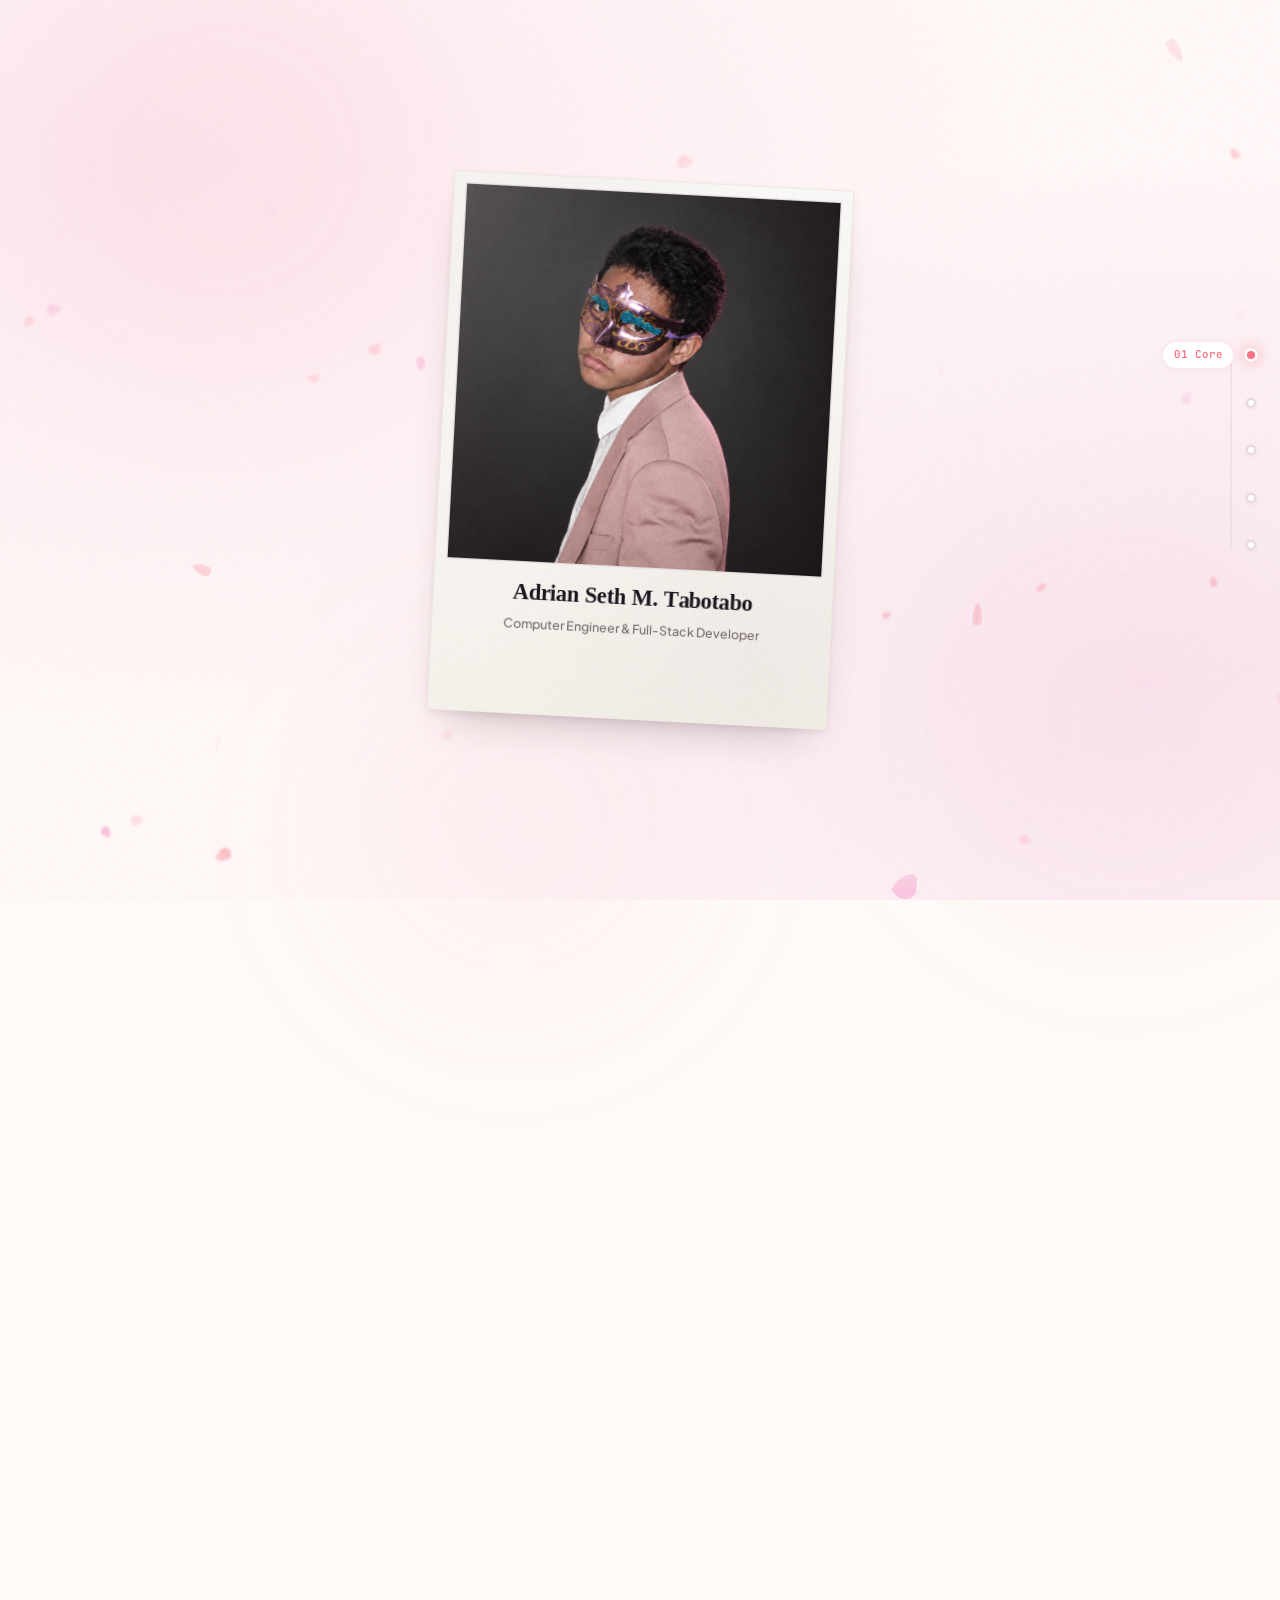
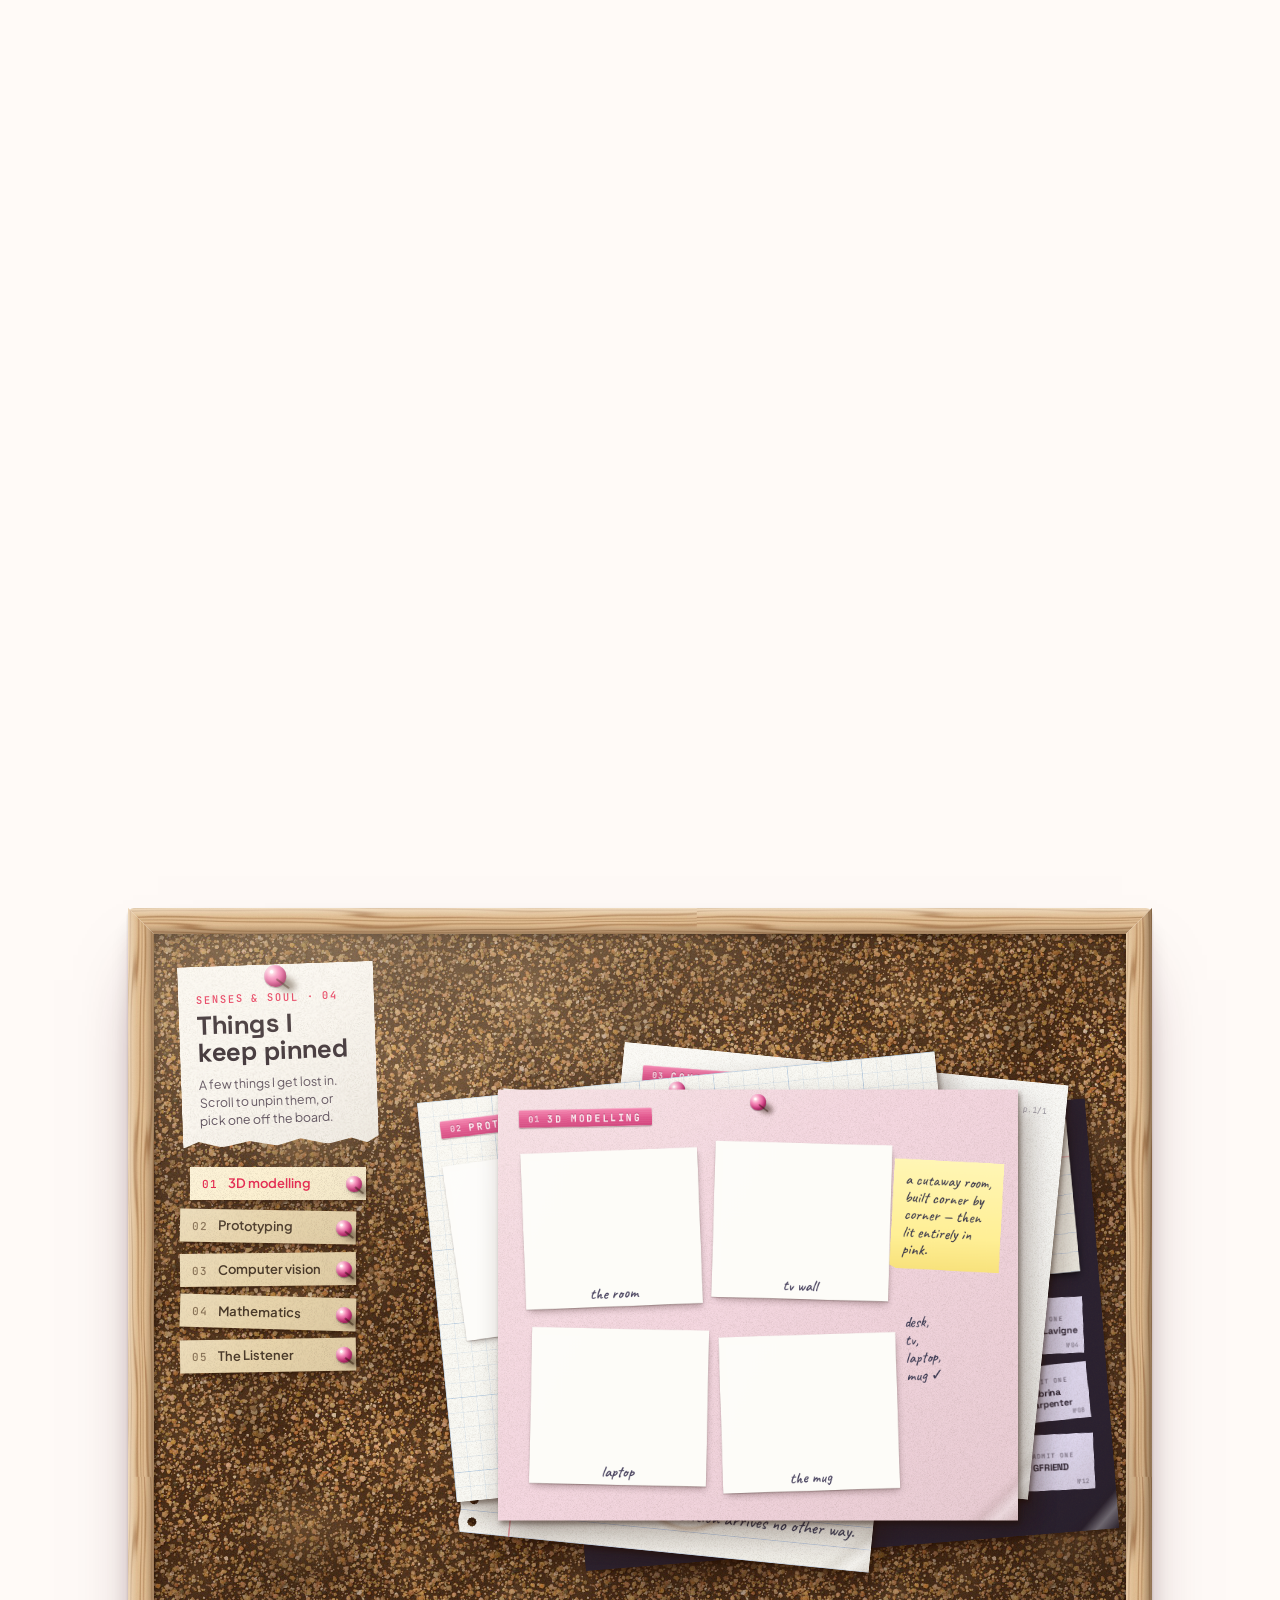
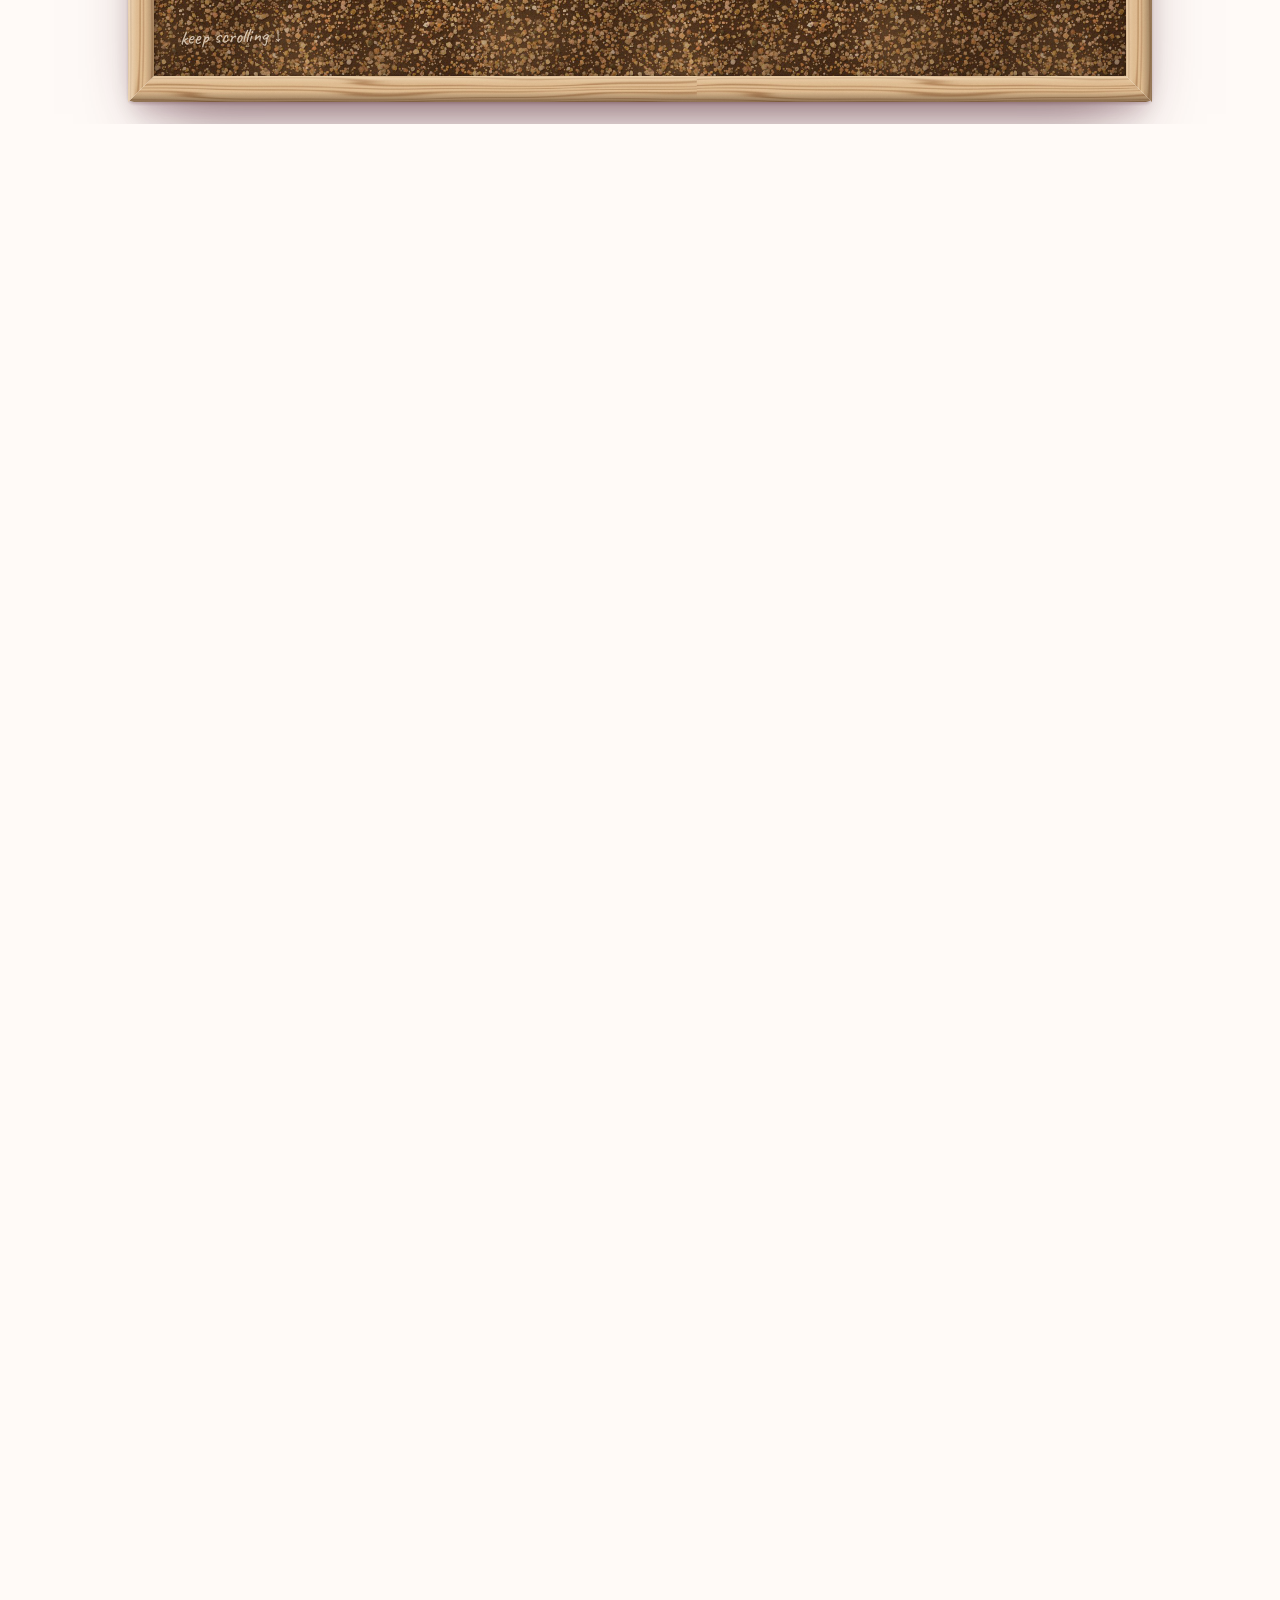
==== commit 15f68847: "chore: remove dead code left over from earlier designs The site has been through several designs (a " ====
--- a/index.html
+++ b/index.html
@@ -458,7 +458,6 @@
         <div class="stage-container outro-stage-container">
           
           <div class="outro-card glass-card">
-            <div class="card-spotlight"></div>
             <span class="tag-pill">Let's Connect</span>
 
             <h2 class="outro-title">
--- a/styles.css
+++ b/styles.css
@@ -35,14 +35,11 @@
   --surface-glass: rgba(255, 255, 255, 0.72);
   --surface-glass-hover: rgba(255, 255, 255, 0.88);
   --surface-glass-solid: rgba(255, 255, 255, 0.95);
-  --surface-elevated: rgba(255, 255, 255, 0.82);
   --surface-subtle: rgba(253, 242, 248, 0.6);
-  --surface-dark-accent: #1E1520;
 
   /* Rose & Pink Accents */
   --rose-primary: #FB7185;       /* Warm petal rose */
   --rose-primary-hover: #F43F5E; /* Vibrant rose */
-  --rose-secondary: #F472B6;     /* Blush pink */
   /* The rose deepened until it carries text. #FB7185 sits at 2.6:1 on the
      canvas and #F43F5E at 3.9:1 — neither clears AA — so anything rose that
      has to be *read* rather than merely seen uses this instead. */
@@ -50,15 +47,12 @@
   --rose-soft: #FCE7F3;          /* Delicate highlight pill */
   --rose-tag-bg: rgba(251, 113, 133, 0.1);
   --rose-tag-border: rgba(251, 113, 133, 0.25);
-  --rose-glow: 0 8px 32px -4px rgba(251, 113, 133, 0.25);
-  --rose-focus-ring: rgba(251, 113, 133, 0.4);
 
   /* Typography & High-Contrast Slates (Never harsh black) */
   --text-headline: #1E1520;      /* Deep velvet slate/black cherry */
   --text-body: #4A3E4E;          /* Rich readable charcoal plum */
   --text-muted: #7A697E;         /* Warm dusty slate for captions/dates */
   --text-subtle: #A393A7;        /* Gentle hint text */
-  --text-on-accent: #FFFFFF;
 
   /* Borders & Glass Dividers */
   --border-glass: rgba(244, 114, 182, 0.2);
@@ -85,17 +79,11 @@
   --text-sm: 0.875rem;   /* 14px */
   --text-base: 1rem;     /* 16px */
   --text-lg: 1.125rem;   /* 18px */
-  --text-xl: 1.25rem;    /* 20px */
   --text-2xl: 1.5rem;    /* 24px */
-  --text-3xl: 1.875rem;  /* 30px */
   --text-4xl: 2.25rem;   /* 36px */
-  --text-5xl: 3rem;      /* 48px */
-  --text-6xl: 3.75rem;   /* 60px */
-  --text-hero: clamp(2.75rem, 6vw, 4.75rem);
 
   /* Line Heights */
   --leading-tight: 1.15;
-  --leading-snug: 1.35;
   --leading-relaxed: 1.65;
 
   /* ------------------------------------------------------------------------
@@ -110,17 +98,12 @@
   --space-8: 2rem;     /* 32px */
   --space-10: 2.5rem;  /* 40px */
   --space-12: 3rem;    /* 48px */
-  --space-16: 4rem;    /* 64px */
-  --space-20: 5rem;    /* 80px */
-  --space-24: 6rem;    /* 96px */
-  --space-32: 8rem;    /* 128px */
 
   --container-max: 1200px;
   --container-reading: 720px;
   --container-pad: clamp(1rem, 4vw, 2.5rem);
 
   /* Radius */
-  --radius-sm: 8px;
   --radius-md: 14px;
   --radius-lg: 20px;
   --radius-xl: 28px;
@@ -292,7 +275,6 @@
   );
 }
 
-
 /* Ambient Falling Sakura Layers (sit above the glows, below the grain) */
 .sakura-layers {
   position: fixed;
@@ -308,7 +290,6 @@
   position: absolute;
   pointer-events: none;
 }
-
 
 /* Subtle Grain Texture Overlay */
 .grain-overlay {
@@ -407,7 +388,7 @@
 }
 
 /* ==========================================================================
-   COMPONENTS — Frosted Cards, Buttons, Nav Dock & Modal
+   COMPONENTS — Frosted Cards, Buttons & Modal
    ========================================================================== */
 
 /* --------------------------------------------------------------------------
@@ -452,24 +433,6 @@
   box-shadow: var(--shadow-card-hover);
 }
 
-.glass-card-interactive {
-  cursor: pointer;
-}
-
-.glass-card-interactive:hover {
-  transform: translateY(-4px);
-}
-
-.glass-card-solid {
-  background: var(--surface-glass-solid);
-  backdrop-filter: blur(20px);
-  -webkit-backdrop-filter: blur(20px);
-  border: 1px solid var(--border-glass-light);
-  box-shadow: var(--shadow-lg);
-  border-radius: var(--radius-xl);
-}
-
-
 /* --------------------------------------------------------------------------
    2. BUTTONS & PILLS
    -------------------------------------------------------------------------- */
@@ -522,23 +485,6 @@
   box-shadow: var(--shadow-sm);
 }
 
-.btn-ghost {
-  background: transparent;
-  color: var(--text-muted);
-}
-
-.btn-ghost:hover {
-  color: var(--rose-primary-hover);
-  background: rgba(251, 113, 133, 0.08);
-}
-
-.btn-icon {
-  width: 42px;
-  height: 42px;
-  padding: 0;
-  border-radius: 50%;
-}
-
 /* Badges & Tags */
 .tag-pill {
   display: inline-flex;
@@ -561,22 +507,6 @@
   border-color: var(--rose-primary);
 }
 
-.status-pill {
-  display: inline-flex;
-  align-items: center;
-  gap: 0.5rem;
-  padding: 0.4rem 0.9rem;
-  border-radius: var(--radius-full);
-  font-family: var(--font-mono);
-  font-size: var(--text-xs);
-  font-weight: 500;
-  background: rgba(255, 255, 255, 0.8);
-  border: 1px solid var(--border-glass);
-  color: var(--text-body);
-  backdrop-filter: blur(8px);
-  box-shadow: var(--shadow-sm);
-}
-
 .live-dot {
   width: 8px;
   height: 8px;
@@ -597,86 +527,6 @@
 @keyframes pulseDot {
   0%, 100% { transform: scale(1); opacity: 0.8; }
   50% { transform: scale(1.6); opacity: 0; }
-}
-
-/* --------------------------------------------------------------------------
-   3. FLOATING NAVIGATION DOCK
-   -------------------------------------------------------------------------- */
-.nav-dock-container {
-  position: fixed;
-  top: 1.25rem;
-  left: 0;
-  right: 0;
-  display: flex;
-  justify-content: center;
-  z-index: 100;
-  pointer-events: none;
-  padding: 0 var(--space-4);
-}
-
-.nav-dock {
-  pointer-events: auto;
-  display: flex;
-  align-items: center;
-  gap: var(--space-3);
-  padding: 0.5rem 0.75rem;
-  background: rgba(255, 255, 255, 0.82);
-  backdrop-filter: blur(20px);
-  -webkit-backdrop-filter: blur(20px);
-  border: 1px solid var(--border-glass-light);
-  border-radius: var(--radius-full);
-  box-shadow: 0 10px 30px -5px rgba(30, 21, 32, 0.08), 0 2px 8px rgba(251, 113, 133, 0.08);
-  transition: transform var(--transition-smooth), box-shadow var(--transition-smooth);
-}
-
-.nav-dock:hover {
-  box-shadow: 0 14px 36px -4px rgba(251, 113, 133, 0.16);
-}
-
-.nav-brand {
-  display: flex;
-  align-items: center;
-  gap: 0.5rem;
-  font-family: var(--font-display);
-  font-weight: 700;
-  font-size: var(--text-sm);
-  color: var(--text-headline);
-  padding: 0.25rem 0.6rem;
-  border-radius: var(--radius-full);
-  background: rgba(251, 113, 133, 0.1);
-  letter-spacing: -0.01em;
-}
-
-.nav-avatar-img {
-  width: 22px;
-  height: 22px;
-  border-radius: 50%;
-  object-fit: cover;
-  object-position: top center;
-  border: 1.5px solid var(--rose-primary);
-  display: block;
-}
-
-.nav-links {
-  display: flex;
-  align-items: center;
-  gap: 0.25rem;
-  list-style: none;
-}
-
-.nav-link-item a {
-  padding: 0.4rem 0.75rem;
-  font-size: var(--text-xs);
-  font-weight: 600;
-  color: var(--text-muted);
-  border-radius: var(--radius-full);
-  transition: all var(--transition-fast);
-}
-
-.nav-link-item a:hover,
-.nav-link-item a.active {
-  color: var(--rose-primary-hover);
-  background: var(--rose-soft);
 }
 
 /* --------------------------------------------------------------------------
@@ -877,7 +727,6 @@
   color: var(--rose-primary);
 }
 
-
 /* --------------------------------------------------------------------------
    9. BLOOMING PETAL IRIS PRELOADER
    -------------------------------------------------------------------------- */
@@ -1107,12 +956,6 @@
   cursor: pointer;
 }
 
-.centerpiece-photo-canvas {
-  width: 100%;
-  height: 100%;
-  display: block;
-}
-
 .centerpiece-photo-wrap {
   position: relative;
   display: flex;
@@ -1144,49 +987,6 @@
   font-weight: 500;
   margin: 0;
   line-height: 1.3;
-}
-
-.centerpiece-tags-group {
-  display: flex;
-  flex-direction: column;
-  gap: 0.5rem;
-  width: 100%;
-  align-items: center;
-}
-
-.centerpiece-tag-row {
-  display: flex;
-  gap: 0.5rem;
-  justify-content: center;
-}
-
-.centerpiece-pill-filled {
-  padding: 0.4rem 1rem;
-  border-radius: var(--radius-full);
-  font-size: 0.75rem;
-  font-weight: 600;
-  background: #FDF2F8;
-  border: 1px solid #FBCFE8;
-  color: #9D174D;
-  transition: all var(--transition-fast);
-}
-
-.centerpiece-pill-outlined {
-  padding: 0.4rem 1rem;
-  border-radius: var(--radius-full);
-  font-size: 0.75rem;
-  font-weight: 600;
-  background: #FFFFFF;
-  border: 1px solid #E2D0DC;
-  color: #4A3E4E;
-  transition: all var(--transition-fast);
-}
-
-.centerpiece-pill-filled:hover,
-.centerpiece-pill-outlined:hover {
-  border-color: var(--rose-primary);
-  color: var(--rose-primary-hover);
-  transform: translateY(-2px);
 }
 
 /* --------------------------------------------------------------------------
@@ -1239,7 +1039,6 @@
   height: 300vh;
 }
 
-
 .studio-track {
   /* 92 cards need room to arrive one at a time rather than blur past, plus
      ~56vh at the head for the opening line. The bloom's beats in
@@ -1253,9 +1052,10 @@
   height: 320vh;
 }
 
-/* Five beats, one per pinned card: see js/senses.js. */
+/* One 84vh beat per pinned card plus one holding beat after the last card
+   (HOLD in js/senses.js), on top of the 100vh stage: 100 + 6 x 84. */
 .curiosities-track {
-  height: 520vh;
+  height: 604vh;
 }
 
 .contact-track {
@@ -1313,12 +1113,6 @@
   color: var(--text-headline);
   letter-spacing: -0.025em;
   line-height: var(--leading-tight);
-}
-
-.section-desc {
-  font-size: clamp(0.85rem, 1.2vw, 1rem);
-  color: var(--text-muted);
-  line-height: var(--leading-relaxed);
 }
 
 /* --------------------------------------------------------------------------
@@ -1451,18 +1245,10 @@
   will-change: translate, opacity;
 }
 
-#coreBadgeRow,
 #coreHeadline,
 #coreBio,
 #coreCtaGroup {
   will-change: opacity, transform;
-}
-
-.core-badge-row {
-  display: flex;
-  align-items: center;
-  gap: var(--space-2);
-  flex-wrap: wrap;
 }
 
 .hero-headline {
@@ -1515,7 +1301,6 @@
   perspective: 1200px;
 }
 
-.core-emblem-card,
 .hero-centerpiece-card {
   padding: var(--space-8);
   display: flex;
@@ -1548,32 +1333,6 @@
   100% { transform: scale(1.1); opacity: 0.9; }
 }
 
-.emblem-photo-container {
-  position: relative;
-  display: flex;
-  flex-direction: column;
-  align-items: center;
-  z-index: 1;
-}
-
-.emblem-photo-frame {
-  width: 165px;
-  height: 165px;
-  border-radius: var(--radius-xl);
-  overflow: hidden;
-  position: relative;
-  box-shadow: 0 16px 40px -8px rgba(251, 113, 133, 0.35), 0 4px 16px rgba(30, 21, 32, 0.08);
-  border: 4px solid #FFFFFF;
-  background: #FAF5F7;
-  transition: box-shadow 0.25s ease-out;
-  will-change: transform;
-}
-
-.core-emblem-card:hover .emblem-photo-frame {
-  transform: scale(1.05) translateY(-4px);
-  box-shadow: 0 24px 48px -6px rgba(251, 113, 133, 0.45);
-}
-
 .emblem-photo-img {
   width: 100%;
   height: 100%;
@@ -1582,78 +1341,6 @@
   transition: transform 0.6s cubic-bezier(0.16, 1, 0.3, 1);
   display: block;
 }
-
-.core-emblem-card:hover .emblem-photo-img {
-  transform: scale(1.06);
-}
-
-.emblem-badge-pill {
-  position: absolute;
-  bottom: -10px;
-  background: rgba(255, 255, 255, 0.95);
-  backdrop-filter: blur(12px);
-  border: 1px solid var(--border-glass);
-  padding: 0.25rem 0.75rem;
-  border-radius: var(--radius-full);
-  font-family: var(--font-mono);
-  font-size: 0.7rem;
-  font-weight: 700;
-  color: #9D174D;
-  box-shadow: var(--shadow-sm);
-  z-index: 2;
-}
-
-.emblem-title {
-  font-size: var(--text-xl);
-  font-weight: 700;
-  color: var(--text-headline);
-}
-
-.emblem-subtitle {
-  font-size: var(--text-sm);
-  color: var(--text-muted);
-}
-
-/* Credentials Bar (staggered wave reveal in Beat 3) */
-.core-credentials-bar {
-  display: grid;
-  grid-template-columns: repeat(4, 1fr);
-  gap: var(--space-4);
-  width: 100%;
-  margin-top: var(--space-4);
-  will-change: translate, opacity;
-}
-
-.credential-item {
-  padding: var(--space-4);
-  display: flex;
-  flex-direction: column;
-  gap: 4px;
-  background: var(--surface-glass);
-  border: 1px solid var(--border-glass);
-  border-radius: var(--radius-lg);
-  transition: transform var(--transition-spring), border-color var(--transition-fast), box-shadow var(--transition-spring);
-}
-
-.credential-item:hover,
-.credential-item.highlight-active {
-  border-color: var(--rose-primary);
-  box-shadow: 0 8px 24px -4px rgba(251, 113, 133, 0.25);
-  transform: translateY(-3px);
-}
-
-.credential-value {
-  font-family: var(--font-display);
-  font-size: var(--text-xl);
-  font-weight: 700;
-  color: var(--text-headline);
-}
-
-.credential-label {
-  font-size: var(--text-xs);
-  color: var(--text-muted);
-}
-
 
 /* --------------------------------------------------------------------------
    5. CHAPTER 2: THE ATELIER STAGE (the lotus itself is styled further down)
@@ -1867,32 +1554,6 @@
    visibly instead of eating a line. */
 .project-card-body > * { flex: none; max-width: 100%; }
 
-.project-card-meta {
-  display: flex;
-  align-items: center;
-  gap: var(--space-3);
-  margin-bottom: 0.15rem;
-}
-
-.project-card-index {
-  font-family: var(--font-mono);
-  font-size: 0.7rem;
-  font-weight: 700;
-  color: var(--text-muted);
-  letter-spacing: 0.04em;
-}
-
-.project-card-category {
-  font-family: var(--font-mono);
-  font-size: 0.7rem;
-  font-weight: 600;
-  color: #9D174D;
-  background: var(--rose-tag-bg);
-  border: 1px solid var(--rose-tag-border);
-  border-radius: var(--radius-full);
-  padding: 0.15rem 0.6rem;
-}
-
 .project-card-title {
   font-family: var(--font-display);
   font-size: 1.35rem;
@@ -1916,27 +1577,6 @@
   text-overflow: ellipsis;
 }
 
-.project-card-stack {
-  display: flex;
-  flex-wrap: wrap;
-  justify-content: center;
-  gap: 0.3rem;
-  margin-top: 0.1rem;
-}
-
-/* The panel is a light surface now, so the shared pill needs no override —
-   only a size trim to keep the row to one line. */
-.project-card-stack .tag-pill {
-  padding: 0.2rem 0.55rem;
-  font-size: 0.68rem;
-}
-
-.project-card-stack .tag-pill.is-overflow {
-  background: transparent;
-  border-color: transparent;
-  color: var(--text-muted);
-}
-
 .project-card-actions {
   display: flex;
   align-items: center;
@@ -2126,7 +1766,6 @@
   }
 
   .core-narrative-col,
-  .core-credentials-bar,
   .outro-card,
   .outro-title,
   .outro-desc,
@@ -2463,25 +2102,14 @@
     align-items: center;
   }
 
-  .core-badge-row,
   .hero-cta-group {
     justify-content: center;
   }
 
-  .core-emblem-card,
   .hero-centerpiece-card {
     max-width: 360px;
     margin: 0 auto;
     padding: var(--space-6);
-  }
-
-  .emblem-photo-frame {
-    width: 120px;
-    height: 120px;
-  }
-
-  .core-credentials-bar {
-    grid-template-columns: repeat(2, 1fr);
   }
 
   .project-deck {
@@ -2513,15 +2141,6 @@
   .section-title {
     font-size: 1.35rem;
     line-height: 1.2;
-  }
-
-  .section-desc {
-    font-size: 0.75rem;
-    line-height: 1.35;
-    display: -webkit-box;
-    -webkit-line-clamp: 2;
-    -webkit-box-orient: vertical;
-    overflow: hidden;
   }
 
   /* Chapter 1 Mobile */
@@ -2553,10 +2172,6 @@
     overflow: hidden;
   }
 
-  .core-badge-row {
-    gap: 0.2rem;
-  }
-
   .hero-cta-group {
     margin-top: 0;
     gap: var(--space-2);
@@ -2565,28 +2180,6 @@
   .hero-cta-group .btn {
     padding: 0.35rem 0.8rem;
     font-size: 0.72rem;
-  }
-
-  .core-emblem-card {
-    padding: 4px 8px;
-    gap: 4px;
-    max-width: 260px;
-  }
-
-  .core-emblem-card .emblem-title,
-  .core-emblem-card .emblem-subtitle {
-    display: none; /* Conserve vertical space and avoid duplication on mobile */
-  }
-
-  .emblem-photo-frame {
-    width: 58px;
-    height: 58px;
-  }
-
-  .emblem-badge-pill {
-    bottom: -8px;
-    padding: 0.15rem 0.5rem;
-    font-size: 0.62rem;
   }
 
   .hero-centerpiece-card {
@@ -2610,35 +2203,6 @@
     font-size: 0.78rem;
   }
 
-  .centerpiece-tag-row {
-    gap: 0.35rem;
-  }
-
-  .centerpiece-pill-filled,
-  .centerpiece-pill-outlined {
-    padding: 0.25rem 0.65rem;
-    font-size: 0.68rem;
-  }
-
-  .core-credentials-bar {
-    grid-template-columns: repeat(2, 1fr);
-    gap: 4px;
-    margin-top: 0;
-  }
-
-  .credential-item {
-    padding: 4px 6px;
-    gap: 2px;
-  }
-
-  .credential-value {
-    font-size: 0.85rem;
-  }
-
-  .credential-label {
-    font-size: 0.58rem;
-  }
-
   /* Chapter 4 Mobile: the stacked deck, sized to the phone viewport */
   .project-deck-wrapper {
     padding: var(--space-2) 0;
@@ -2693,25 +2257,12 @@
     text-align: center;
   }
 
-  /* Nav Dock Mobile */
-  .nav-dock {
-    padding: 0.35rem 0.6rem;
-    gap: var(--space-2);
-  }
-
-  .nav-link-item a {
-    padding: 0.35rem 0.5rem;
-    font-size: 0.68rem;
-  }
 }
 
 /* --------------------------------------------------------------------------
    3. SMALL PHONES (<= 480px, e.g. iPhone SE 375px)
    -------------------------------------------------------------------------- */
 @media (max-width: 480px) {
-  .nav-links {
-    display: none; /* Keep clean minimal brand on very tiny screens */
-  }
 
   .hero-headline {
     font-size: 1.5rem;
@@ -2734,20 +2285,6 @@
     width: 100%;
   }
 
-  .emblem-photo-frame {
-    width: 75px;
-    height: 75px;
-  }
-
-
-  .core-credentials-bar {
-    grid-template-columns: 1fr 1fr;
-    gap: 6px;
-  }
-
-  .credential-item {
-    padding: 6px 10px;
-  }
 }
 
 /* ==========================================================================
@@ -2879,11 +2416,8 @@
      artwork band starts smaller too. */
   .sakura-spiral .project-card-media { flex-basis: 160px; }
   .sakura-spiral .project-card-body { padding: 12px 16px; gap: 4px; }
-  .sakura-spiral .project-card-category { font-size: 9px; }
-  .sakura-spiral .project-card-meta { gap: 8px; }
   .sakura-spiral .project-card-actions { gap: 6px; }
   .sakura-spiral .project-card-actions .btn { padding: 7px 11px; font-size: 11px; }
-  .sakura-spiral .project-card-stack .tag-pill { font-size: 9px; }
   .spiral-caption { display: none; }
   .spiral-stop { width: 28px; }
 }
@@ -3187,7 +2721,6 @@
   gap: 12px;
   flex-wrap: wrap;
 }
-
 
 /* Atelier Chapter Progress Indicator Pill (Persistent HUD bottom-left) */
 .atelier-progress-pill {
@@ -3380,7 +2913,6 @@
   max-width: 680px;
 }
 
-
 /* --------------------------------------------------------------------------
    3. THE POND — 3D STAGE, ATMOSPHERE & BACKGROUND WORDMARK
    -------------------------------------------------------------------------- */
@@ -3539,7 +3071,6 @@
   will-change: opacity;
   pointer-events: none;
 }
-
 
 /* --------------------------------------------------------------------------
    4. CAMERA RIG — DOLLY/PAN ON THE RIG, ORBIT/TILT ON THE WORLD
